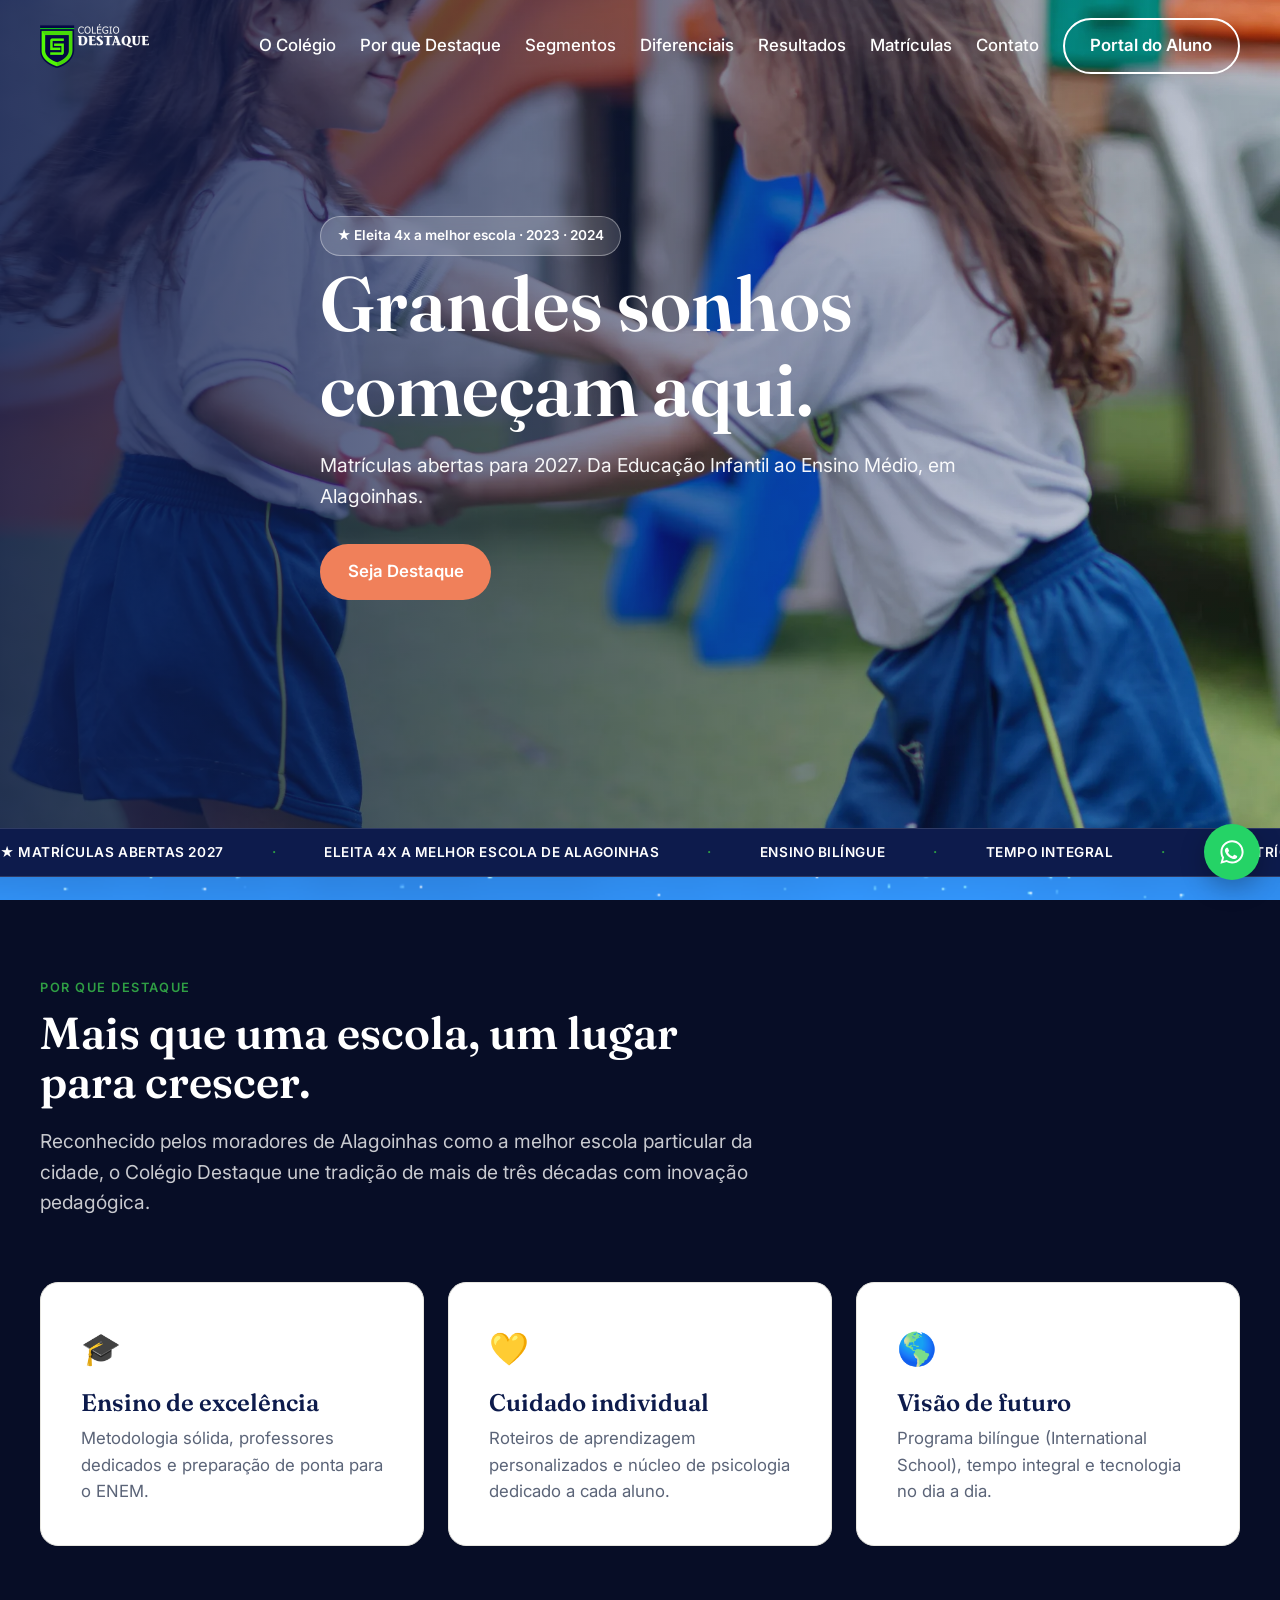
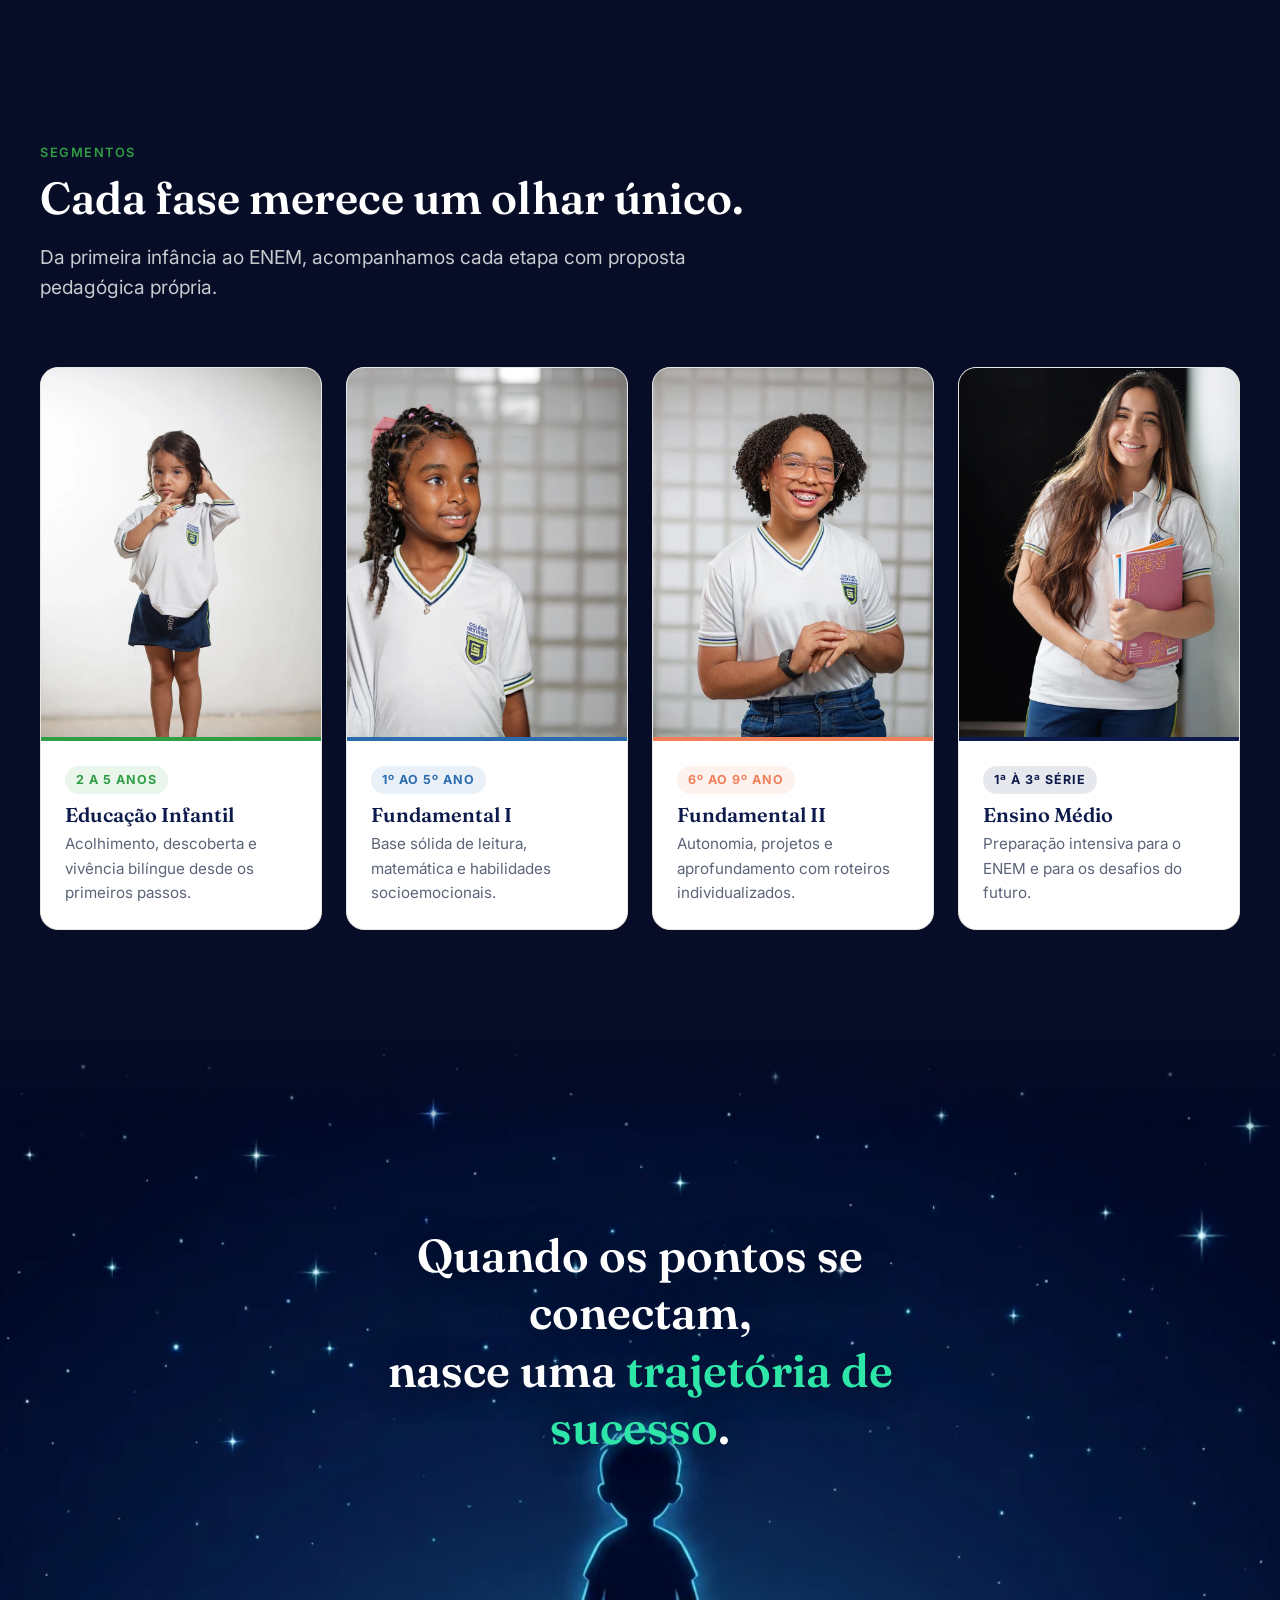
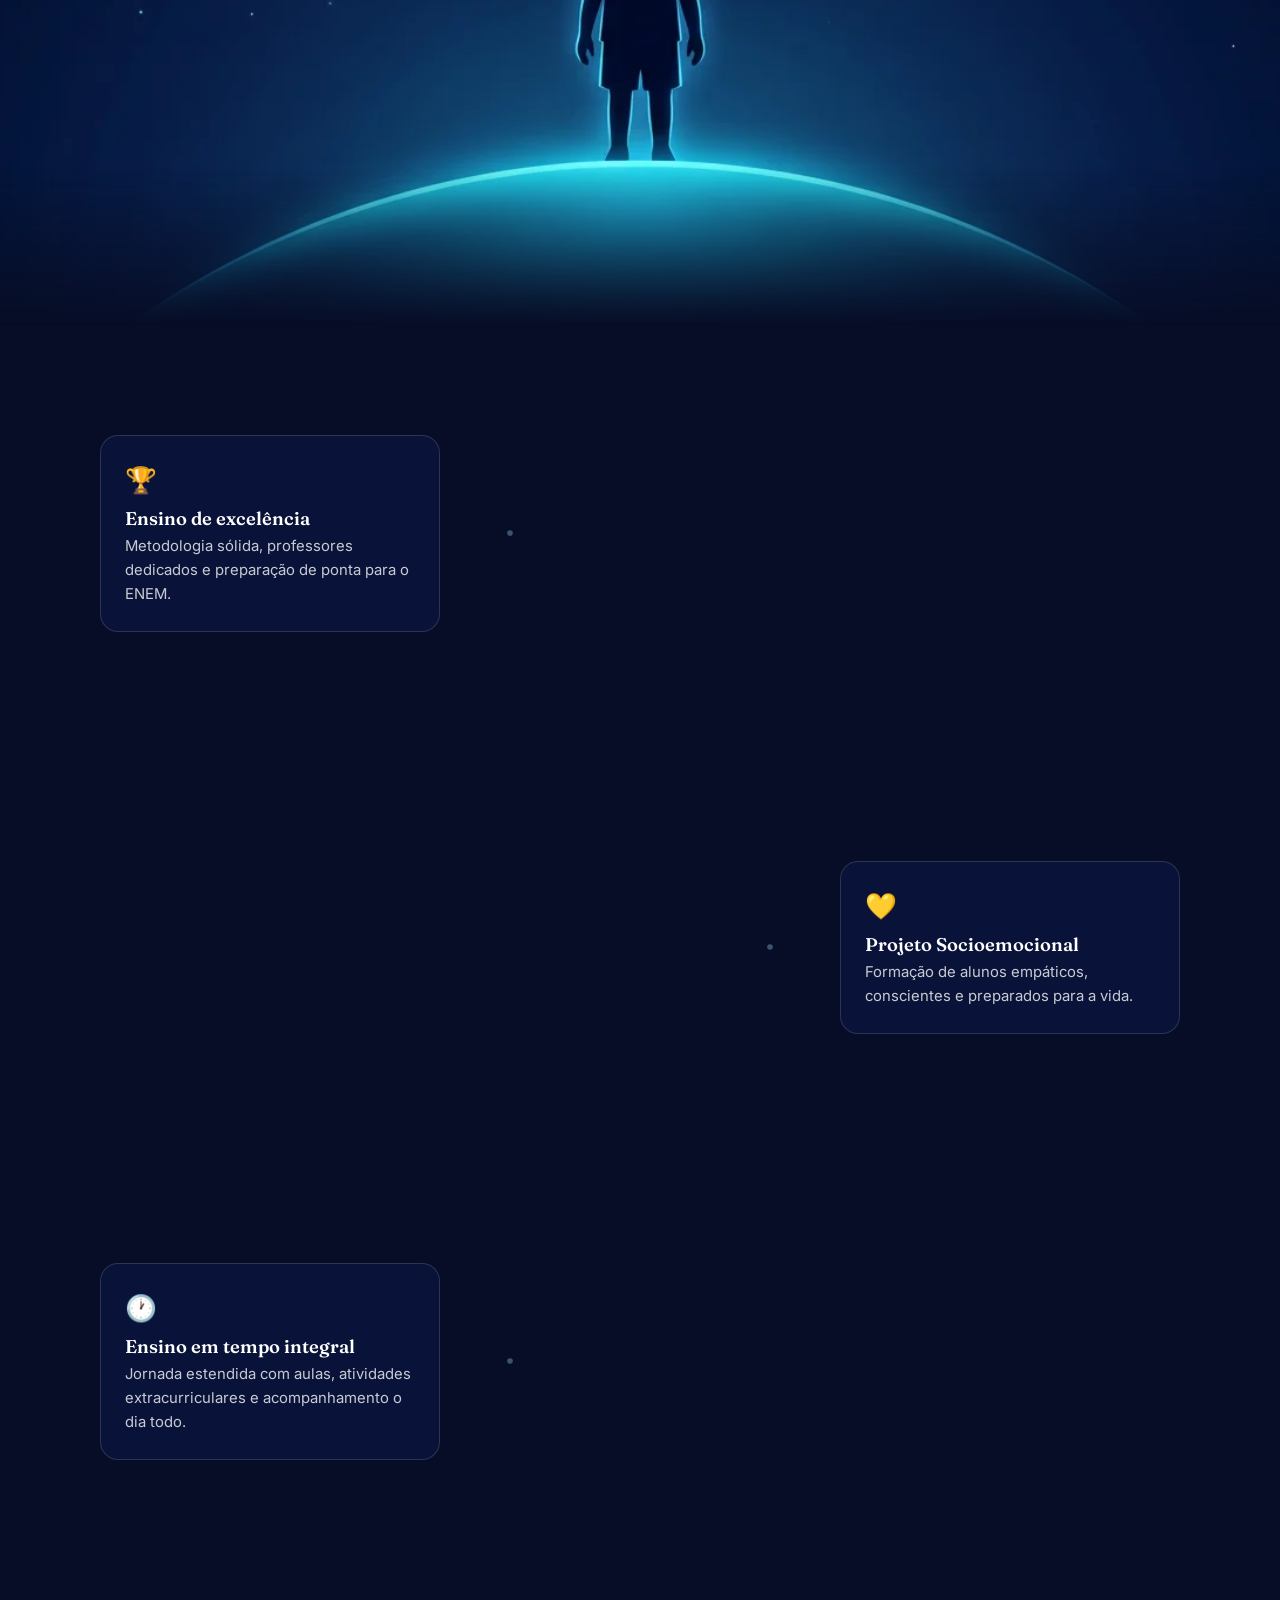
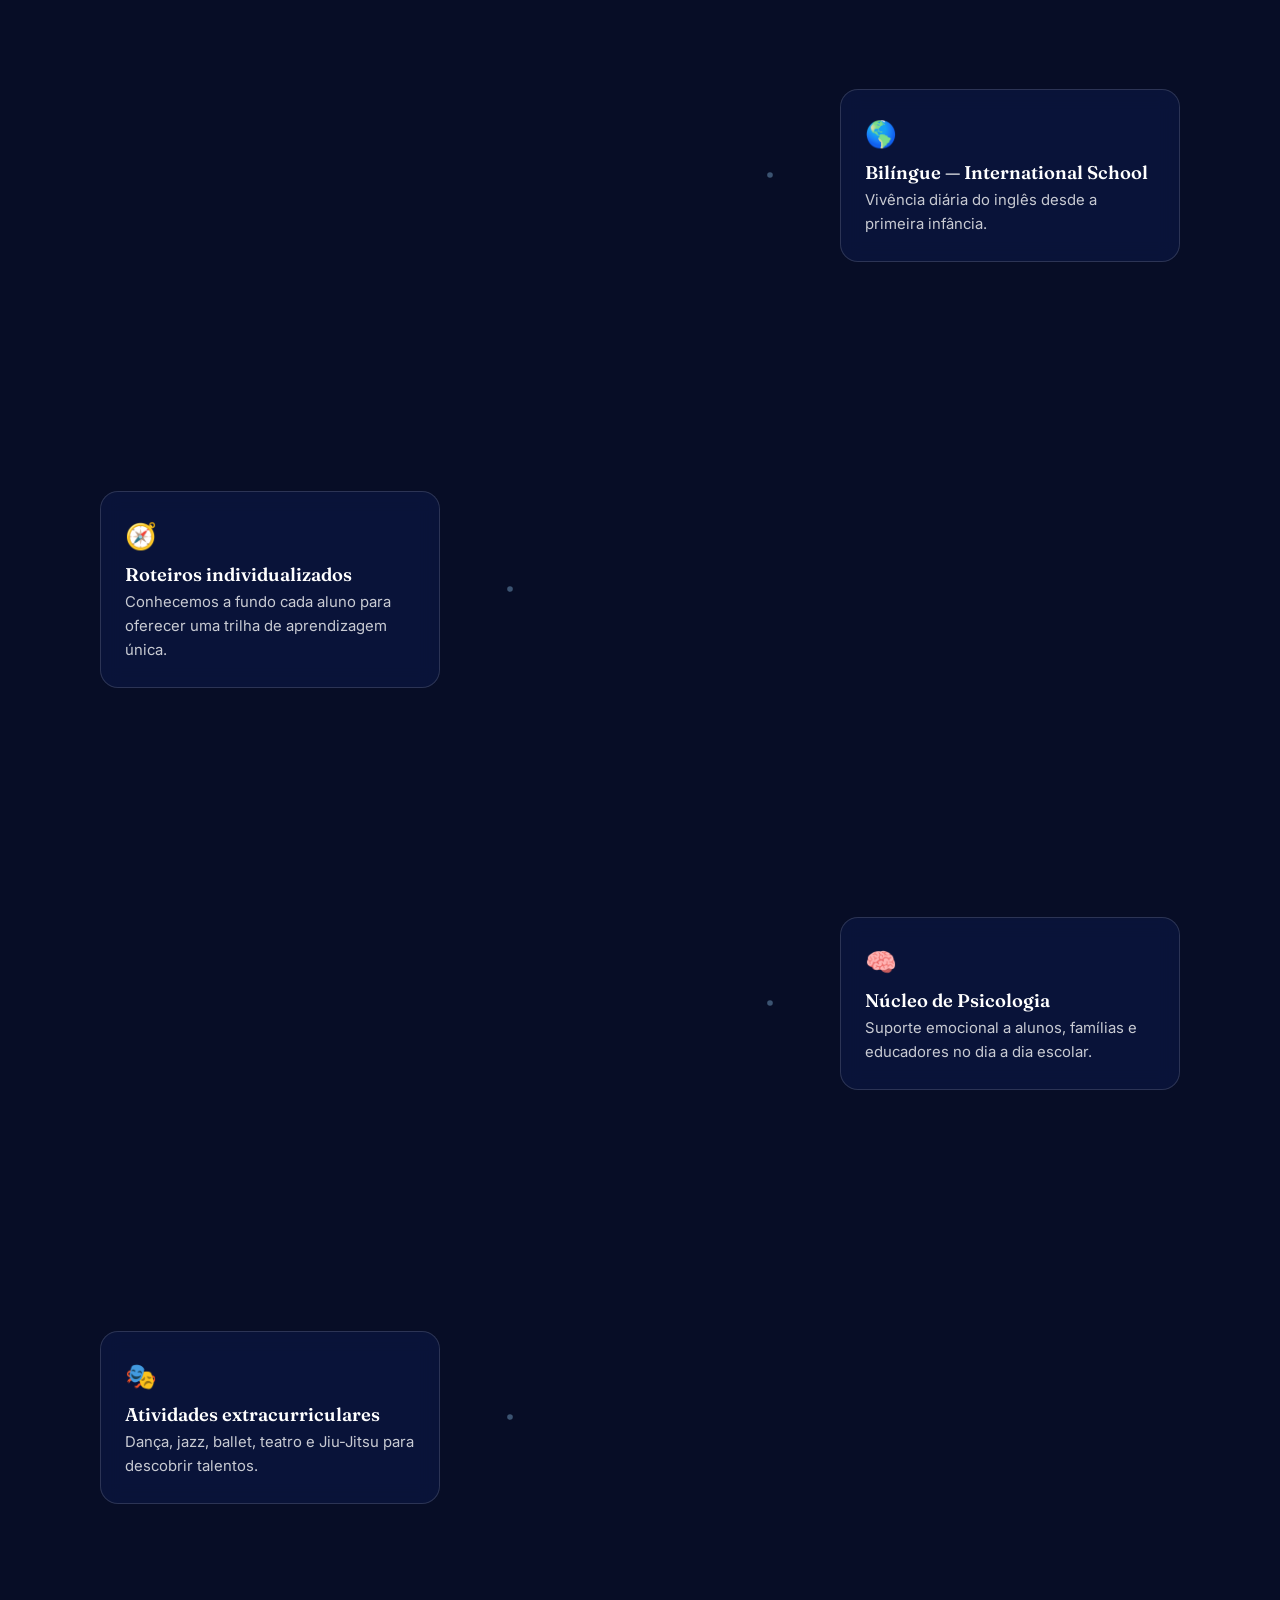
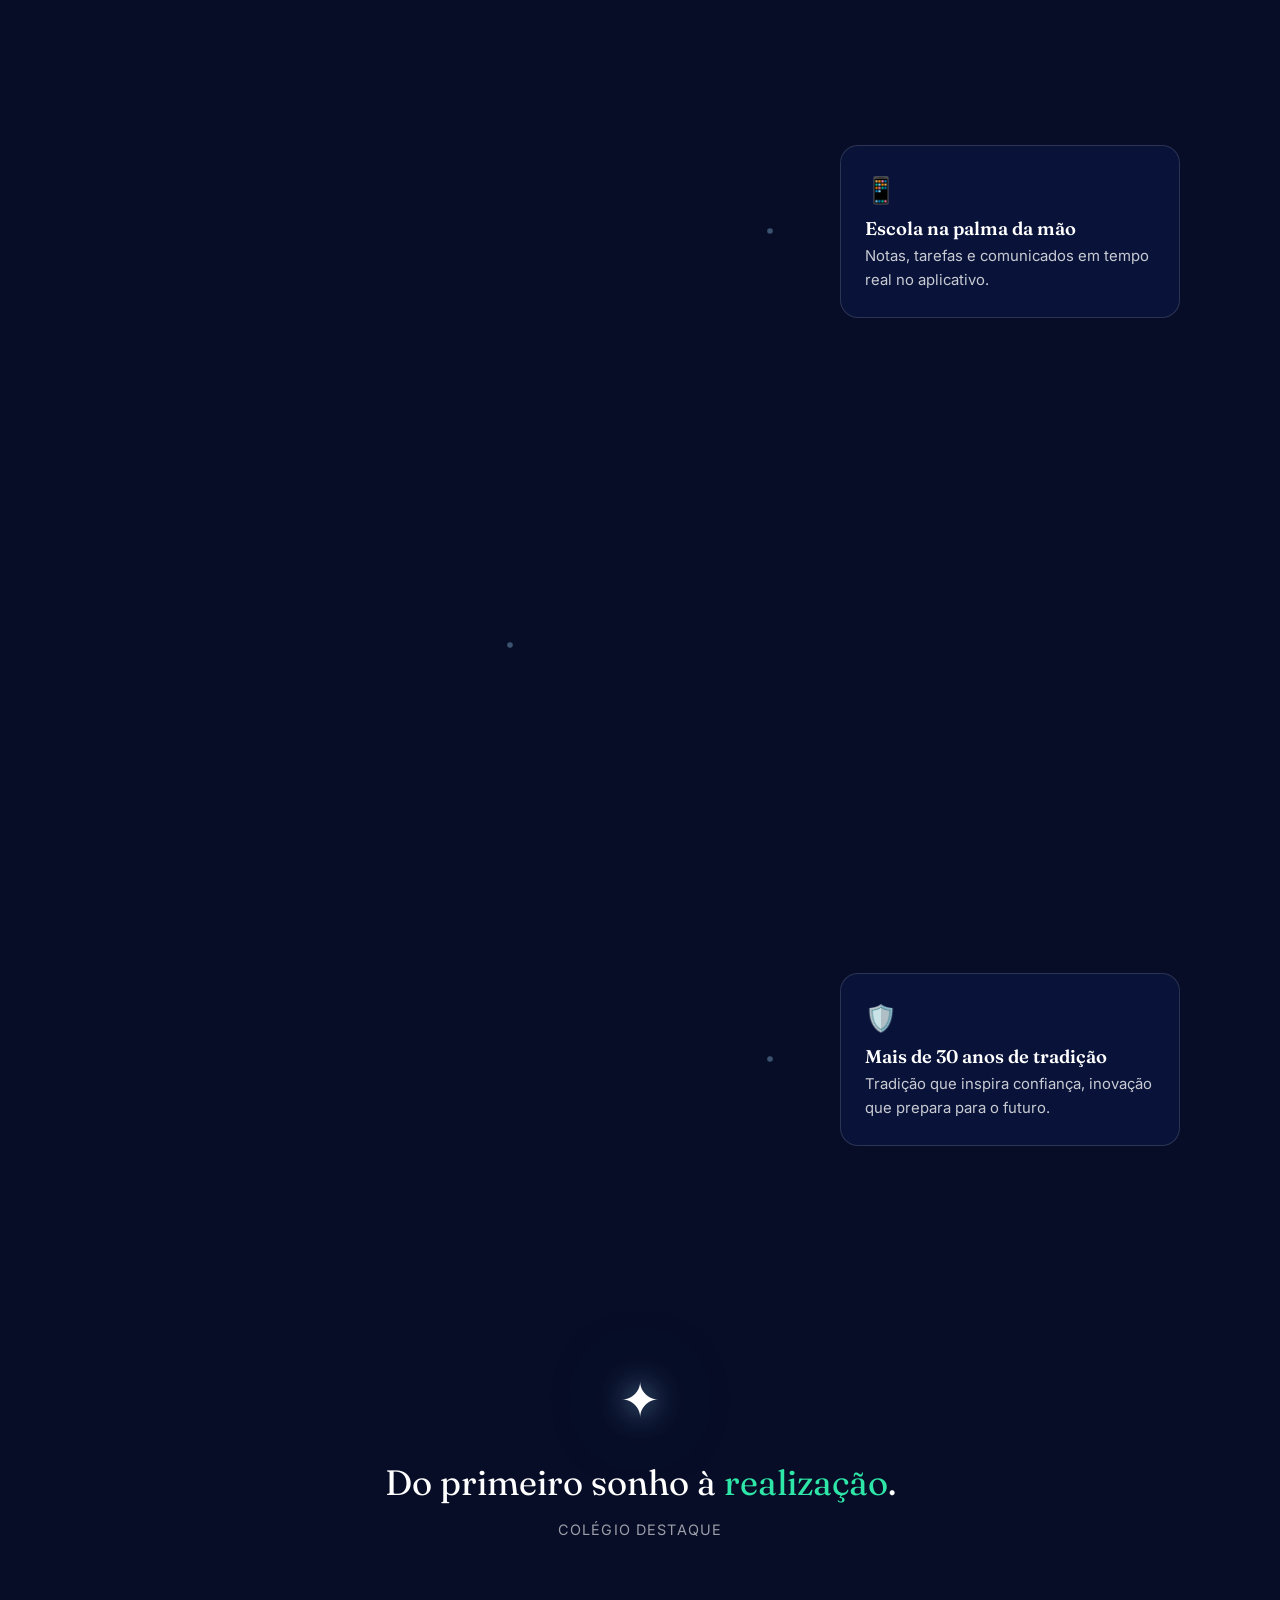
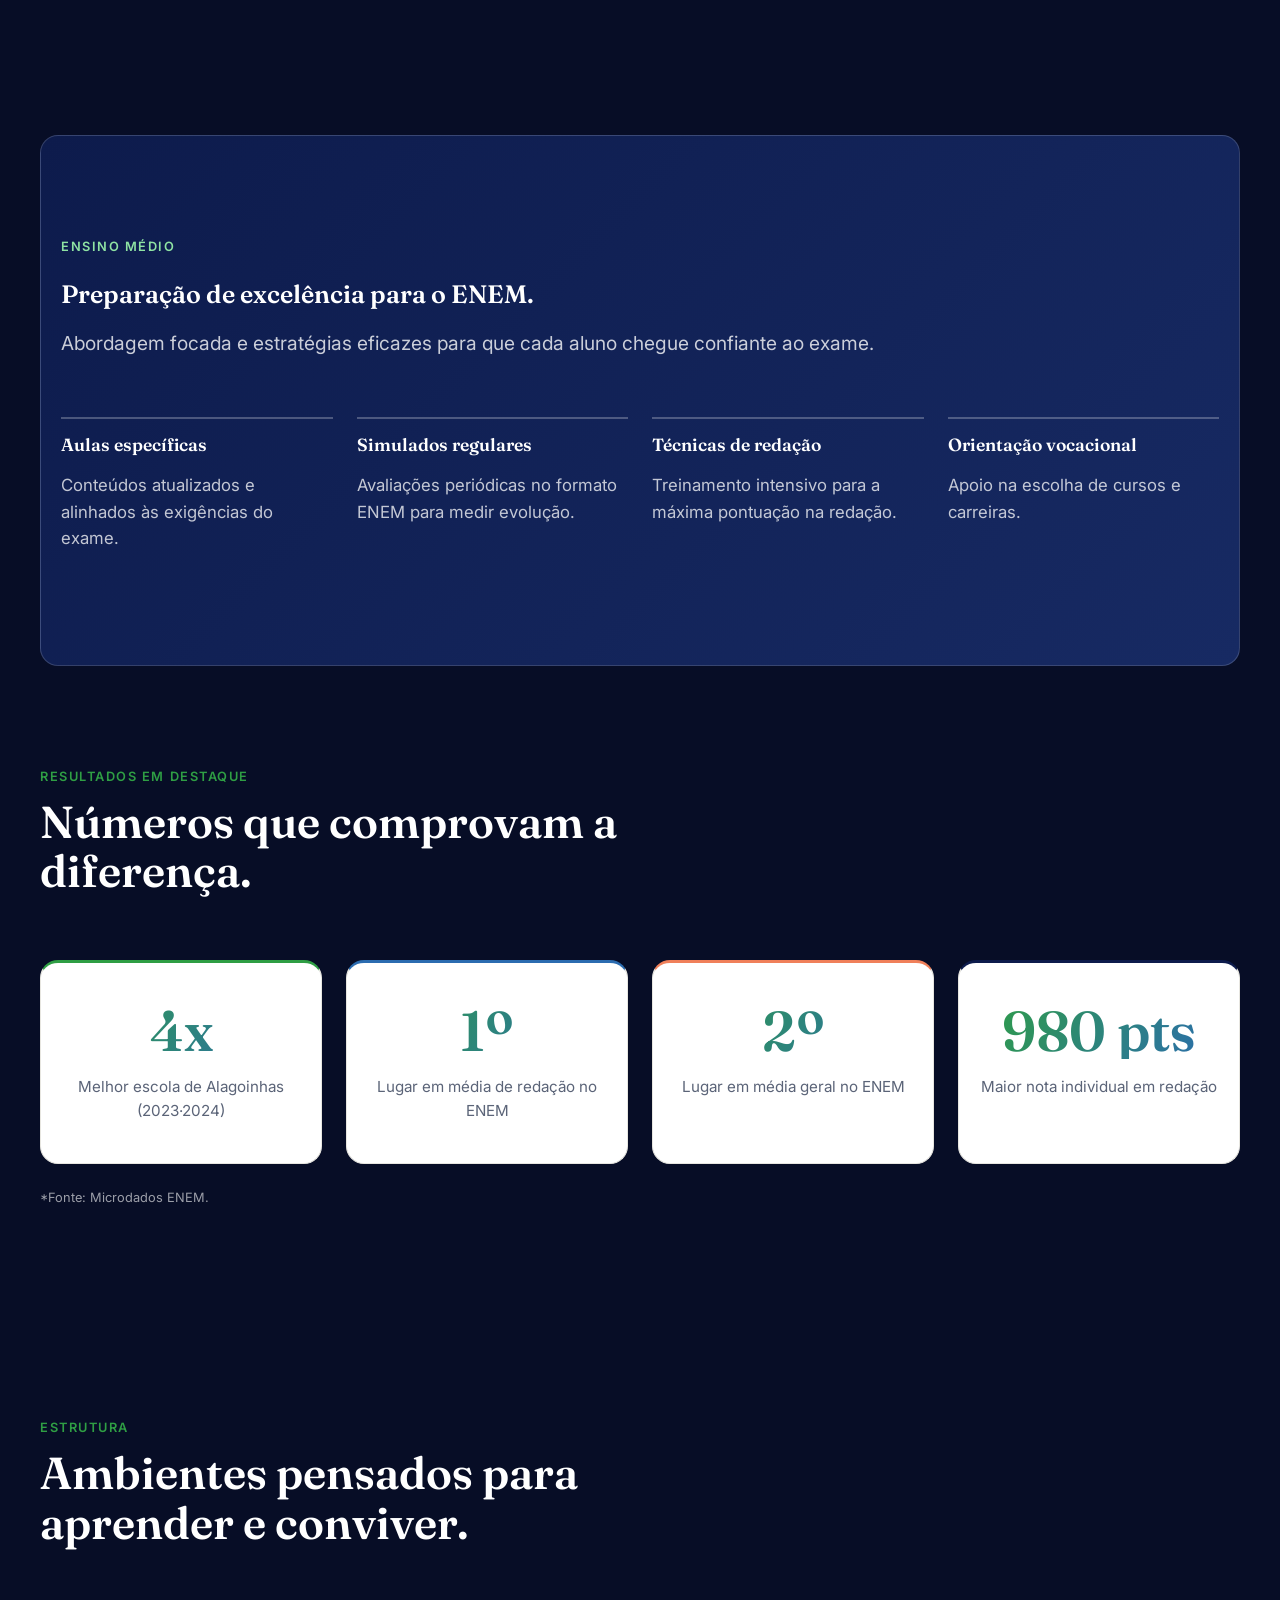
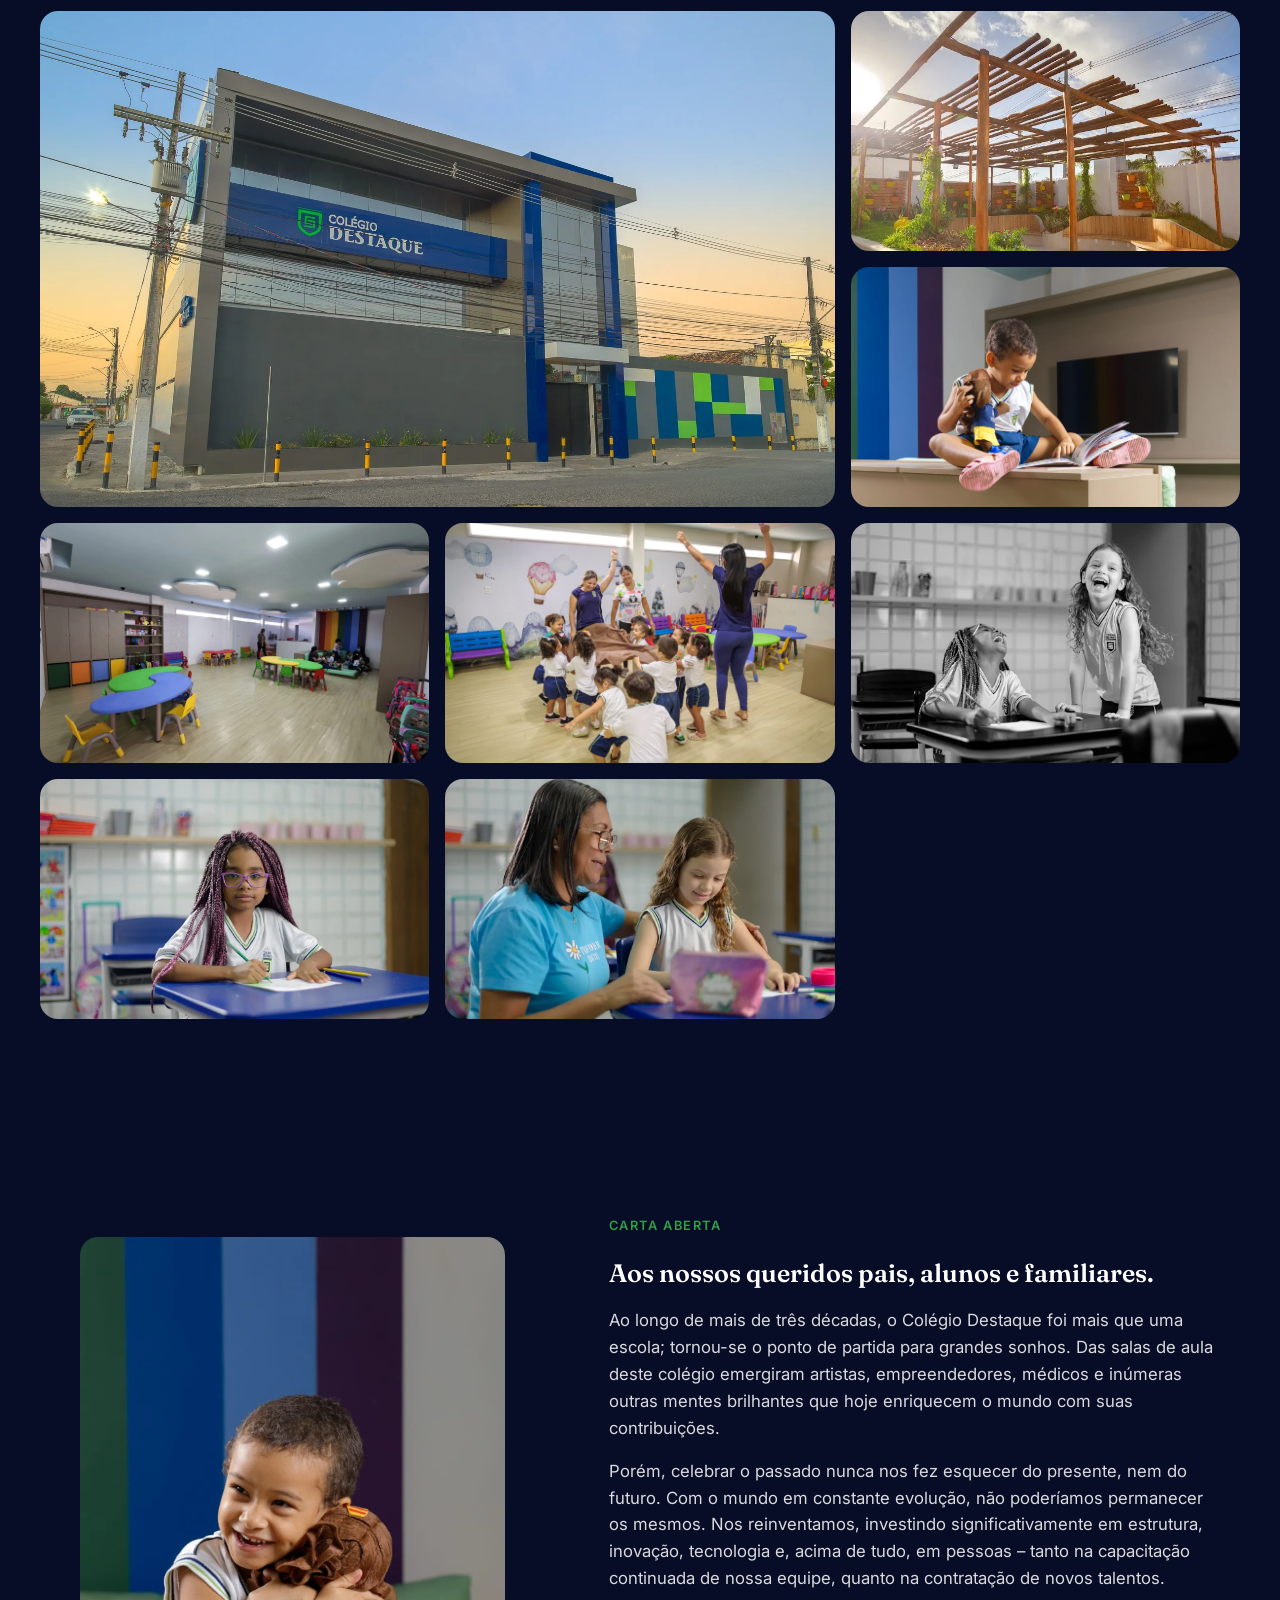
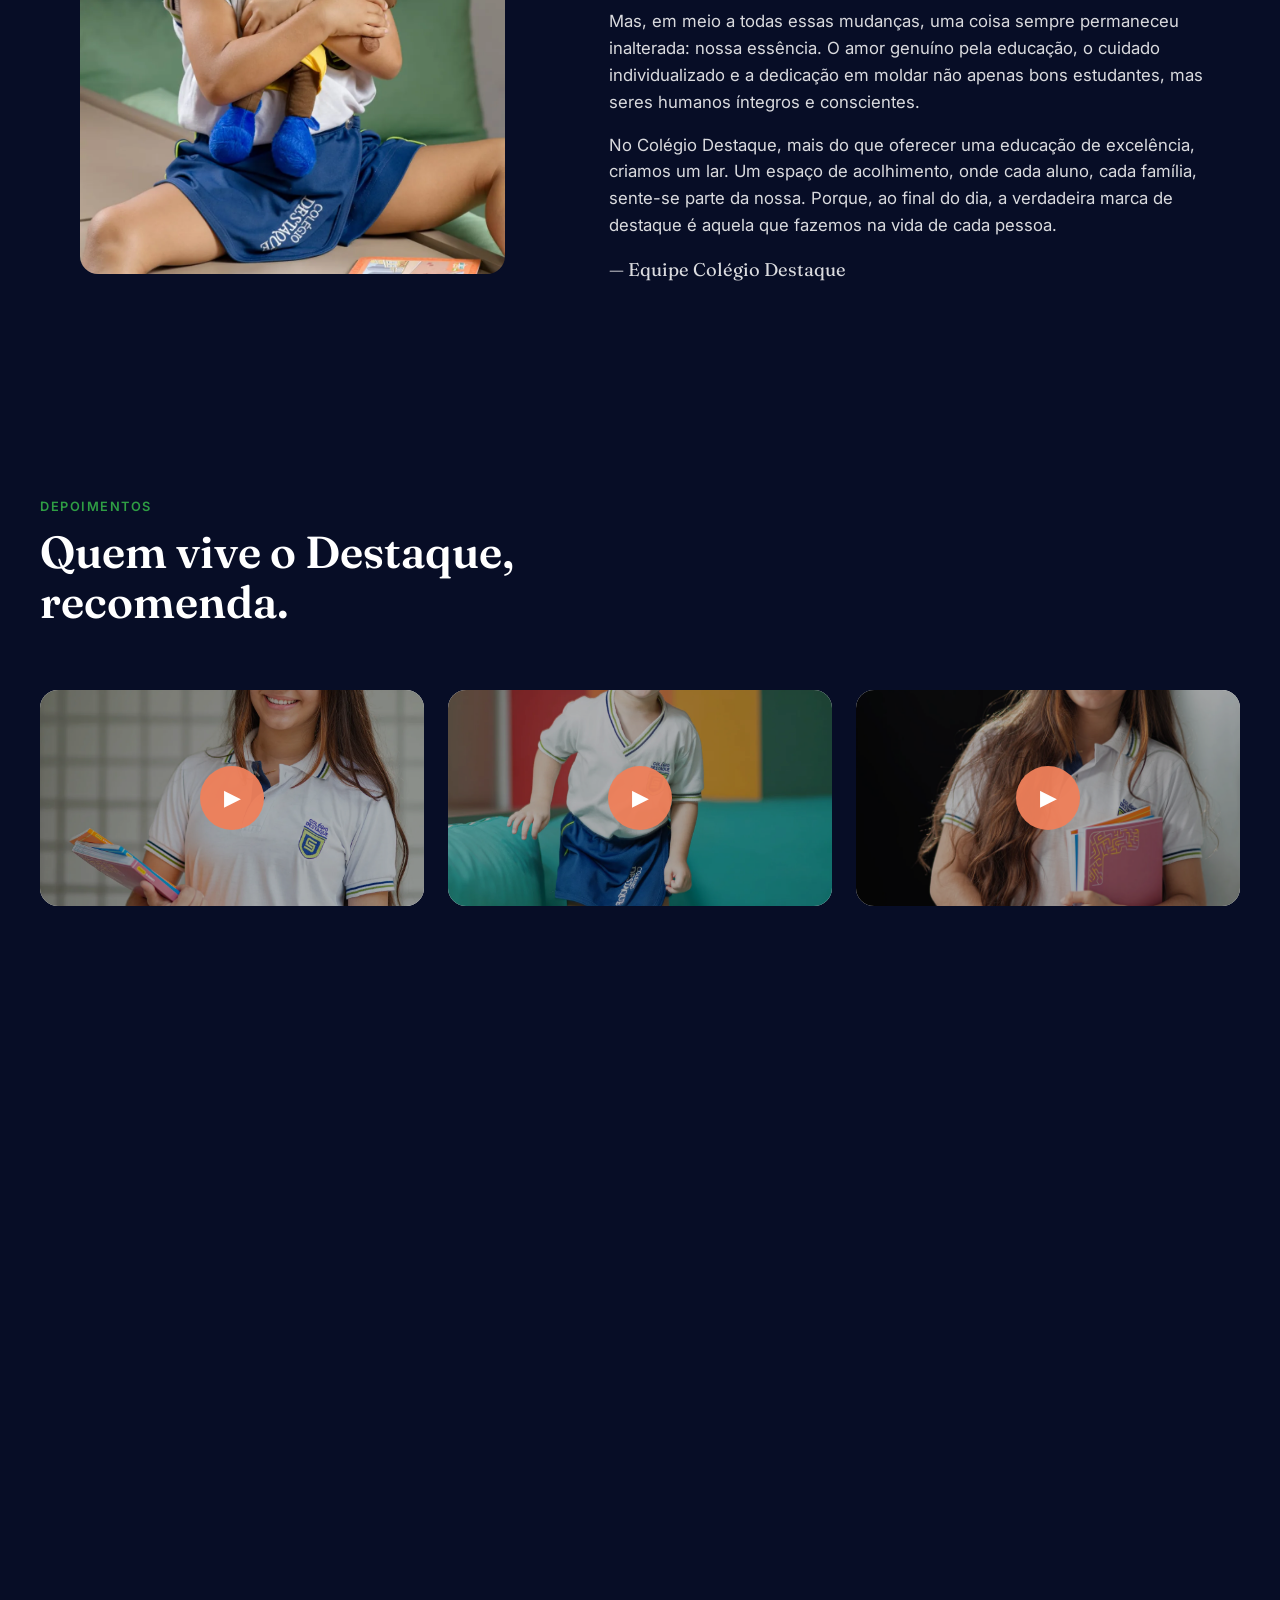
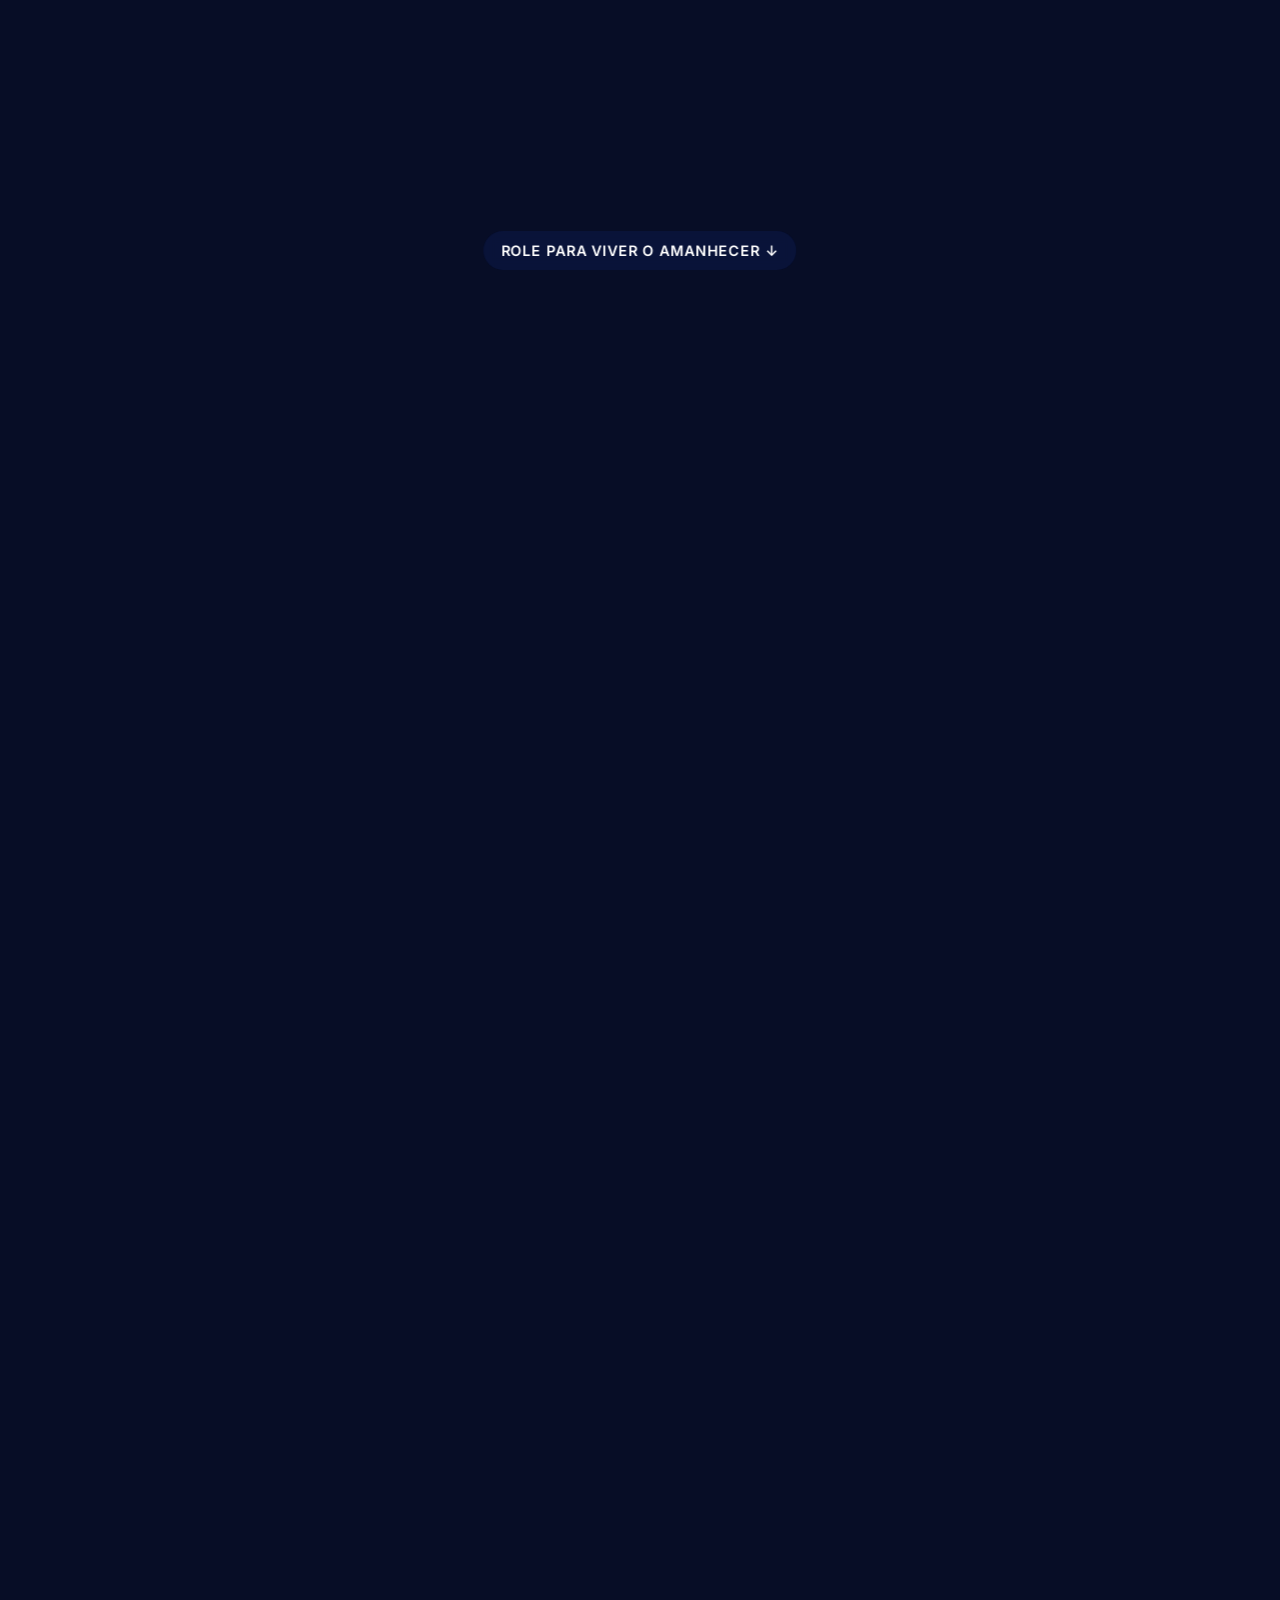
==== index.html @ 4a2536e5 "feat: constellation trajectory section replaces differentials grid (scroll-drawn path, sequential ca" ====
<!doctype html>
<html lang="pt-BR">
<head>
  <meta charset="utf-8" />
  <meta name="viewport" content="width=device-width, initial-scale=1" />
  <title>Colégio Destaque — Alagoinhas</title>
  <meta name="description" content="Colégio Destaque: eleita 4x a melhor escola de Alagoinhas. Matrículas abertas." />
  <link rel="preconnect" href="https://fonts.googleapis.com">
  <link rel="preconnect" href="https://fonts.gstatic.com" crossorigin>
  <link href="https://fonts.googleapis.com/css2?family=Fraunces:opsz,wght@9..144,500;9..144,600&family=Inter:wght@400;500;600;700&display=swap" rel="stylesheet">
  <link rel="icon" type="image/svg+xml" href="data:image/svg+xml,%3Csvg xmlns='http://www.w3.org/2000/svg' viewBox='0 0 64 64'%3E%3Crect width='64' height='64' rx='16' fill='%230D1B4C'/%3E%3Ctext x='32' y='44' font-family='Georgia, serif' font-size='34' font-weight='700' fill='%232F9E44' text-anchor='middle'%3ED%3C/text%3E%3C/svg%3E">
  <link rel="stylesheet" href="css/styles.css" />
  <noscript><style>.reveal{opacity:1;transform:none}</style></noscript>
</head>
<body>
  <div class="progress" aria-hidden="true"></div>
  <header class="site-header" id="top">
    <div class="container header-inner">
      <a class="brand" href="#top">
        <img class="brand-light" src="assets/logos/destaque-branca.png" alt="Colégio Destaque" width="109" height="44">
        <img class="brand-dark" src="assets/logos/destaque-horizontal.png" alt="Colégio Destaque" width="171" height="44">
      </a>
      <nav class="main-nav" aria-label="Menu principal">
        <a href="#colegio">O Colégio</a>
        <a href="#porque">Por que Destaque</a>
        <a href="#segmentos">Segmentos</a>
        <a href="#diferenciais">Diferenciais</a>
        <a href="#resultados">Resultados</a>
        <a href="#form">Matrículas</a>
        <a href="#contatos">Contato</a>
      </nav>
      <a class="btn btn-outline" href="#" rel="noopener">Portal do Aluno</a>
      <button class="nav-toggle" aria-label="Abrir menu" aria-expanded="false">☰</button>
    </div>
  </header>
  <main id="app">
    <section class="hero" id="colegio">
      <div class="hero-bg" data-parallax>
        <img class="hero-bg-img" src="assets/fotos/hero-crianca.webp" alt="" aria-hidden="true"
             srcset="assets/fotos/hero-crianca.webp 2000w" sizes="100vw">
      </div>
      <div class="hero-overlay"></div>
      <div class="container hero-content reveal">
        <span class="hero-badge">★ Eleita 4x a melhor escola · 2023 · 2024</span>
        <h1>Grandes sonhos<br>começam aqui.</h1>
        <p>Matrículas abertas para 2027. Da Educação Infantil ao Ensino Médio, em Alagoinhas.</p>
        <a class="btn btn-primary" href="#form">Seja Destaque</a>
      </div>
    </section>
    <div class="marquee" aria-hidden="true">
      <div class="marquee-track">
        <span>★ Matrículas abertas 2027</span><span>Eleita 4x a melhor escola de Alagoinhas</span><span>Ensino bilíngue</span><span>Tempo integral</span><span>★ Matrículas abertas 2027</span><span>Eleita 4x a melhor escola de Alagoinhas</span><span>Ensino bilíngue</span><span>Tempo integral</span>
      </div>
    </div>
    <section class="section-why container" id="porque">
      <div class="section-head reveal">
        <span class="eyebrow">Por que Destaque</span>
        <h2>Mais que uma escola, um lugar para crescer.</h2>
        <p class="lead">Reconhecido pelos moradores de Alagoinhas como a melhor escola particular da cidade, o Colégio Destaque une tradição de mais de três décadas com inovação pedagógica.</p>
      </div>
      <div class="pillars">
        <article class="pillar reveal"><div class="pillar-ic">🎓</div><h3>Ensino de excelência</h3><p>Metodologia sólida, professores dedicados e preparação de ponta para o ENEM.</p></article>
        <article class="pillar reveal"><div class="pillar-ic">💛</div><h3>Cuidado individual</h3><p>Roteiros de aprendizagem personalizados e núcleo de psicologia dedicado a cada aluno.</p></article>
        <article class="pillar reveal"><div class="pillar-ic">🌎</div><h3>Visão de futuro</h3><p>Programa bilíngue (International School), tempo integral e tecnologia no dia a dia.</p></article>
      </div>
    </section>
    <section class="segmentos container" id="segmentos">
      <div class="section-head reveal">
        <span class="eyebrow">Segmentos</span>
        <h2>Cada fase merece um olhar único.</h2>
        <p class="lead">Da primeira infância ao ENEM, acompanhamos cada etapa com proposta pedagógica própria.</p>
      </div>
      <div class="seg-grid">
        <article class="seg-card reveal" style="--seg: var(--green)">
          <figure class="seg-photo"><img loading="lazy" src="assets/fotos/segmento-infantil.webp" alt="Aluna da Educação Infantil" width="900" height="1200"></figure>
          <div class="seg-body">
            <span class="seg-age">2 a 5 anos</span>
            <h3>Educação Infantil</h3>
            <p>Acolhimento, descoberta e vivência bilíngue desde os primeiros passos.</p>
          </div>
        </article>
        <article class="seg-card reveal" style="--seg: #2B6CB0">
          <figure class="seg-photo"><img loading="lazy" src="assets/fotos/segmento-fund1.webp" alt="Aluna do Ensino Fundamental I" width="900" height="1200"></figure>
          <div class="seg-body">
            <span class="seg-age">1º ao 5º ano</span>
            <h3>Fundamental I</h3>
            <p>Base sólida de leitura, matemática e habilidades socioemocionais.</p>
          </div>
        </article>
        <article class="seg-card reveal" style="--seg: var(--orange)">
          <figure class="seg-photo"><img loading="lazy" src="assets/fotos/segmento-fund2.webp" alt="Aluna do Ensino Fundamental II" width="900" height="1200"></figure>
          <div class="seg-body">
            <span class="seg-age">6º ao 9º ano</span>
            <h3>Fundamental II</h3>
            <p>Autonomia, projetos e aprofundamento com roteiros individualizados.</p>
          </div>
        </article>
        <article class="seg-card reveal" style="--seg: var(--navy)">
          <figure class="seg-photo"><img loading="lazy" src="assets/fotos/segmento-medio.webp" alt="Aluna do Ensino Médio" width="900" height="1200"></figure>
          <div class="seg-body">
            <span class="seg-age">1ª à 3ª série</span>
            <h3>Ensino Médio</h3>
            <p>Preparação intensiva para o ENEM e para os desafios do futuro.</p>
          </div>
        </article>
      </div>
    </section>
    <section class="trajetoria" id="diferenciais">
      <div class="traj-intro">
        <img class="traj-child" src="assets/fotos/trajetoria-crianca.webp" alt="" aria-hidden="true">
        <h2 class="traj-title reveal">Quando os pontos se conectam,<br>nasce uma <em>trajetória de sucesso</em>.</h2>
      </div>
      <div class="traj-wrap">
        <svg class="traj-svg" aria-hidden="true">
          <defs>
            <linearGradient id="trajGrad" x1="0" y1="0" x2="0" y2="1">
              <stop offset="0" stop-color="#2EE6A8"/>
              <stop offset=".5" stop-color="#4FA3FF"/>
              <stop offset="1" stop-color="#9B7BFF"/>
            </linearGradient>
          </defs>
          <path class="traj-line traj-line-glow" fill="none"/>
          <path class="traj-line traj-line-core" fill="none"/>
        </svg>
        <ol class="traj-list">
          <!-- 10 itens; sides alternando -->
          <li class="traj-item" data-side="left"><span class="traj-node"></span>
            <article class="traj-card"><span class="traj-ic">🏆</span><h3>Ensino de excelência</h3><p>Metodologia sólida, professores dedicados e preparação de ponta para o ENEM.</p></article></li>
          <li class="traj-item" data-side="right"><span class="traj-node"></span>
            <article class="traj-card"><span class="traj-ic">💛</span><h3>Projeto Socioemocional</h3><p>Formação de alunos empáticos, conscientes e preparados para a vida.</p></article></li>
          <li class="traj-item" data-side="left"><span class="traj-node"></span>
            <article class="traj-card"><span class="traj-ic">🕐</span><h3>Ensino em tempo integral</h3><p>Jornada estendida com aulas, atividades extracurriculares e acompanhamento o dia todo.</p></article></li>
          <li class="traj-item" data-side="right"><span class="traj-node"></span>
            <article class="traj-card"><span class="traj-ic">🌎</span><h3>Bilíngue — International School</h3><p>Vivência diária do inglês desde a primeira infância.</p></article></li>
          <li class="traj-item" data-side="left"><span class="traj-node"></span>
            <article class="traj-card"><span class="traj-ic">🧭</span><h3>Roteiros individualizados</h3><p>Conhecemos a fundo cada aluno para oferecer uma trilha de aprendizagem única.</p></article></li>
          <li class="traj-item" data-side="right"><span class="traj-node"></span>
            <article class="traj-card"><span class="traj-ic">🧠</span><h3>Núcleo de Psicologia</h3><p>Suporte emocional a alunos, famílias e educadores no dia a dia escolar.</p></article></li>
          <li class="traj-item" data-side="left"><span class="traj-node"></span>
            <article class="traj-card"><span class="traj-ic">🎭</span><h3>Atividades extracurriculares</h3><p>Dança, jazz, ballet, teatro e Jiu-Jitsu para descobrir talentos.</p></article></li>
          <li class="traj-item" data-side="right"><span class="traj-node"></span>
            <article class="traj-card"><span class="traj-ic">📱</span><h3>Escola na palma da mão</h3><p>Notas, tarefas e comunicados em tempo real no aplicativo.</p></article></li>
          <li class="traj-item" data-side="left"><span class="traj-node"></span>
            <article class="traj-card"><span class="traj-ic">📊</span><h3>Gestão orientada por dados</h3><p>Tecnologia e análises para acompanhar o progresso de cada aluno.</p></article></li>
          <li class="traj-item" data-side="right"><span class="traj-node"></span>
            <article class="traj-card"><span class="traj-ic">🛡️</span><h3>Mais de 30 anos de tradição</h3><p>Tradição que inspira confiança, inovação que prepara para o futuro.</p></article></li>
        </ol>
      </div>
      <div class="traj-outro">
        <span class="traj-star" aria-hidden="true">✦</span>
        <p class="traj-final">Do primeiro sonho à <em>realização</em>.</p>
        <span class="traj-brand">Colégio Destaque</span>
      </div>
    </section>
    <section class="enem">
      <div class="container reveal">
        <span class="eyebrow" style="color:#8fe3a3">Ensino Médio</span>
        <h2>Preparação de excelência para o ENEM.</h2>
        <p class="lead lead-light">Abordagem focada e estratégias eficazes para que cada aluno chegue confiante ao exame.</p>
        <div class="enem-grid">
          <div class="enem-item"><h3>Aulas específicas</h3><p>Conteúdos atualizados e alinhados às exigências do exame.</p></div>
          <div class="enem-item"><h3>Simulados regulares</h3><p>Avaliações periódicas no formato ENEM para medir evolução.</p></div>
          <div class="enem-item"><h3>Técnicas de redação</h3><p>Treinamento intensivo para a máxima pontuação na redação.</p></div>
          <div class="enem-item"><h3>Orientação vocacional</h3><p>Apoio na escolha de cursos e carreiras.</p></div>
        </div>
      </div>
    </section>
    <section class="results" id="resultados">
      <div class="container">
        <div class="section-head reveal"><span class="eyebrow">Resultados em Destaque</span>
          <h2>Números que comprovam a diferença.</h2></div>
        <div class="stats">
          <div class="stat reveal"><span class="stat-num" data-count="4" data-suffix="x">0</span><span class="stat-label">Melhor escola de Alagoinhas (2023·2024)</span></div>
          <div class="stat reveal"><span class="stat-num" data-count="1" data-suffix="º">0</span><span class="stat-label">Lugar em média de redação no ENEM</span></div>
          <div class="stat reveal"><span class="stat-num" data-count="2" data-suffix="º">0</span><span class="stat-label">Lugar em média geral no ENEM</span></div>
          <div class="stat reveal"><span class="stat-num" data-count="980" data-suffix=" pts">0</span><span class="stat-label">Maior nota individual em redação</span></div>
        </div>
        <p class="results-src">*Fonte: Microdados ENEM.</p>
      </div>
    </section>
    <section class="ambientes container">
      <div class="section-head reveal"><span class="eyebrow">Estrutura</span>
        <h2>Ambientes pensados para aprender e conviver.</h2></div>
      <div class="gallery">
        <figure class="g-item g-wide reveal"><img loading="lazy" src="assets/fotos/fachada.webp" alt="Fachada do Colégio Destaque"></figure>
        <figure class="g-item reveal"><img loading="lazy" src="assets/fotos/ambiente-jardim.webp" alt="Área externa e jardim"></figure>
        <figure class="g-item reveal"><img loading="lazy" src="assets/fotos/ambiente-leitura.webp" alt="Espaço de leitura"></figure>
        <figure class="g-item reveal"><img loading="lazy" src="assets/fotos/sala-globo.webp" alt="Sala de aula"></figure>
        <figure class="g-item reveal"><img loading="lazy" src="assets/fotos/ambiente-atividade.webp" alt="Atividades práticas"></figure>
        <figure class="g-item reveal"><img loading="lazy" src="assets/fotos/convivencia-riso.webp" alt="Alegria na convivência"></figure>
        <figure class="g-item reveal"><img loading="lazy" src="assets/fotos/sala-carteira.webp" alt="Atividade em sala"></figure>
        <figure class="g-item reveal"><img loading="lazy" src="assets/fotos/professora-aluna.webp" alt="Acompanhamento individual"></figure>
      </div>
    </section>
    <section class="letter">
      <div class="container letter-grid">
        <figure class="letter-photo reveal"><img loading="lazy" src="assets/fotos/carta-crianca.webp" alt="Aluno do Colégio Destaque"></figure>
        <div class="letter-body reveal">
          <span class="eyebrow">Carta aberta</span>
          <h2>Aos nossos queridos pais, alunos e familiares.</h2>
          <p>Ao longo de mais de três décadas, o Colégio Destaque foi mais que uma escola; tornou-se o ponto de partida para grandes sonhos. Das salas de aula deste colégio emergiram artistas, empreendedores, médicos e inúmeras outras mentes brilhantes que hoje enriquecem o mundo com suas contribuições.</p>
          <p>Porém, celebrar o passado nunca nos fez esquecer do presente, nem do futuro. Com o mundo em constante evolução, não poderíamos permanecer os mesmos. Nos reinventamos, investindo significativamente em estrutura, inovação, tecnologia e, acima de tudo, em pessoas – tanto na capacitação continuada de nossa equipe, quanto na contratação de novos talentos.</p>
          <p>Mas, em meio a todas essas mudanças, uma coisa sempre permaneceu inalterada: nossa essência. O amor genuíno pela educação, o cuidado individualizado e a dedicação em moldar não apenas bons estudantes, mas seres humanos íntegros e conscientes.</p>
          <p>No Colégio Destaque, mais do que oferecer uma educação de excelência, criamos um lar. Um espaço de acolhimento, onde cada aluno, cada família, sente-se parte da nossa. Porque, ao final do dia, a verdadeira marca de destaque é aquela que fazemos na vida de cada pessoa.</p>
          <p class="signature">— Equipe Colégio Destaque</p>
        </div>
      </div>
    </section>
    <section class="testimonials container">
      <div class="section-head reveal"><span class="eyebrow">Depoimentos</span>
        <h2>Quem vive o Destaque, recomenda.</h2></div>
      <div class="video-grid">
        <button class="video-card reveal" data-video="VIDEO_PLACEHOLDER" aria-label="Assistir depoimento">
          <img loading="lazy" src="assets/fotos/retrato-1.webp" alt=""><span class="play">▶</span>
        </button>
        <button class="video-card reveal" data-video="VIDEO_PLACEHOLDER" aria-label="Assistir depoimento">
          <img loading="lazy" src="assets/fotos/retrato-2.webp" alt=""><span class="play">▶</span>
        </button>
        <button class="video-card reveal" data-video="VIDEO_PLACEHOLDER" aria-label="Assistir depoimento">
          <img loading="lazy" src="assets/fotos/retrato-baloes.webp" alt=""><span class="play">▶</span>
        </button>
      </div>
    </section>
    <section class="enroll scrub-section" id="form">
      <div class="scrub-sticky">
        <canvas class="scrub-canvas" aria-hidden="true"></canvas>
        <img class="scrub-poster" src="assets/frames/matricula/frame_0160.jpg"
             alt="Fachada do Colégio Destaque ao amanhecer" loading="lazy">
        <div class="scrub-caption">
          <span>O ponto de partida</span>
          <strong>para grandes sonhos<em>.</em></strong>
        </div>
        <div class="scrub-hint" aria-hidden="true">Role para viver o amanhecer ↓</div>
        <div class="scrub-form">
          <form id="enroll-form">
            <span class="eyebrow">Matrícula 2027</span>
            <h2 class="scrub-form-title">Agende uma visita</h2>
            <label>Seu nome<input name="nome" required autocomplete="name"></label>
            <label>Seu telefone<input name="telefone" required inputmode="tel" autocomplete="tel"></label>
            <button class="btn btn-primary" type="submit">Enviar</button>
          </form>
        </div>
      </div>
    </section>
  </main>
  <footer class="site-footer" id="contatos">
    <div class="container footer-grid">
      <div><img src="assets/logos/destaque-branca.png" alt="Colégio Destaque" width="164" height="66"><p>Av. Severino Vieira, 295 — Centro, Alagoinhas/BA · CEP 48030-705</p></div>
      <div><h3>Horário</h3><p>Seg–Sex: 07h às 18h<br>Sábado: 07h às 13h</p></div>
      <div class="footer-map"><iframe title="Mapa" loading="lazy" src="https://www.google.com/maps?q=Avenida%20Severino%20Vieira%20295%20Alagoinhas%20BA&output=embed"></iframe></div>
    </div>
    <div class="container footer-bottom"><span>© 2026 Colégio Destaque. Todos os direitos reservados.</span><a href="#top">Voltar ao topo ↑</a></div>
  </footer>
  <a class="wa-float" href="https://wa.me/5575000000000" target="_blank" rel="noopener" aria-label="WhatsApp">
    <svg viewBox="0 0 24 24" width="28" height="28" fill="#fff"><path d="M12.04 2C6.58 2 2.13 6.45 2.13 11.91c0 1.75.46 3.45 1.32 4.95L2.05 22l5.25-1.38a9.9 9.9 0 0 0 4.74 1.21h.005c5.46 0 9.9-4.45 9.9-9.91 0-2.65-1.03-5.14-2.9-7.01A9.87 9.87 0 0 0 12.04 2zm0 1.67c2.2 0 4.27.86 5.82 2.42a8.2 8.2 0 0 1 2.42 5.82c0 4.54-3.7 8.24-8.25 8.24a8.2 8.2 0 0 1-4.19-1.15l-.3-.18-3.12.82.83-3.04-.2-.31a8.18 8.18 0 0 1-1.26-4.38c0-4.55 3.7-8.24 8.25-8.24zm-4.55 4.7c-.17 0-.45.06-.68.32-.23.25-.9.87-.9 2.13 0 1.25.92 2.46 1.05 2.63.13.17 1.8 2.88 4.45 3.92.62.27 1.1.43 1.48.55.62.2 1.19.17 1.63.1.5-.07 1.53-.62 1.75-1.22.22-.6.22-1.11.15-1.22-.07-.1-.24-.17-.5-.3-.26-.13-1.53-.75-1.77-.84-.24-.09-.41-.13-.59.13-.17.26-.67.84-.82 1.02-.15.17-.3.19-.56.06-.26-.13-1.09-.4-2.07-1.28-.77-.68-1.28-1.53-1.44-1.79-.15-.26-.02-.4.11-.53.12-.12.26-.3.39-.45.13-.15.17-.26.26-.43.09-.17.04-.32-.02-.45-.06-.13-.59-1.44-.82-1.97-.21-.51-.43-.44-.59-.45-.15-.01-.32-.01-.49-.01z"/></svg>
  </a>
  <script src="assets/vendor/lenis.min.js"></script>
  <script type="module" src="js/main.js"></script>
</body>
</html>
---- css/styles.css ----
:root {
  --bg: #FBFBF9;
  --navy: #0D1B4C;
  --green: #2F9E44;
  --orange: #F0805A;
  --ink: #16203a;
  --muted: #5b6478;
  --line: #e7e6e0;
  --maxw: 1200px;
  --radius: 18px;
  --s-1: .5rem; --s-2: 1rem; --s-3: 1.5rem; --s-4: 2.5rem; --s-5: 4rem; --s-6: 6rem;
  --display: clamp(2.5rem, 6vw, 5rem);
  --h2: clamp(1.8rem, 3.5vw, 2.8rem);
  --h3: clamp(1.2rem, 2vw, 1.5rem);
  --font-body: 'Inter', system-ui, sans-serif;
  --font-display: 'Fraunces', Georgia, serif;
}
* { box-sizing: border-box; }
body {
  margin: 0; background: var(--bg); color: var(--ink);
  font-family: var(--font-body); font-size: 1.05rem; line-height: 1.6;
  -webkit-font-smoothing: antialiased; padding-top: 84px;
  background-image: radial-gradient(700px 500px at 88% 8%, rgba(47,158,68,.06), transparent 70%), radial-gradient(800px 600px at 5% 55%, rgba(43,108,176,.05), transparent 70%);
  background-repeat: no-repeat;
}
h1,h2,h3 { font-family: var(--font-display); color: var(--navy); line-height: 1.1; font-weight: 600; }
img { max-width: 100%; display: block; }
a { color: inherit; }
.container { width: min(100% - 2.5rem, var(--maxw)); margin-inline: auto; }
.eyebrow { font-family: var(--font-body); font-weight: 600; letter-spacing: .12em;
  text-transform: uppercase; font-size: .8rem; color: var(--green); }
section { padding-block: var(--s-6); }
.reveal { opacity: 0; transform: translateY(24px); transition: opacity .7s ease, transform .7s ease; }
.reveal.is-visible { opacity: 1; transform: none; }
@media (prefers-reduced-motion: reduce) {
  .reveal { opacity: 1; transform: none; transition: none; }
}
.progress { position: fixed; top: 0; left: 0; height: 3px; width: 0;
  background: linear-gradient(90deg, var(--green), var(--orange)); z-index: 60; }
.marquee { overflow: hidden; background: var(--navy); }
.marquee-track { display: flex; gap: 3rem; width: max-content; padding-block: .8rem;
  animation: marquee 28s linear infinite; }
.marquee-track span { white-space: nowrap; color: #fff; font-weight: 600; letter-spacing: .04em;
  text-transform: uppercase; font-size: .85rem; }
.marquee-track span::after { content: '·'; margin-left: 3rem; color: var(--green); }
.marquee-track span:last-child::after { content: none; }
@keyframes marquee { to { transform: translateX(-50%); } }
.site-header { position: fixed; inset: 0 0 auto 0; z-index: 50;
  transition: background .3s ease, box-shadow .3s ease, padding .3s ease; padding-block: 1.1rem; }
.site-header.condensed { background: rgba(251,251,249,.85); backdrop-filter: blur(10px);
  box-shadow: 0 1px 0 var(--line); padding-block: .55rem; }
.header-inner { display: flex; align-items: center; gap: var(--s-3); }
.main-nav { margin-left: auto; display: flex; gap: var(--s-3); font-weight: 500; }
.main-nav a { text-decoration: none; color: var(--navy); position: relative; padding: .25rem 0; }
.main-nav a::after { content: ''; position: absolute; left: 0; bottom: -2px; width: 0; height: 2px;
  background: var(--green); transition: width .25s ease; }
.main-nav a:hover::after { width: 100%; }
.btn { display: inline-flex; align-items: center; justify-content: center; gap: .5rem;
  border-radius: 999px; padding: .8rem 1.6rem; font-weight: 600; text-decoration: none;
  border: 2px solid transparent; cursor: pointer; transition: transform .2s ease, background .2s ease; }
.btn:hover { transform: translateY(-2px); }
.btn-primary { background: var(--orange); color: #fff; }
.btn-outline { border-color: var(--navy); color: var(--navy); background: transparent; }
.nav-toggle { display: none; font-size: 1.5rem; background: none; border: 0; color: var(--navy); }
/* Header sobre o hero (não condensado): texto claro */
.site-header:not(.condensed) { --header-ink: #fff; }
.site-header.condensed { --header-ink: var(--navy); }
.site-header .main-nav a { color: var(--header-ink, var(--navy)); }
.site-header .btn-outline { border-color: var(--header-ink, var(--navy)); color: var(--header-ink, var(--navy)); }
.site-header .nav-toggle { color: var(--header-ink, var(--navy)); }
.main-nav.open a { color: var(--navy); }
@media (max-width: 860px) {
  .main-nav, .header-inner > .btn-outline { display: none; }
  .nav-toggle { display: block; margin-left: auto; }
  .main-nav.open { display: flex; flex-direction: column; position: absolute; top: 100%; right: 1.25rem;
    background: #fff; padding: var(--s-2); border-radius: var(--radius); box-shadow: 0 12px 40px rgba(0,0,0,.12); }
}
.hero { position: relative; min-height: 92vh; display: flex; align-items: center;
  overflow: hidden; margin-top: -84px; padding-top: 84px; }
.hero-bg { position: absolute; inset: 0; width: 100%; height: 120%; overflow: hidden; z-index: -2; }
.hero-bg-img { width: 100%; height: 100%; object-fit: cover;
  animation: kenburns 18s ease-in-out infinite alternate; }
@keyframes kenburns { from { transform: scale(1); } to { transform: scale(1.08); } }
.hero-overlay { position: absolute; inset: 0; z-index: -1;
  background: linear-gradient(90deg, rgba(13,27,76,.85) 0%, rgba(13,27,76,.55) 45%, rgba(13,27,76,.15) 100%); }
.hero-content { color: #fff; max-width: 640px; }
.hero-content h1 { color: #fff; font-size: var(--display); margin: .4rem 0 1rem; }
.hero-content p { font-size: 1.2rem; opacity: .95; margin-bottom: 2rem; }
.hero-badge { display: inline-block; background: rgba(255,255,255,.15); border: 1px solid rgba(255,255,255,.35);
  color: #fff; padding: .5rem 1rem; border-radius: 999px; font-size: .85rem; font-weight: 600; backdrop-filter: blur(6px); }
.section-head { max-width: 720px; margin-bottom: var(--s-5); }
.section-head h2 { font-size: var(--h2); margin: .5rem 0; }
.lead { font-size: 1.2rem; color: var(--muted); }
.pillars { display: grid; grid-template-columns: repeat(3, 1fr); gap: var(--s-3); }
.pillar { background: #fff; border: 1px solid var(--line); border-radius: var(--radius);
  padding: var(--s-4); transition: transform .25s ease, box-shadow .25s ease; }
.pillar:hover { transform: translateY(-6px); box-shadow: 0 18px 50px rgba(13,27,76,.08); }
.pillar-ic { font-size: 2rem; margin-bottom: var(--s-2); }
.pillar h3 { font-size: var(--h3); margin: 0 0 .5rem; }
.pillar p { color: var(--muted); margin: 0; }
@media (max-width: 860px) { .pillars { grid-template-columns: 1fr; } }
.enem { background: linear-gradient(135deg, #0D1B4C 0%, #172a63 100%); color: #fff; border-radius: var(--radius); margin-inline: auto;
  width: min(100% - 2.5rem, var(--maxw)); }
.enem h2 { color: #fff; }
.lead-light { color: rgba(255,255,255,.8); }
.enem-grid { display: grid; grid-template-columns: repeat(4, 1fr); gap: var(--s-3); margin-top: var(--s-4); }
.enem-item h3 { color: #fff; font-size: 1.1rem; padding-top: var(--s-2); border-top: 2px solid rgba(255,255,255,.25); }
.enem-item p { color: rgba(255,255,255,.75); }
@media (max-width: 860px) { .enem-grid { grid-template-columns: 1fr 1fr; } }
.stats { display: grid; grid-template-columns: repeat(4, 1fr); gap: var(--s-3); }
.stat { text-align: center; padding: var(--s-4) var(--s-2); background: #fff;
  border: 1px solid var(--line); border-top: 3px solid var(--green); border-radius: var(--radius); }
.stat:nth-child(1) { border-top-color: var(--green); }
.stat:nth-child(2) { border-top-color: #2B6CB0; }
.stat:nth-child(3) { border-top-color: var(--orange); }
.stat:nth-child(4) { border-top-color: var(--navy); }
.stat-num { display: block; font-family: var(--font-display); font-size: clamp(2.5rem, 5vw, 3.5rem);
  color: var(--green); font-weight: 600; line-height: 1;
  background: linear-gradient(120deg, var(--green), #2B6CB0); -webkit-background-clip: text; background-clip: text;
  -webkit-text-fill-color: transparent; }
.stat-label { display: block; margin-top: var(--s-2); color: var(--muted); font-size: .95rem; }
.results-src { color: var(--muted); font-size: .8rem; margin-top: var(--s-3); }
@media (max-width: 860px) { .stats { grid-template-columns: 1fr 1fr; } }
.gallery { display: grid; grid-template-columns: repeat(3, 1fr); gap: var(--s-2); grid-auto-rows: 240px; }
.g-item { margin: 0; border-radius: var(--radius); overflow: hidden; }
.g-item img { width: 100%; height: 100%; object-fit: cover; transition: transform .5s ease; }
.g-item:hover img { transform: scale(1.05); }
.g-wide { grid-column: span 2; grid-row: span 2; }
@media (max-width: 860px) { .gallery { grid-template-columns: 1fr 1fr; } .g-wide { grid-column: span 2; } }
.letter-grid { display: grid; grid-template-columns: .8fr 1fr; gap: var(--s-5); align-items: center; }
.letter-photo img { border-radius: var(--radius); width: 100%; object-fit: cover; }
.letter-body { max-width: 56ch; }
.letter-body p { color: var(--ink); margin: var(--s-2) 0; }
.signature { font-family: var(--font-display); color: var(--navy); font-size: 1.15rem; margin-top: var(--s-3); }
@media (max-width: 860px) { .letter-grid { grid-template-columns: 1fr; } }
.video-grid { display: grid; grid-template-columns: repeat(3, 1fr); gap: var(--s-3); }
.video-card { position: relative; aspect-ratio: 16/9; border: 0; padding: 0; cursor: pointer;
  border-radius: var(--radius); overflow: hidden; }
.video-card img { width: 100%; height: 100%; object-fit: cover; filter: brightness(.7); transition: transform .4s ease; }
.video-card:hover img { transform: scale(1.05); }
.video-card .play { position: absolute; inset: 0; margin: auto; width: 64px; height: 64px; display: grid; place-items: center;
  background: rgba(240,128,90,.95); color: #fff; border-radius: 50%; font-size: 1.4rem; }
@media (max-width: 860px) { .video-grid { grid-template-columns: 1fr; } }
#enroll-form { display: grid; gap: var(--s-2); background: #fff; padding: var(--s-4);
  border: 1px solid var(--line); border-radius: var(--radius); }
#enroll-form label { display: grid; gap: .35rem; font-weight: 600; color: var(--navy); font-size: .95rem; }
#enroll-form input, #enroll-form select { padding: .8rem 1rem; border: 1px solid var(--line);
  border-radius: 12px; font: inherit; background: var(--bg); }
#enroll-form input:focus, #enroll-form select:focus { outline: 2px solid var(--green); border-color: var(--green); }
.site-footer { background: var(--navy); color: rgba(255,255,255,.85); padding-top: var(--s-6); }
.footer-grid { display: grid; grid-template-columns: 1.2fr .8fr 1fr; gap: var(--s-4); }
.site-footer h3 { color: #fff; font-size: 1.1rem; }
.footer-map iframe { width: 100%; height: 180px; border: 0; border-radius: var(--radius); }
.footer-bottom { display: flex; justify-content: space-between; padding-block: var(--s-3);
  margin-top: var(--s-4); border-top: 1px solid rgba(255,255,255,.15); font-size: .9rem; }
.footer-bottom a { color: #fff; text-decoration: none; }
.wa-float { position: fixed; right: 20px; bottom: 20px; z-index: 60; width: 56px; height: 56px;
  background: #25D366; border-radius: 50%; display: grid; place-items: center;
  box-shadow: 0 8px 24px rgba(0,0,0,.25); transition: transform .2s ease;
  animation: wa-pulse 2.6s ease-out infinite; }
.wa-float:hover { transform: scale(1.08); }
@keyframes wa-pulse {
  0% { box-shadow: 0 8px 24px rgba(0,0,0,.25), 0 0 0 0 rgba(37,211,102,.45); }
  70% { box-shadow: 0 8px 24px rgba(0,0,0,.25), 0 0 0 16px rgba(37,211,102,0); }
  100% { box-shadow: 0 8px 24px rgba(0,0,0,.25), 0 0 0 0 rgba(37,211,102,0); }
}
.footer-bottom { padding-right: 96px; }
@media (max-width: 860px) {
  .footer-grid { grid-template-columns: 1fr; }
  .footer-bottom { flex-direction: column; align-items: flex-start; gap: var(--s-1); padding-right: 0; }
}

/* Logo oficial: branca sobre o hero, colorida no header condensado */
.brand img { display: block; }
.site-header:not(.condensed) .brand-dark { display: none; }
.site-header.condensed .brand-light { display: none; }

/* Segmentos */
.seg-grid { display: grid; grid-template-columns: repeat(4, 1fr); gap: var(--s-3); }
.seg-card { background: #fff; border: 1px solid var(--line); border-radius: var(--radius);
  overflow: hidden; display: flex; flex-direction: column;
  transition: transform .3s ease, box-shadow .3s ease; }
.seg-card:hover { transform: translateY(-8px); box-shadow: 0 24px 60px rgba(13,27,76,.12); }
.seg-photo { margin: 0; aspect-ratio: 3/4; overflow: hidden; position: relative; }
.seg-photo::after { content: ''; position: absolute; inset: auto 0 0 0; height: 4px; background: var(--seg); }
.seg-photo img { width: 100%; height: 100%; object-fit: cover; transition: transform .5s ease; }
.seg-card:hover .seg-photo img { transform: scale(1.06); }
.seg-body { padding: var(--s-3); }
.seg-age { display: inline-block; font-size: .78rem; font-weight: 700; letter-spacing: .08em;
  text-transform: uppercase; color: var(--seg); background: color-mix(in srgb, var(--seg) 10%, white);
  padding: .25rem .7rem; border-radius: 999px; margin-bottom: .6rem; }
.seg-body h3 { font-size: 1.25rem; margin: 0 0 .4rem; }
.seg-body p { color: var(--muted); margin: 0; font-size: .95rem; }
@media (max-width: 1024px) { .seg-grid { grid-template-columns: 1fr 1fr; } }
@media (max-width: 560px) { .seg-grid { grid-template-columns: 1fr; } }

@media (prefers-reduced-motion: reduce) {
  .marquee-track, .hero-bg-img, .wa-float { animation: none; }
}

/* Aurora de fundo (WebGL) — atrás de tudo, inclusive da foto do hero (z -2),
   para o efeito aparecer só onde o fundo era branco (seção 2 em diante) */
.aurora-bg { position: fixed; inset: 0; width: 100%; height: 100%; z-index: -3; pointer-events: none; }

/* Tema noturno — só quando o canvas aurora está ativo */
body.has-aurora { background: #070D26; }
body.has-aurora .section-head h2,
body.has-aurora .letter-body h2 { color: #fff; }
body.has-aurora .lead { color: rgba(255,255,255,.78); }
body.has-aurora .letter-body p { color: rgba(255,255,255,.85); }
body.has-aurora .signature { color: #fff; }
body.has-aurora .results-src { color: rgba(255,255,255,.6); }
body.has-aurora .marquee { border-block: 1px solid rgba(255,255,255,.14); }
body.has-aurora .enem { border: 1px solid rgba(255,255,255,.16); }
body.has-aurora .site-footer { border-top: 1px solid rgba(255,255,255,.12); }

/* Scrub de matrícula — cinema de scroll */
.scrub-section { height: 420vh; padding-block: 0; position: relative; }
.scrub-sticky { position: sticky; top: 0; height: 100vh; overflow: hidden; }
.scrub-canvas, .scrub-poster { position: absolute; inset: 0; width: 100%; height: 100%; }
.scrub-poster { object-fit: cover; }
body.has-scrub .scrub-poster { display: none; }
.scrub-hint { position: absolute; bottom: 2rem; left: 50%; transform: translateX(-50%);
  color: #fff; font-weight: 600; font-size: .9rem; letter-spacing: .06em; text-transform: uppercase;
  background: rgba(13,27,76,.5); padding: .5rem 1.1rem; border-radius: 999px; backdrop-filter: blur(6px);
  transition: opacity .5s ease; pointer-events: none; }
.scrub-form { position: absolute; inset: 0; display: flex; align-items: flex-start;
  justify-content: flex-end; padding: clamp(5rem, 13vh, 9rem) clamp(1rem, 6vw, 6rem) var(--s-3) var(--s-3); }
body.has-scrub .scrub-form { opacity: 0; pointer-events: none; }
.scrub-form form { width: min(100%, 460px); }
.scrub-form #enroll-form { background: rgba(255,255,255,.94); backdrop-filter: blur(10px);
  box-shadow: 0 30px 80px rgba(4,8,25,.45); }
.scrub-form #enroll-form { width: min(100%, 360px); padding: var(--s-3); gap: .8rem; }
.scrub-form .eyebrow { margin-bottom: .1rem; }
.scrub-form-title { font-size: clamp(1.4rem, 2.2vw, 1.8rem); margin: 0; }
.scrub-form-sub { color: var(--muted); margin: 0 0 .5rem; font-size: .95rem; }
@media (max-width: 860px) { .scrub-form { justify-content: center; align-items: center; padding: var(--s-3); } }
@media (prefers-reduced-motion: reduce) {
  .scrub-section { height: auto; }
  .scrub-sticky { position: relative; height: 100vh; }
  .scrub-canvas, .scrub-hint { display: none; }
}

/* Legenda do scrub — texto controlado por nós (o vídeo tem céu limpo) */
.scrub-caption { position: absolute; left: 50%; top: 15%; transform: translateX(-50%);
  text-align: center; color: #fff; text-shadow: 0 2px 24px rgba(4,8,25,.35);
  display: flex; flex-direction: column; line-height: 1.15; pointer-events: none; opacity: 0; }
.scrub-caption span { font-weight: 400; font-size: clamp(1.4rem, 3vw, 2.6rem); }
.scrub-caption strong { font-weight: 700; font-size: clamp(1.5rem, 3.2vw, 2.8rem); }
.scrub-caption em { font-style: normal; color: #8fe3a3; }
body:not(.has-scrub) .scrub-caption { opacity: 1; }

/* Trajetória de diferenciais */
.trajetoria { padding-block: 0 var(--s-6); }
.traj-intro { position: relative; min-height: 100vh; display: grid; place-items: start center;
  padding-top: 18vh; overflow: hidden; }
.traj-child { position: absolute; inset: 0; width: 100%; height: 100%; object-fit: cover; z-index: -1;
  -webkit-mask-image: linear-gradient(180deg, transparent 0, #000 12%, #000 82%, transparent 100%);
  mask-image: linear-gradient(180deg, transparent 0, #000 12%, #000 82%, transparent 100%); }
.traj-title { font-size: clamp(1.8rem, 3.6vw, 3rem); color: #fff; text-align: center; line-height: 1.25;
  text-shadow: 0 2px 30px rgba(4,8,25,.6); max-width: 20ch; }
.traj-title em { font-style: normal; color: #2EE6A8; }
.traj-wrap { position: relative; width: min(100% - 2.5rem, 1080px); margin-inline: auto; }
.traj-svg { position: absolute; inset: 0; width: 100%; height: 100%; overflow: visible; }
.traj-line-core { stroke: url(#trajGrad); stroke-width: 3; stroke-linecap: round; }
.traj-line-glow { stroke: url(#trajGrad); stroke-width: 12; stroke-linecap: round; opacity: .35; filter: blur(6px); }
.traj-list { list-style: none; margin: 0; padding: 0; position: relative; }
.traj-item { position: relative; min-height: 46vh; display: flex; align-items: center; }
.traj-item[data-side="left"] { justify-content: flex-start; }
.traj-item[data-side="right"] { justify-content: flex-end; }
.traj-node { position: absolute; left: 50%; top: 50%; width: 14px; height: 14px; border-radius: 50%;
  background: #9fd8ff; transform: translate(-50%, -50%) scale(.4); opacity: .35; transition: all .5s ease; }
.traj-item[data-side="left"] .traj-node { left: calc(50% - min(12%, 150px)); }
.traj-item[data-side="right"] .traj-node { left: calc(50% + min(12%, 150px)); }
.traj-item.lit .traj-node { transform: translate(-50%, -50%) scale(1); opacity: 1;
  box-shadow: 0 0 18px 4px rgba(159,216,255,.8), 0 0 50px 12px rgba(79,163,255,.4); }
.traj-card { width: min(38%, 340px); background: rgba(13,27,76,.5); backdrop-filter: blur(10px);
  border: 1px solid rgba(255,255,255,.14); border-radius: var(--radius); padding: var(--s-3);
  opacity: 0; transform: translateY(30px); transition: opacity .6s ease, transform .6s ease; }
.traj-item.lit .traj-card { opacity: 1; transform: none; }
.traj-ic { font-size: 1.6rem; display: block; margin-bottom: .5rem; }
.traj-card h3 { color: #fff; font-size: 1.15rem; margin: 0 0 .4rem; }
.traj-card p { color: rgba(255,255,255,.78); margin: 0; font-size: .93rem; }
.traj-outro { text-align: center; padding-block: var(--s-6); opacity: 0; transform: translateY(20px);
  transition: opacity .8s ease, transform .8s ease; }
.traj-outro.lit { opacity: 1; transform: none; }
.traj-star { display: block; font-size: 3rem; color: #fff;
  text-shadow: 0 0 30px rgba(159,216,255,.9), 0 0 80px rgba(79,163,255,.6); margin-bottom: var(--s-2); }
.traj-final { font-family: var(--font-display); font-size: clamp(1.5rem, 2.8vw, 2.2rem); color: #fff; margin: 0 0 .3rem; }
.traj-final em { font-style: normal; color: #2EE6A8; }
.traj-brand { color: rgba(255,255,255,.6); font-size: .9rem; letter-spacing: .08em; text-transform: uppercase; }
/* fallback sem JS: tudo visível */
body:not(.has-traj) .traj-card, body:not(.has-traj) .traj-outro { opacity: 1; transform: none; }
body:not(.has-traj) .traj-node { opacity: 1; transform: translate(-50%, -50%) scale(1); }
@media (max-width: 700px) {
  .traj-item { min-height: 38vh; justify-content: flex-end !important; }
  .traj-card { width: calc(100% - 64px); }
  .traj-node, .traj-item[data-side="left"] .traj-node, .traj-item[data-side="right"] .traj-node { left: 24px; }
}
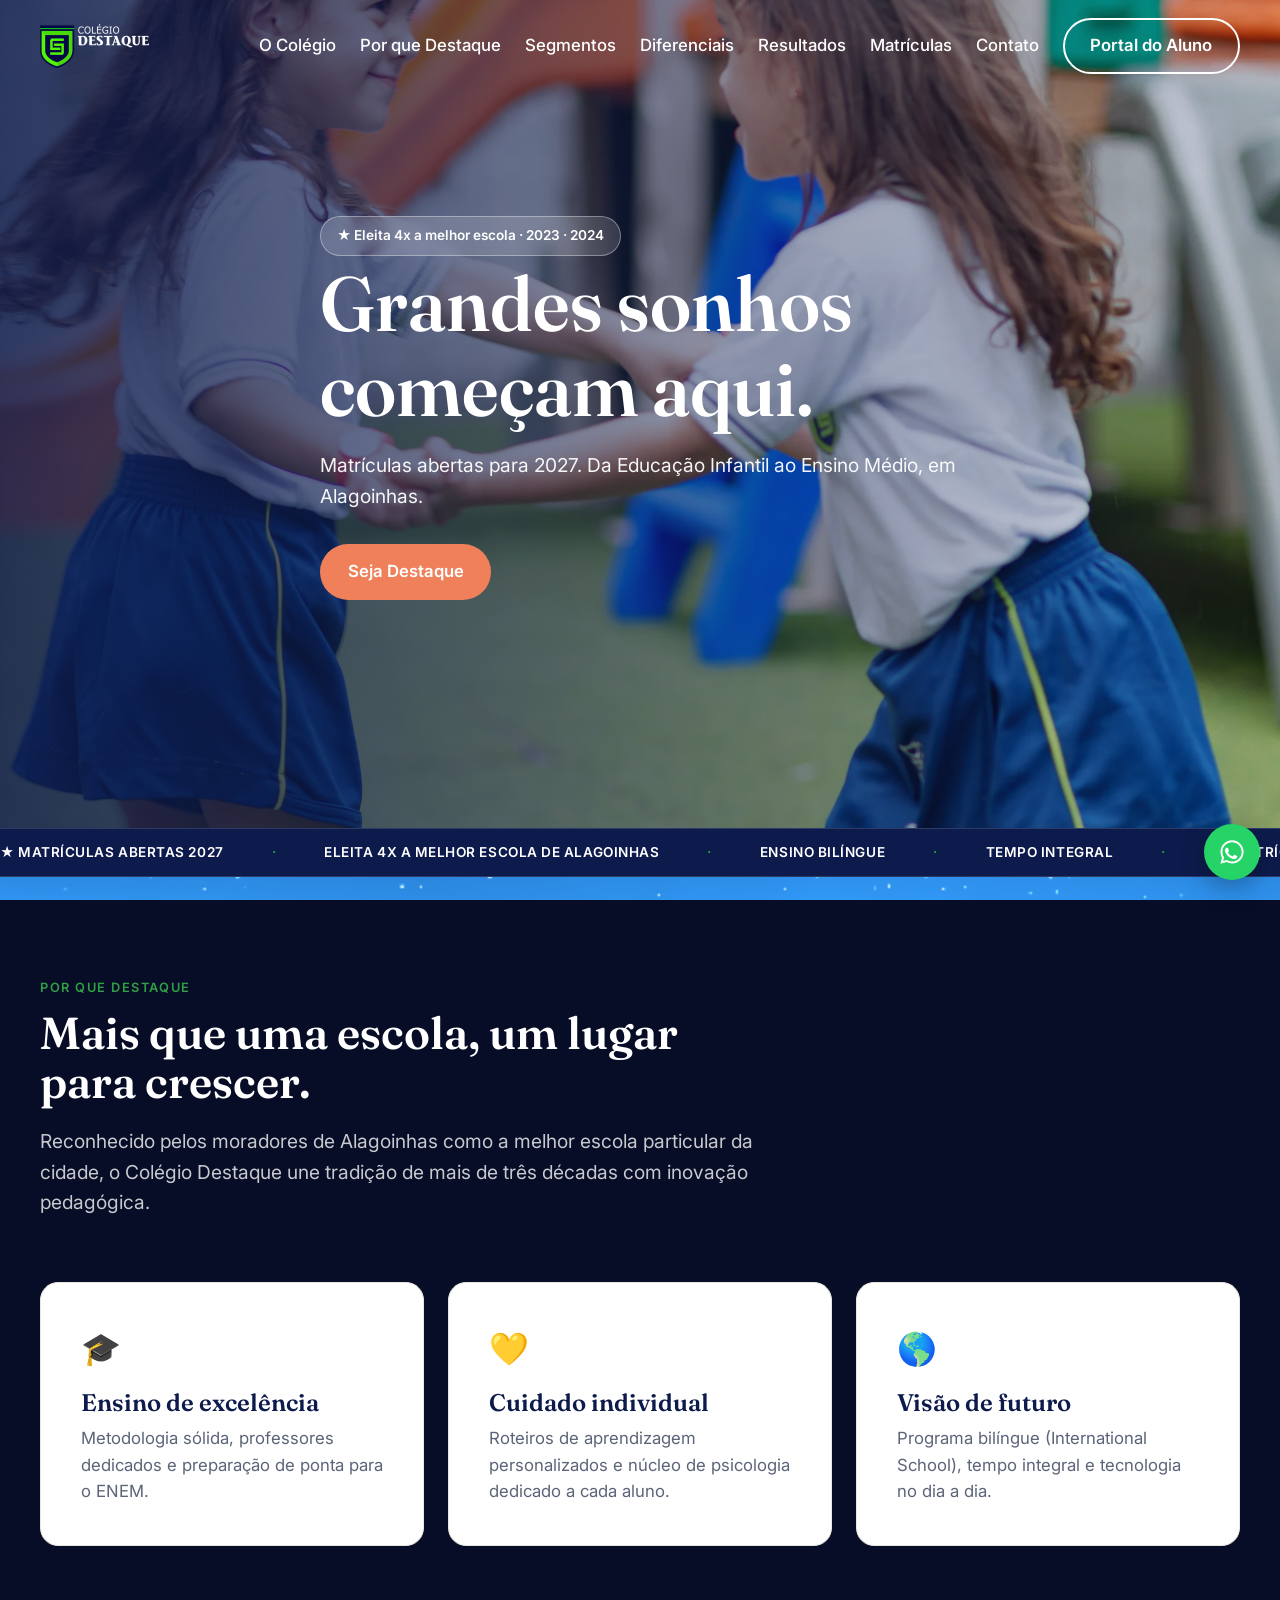
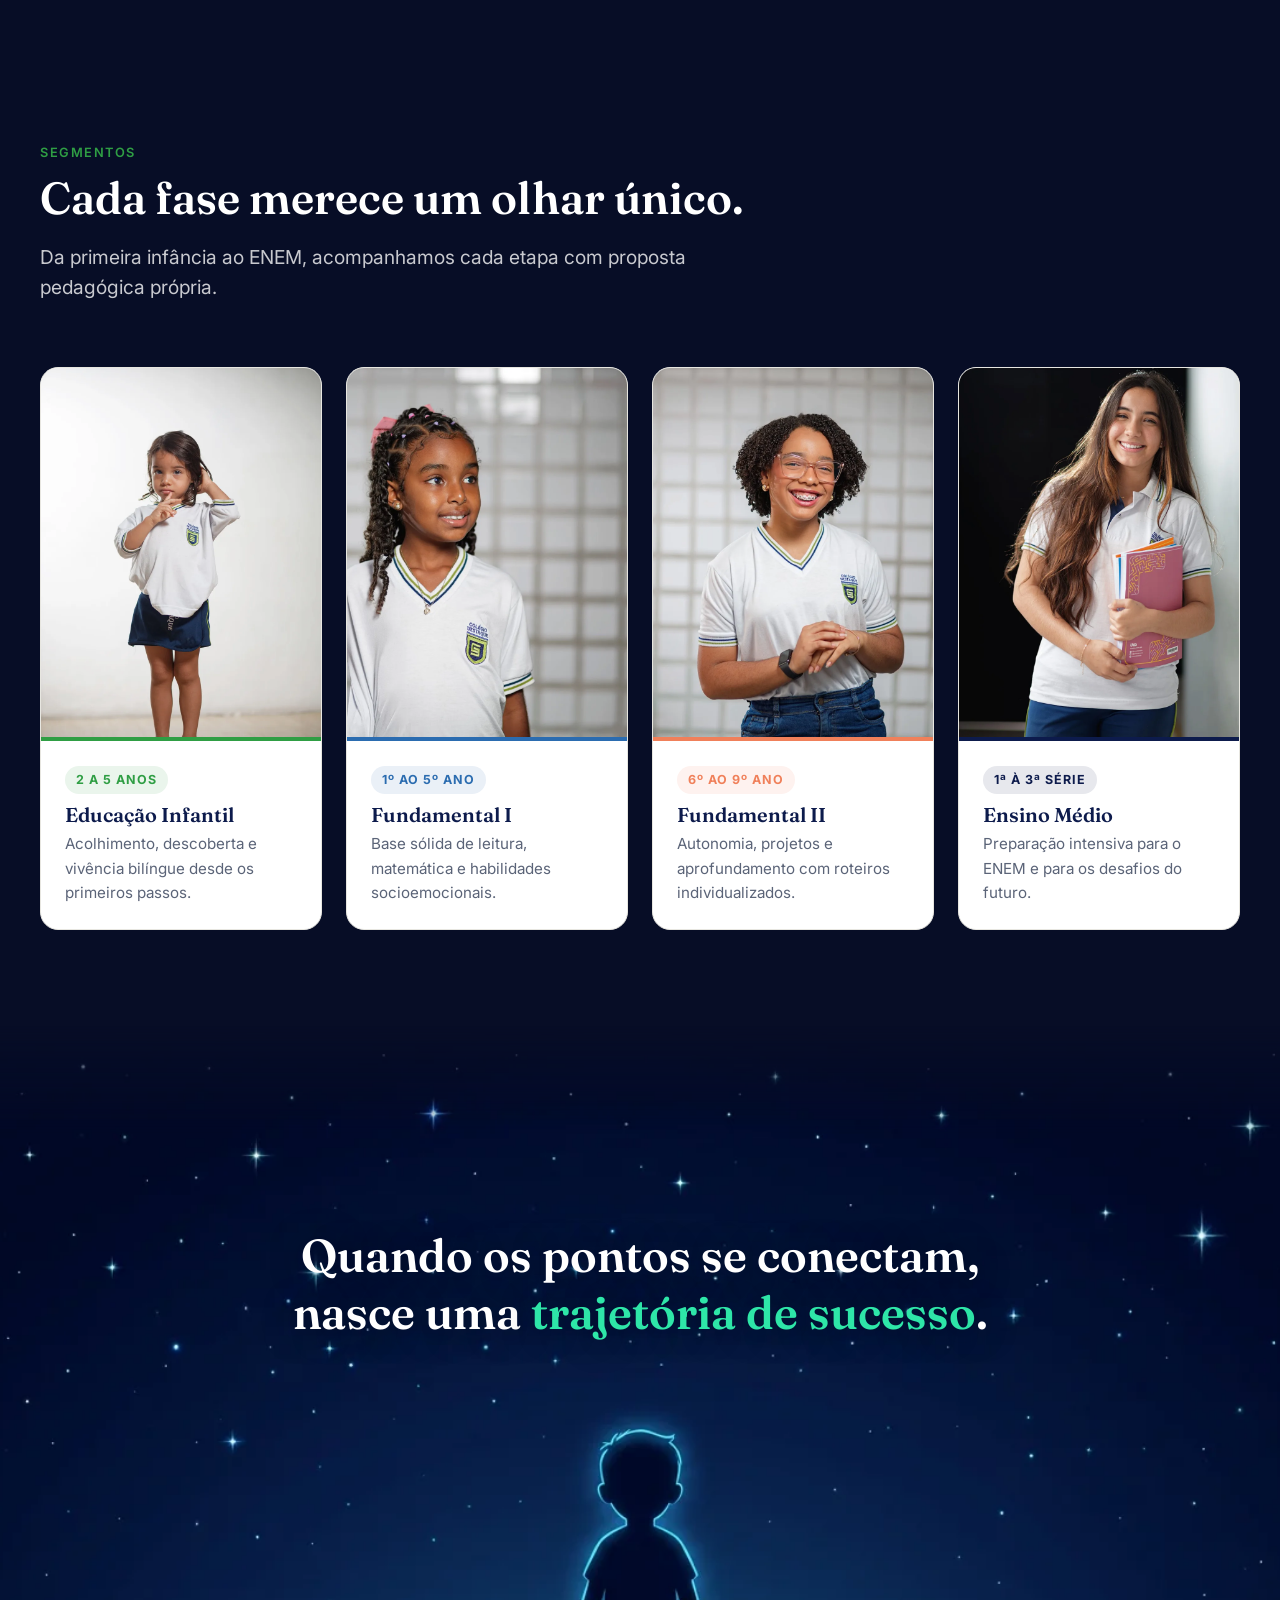
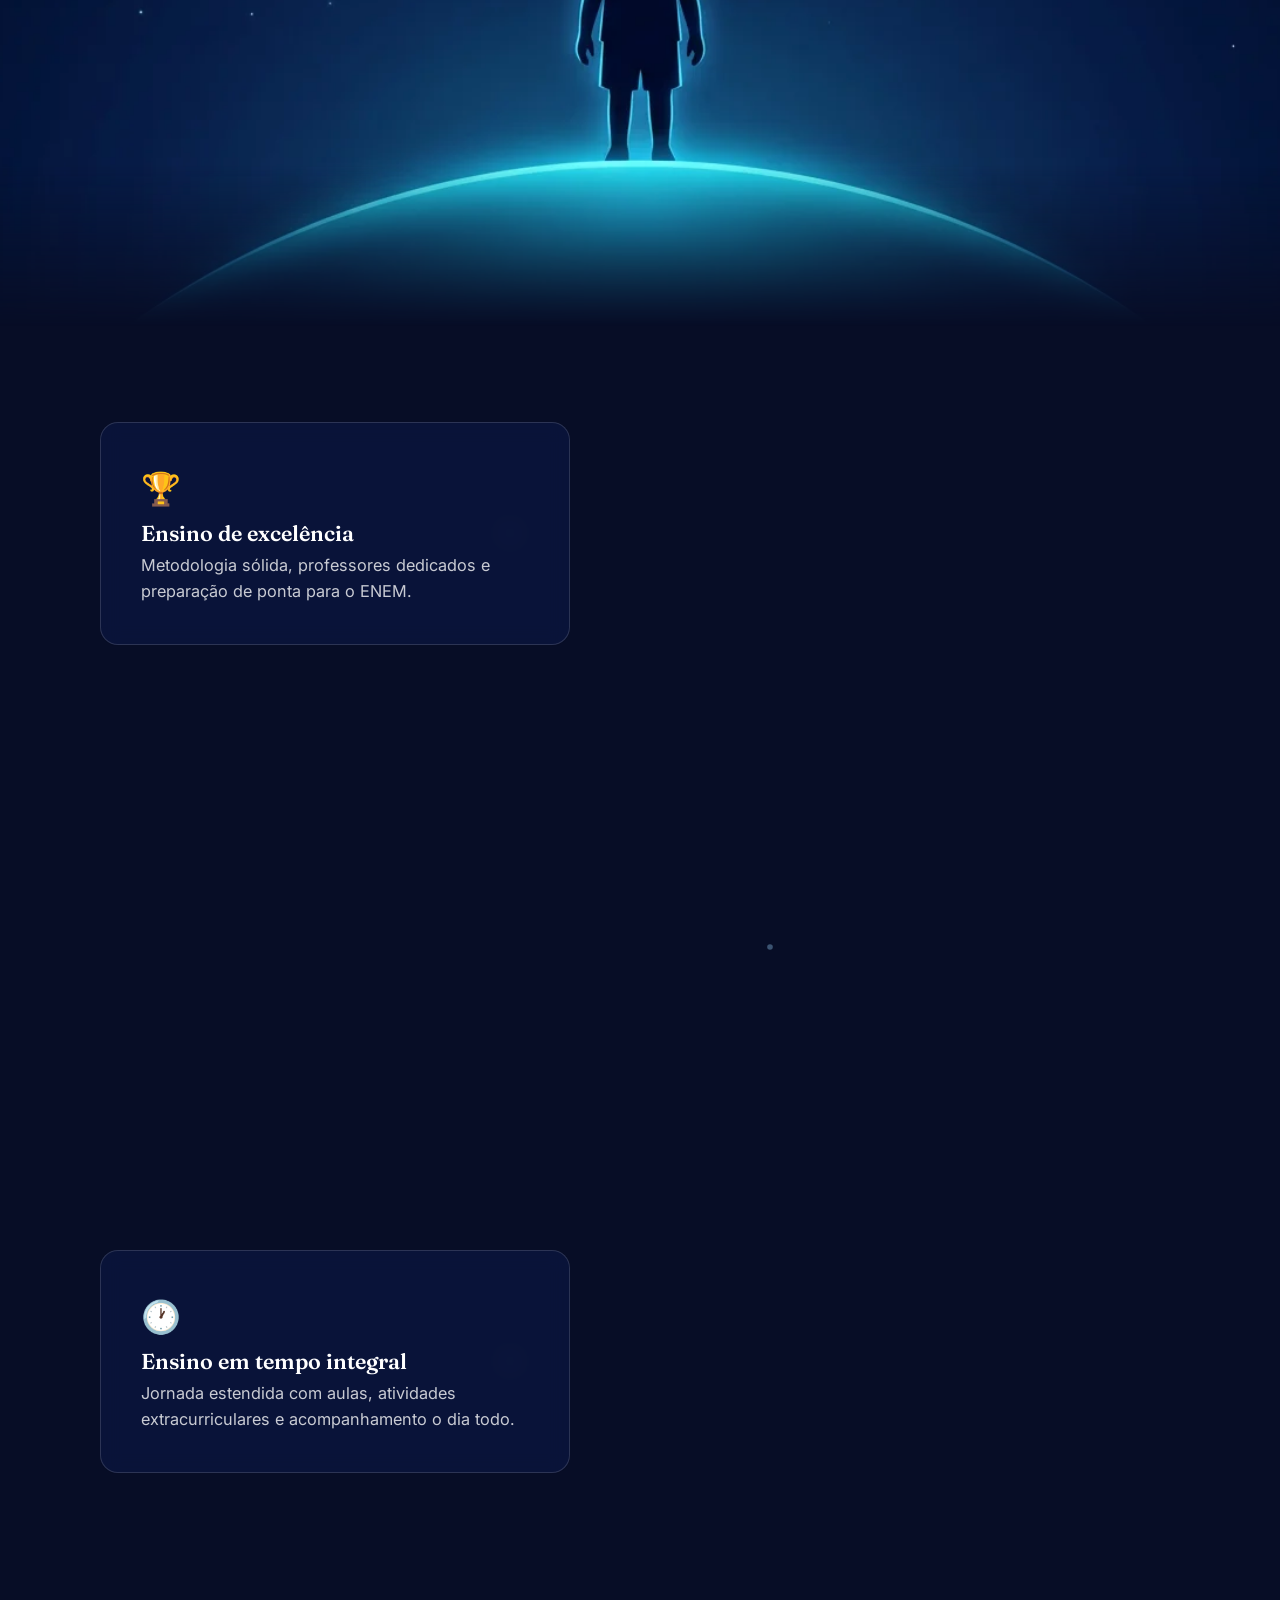
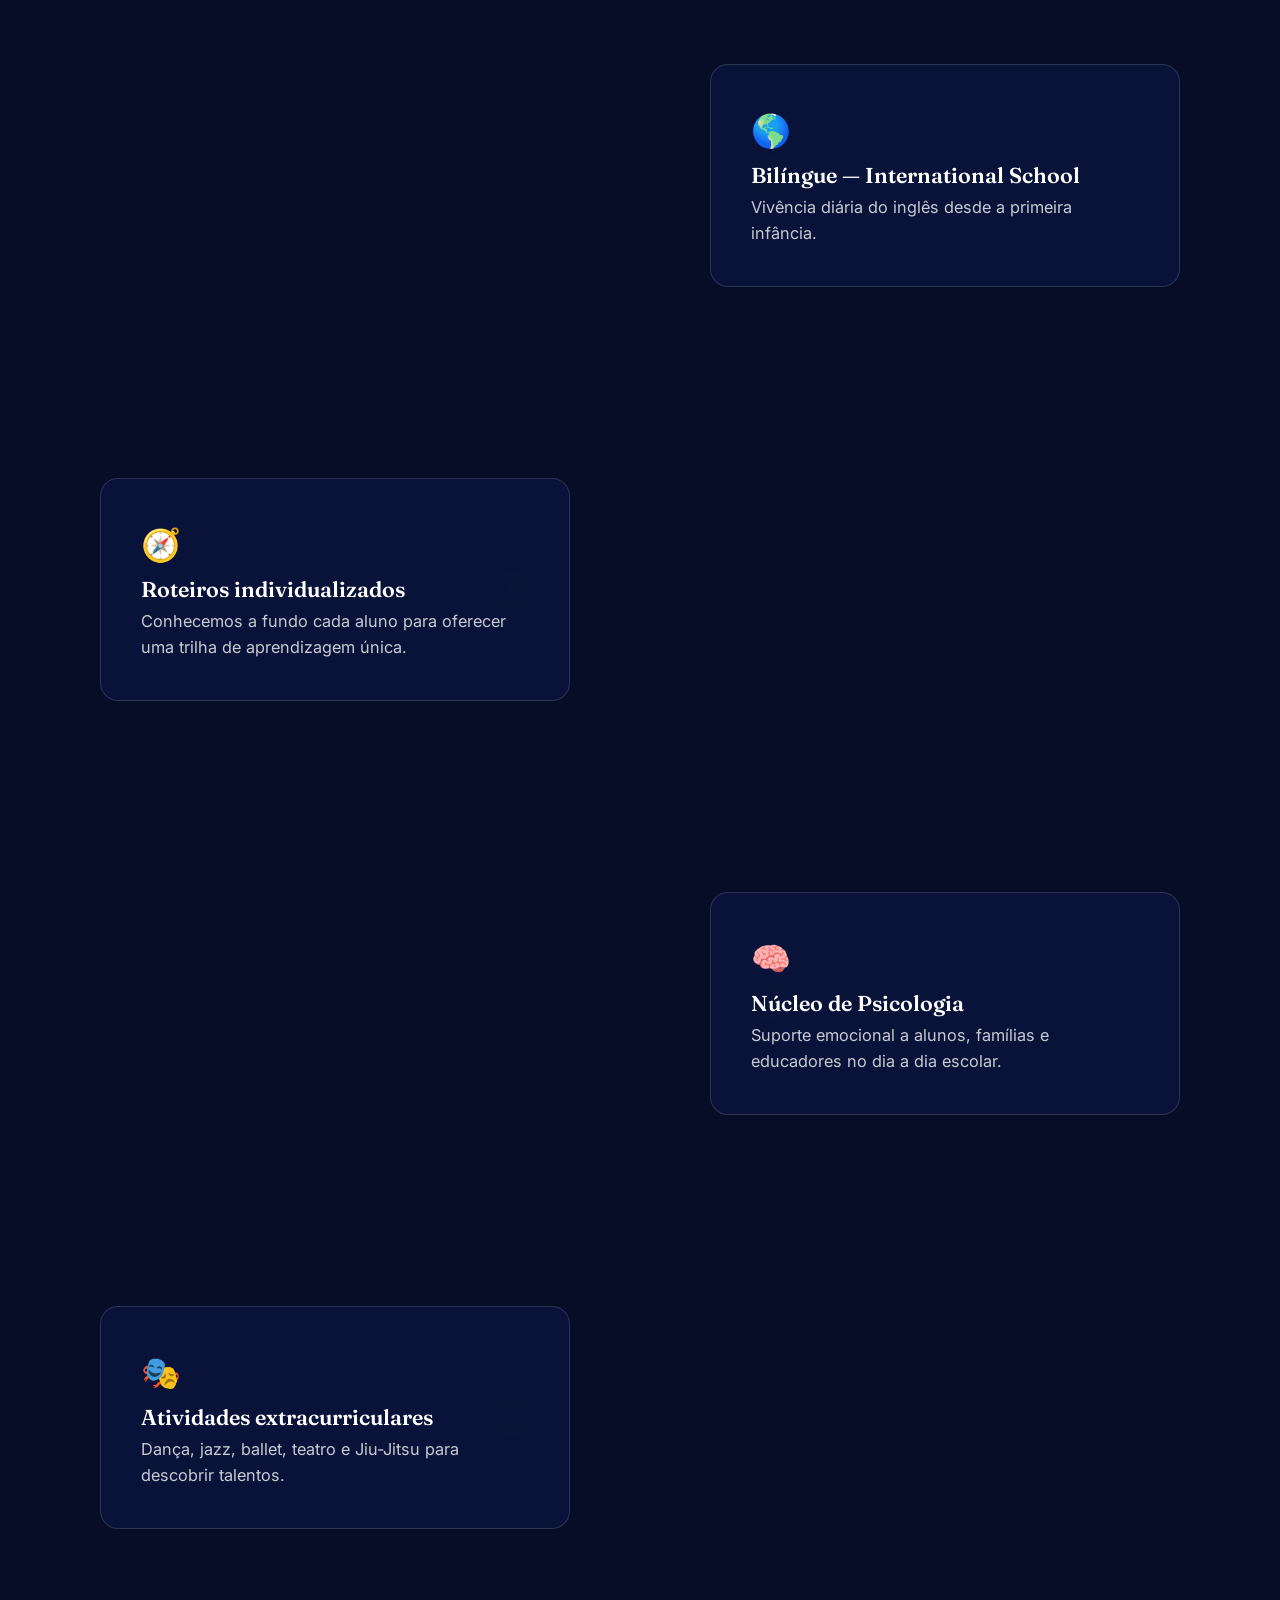
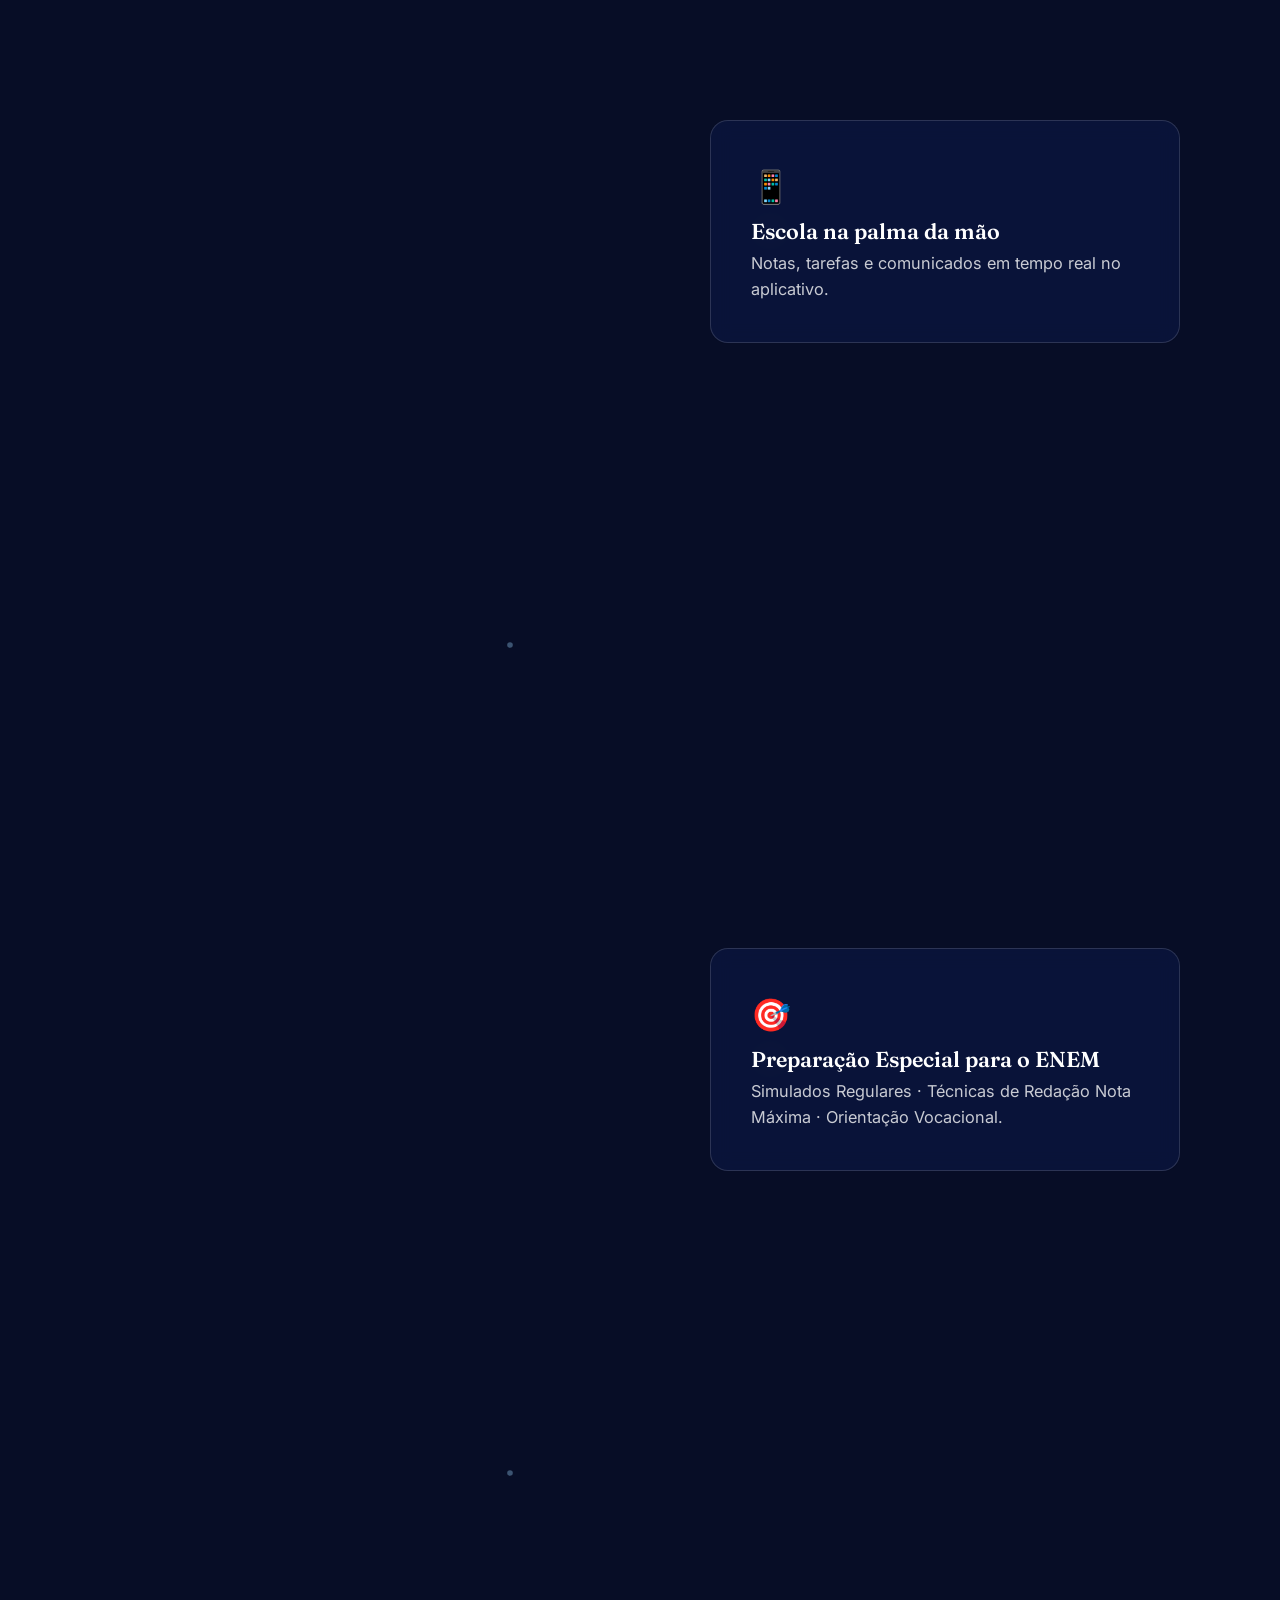
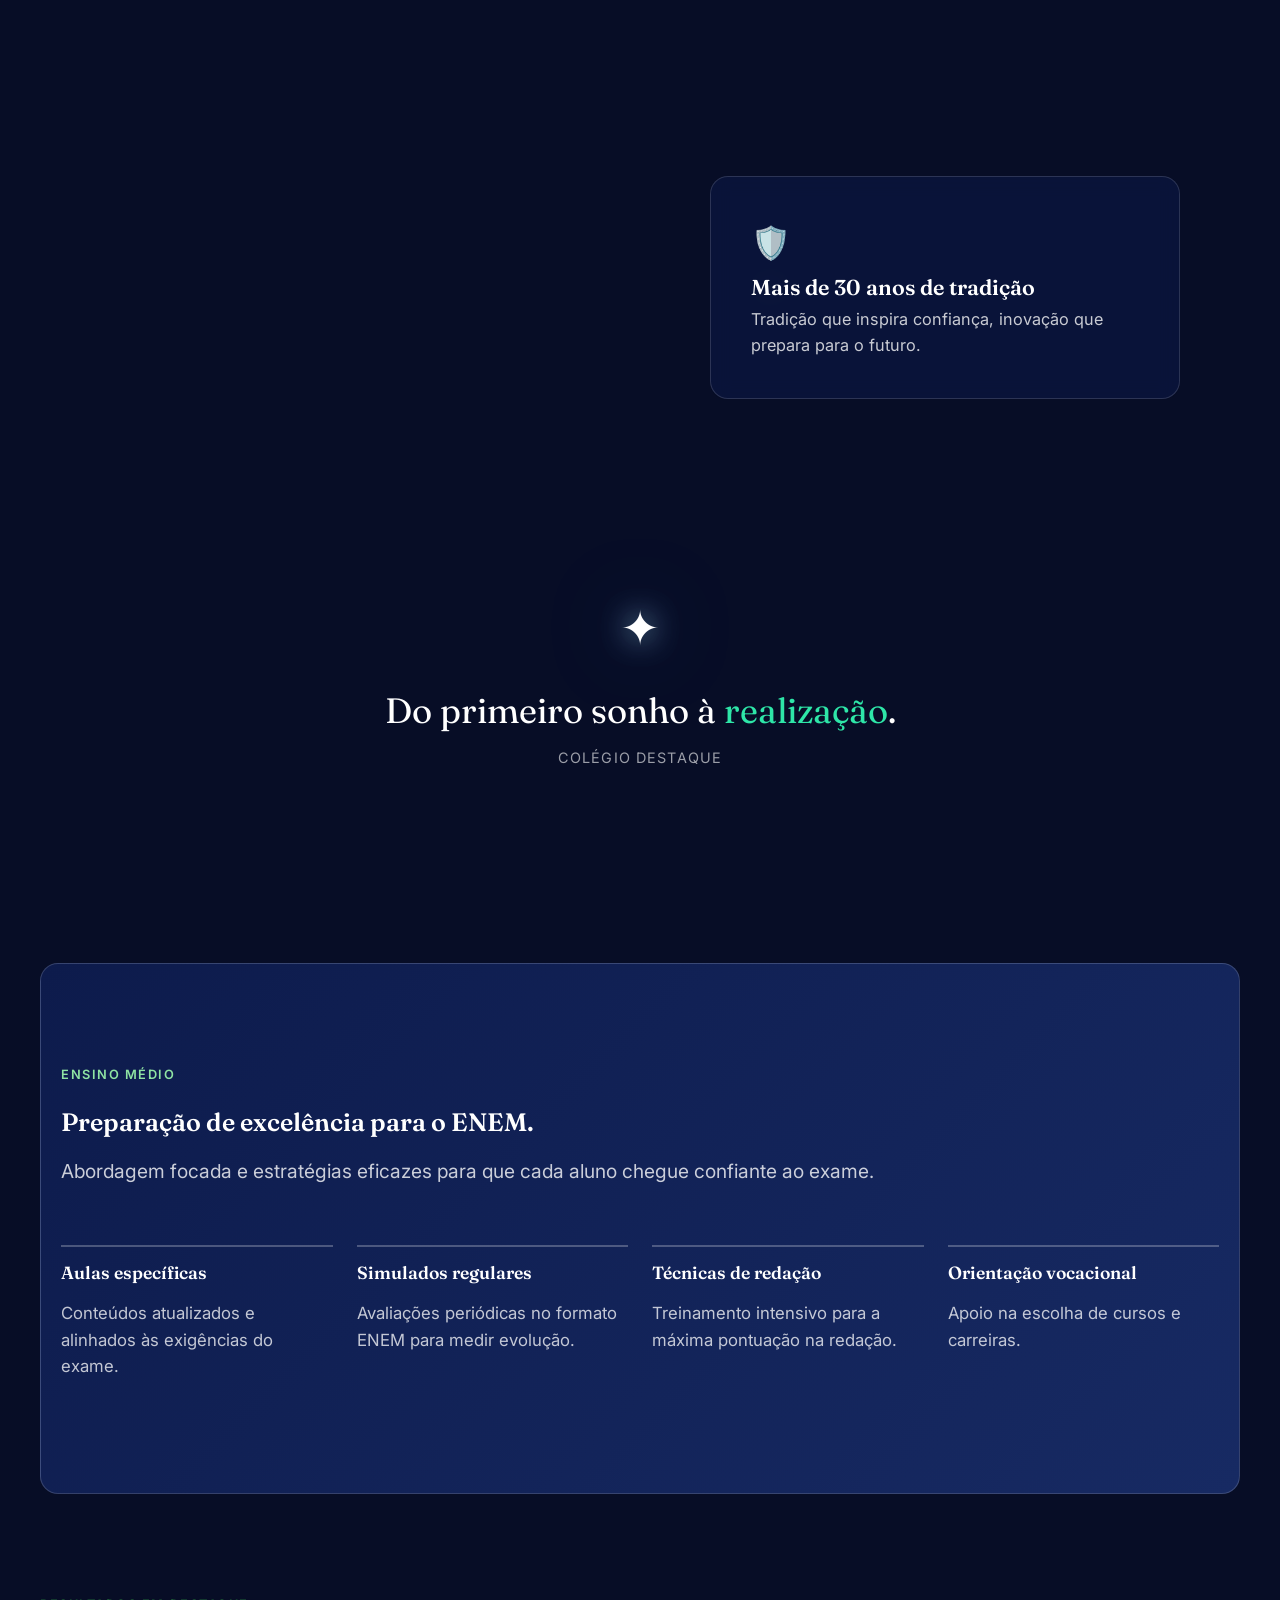
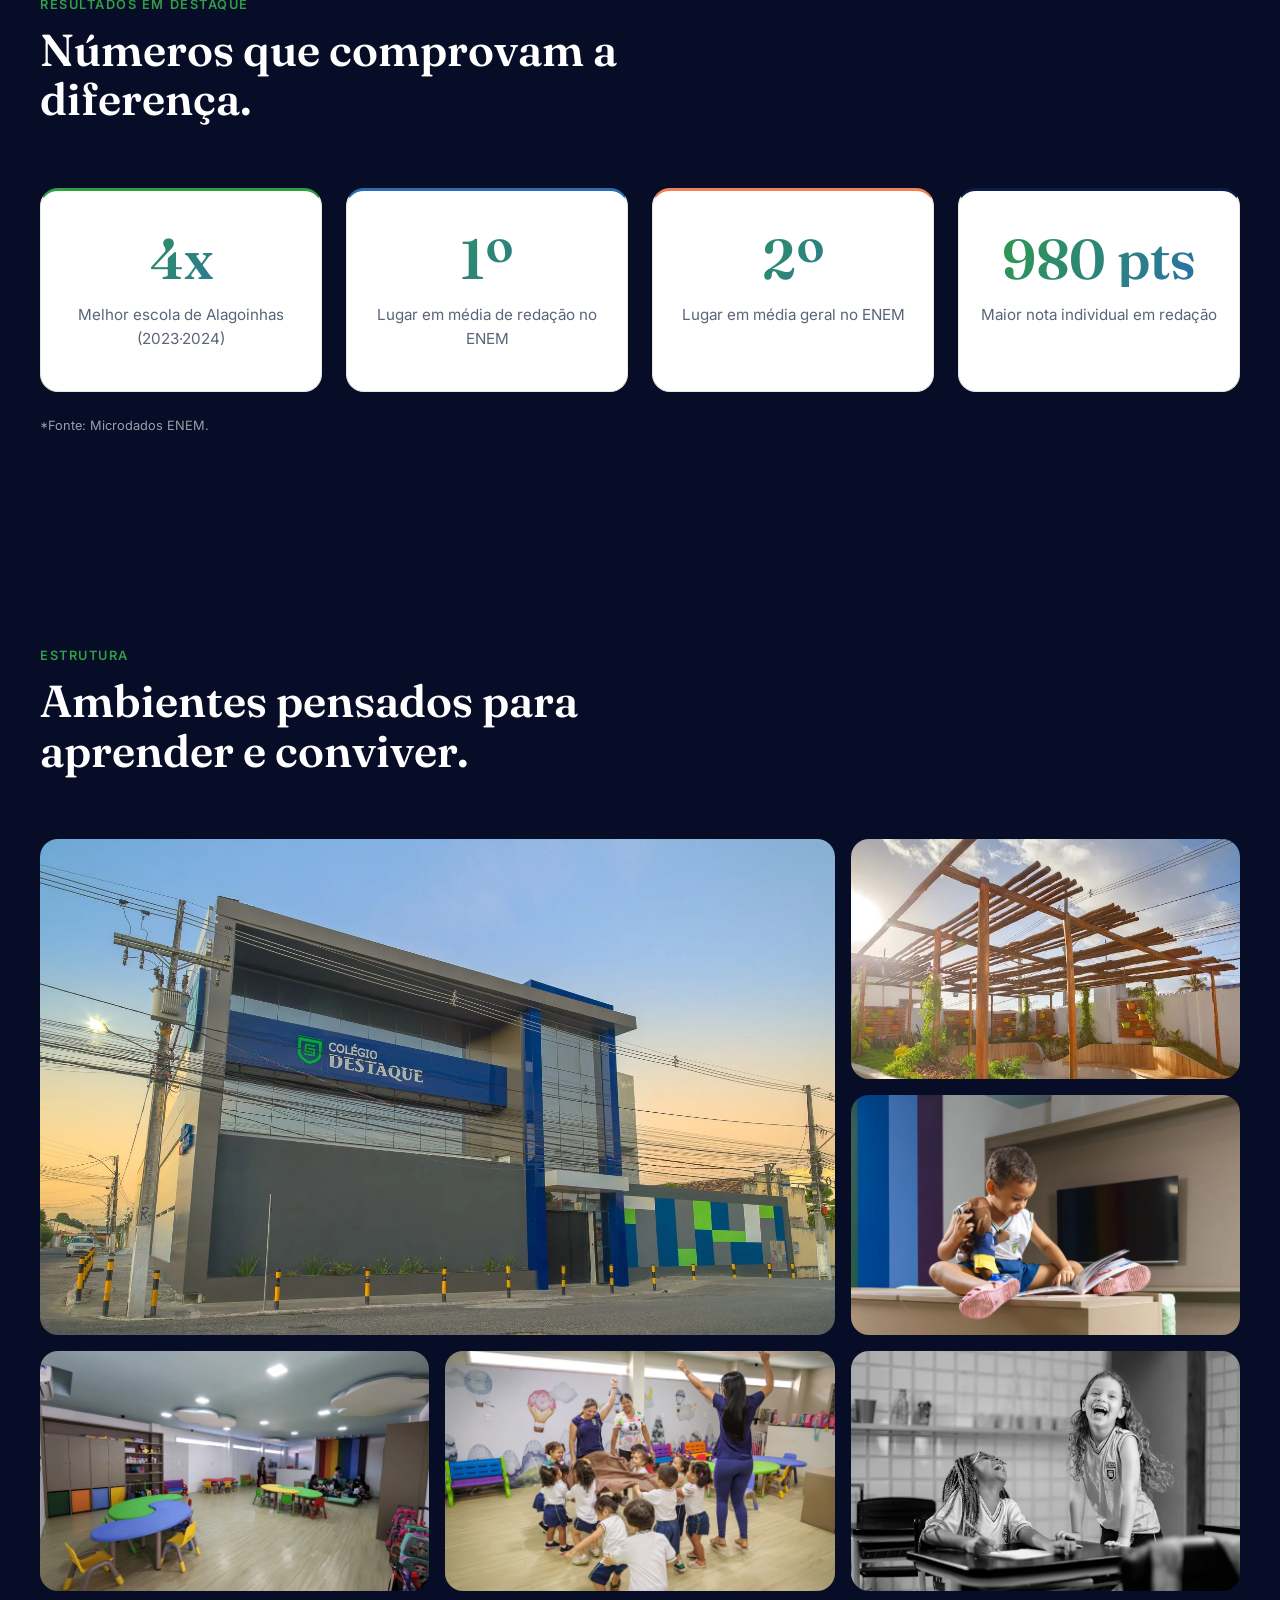
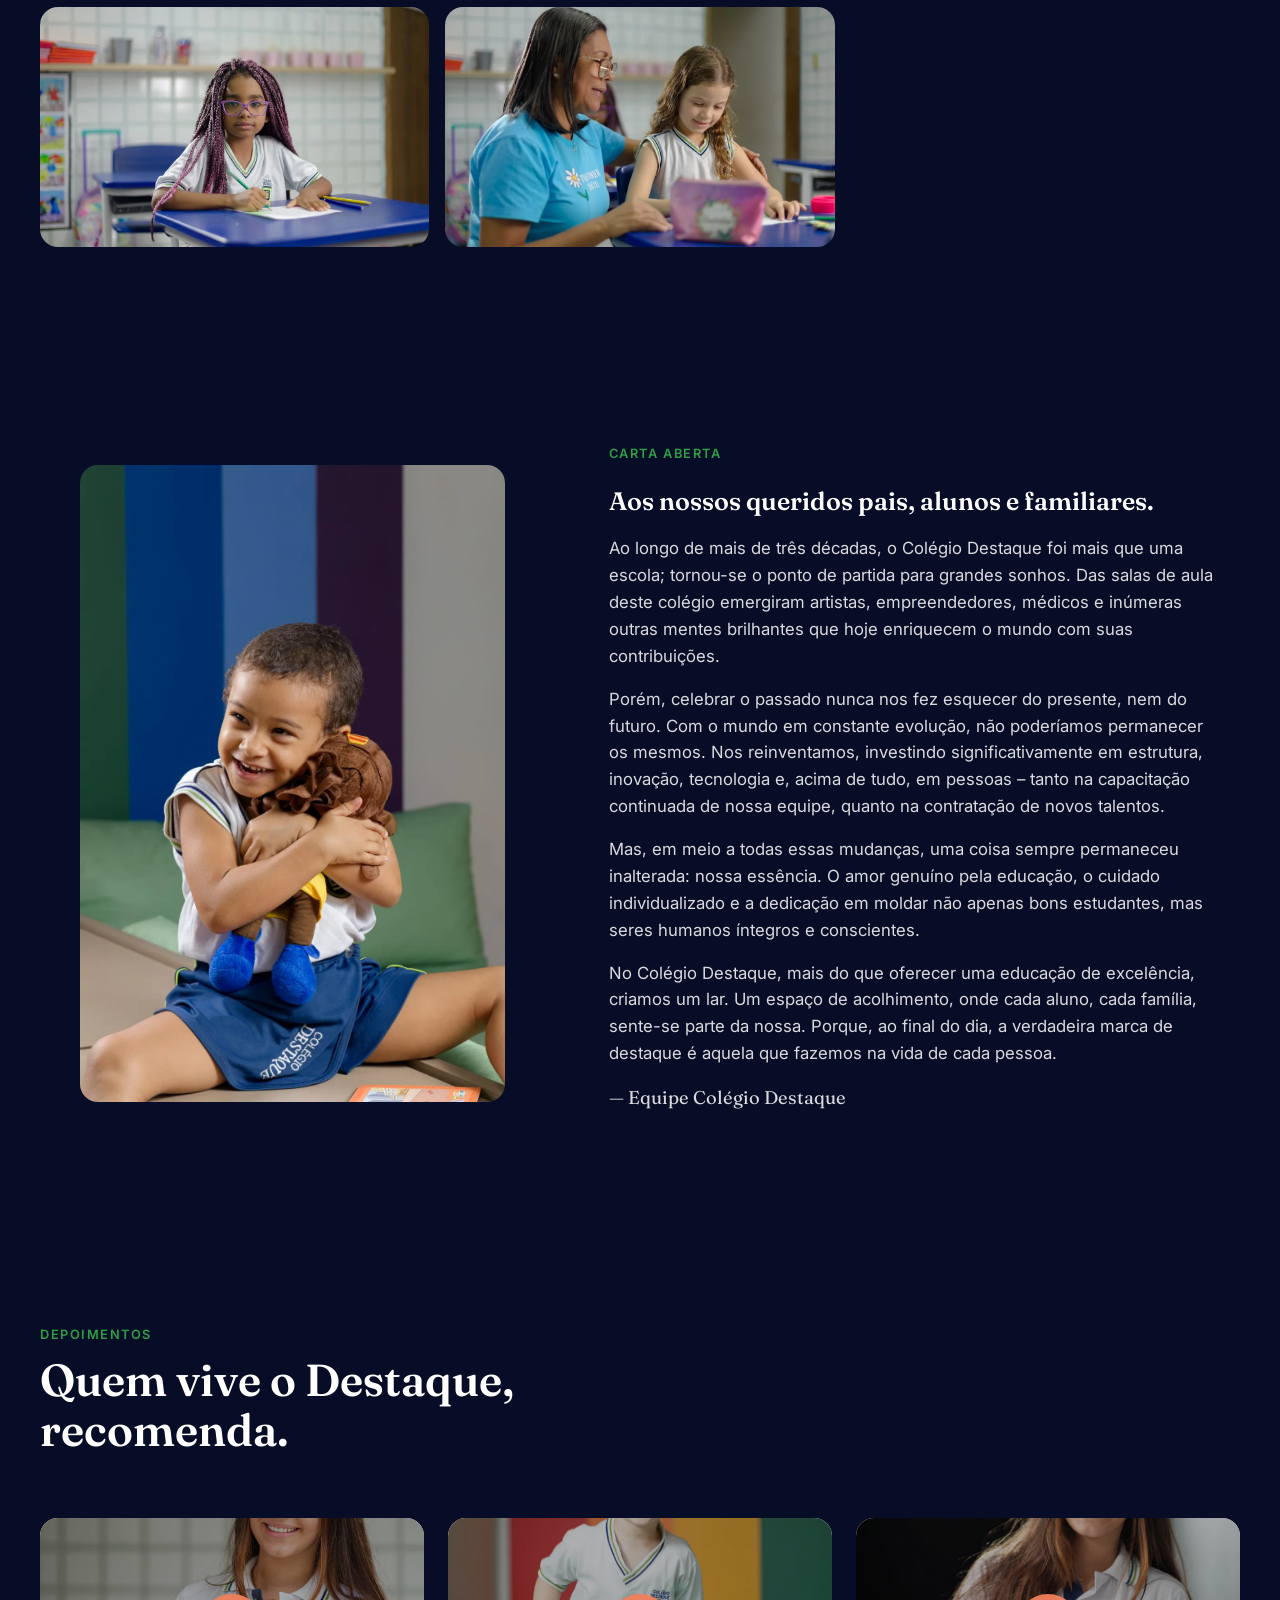
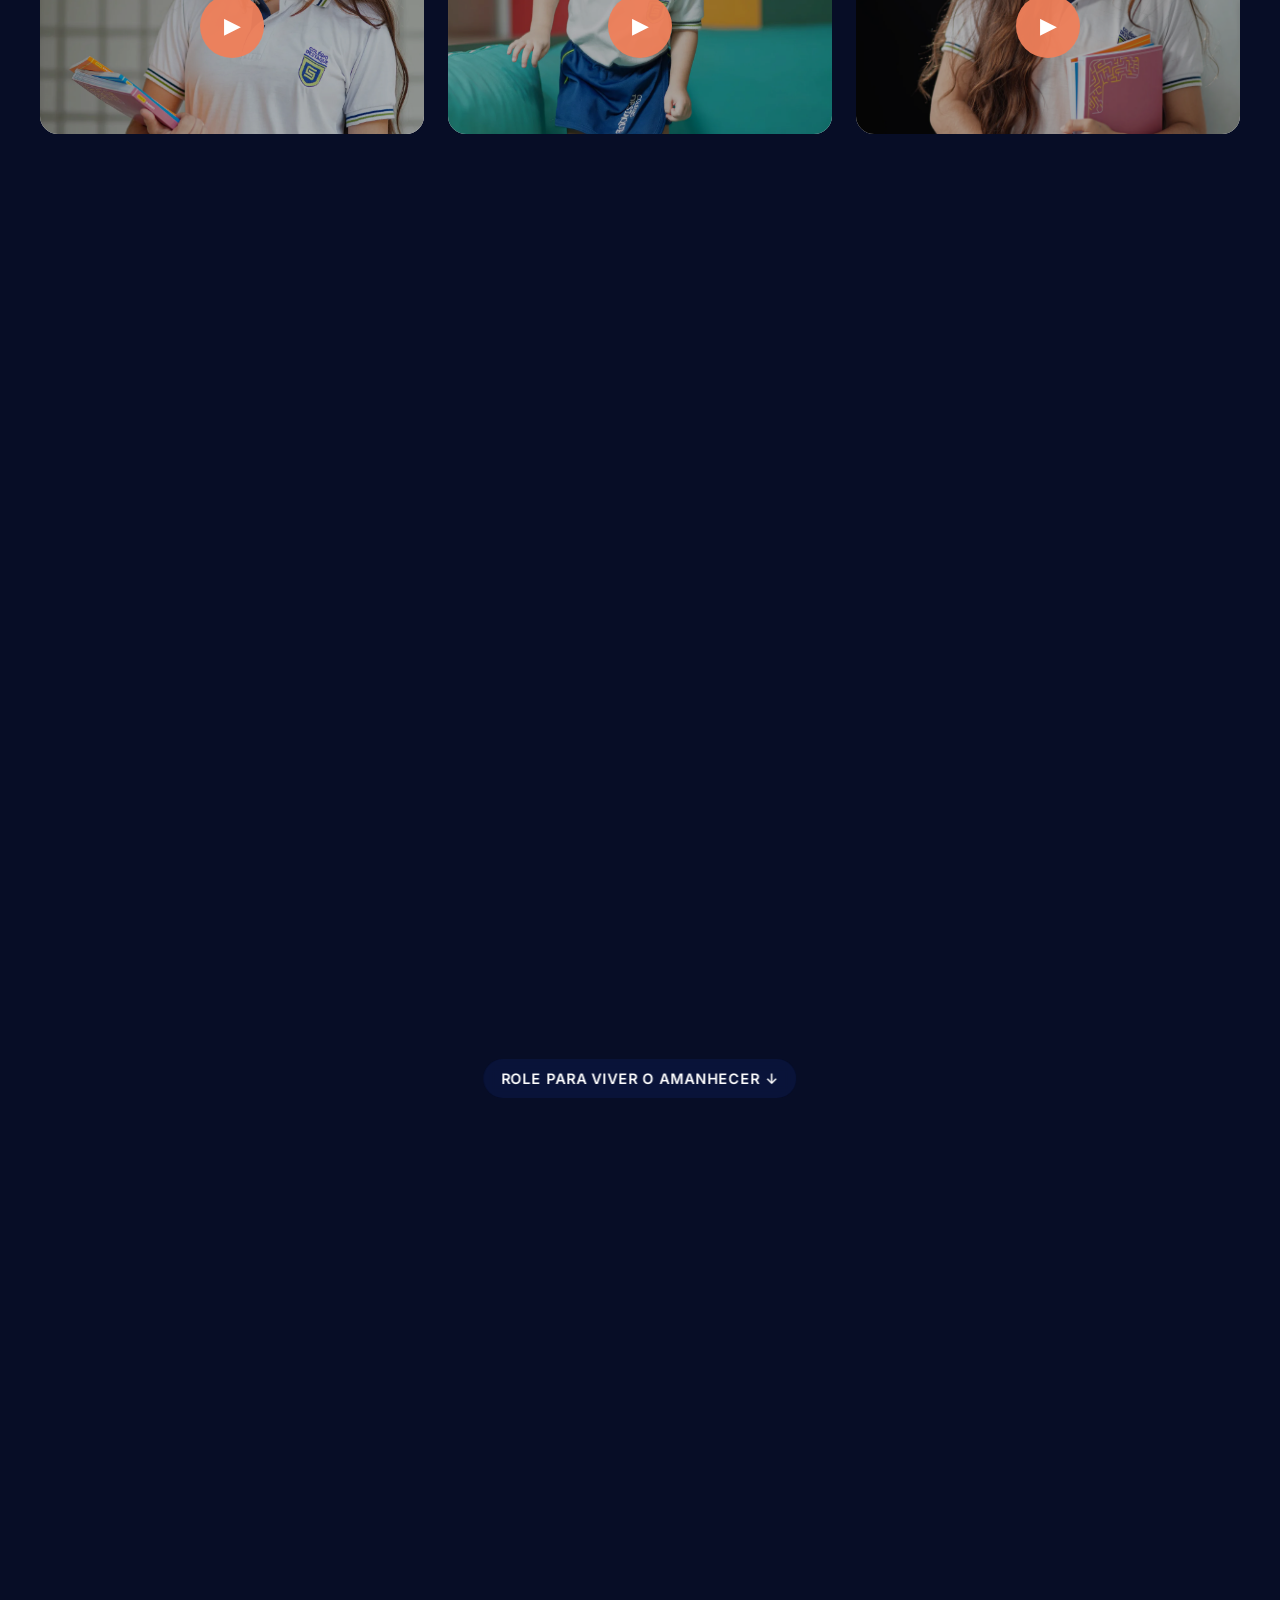
==== commit f4cdf504: "feat: trajectory — 2 new differentials (ENEM prep, Cuidado e Amor) + bigger desktop cards" ====
--- a/index.html
+++ b/index.html
@@ -143,6 +143,10 @@
           <li class="traj-item" data-side="left"><span class="traj-node"></span>
             <article class="traj-card"><span class="traj-ic">📊</span><h3>Gestão orientada por dados</h3><p>Tecnologia e análises para acompanhar o progresso de cada aluno.</p></article></li>
           <li class="traj-item" data-side="right"><span class="traj-node"></span>
+            <article class="traj-card"><span class="traj-ic">🎯</span><h3>Preparação Especial para o ENEM</h3><p>Simulados Regulares · Técnicas de Redação Nota Máxima · Orientação Vocacional.</p></article></li>
+          <li class="traj-item" data-side="left"><span class="traj-node"></span>
+            <article class="traj-card"><span class="traj-ic">💚</span><h3>Educação com Cuidado, Amor, Atenção e Propósito</h3><p>Para que seu filho construa sua própria jornada em uma base sólida.</p></article></li>
+          <li class="traj-item" data-side="right"><span class="traj-node"></span>
             <article class="traj-card"><span class="traj-ic">🛡️</span><h3>Mais de 30 anos de tradição</h3><p>Tradição que inspira confiança, inovação que prepara para o futuro.</p></article></li>
         </ol>
       </div>
--- a/css/styles.css
+++ b/css/styles.css
@@ -258,7 +258,7 @@
   -webkit-mask-image: linear-gradient(180deg, transparent 0, #000 12%, #000 82%, transparent 100%);
   mask-image: linear-gradient(180deg, transparent 0, #000 12%, #000 82%, transparent 100%); }
 .traj-title { font-size: clamp(1.8rem, 3.6vw, 3rem); color: #fff; text-align: center; line-height: 1.25;
-  text-shadow: 0 2px 30px rgba(4,8,25,.6); max-width: 20ch; }
+  text-shadow: 0 2px 30px rgba(4,8,25,.6); max-width: 34ch; }
 .traj-title em { font-style: normal; color: #2EE6A8; }
 .traj-wrap { position: relative; width: min(100% - 2.5rem, 1080px); margin-inline: auto; }
 .traj-svg { position: absolute; inset: 0; width: 100%; height: 100%; overflow: visible; }
@@ -297,3 +297,11 @@
   .traj-card { width: calc(100% - 64px); }
   .traj-node, .traj-item[data-side="left"] .traj-node, .traj-item[data-side="right"] .traj-node { left: 24px; }
 }
+
+/* Cards da trajetória maiores no desktop (mobile permanece) */
+@media (min-width: 701px) {
+  .traj-card { width: min(44%, 470px); padding: var(--s-4); }
+  .traj-card h3 { font-size: 1.35rem; }
+  .traj-card p { font-size: 1.02rem; }
+  .traj-ic { font-size: 2rem; }
+}
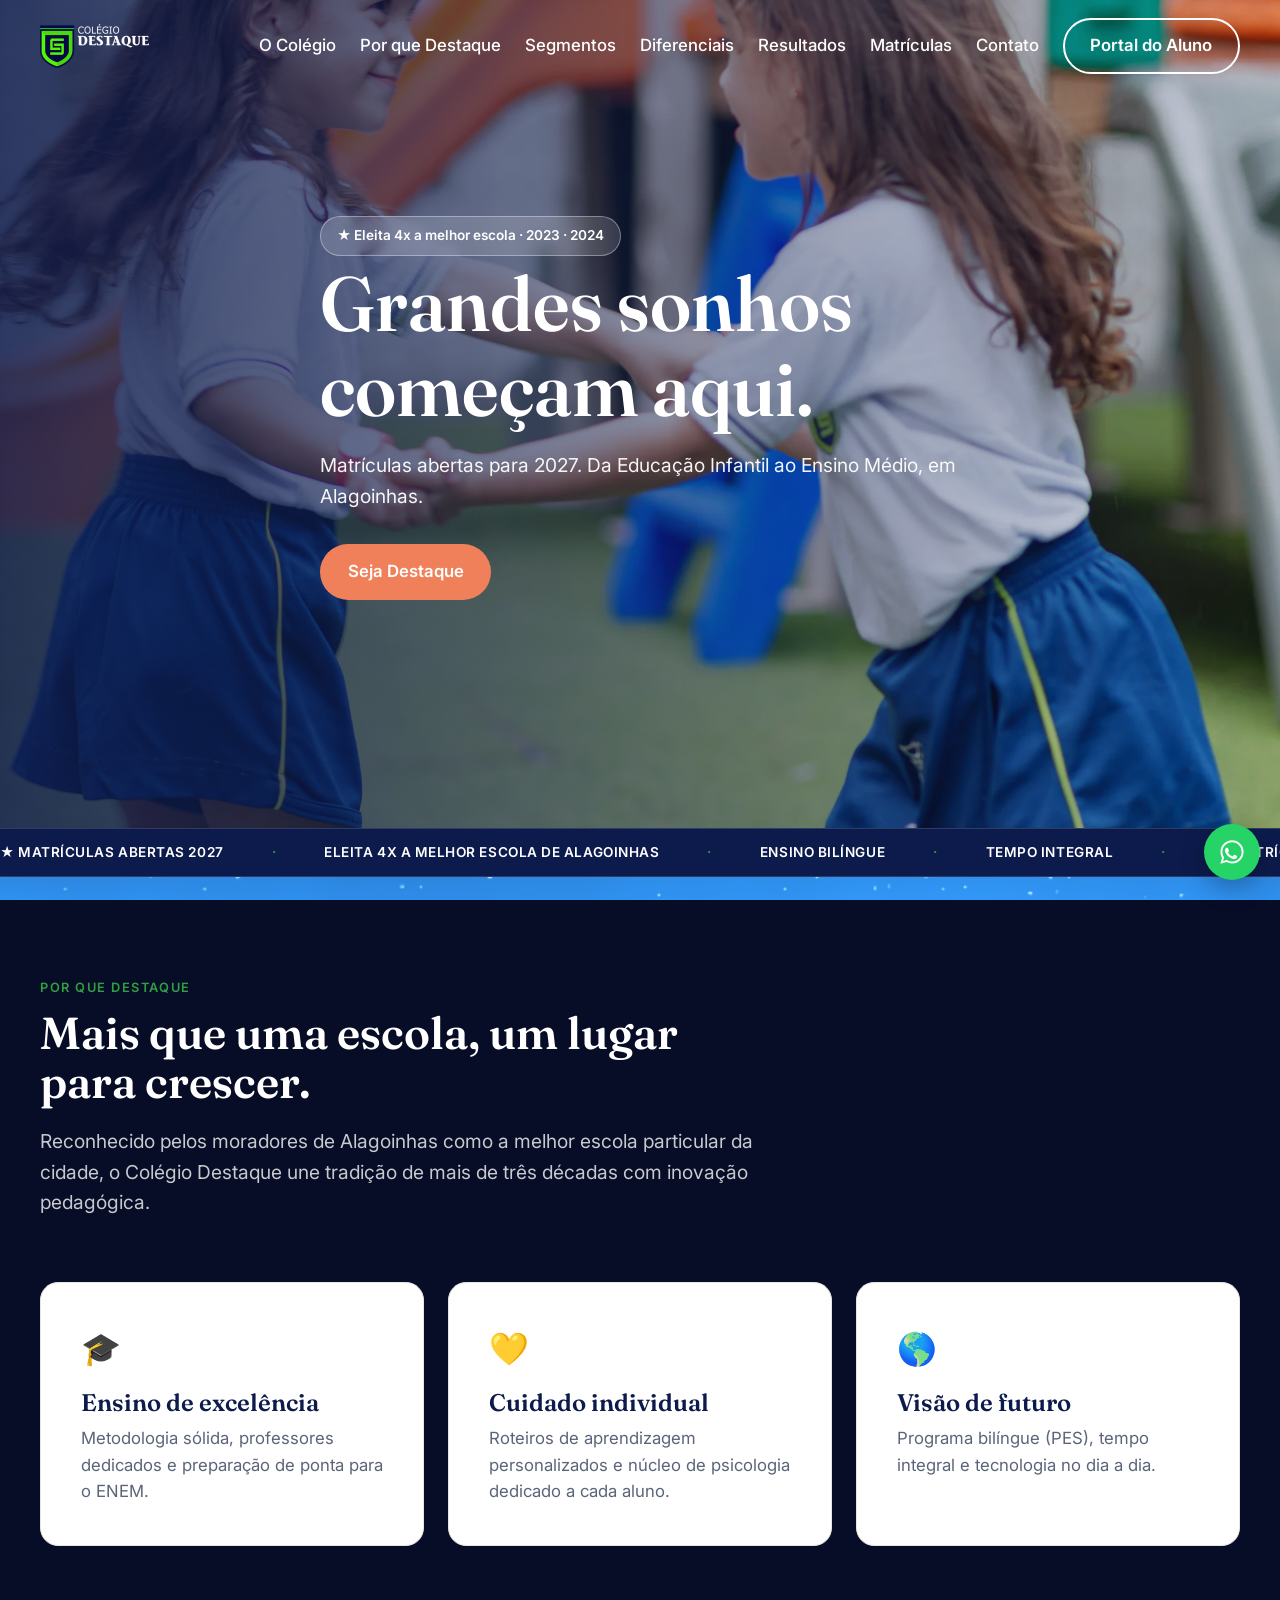
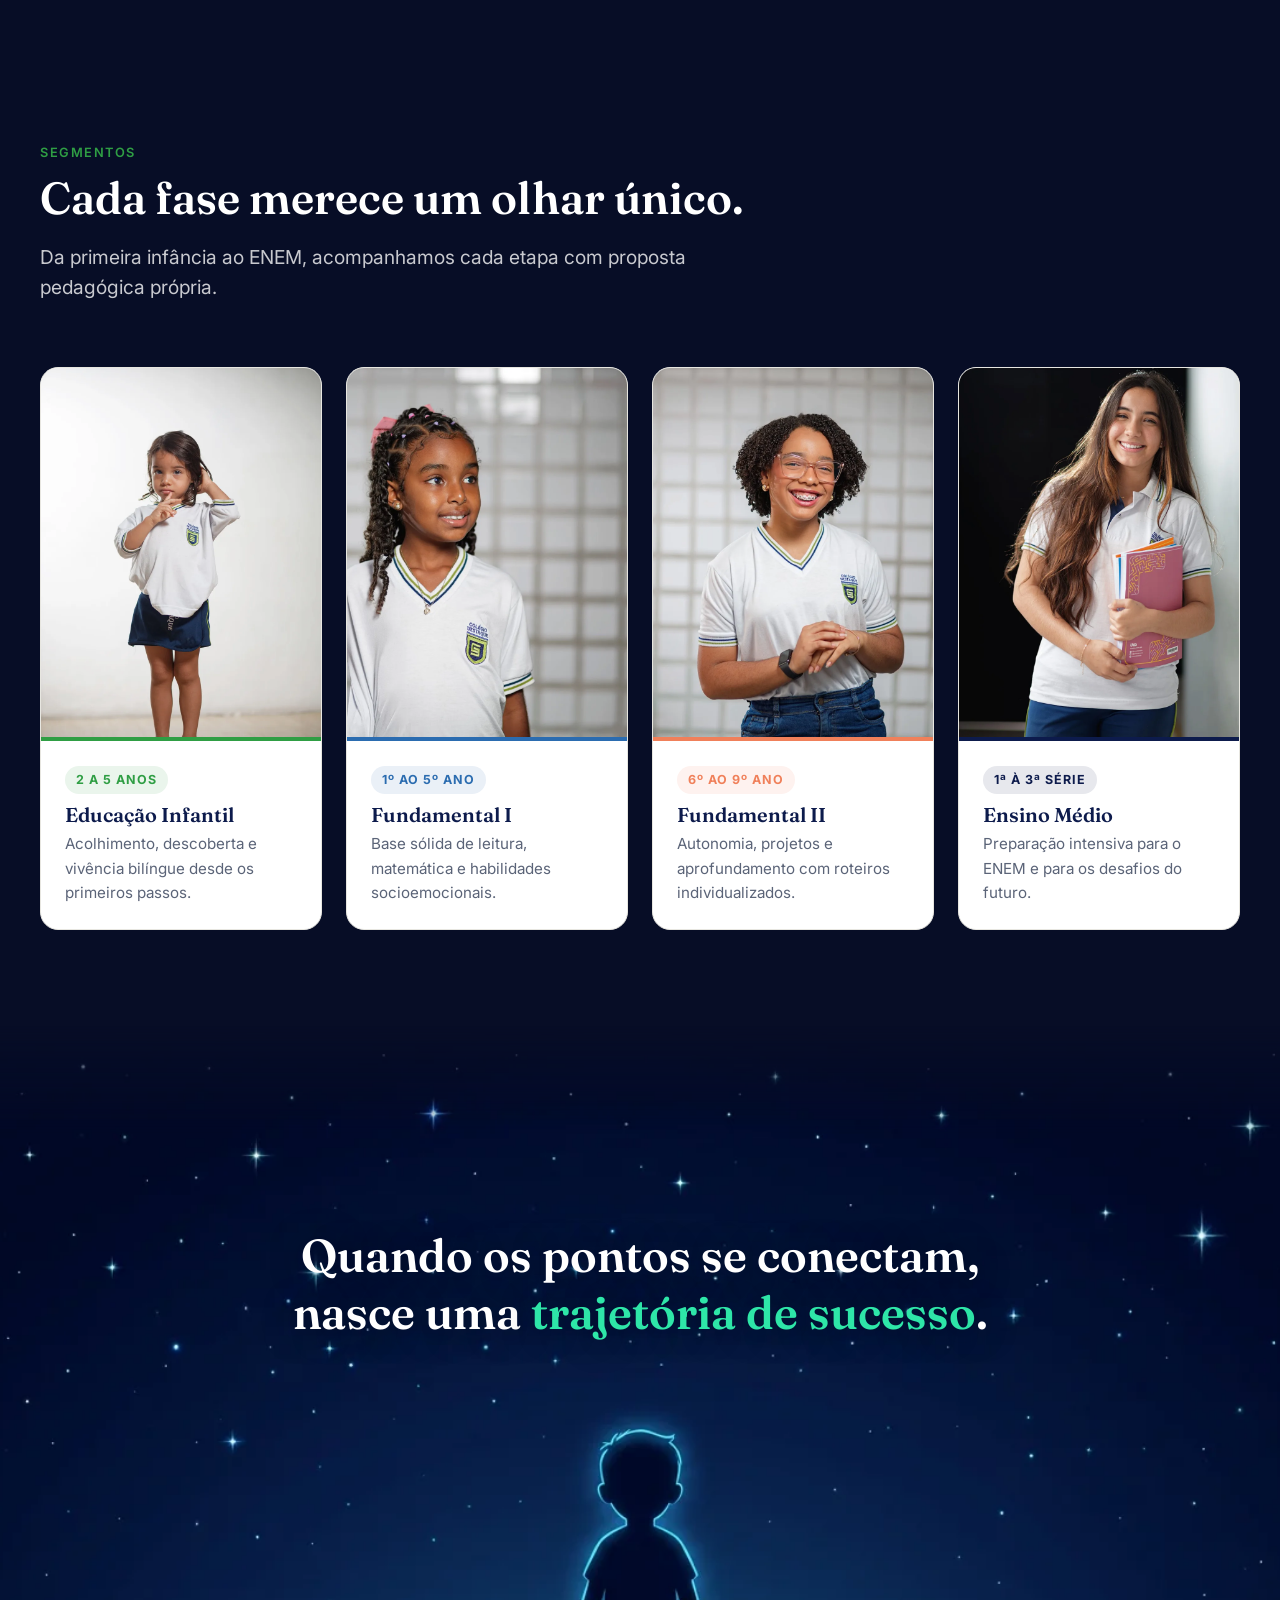
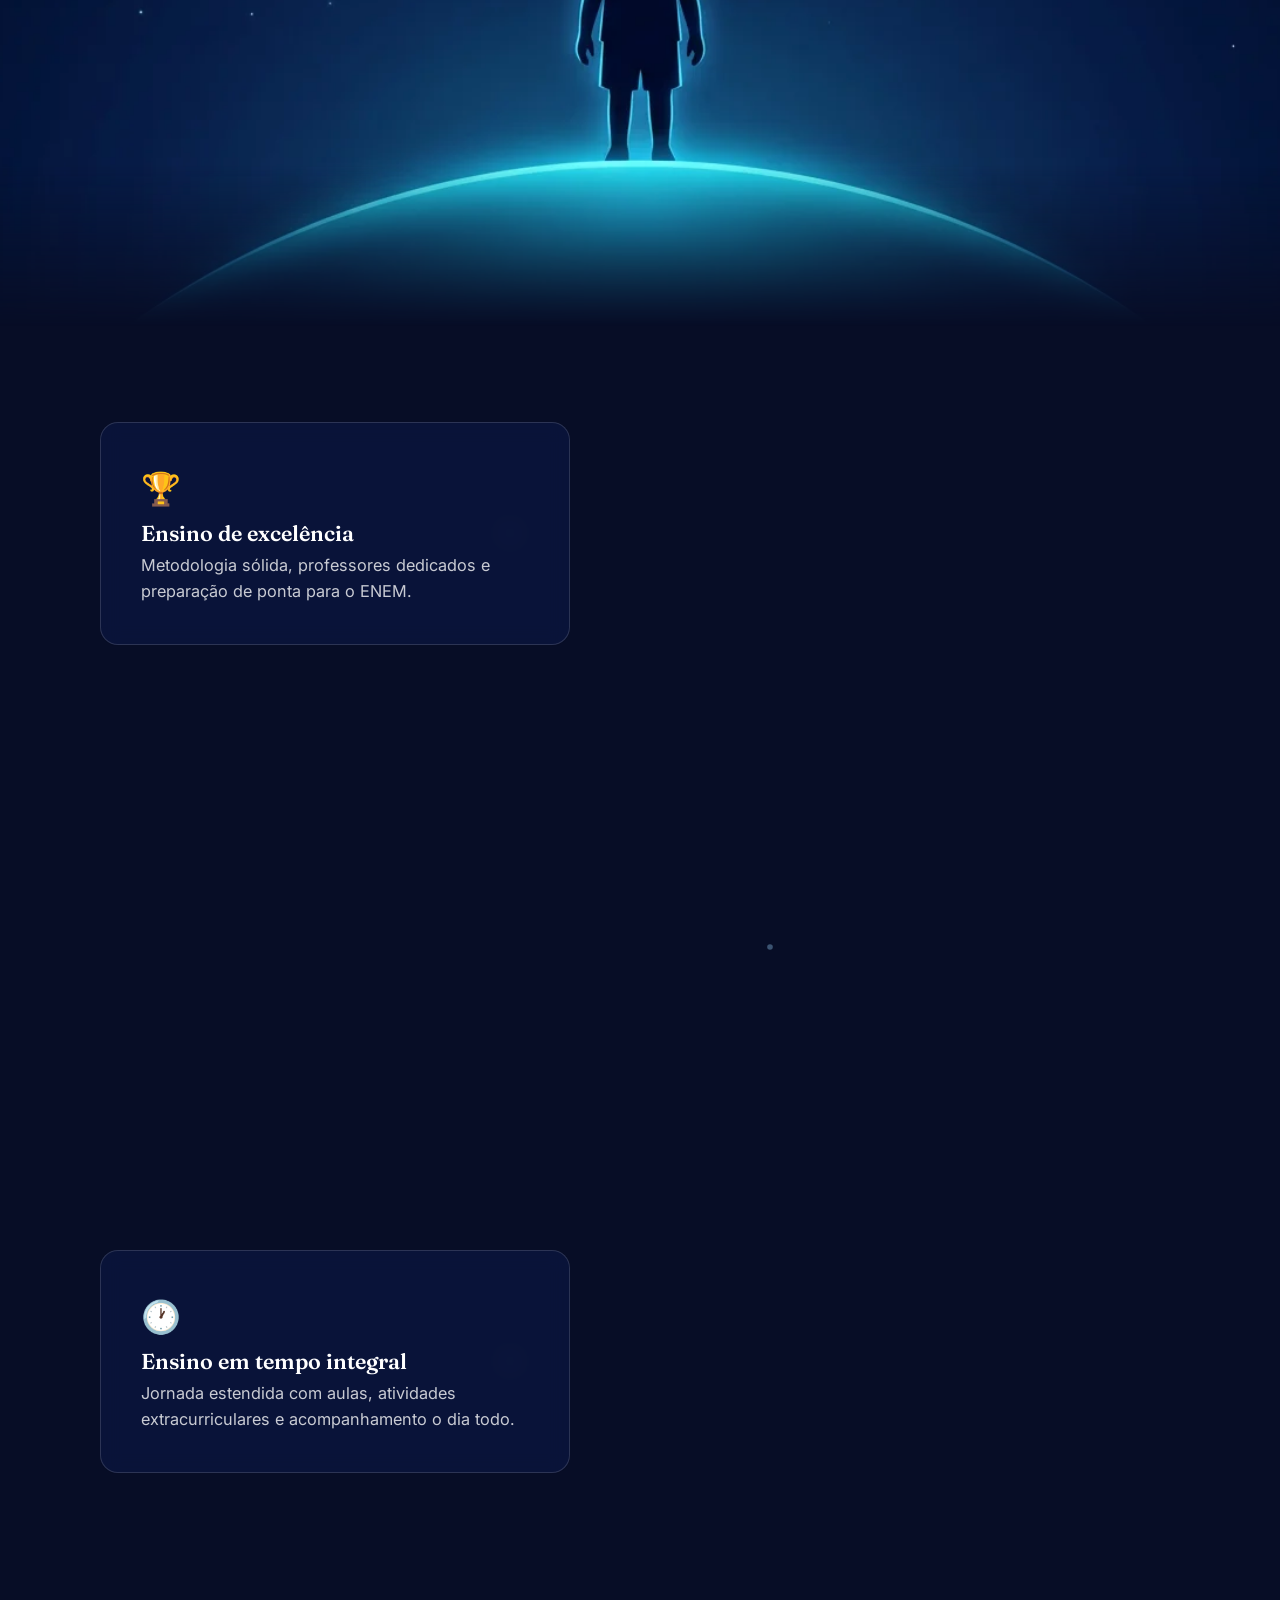
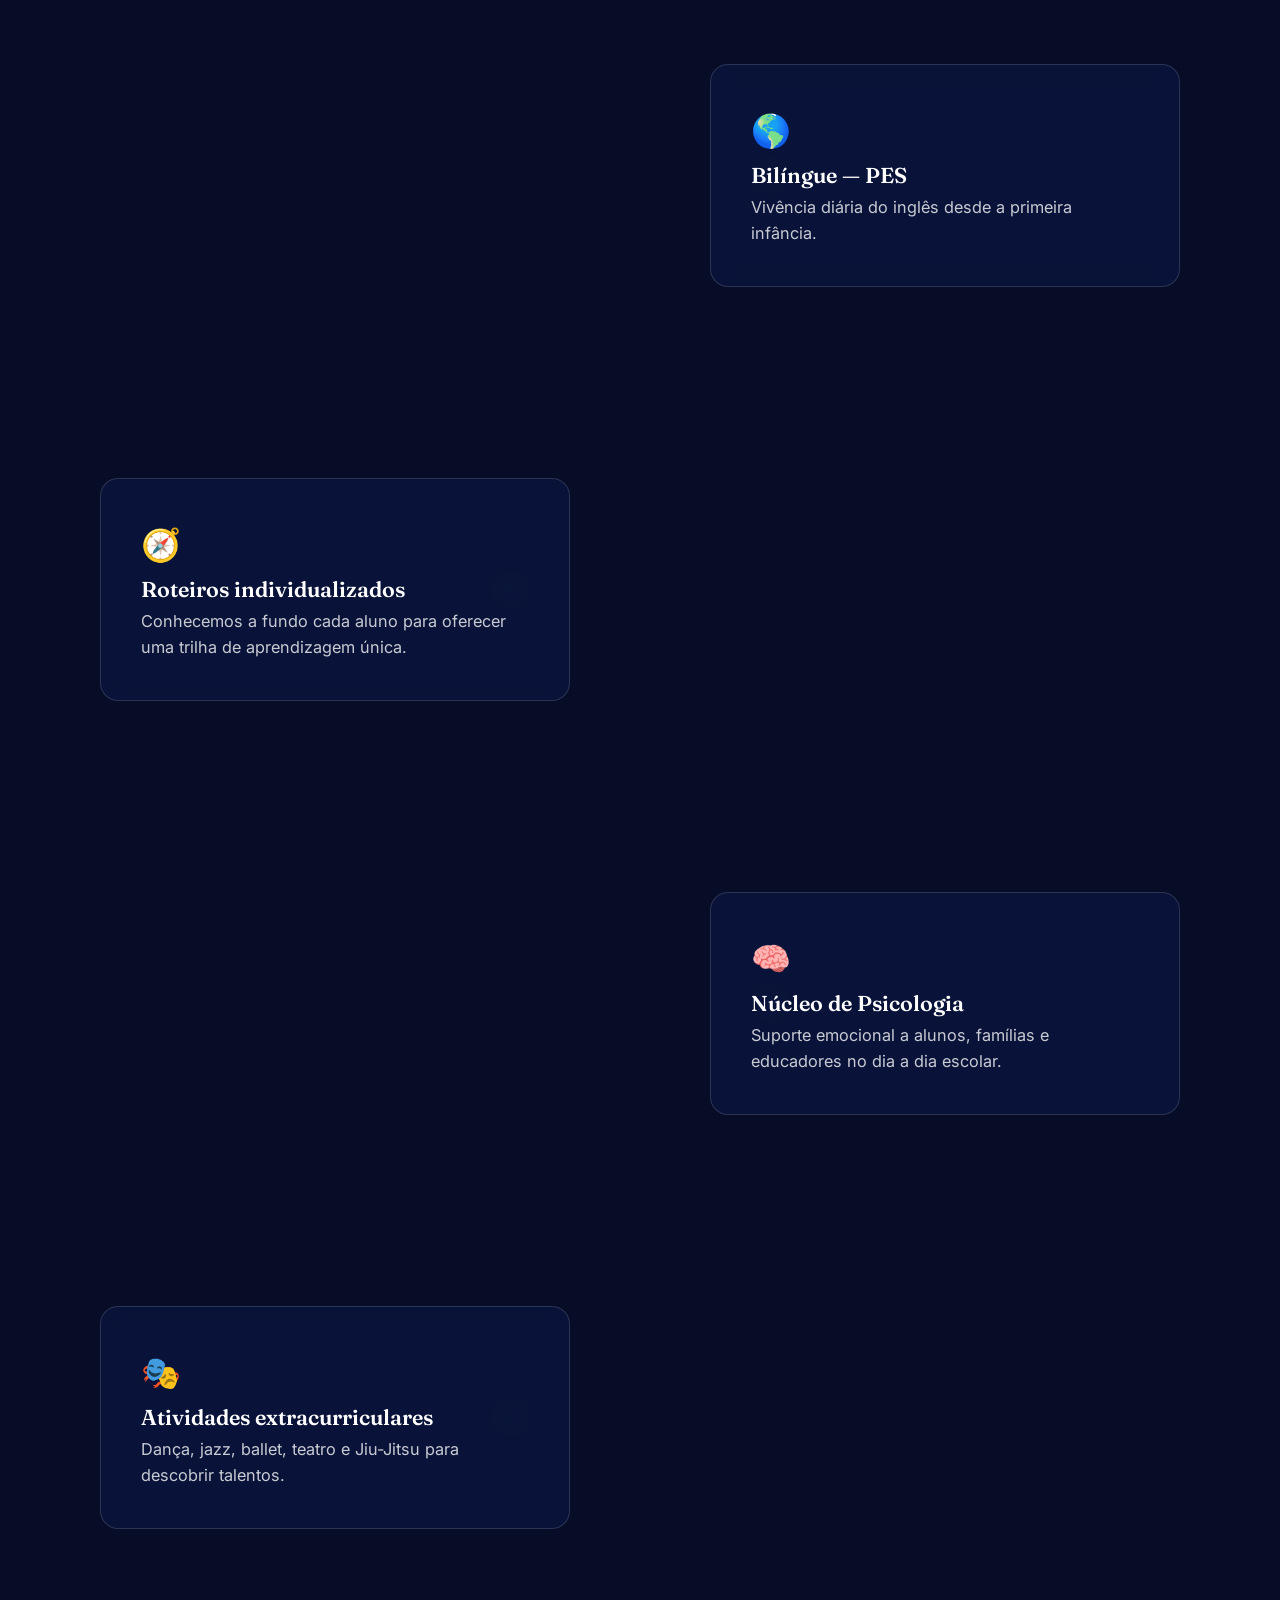
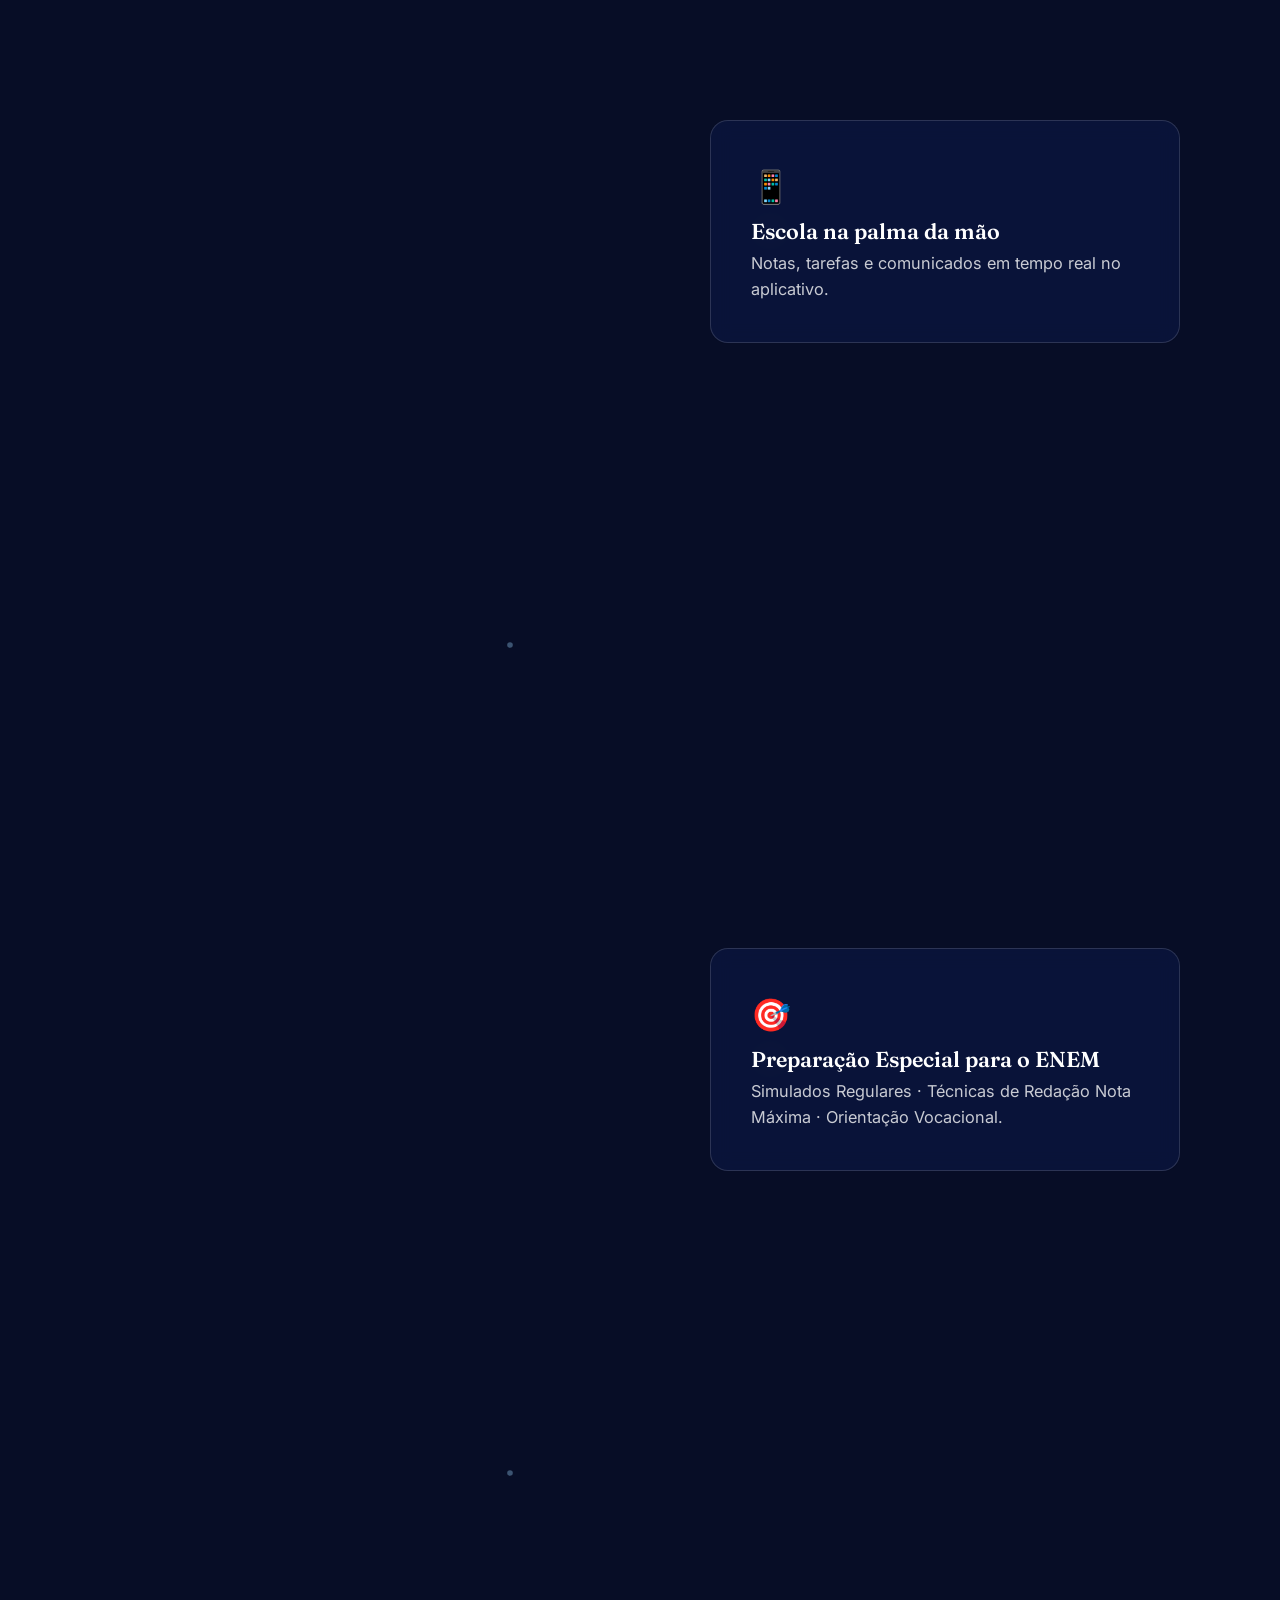
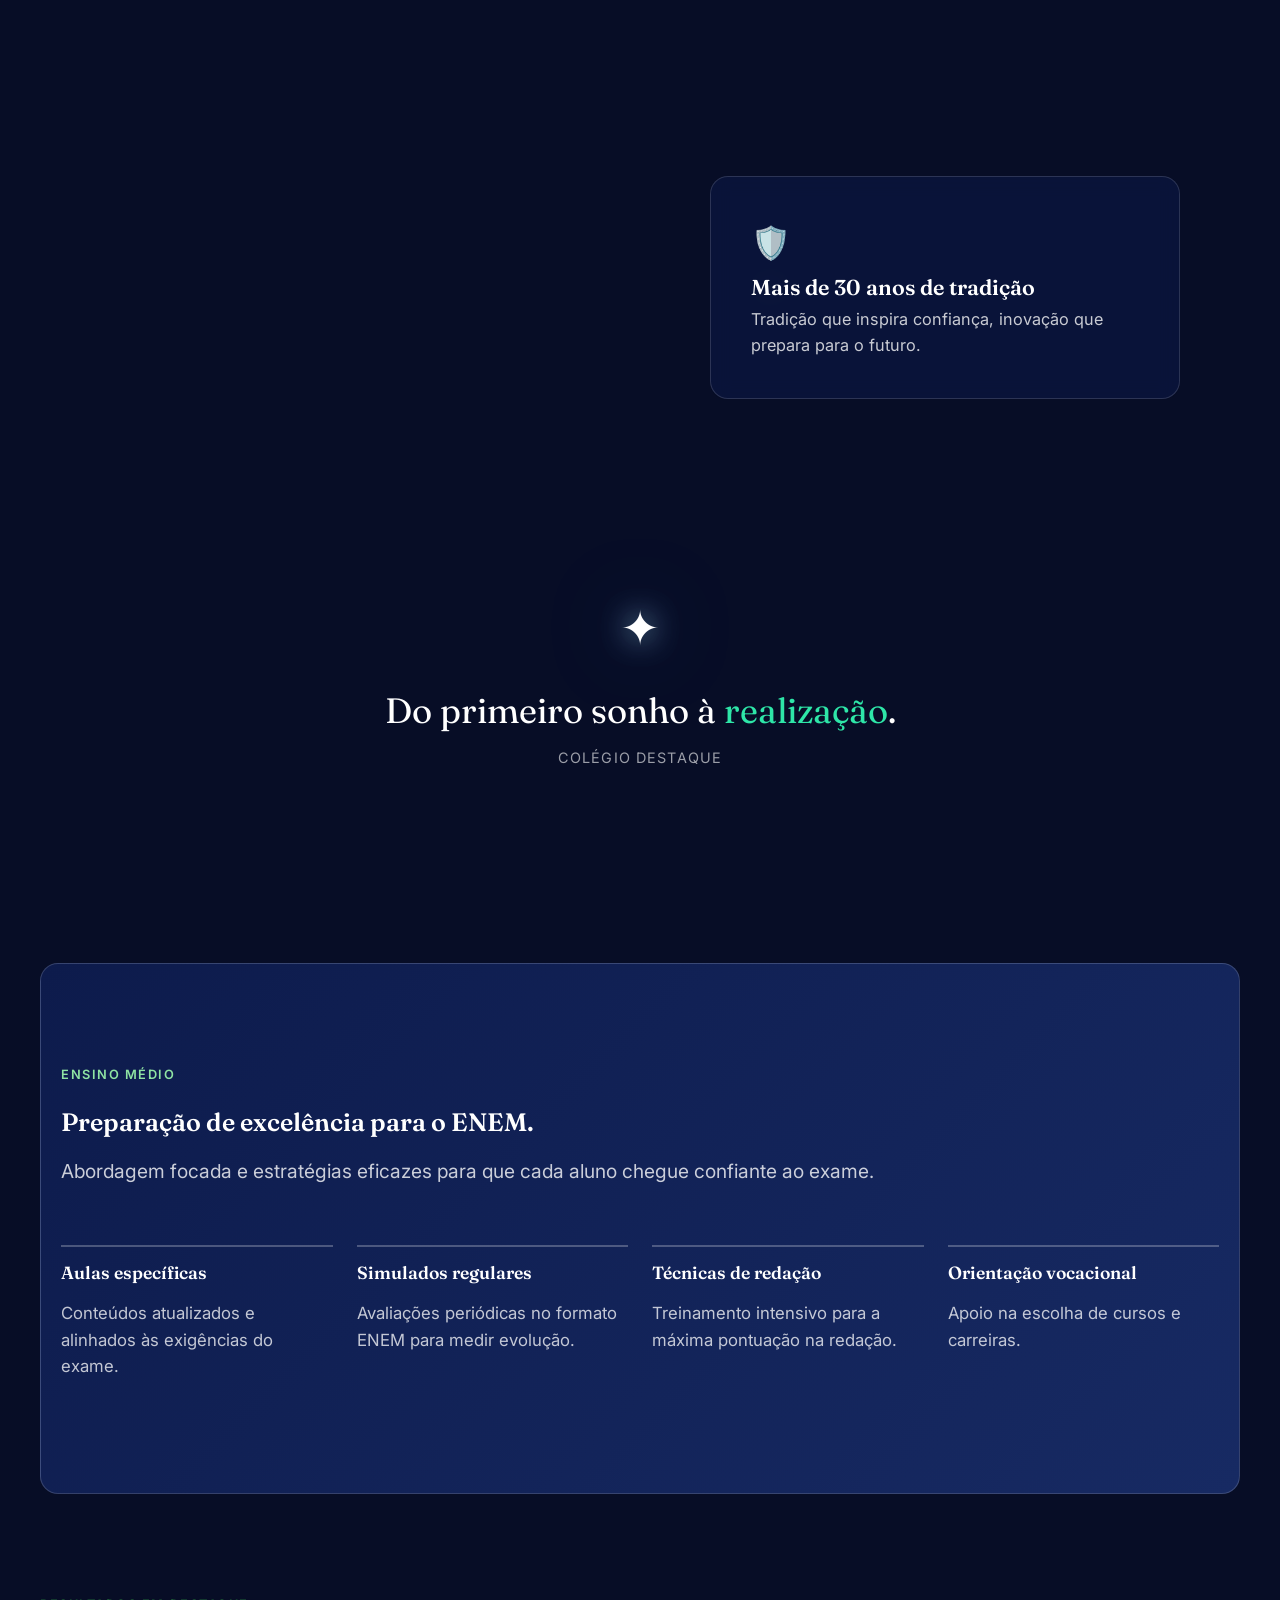
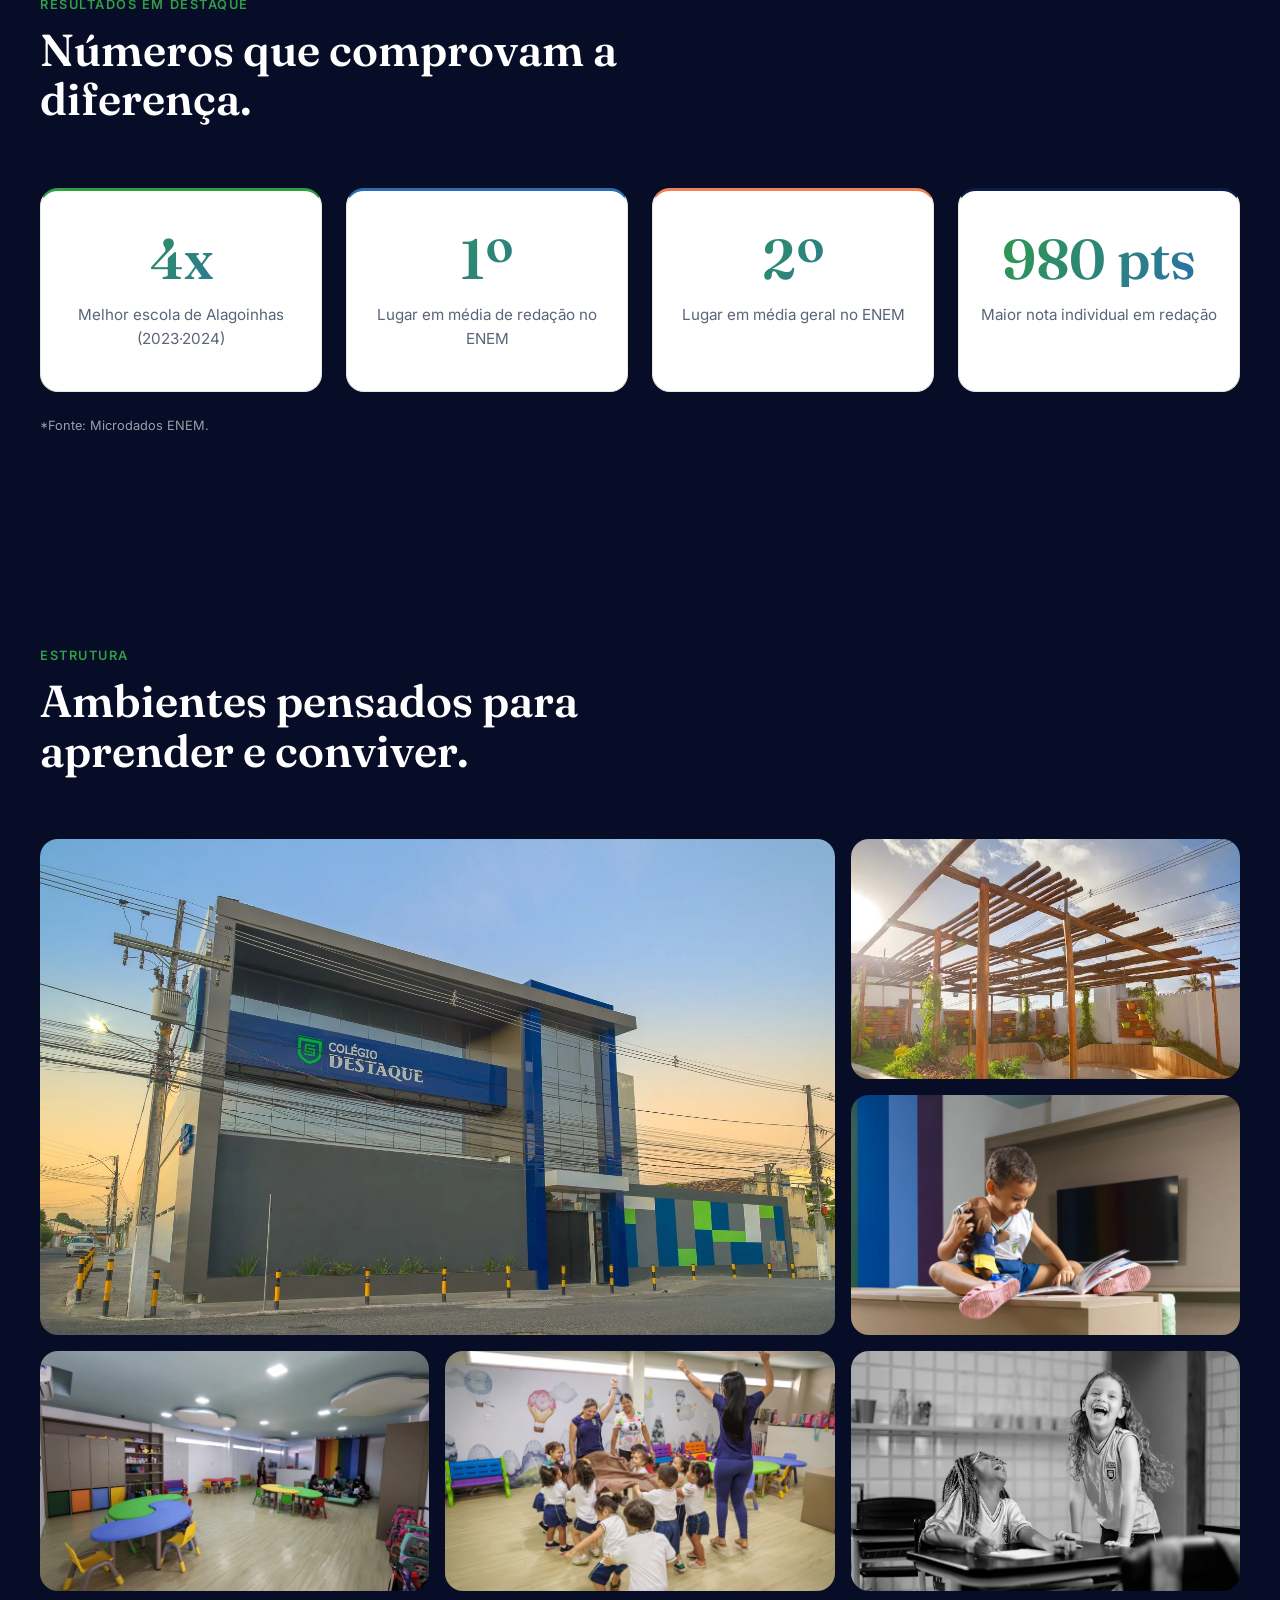
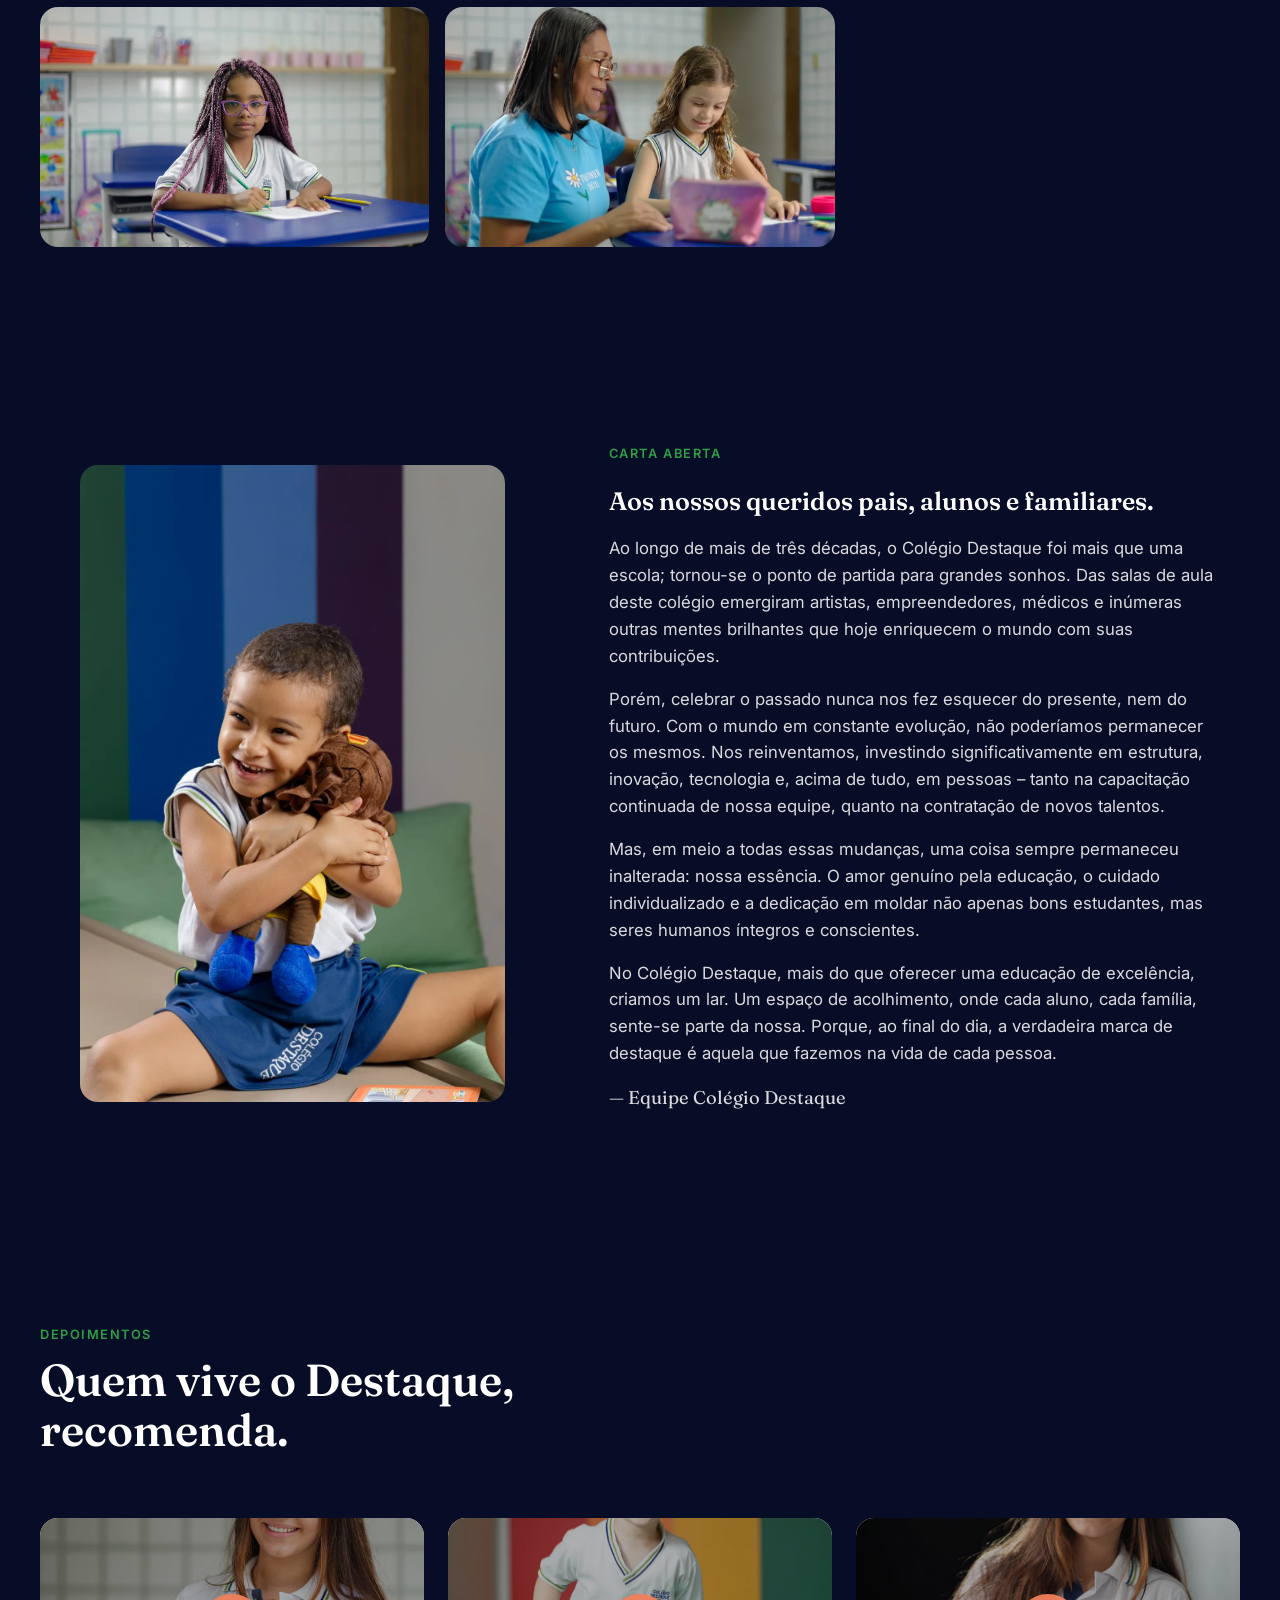
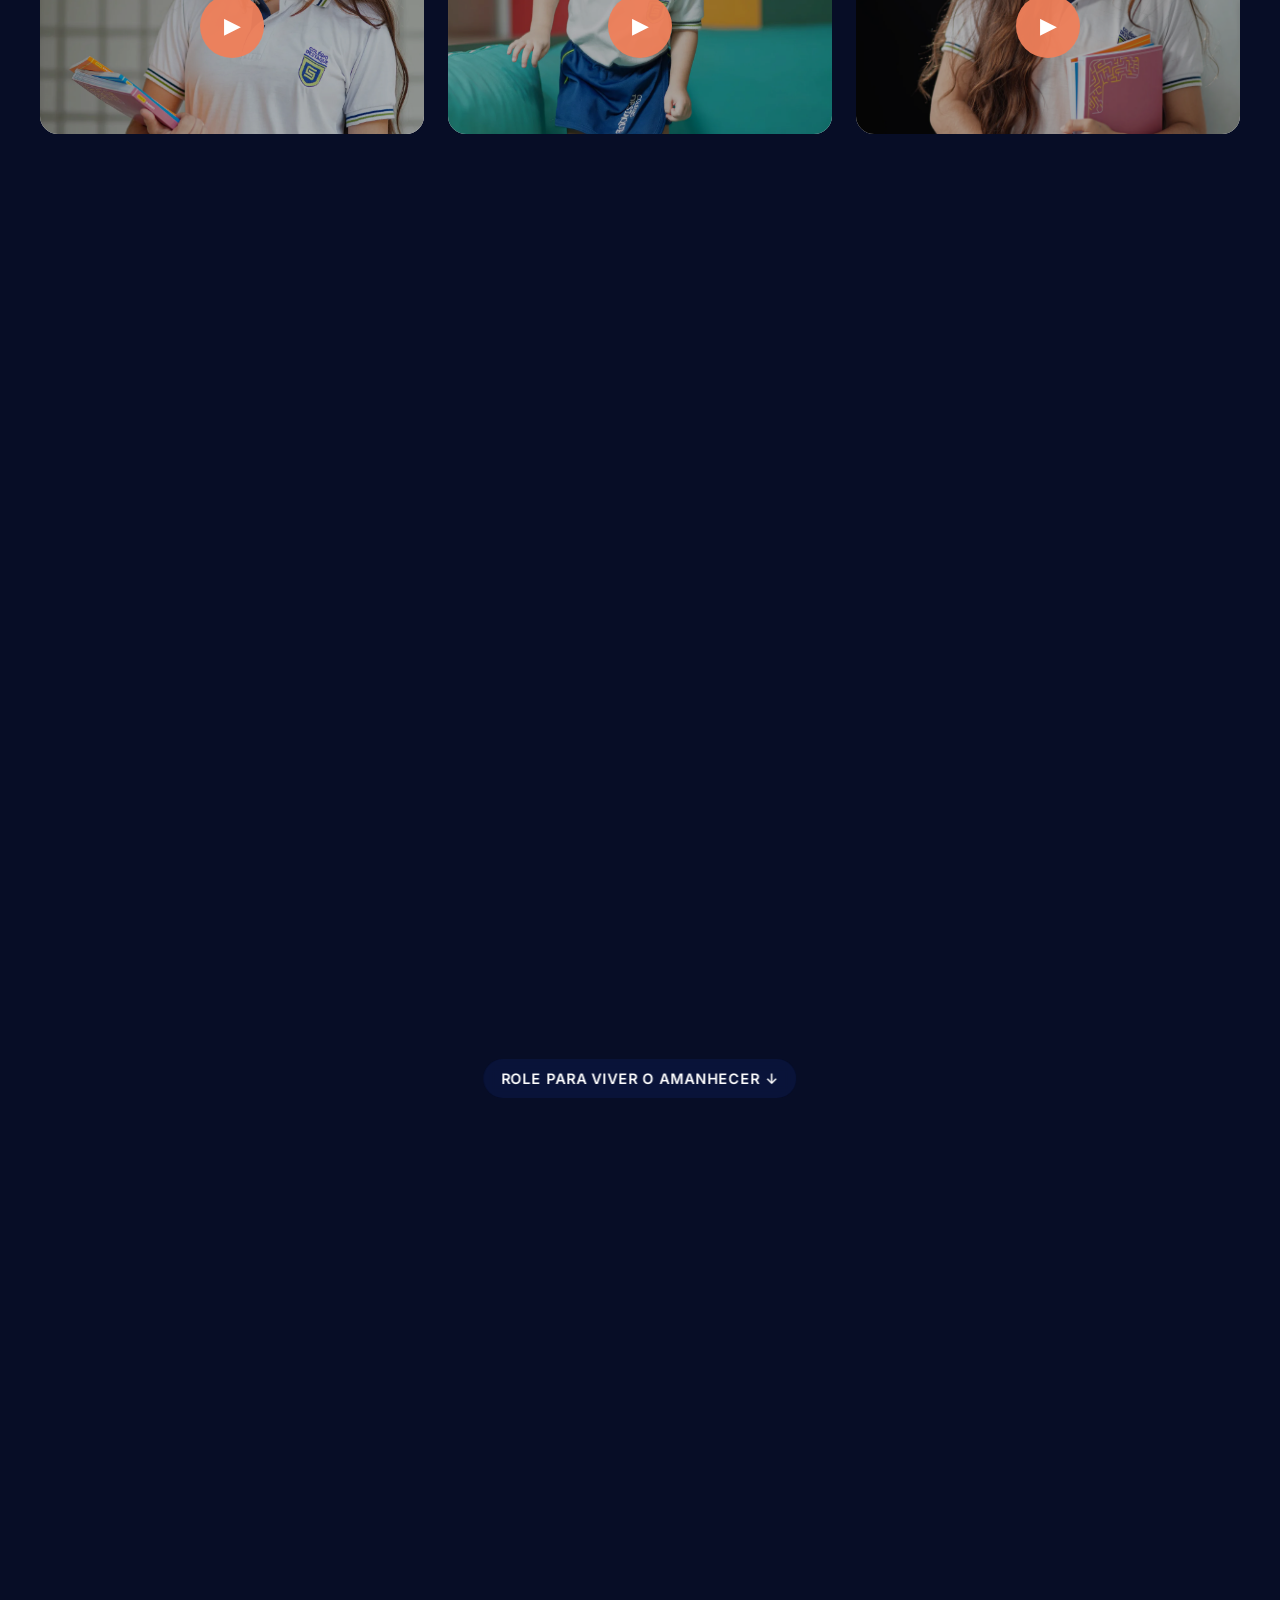
==== commit c93038a4: "copy: bilingual program is PES (not International School)" ====
--- a/index.html
+++ b/index.html
@@ -61,7 +61,7 @@
       <div class="pillars">
         <article class="pillar reveal"><div class="pillar-ic">🎓</div><h3>Ensino de excelência</h3><p>Metodologia sólida, professores dedicados e preparação de ponta para o ENEM.</p></article>
         <article class="pillar reveal"><div class="pillar-ic">💛</div><h3>Cuidado individual</h3><p>Roteiros de aprendizagem personalizados e núcleo de psicologia dedicado a cada aluno.</p></article>
-        <article class="pillar reveal"><div class="pillar-ic">🌎</div><h3>Visão de futuro</h3><p>Programa bilíngue (International School), tempo integral e tecnologia no dia a dia.</p></article>
+        <article class="pillar reveal"><div class="pillar-ic">🌎</div><h3>Visão de futuro</h3><p>Programa bilíngue (PES), tempo integral e tecnologia no dia a dia.</p></article>
       </div>
     </section>
     <section class="segmentos container" id="segmentos">
@@ -131,7 +131,7 @@
           <li class="traj-item" data-side="left"><span class="traj-node"></span>
             <article class="traj-card"><span class="traj-ic">🕐</span><h3>Ensino em tempo integral</h3><p>Jornada estendida com aulas, atividades extracurriculares e acompanhamento o dia todo.</p></article></li>
           <li class="traj-item" data-side="right"><span class="traj-node"></span>
-            <article class="traj-card"><span class="traj-ic">🌎</span><h3>Bilíngue — International School</h3><p>Vivência diária do inglês desde a primeira infância.</p></article></li>
+            <article class="traj-card"><span class="traj-ic">🌎</span><h3>Bilíngue — PES</h3><p>Vivência diária do inglês desde a primeira infância.</p></article></li>
           <li class="traj-item" data-side="left"><span class="traj-node"></span>
             <article class="traj-card"><span class="traj-ic">🧭</span><h3>Roteiros individualizados</h3><p>Conhecemos a fundo cada aluno para oferecer uma trilha de aprendizagem única.</p></article></li>
           <li class="traj-item" data-side="right"><span class="traj-node"></span>
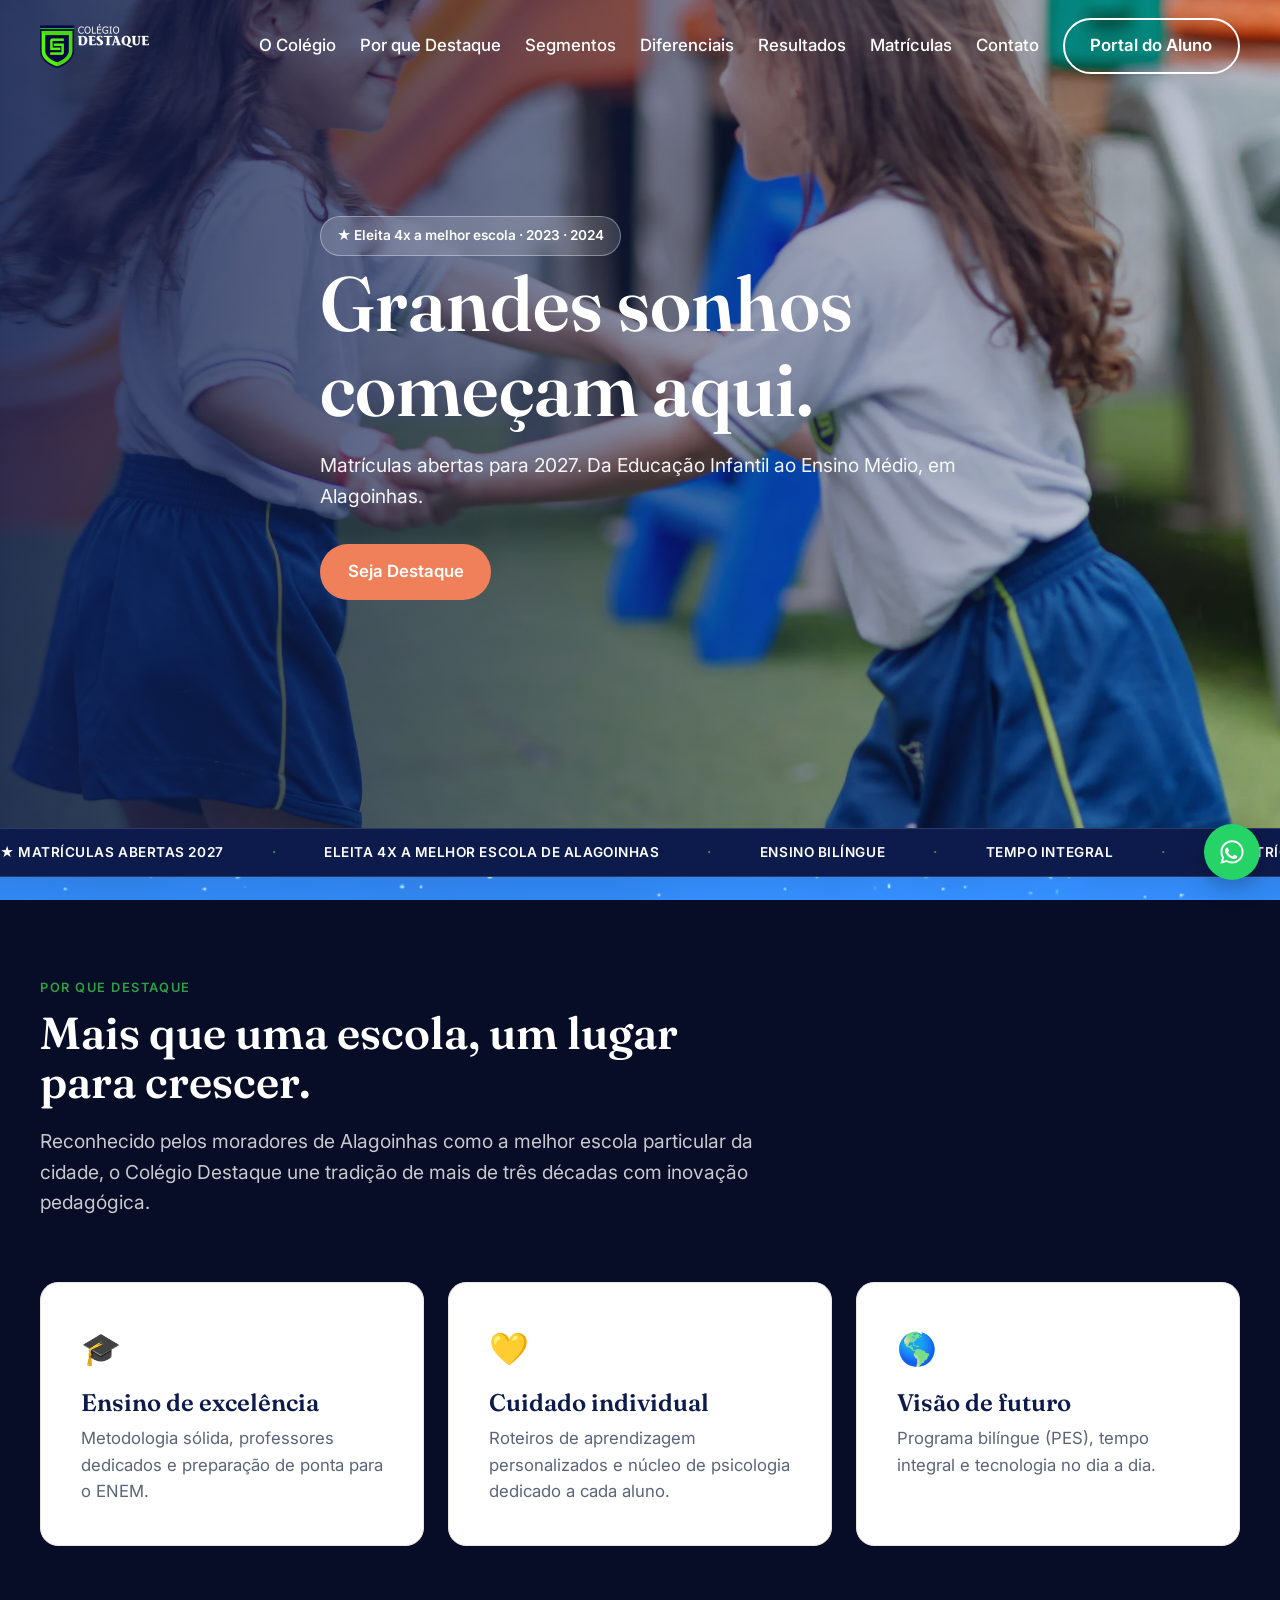
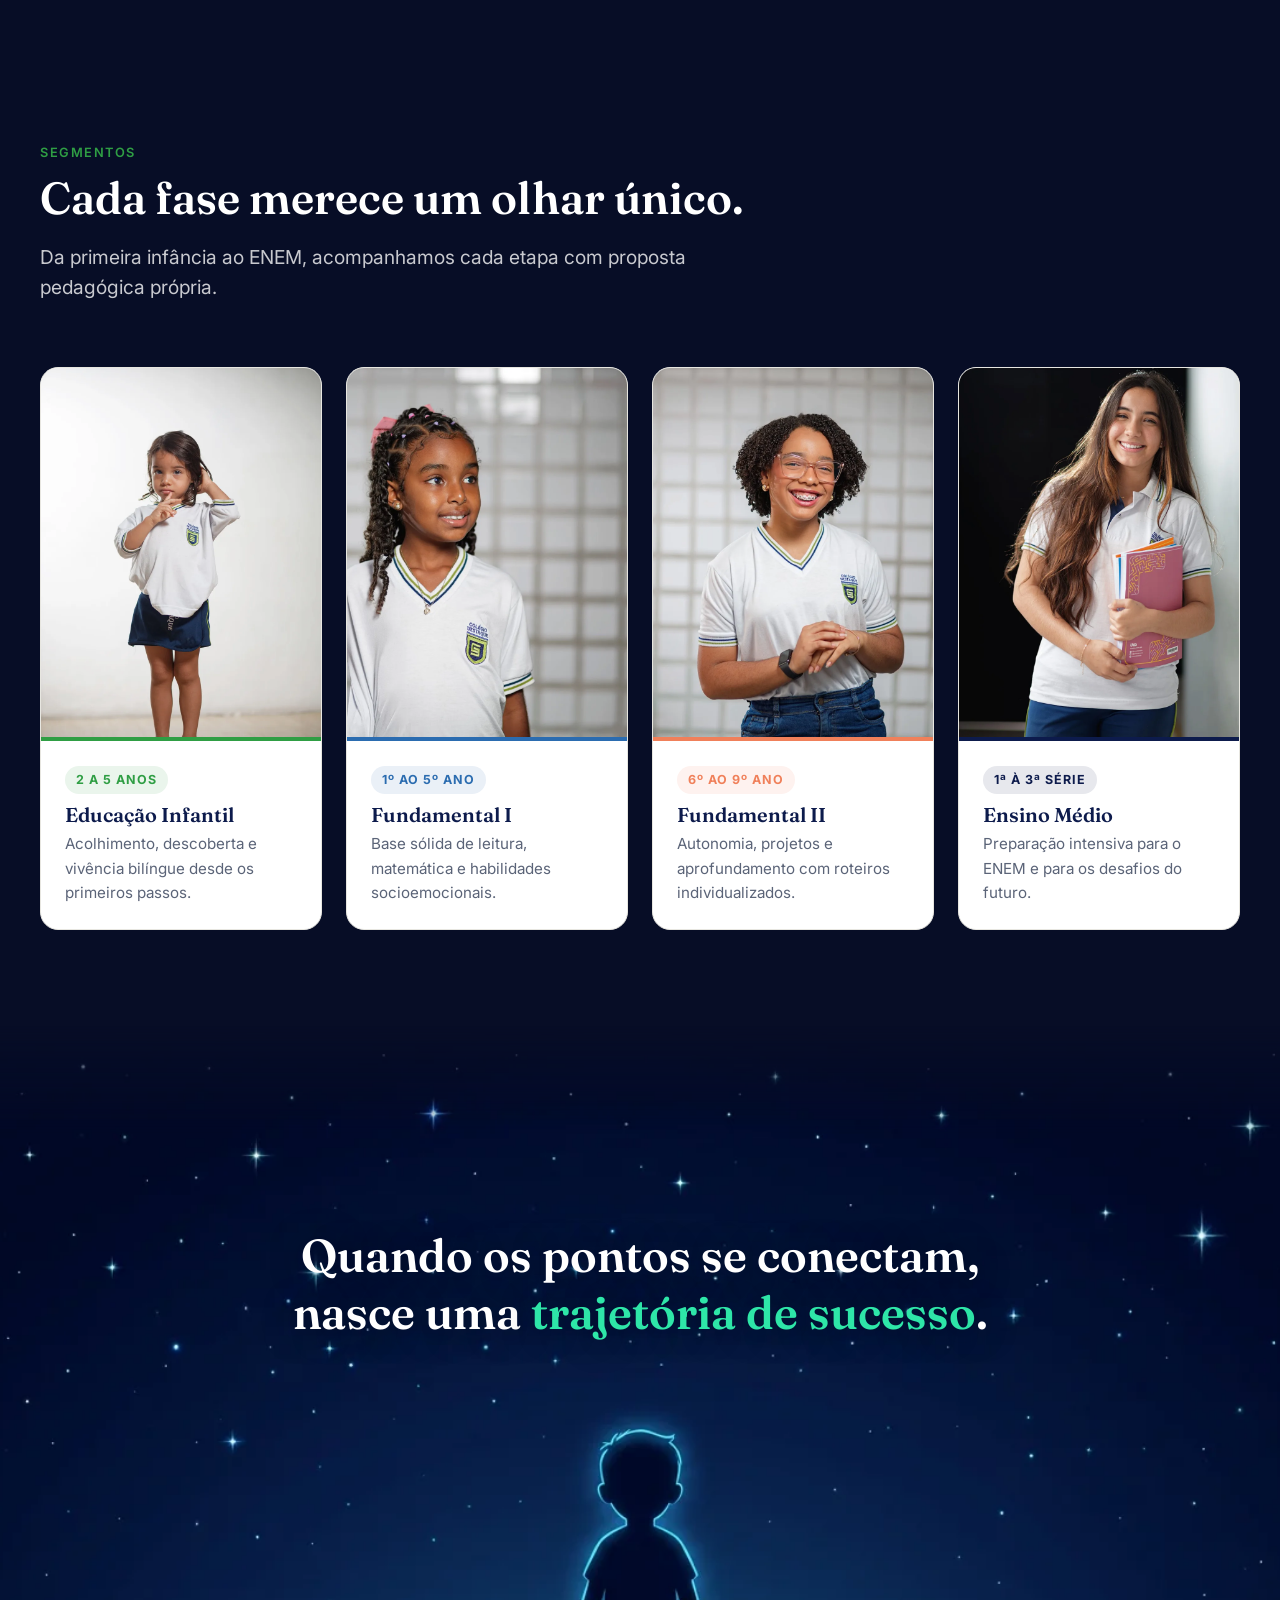
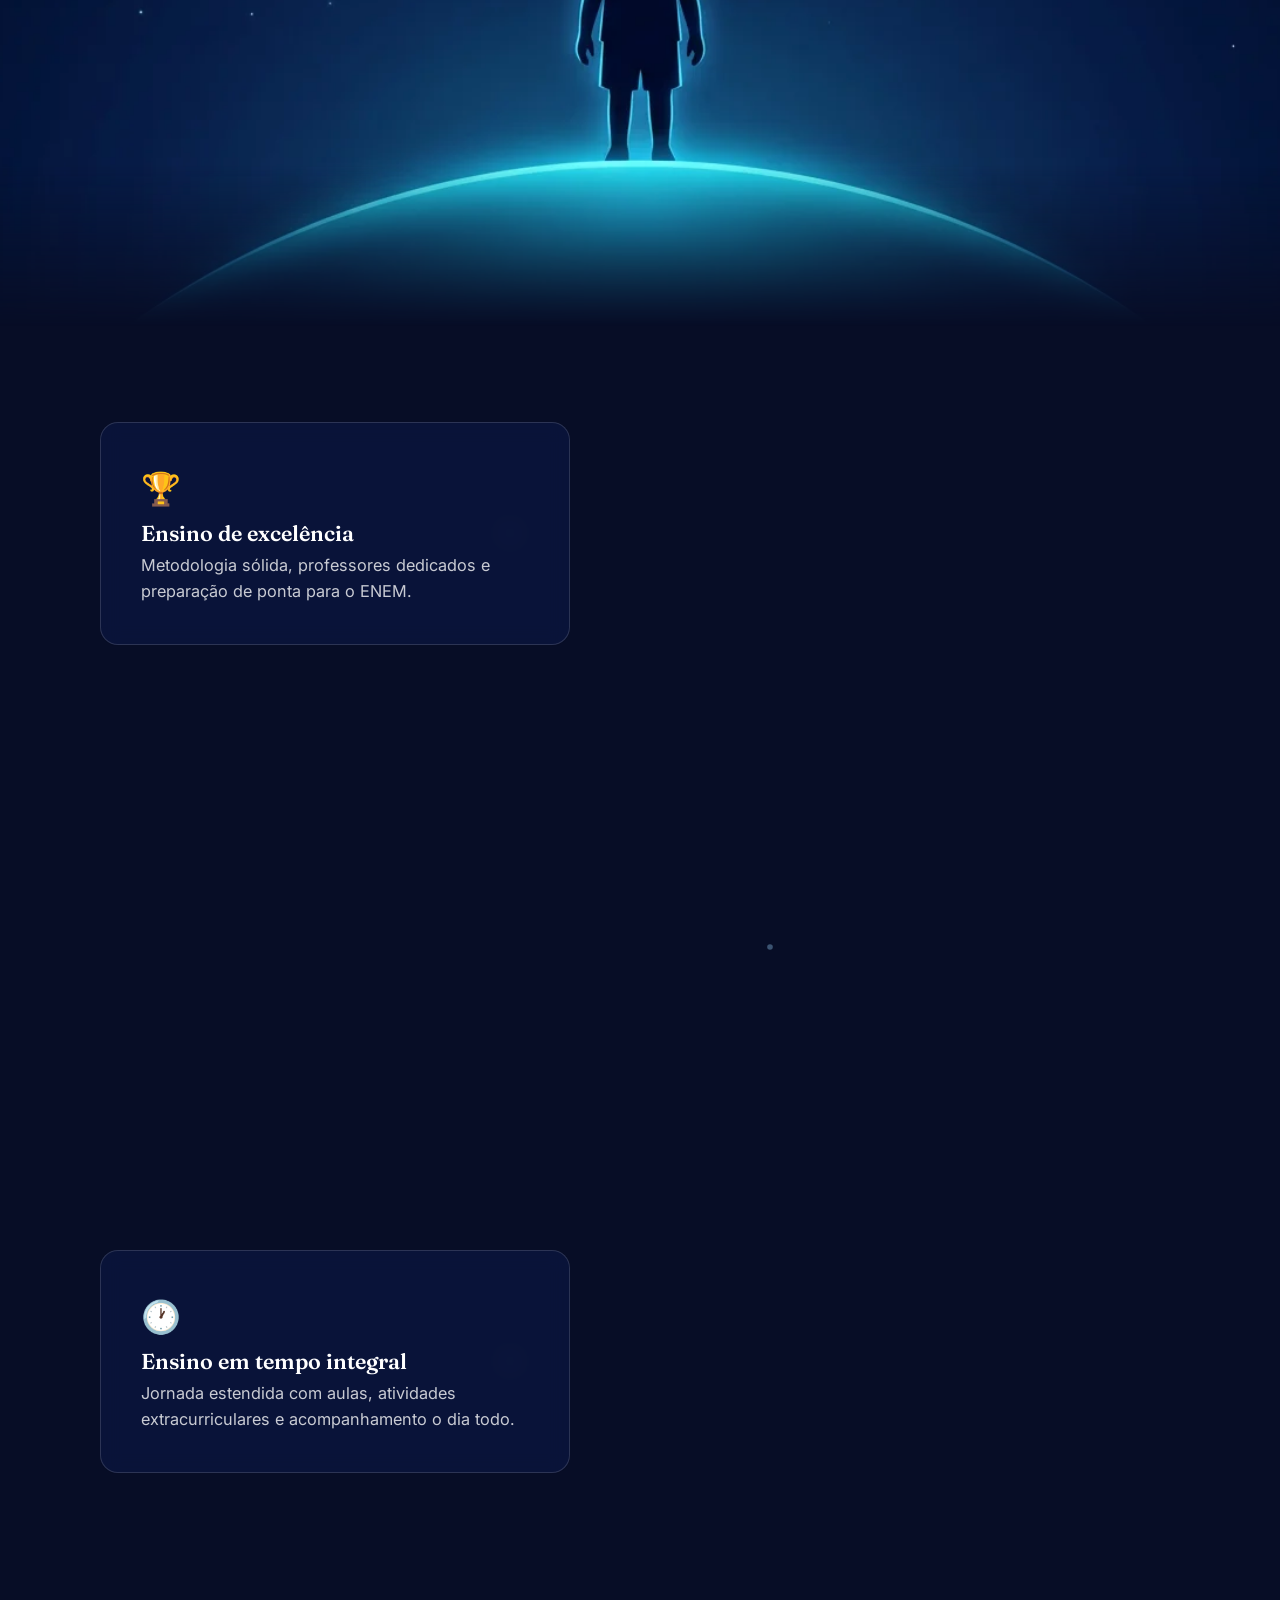
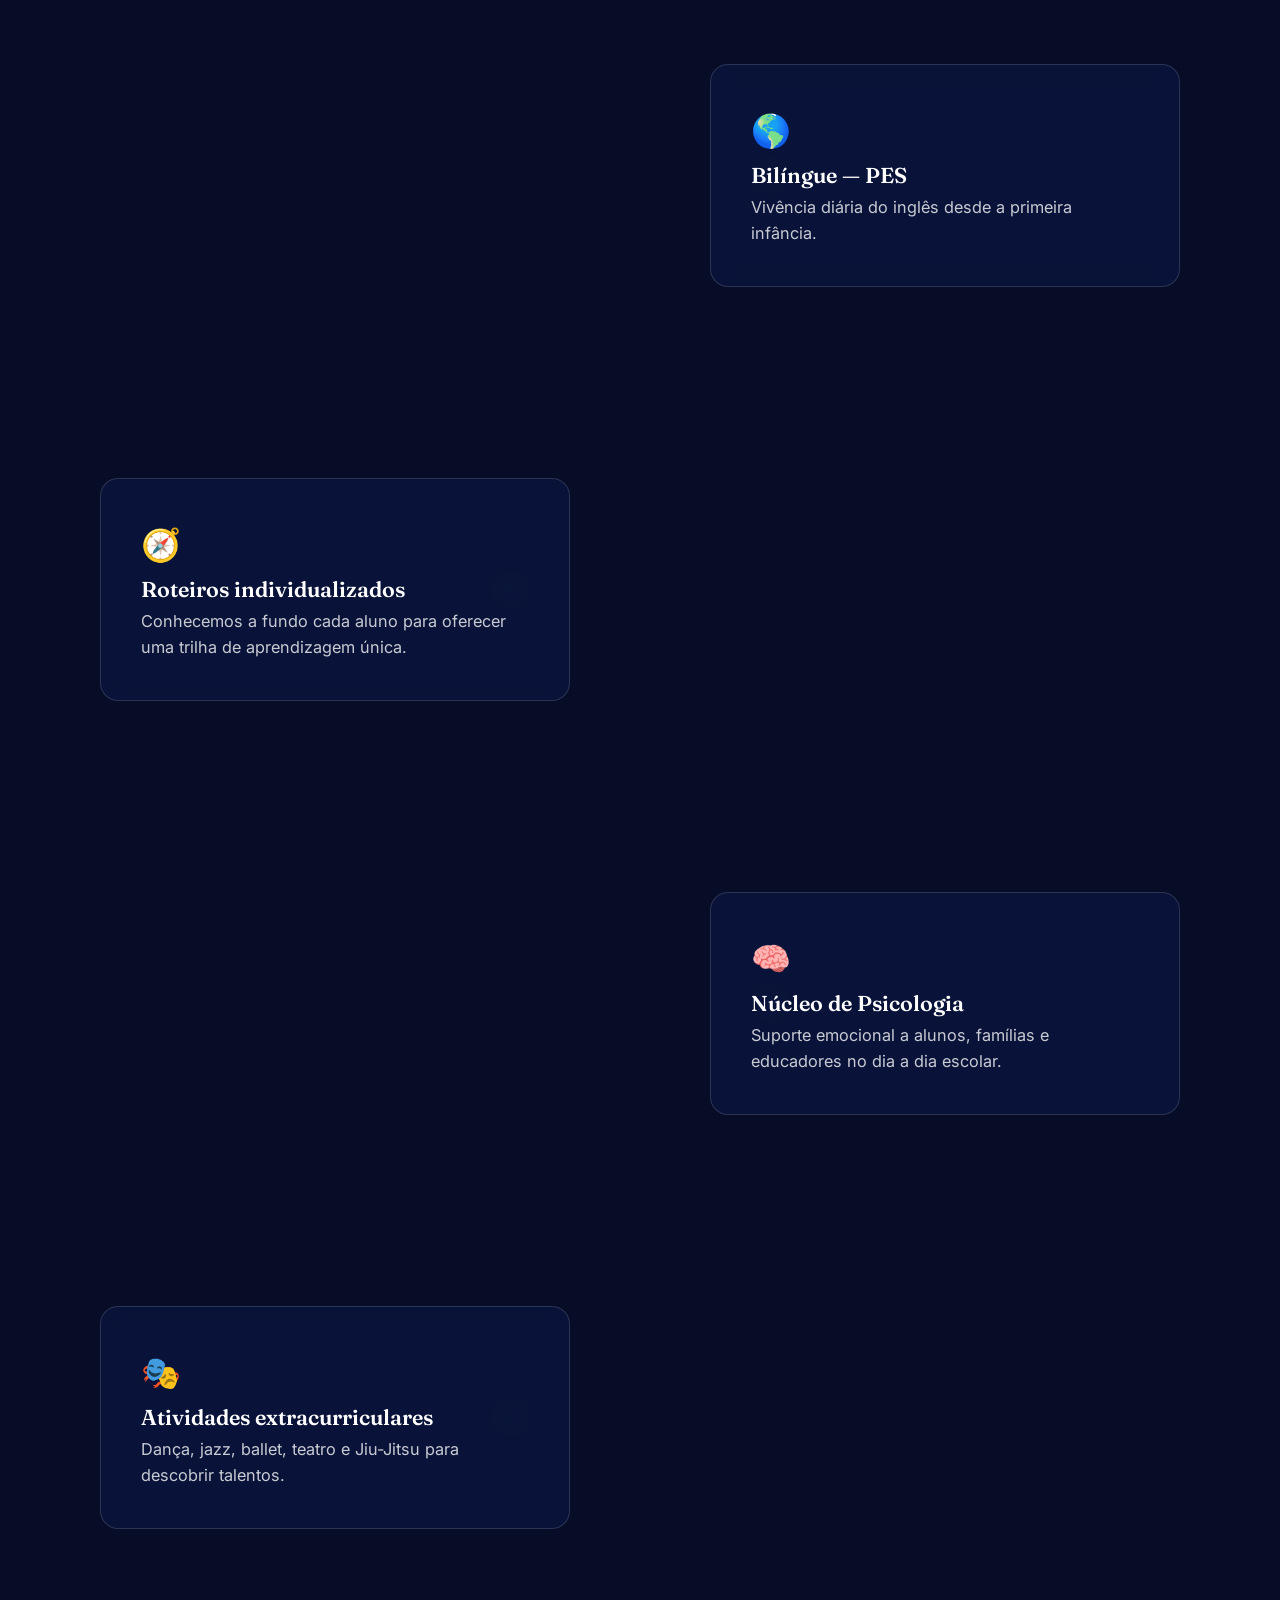
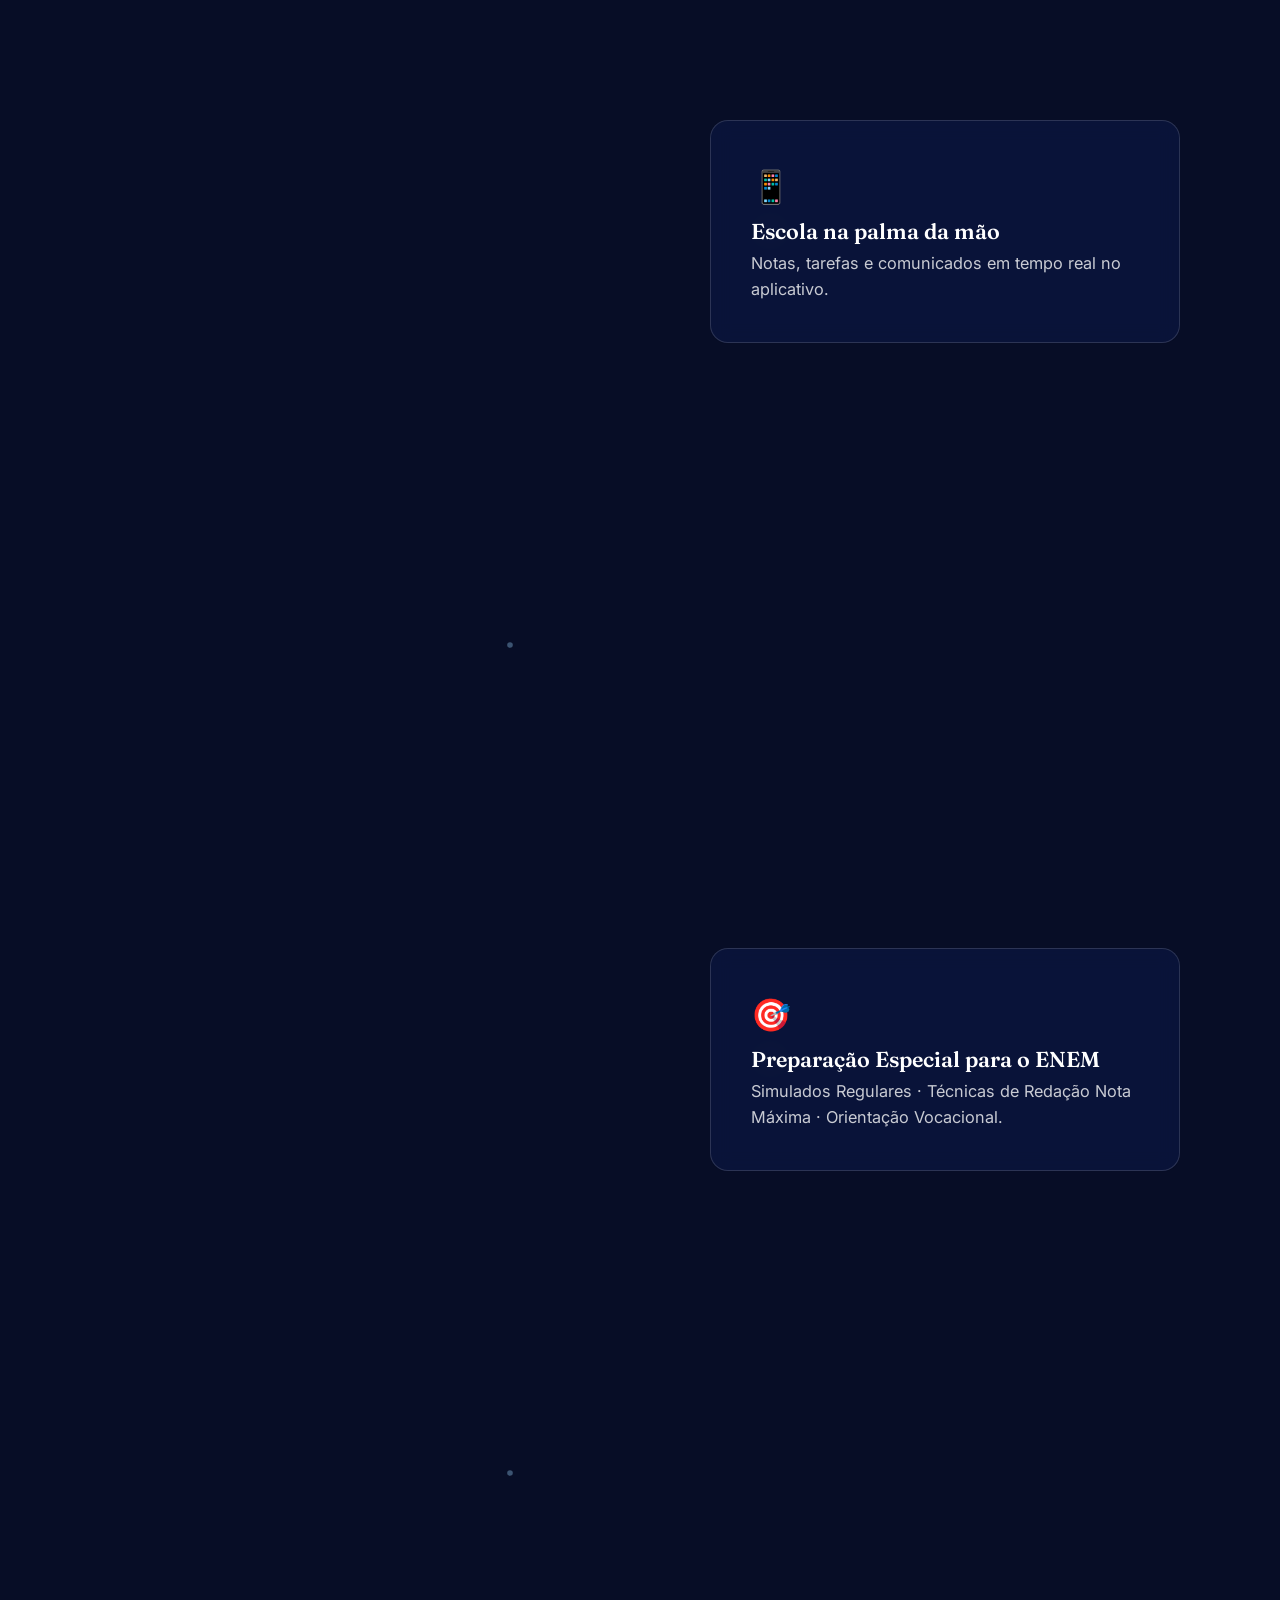
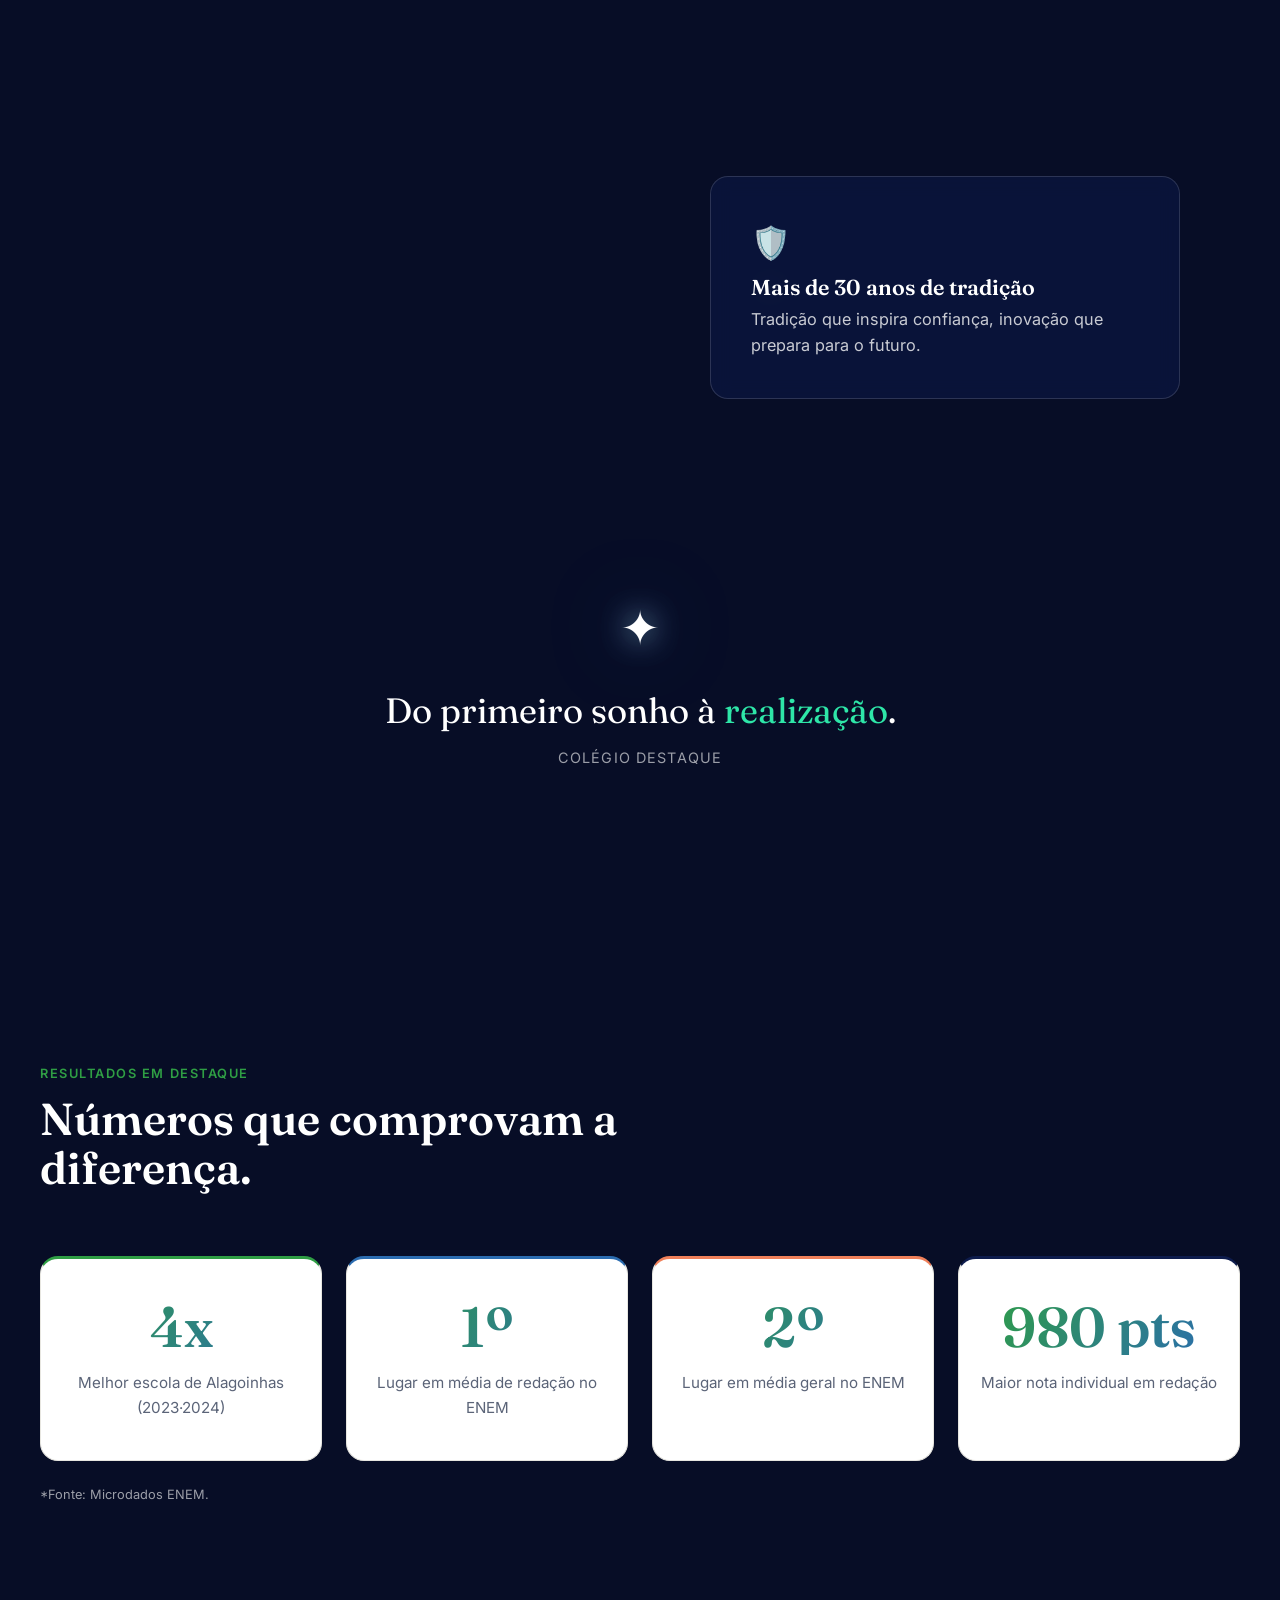
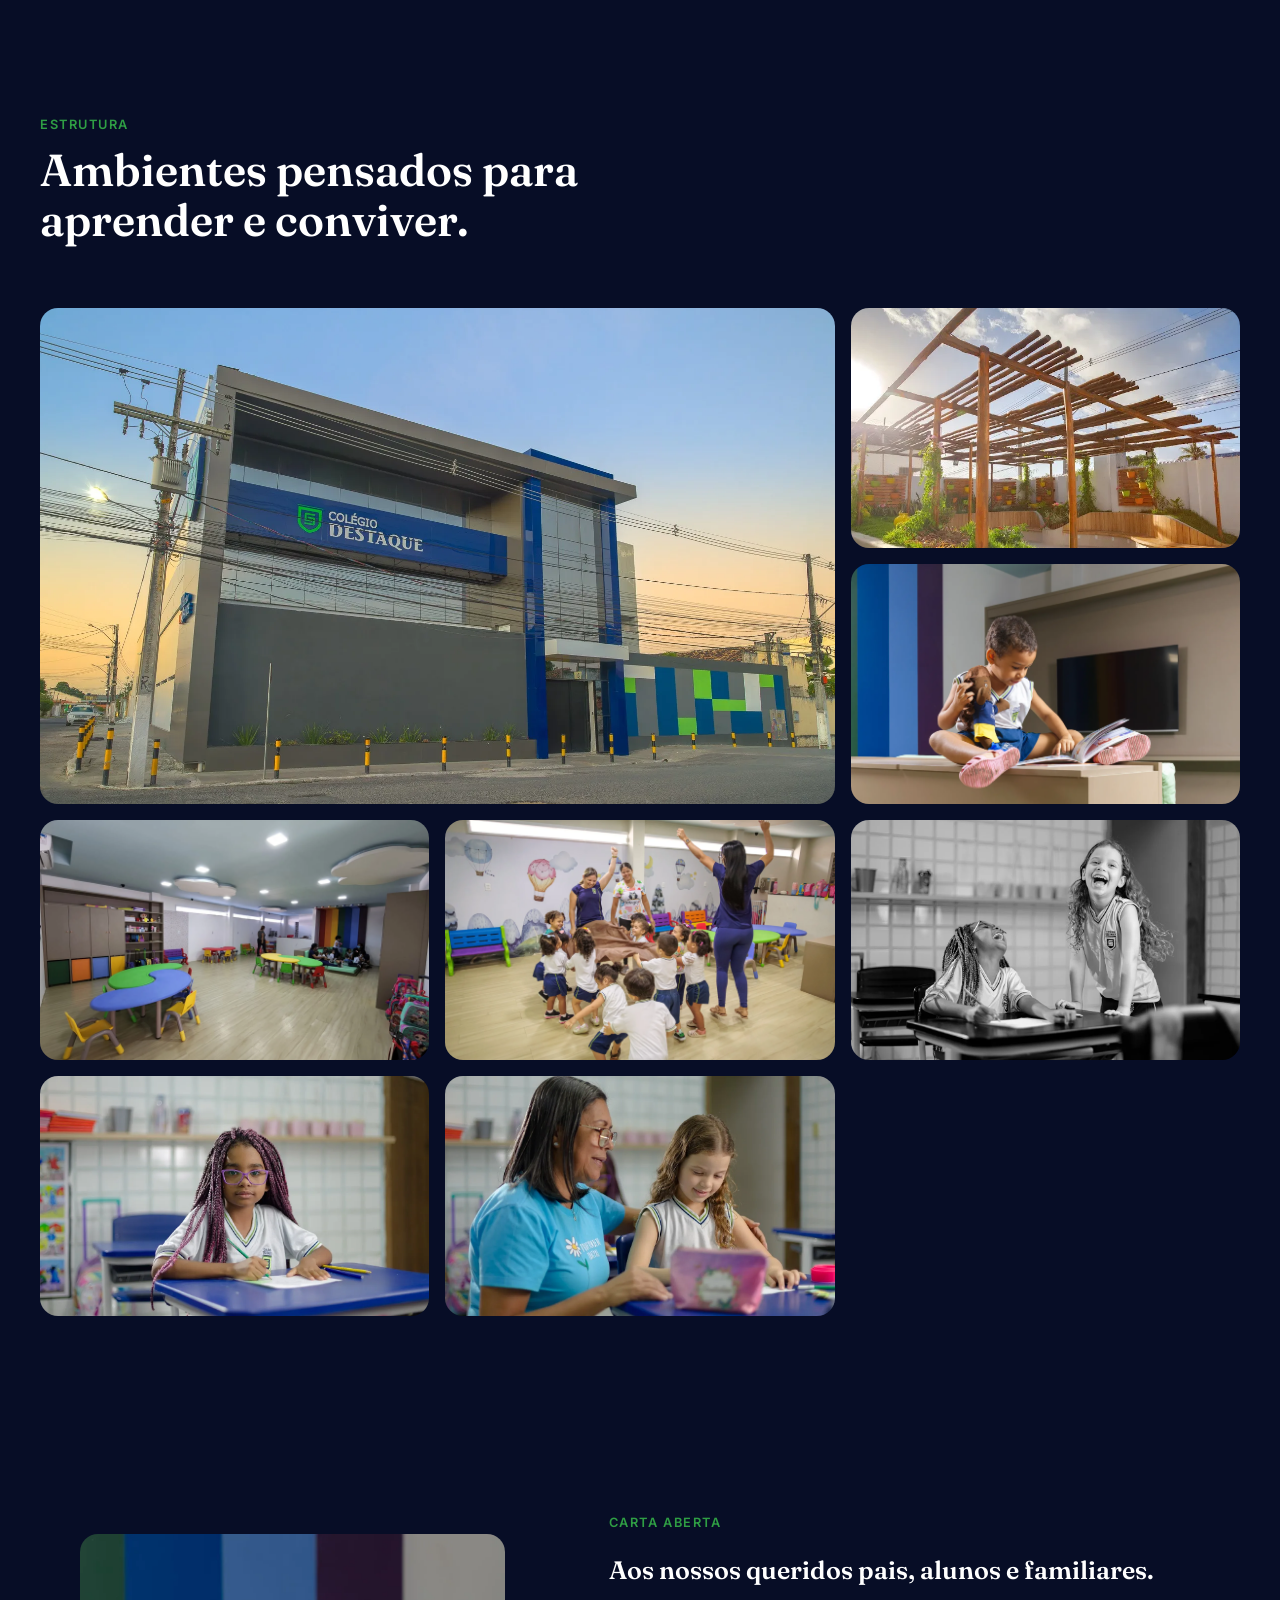
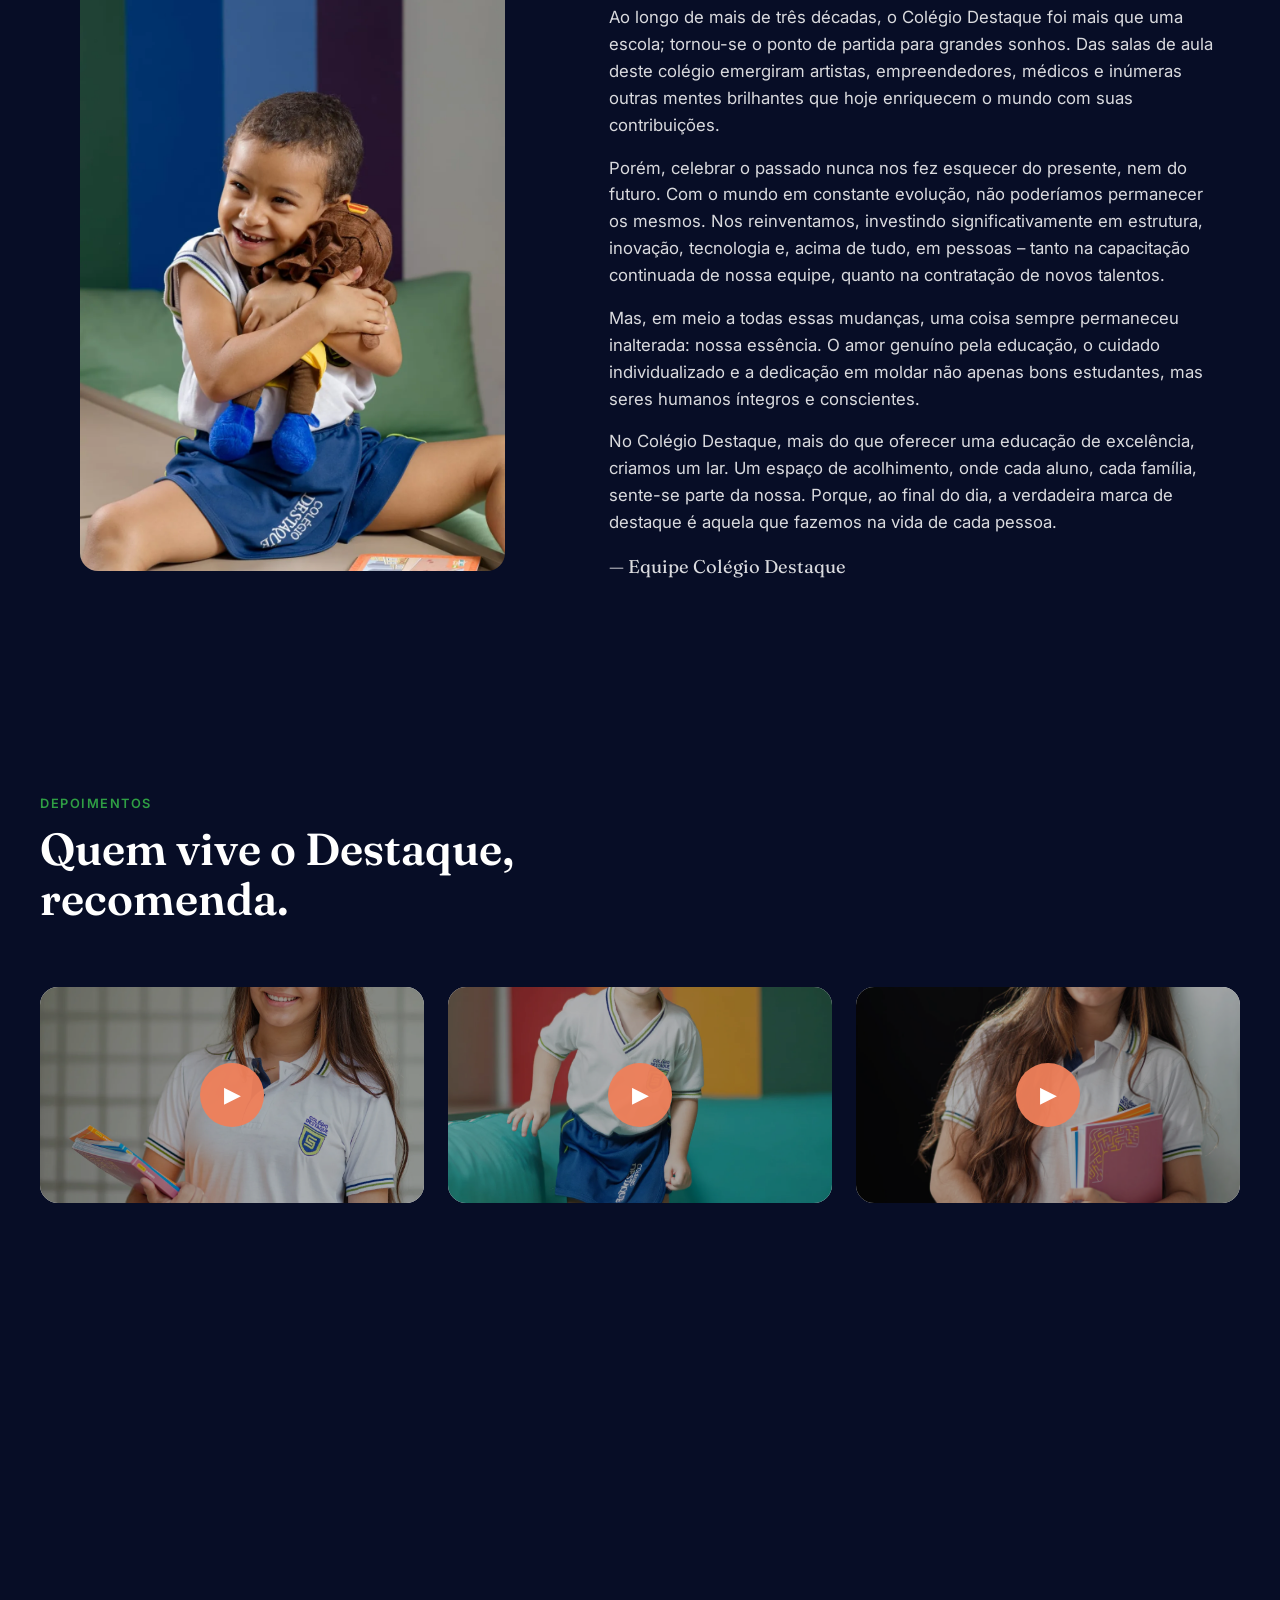
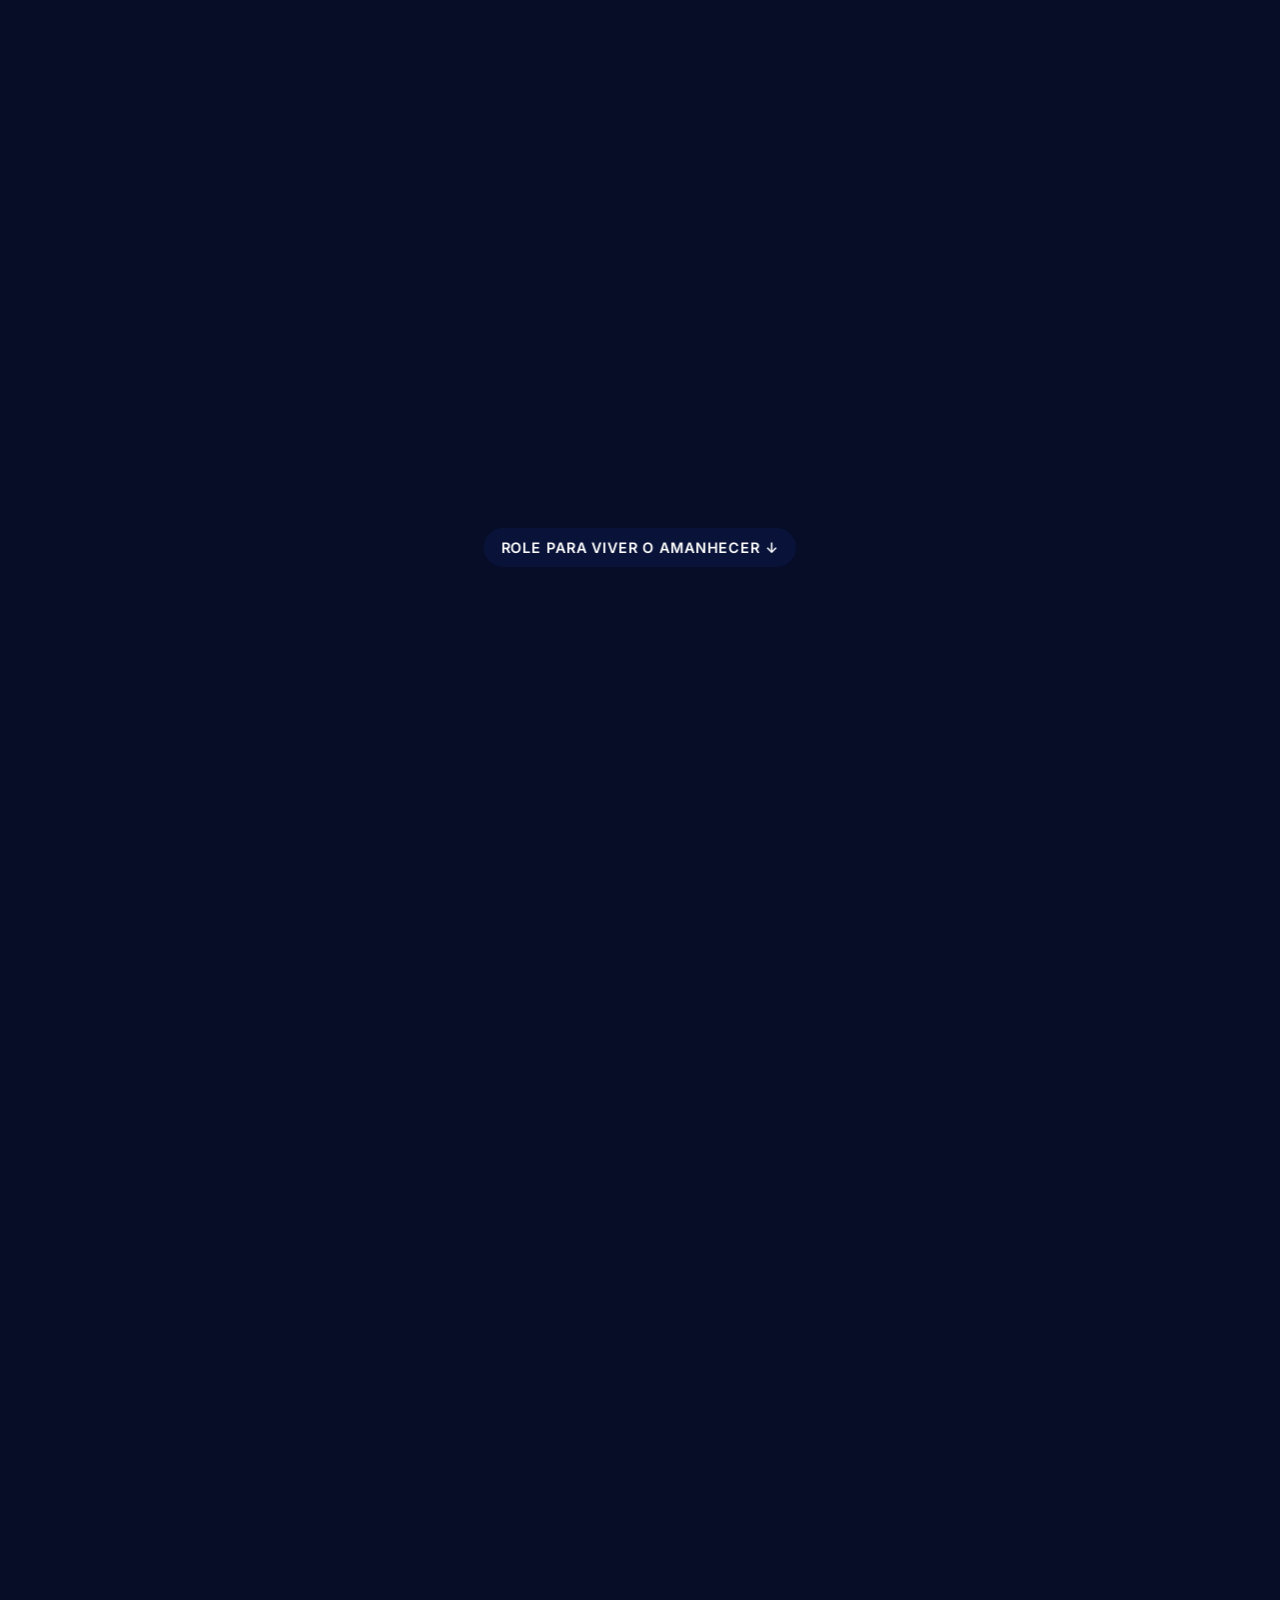
==== commit ae69b7fa: "feat: remove dedicated ENEM section (superseded by trajectory card)" ====
--- a/index.html
+++ b/index.html
@@ -156,19 +156,6 @@
         <span class="traj-brand">Colégio Destaque</span>
       </div>
     </section>
-    <section class="enem">
-      <div class="container reveal">
-        <span class="eyebrow" style="color:#8fe3a3">Ensino Médio</span>
-        <h2>Preparação de excelência para o ENEM.</h2>
-        <p class="lead lead-light">Abordagem focada e estratégias eficazes para que cada aluno chegue confiante ao exame.</p>
-        <div class="enem-grid">
-          <div class="enem-item"><h3>Aulas específicas</h3><p>Conteúdos atualizados e alinhados às exigências do exame.</p></div>
-          <div class="enem-item"><h3>Simulados regulares</h3><p>Avaliações periódicas no formato ENEM para medir evolução.</p></div>
-          <div class="enem-item"><h3>Técnicas de redação</h3><p>Treinamento intensivo para a máxima pontuação na redação.</p></div>
-          <div class="enem-item"><h3>Orientação vocacional</h3><p>Apoio na escolha de cursos e carreiras.</p></div>
-        </div>
-      </div>
-    </section>
     <section class="results" id="resultados">
       <div class="container">
         <div class="section-head reveal"><span class="eyebrow">Resultados em Destaque</span>
--- a/css/styles.css
+++ b/css/styles.css
@@ -99,14 +99,6 @@
 .pillar h3 { font-size: var(--h3); margin: 0 0 .5rem; }
 .pillar p { color: var(--muted); margin: 0; }
 @media (max-width: 860px) { .pillars { grid-template-columns: 1fr; } }
-.enem { background: linear-gradient(135deg, #0D1B4C 0%, #172a63 100%); color: #fff; border-radius: var(--radius); margin-inline: auto;
-  width: min(100% - 2.5rem, var(--maxw)); }
-.enem h2 { color: #fff; }
-.lead-light { color: rgba(255,255,255,.8); }
-.enem-grid { display: grid; grid-template-columns: repeat(4, 1fr); gap: var(--s-3); margin-top: var(--s-4); }
-.enem-item h3 { color: #fff; font-size: 1.1rem; padding-top: var(--s-2); border-top: 2px solid rgba(255,255,255,.25); }
-.enem-item p { color: rgba(255,255,255,.75); }
-@media (max-width: 860px) { .enem-grid { grid-template-columns: 1fr 1fr; } }
 .stats { display: grid; grid-template-columns: repeat(4, 1fr); gap: var(--s-3); }
 .stat { text-align: center; padding: var(--s-4) var(--s-2); background: #fff;
   border: 1px solid var(--line); border-top: 3px solid var(--green); border-radius: var(--radius); }
@@ -211,7 +203,6 @@
 body.has-aurora .signature { color: #fff; }
 body.has-aurora .results-src { color: rgba(255,255,255,.6); }
 body.has-aurora .marquee { border-block: 1px solid rgba(255,255,255,.14); }
-body.has-aurora .enem { border: 1px solid rgba(255,255,255,.16); }
 body.has-aurora .site-footer { border-top: 1px solid rgba(255,255,255,.12); }
 
 /* Scrub de matrícula — cinema de scroll */
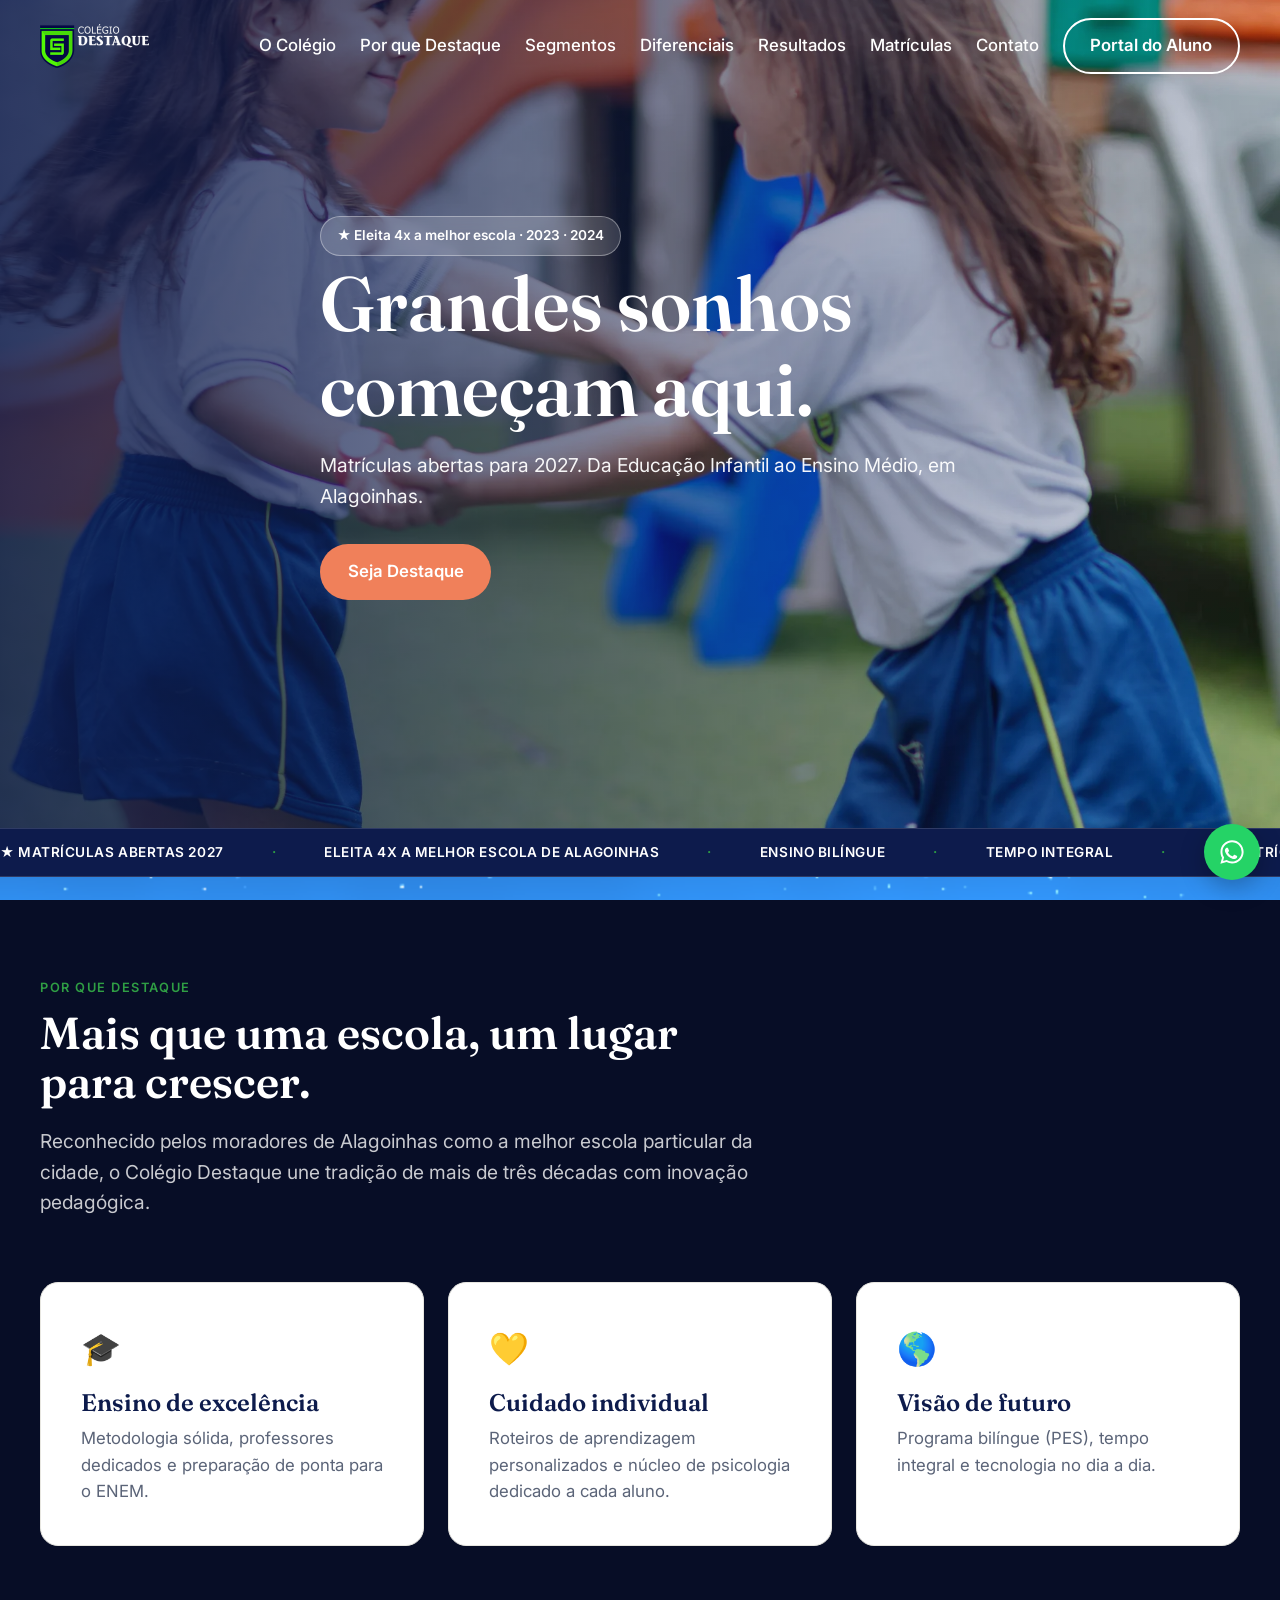
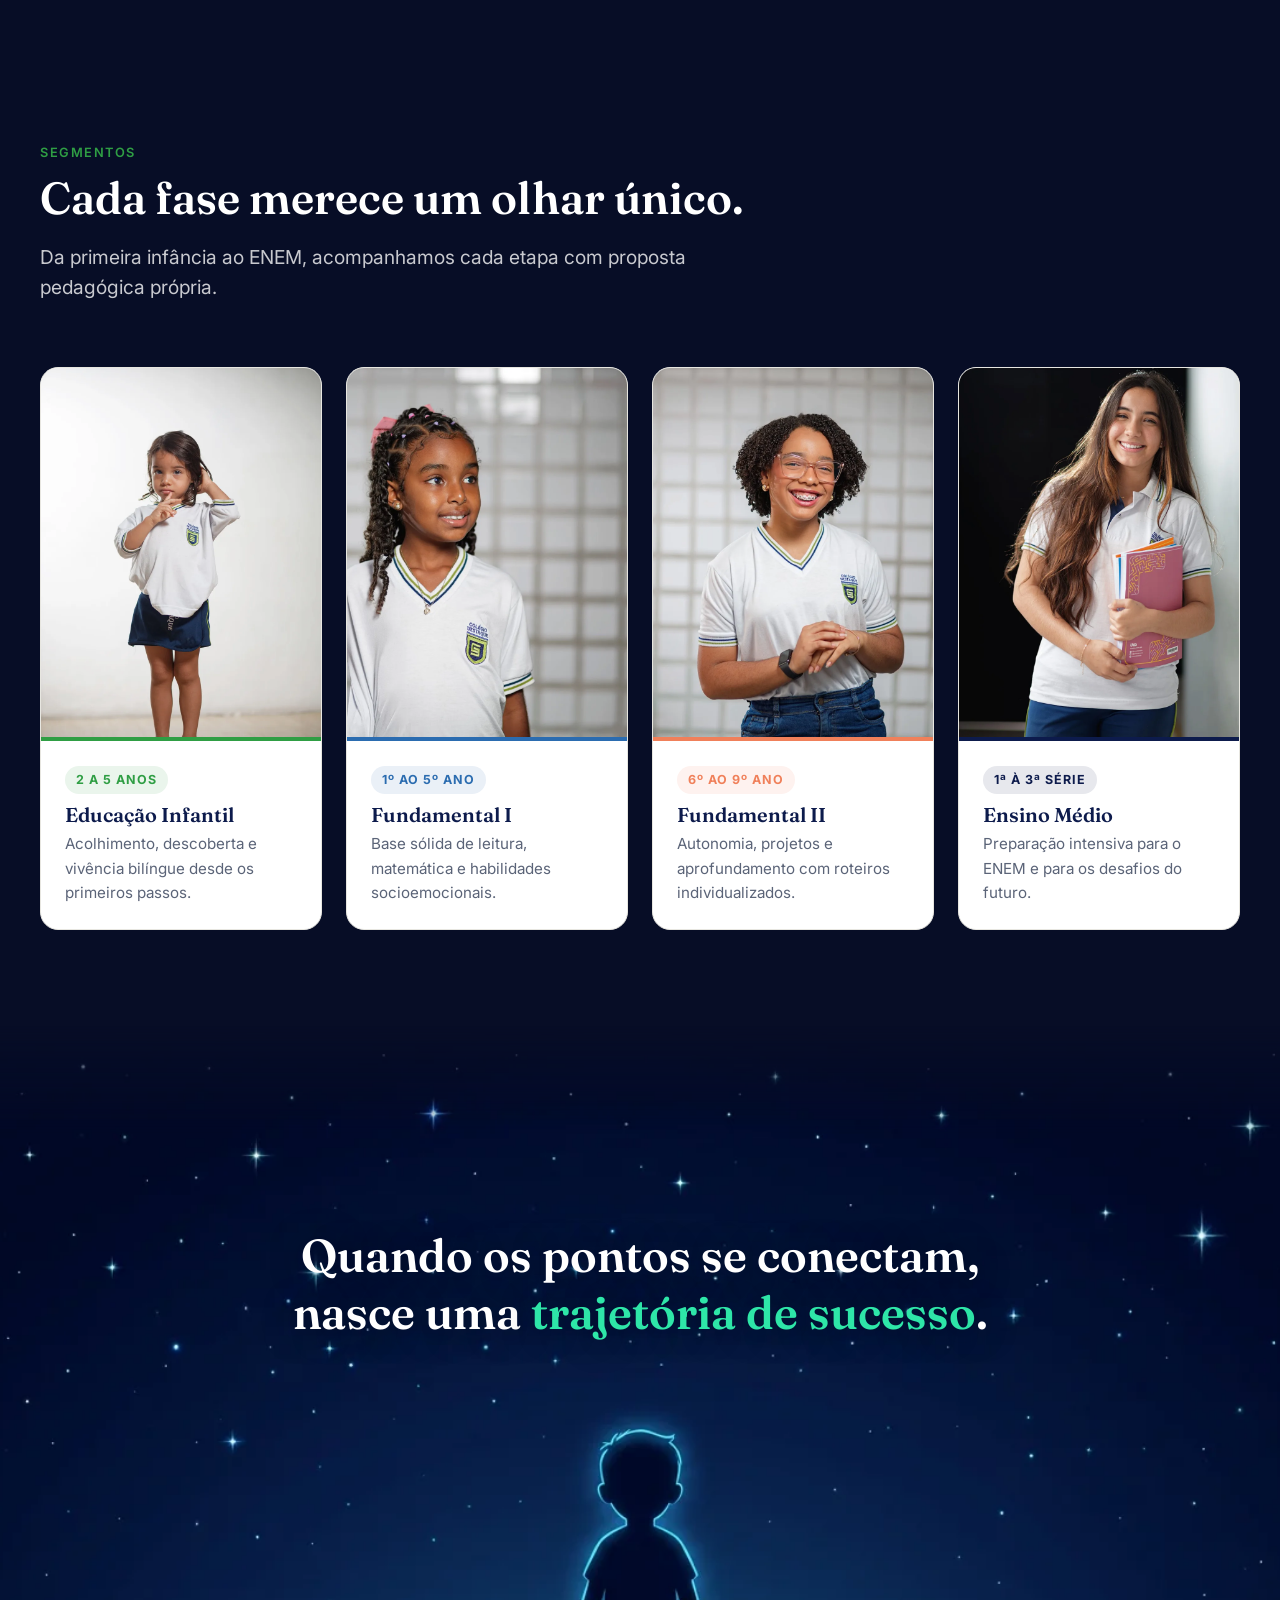
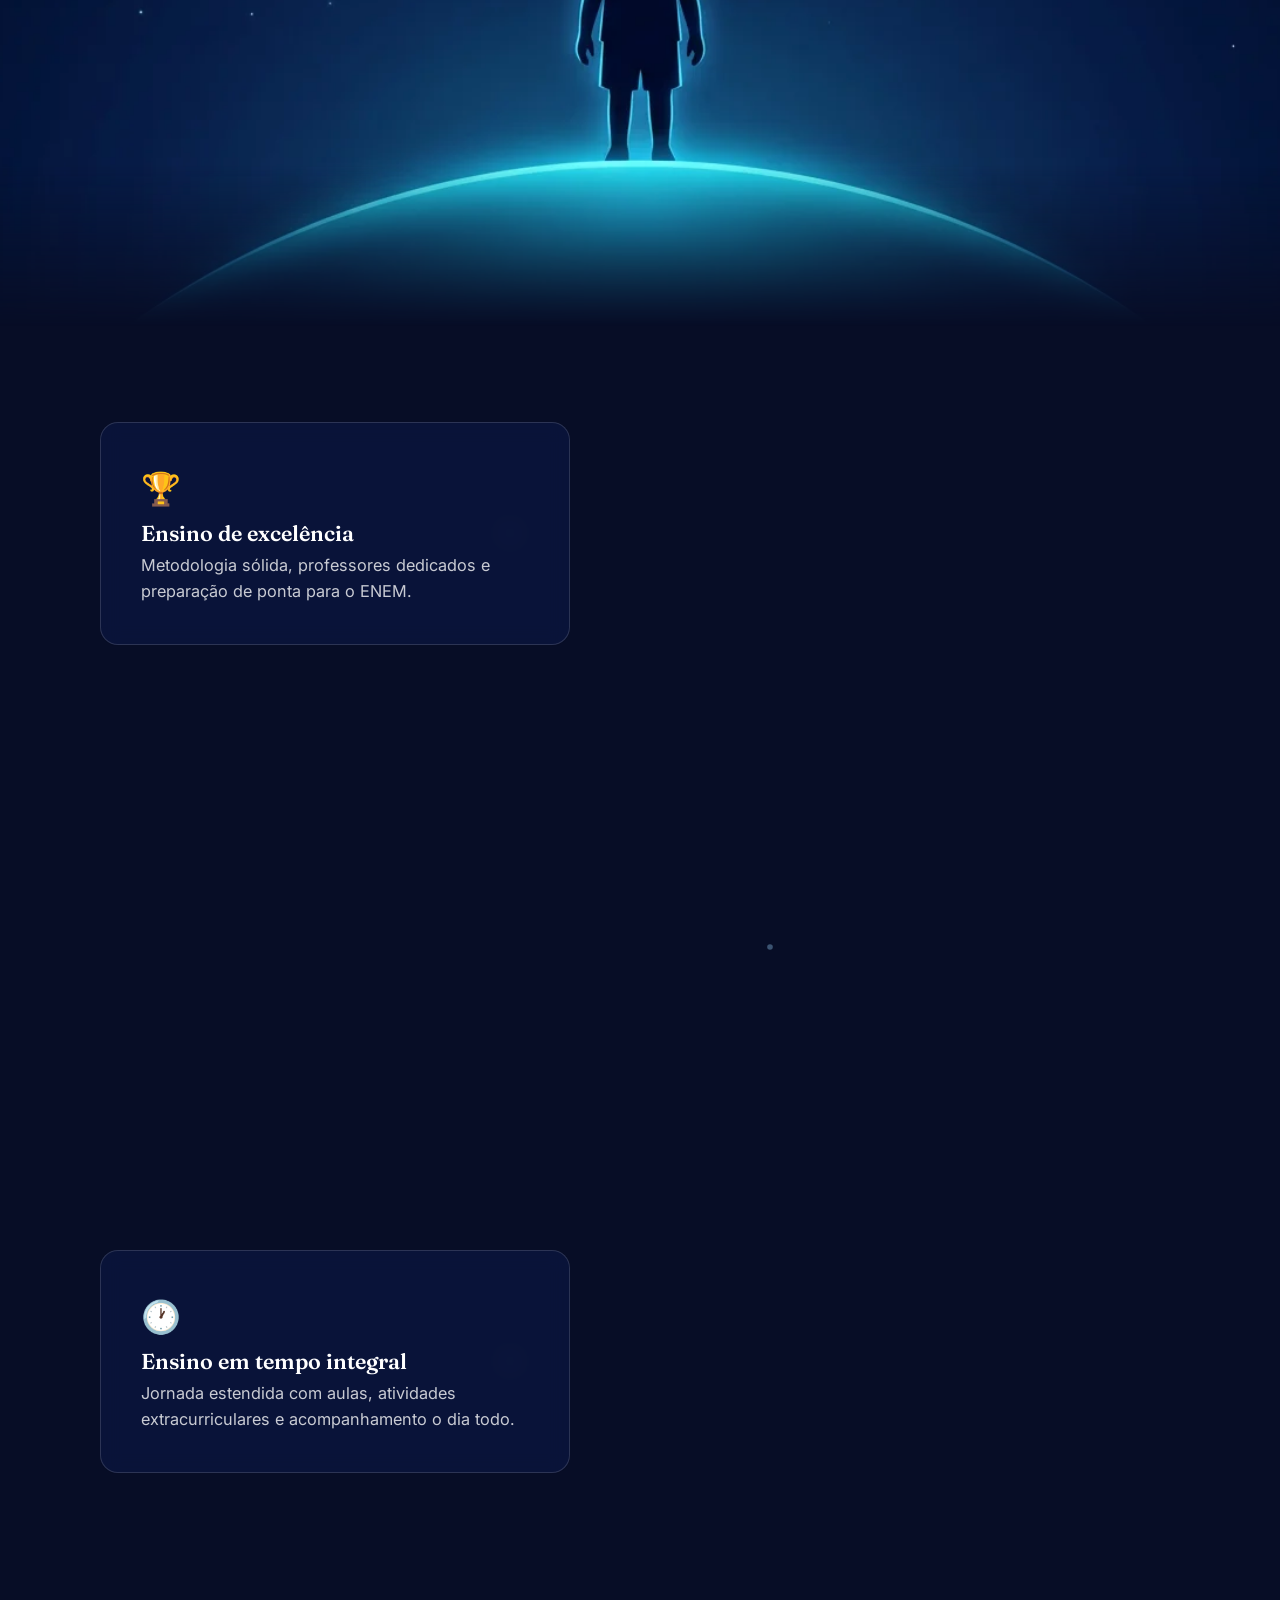
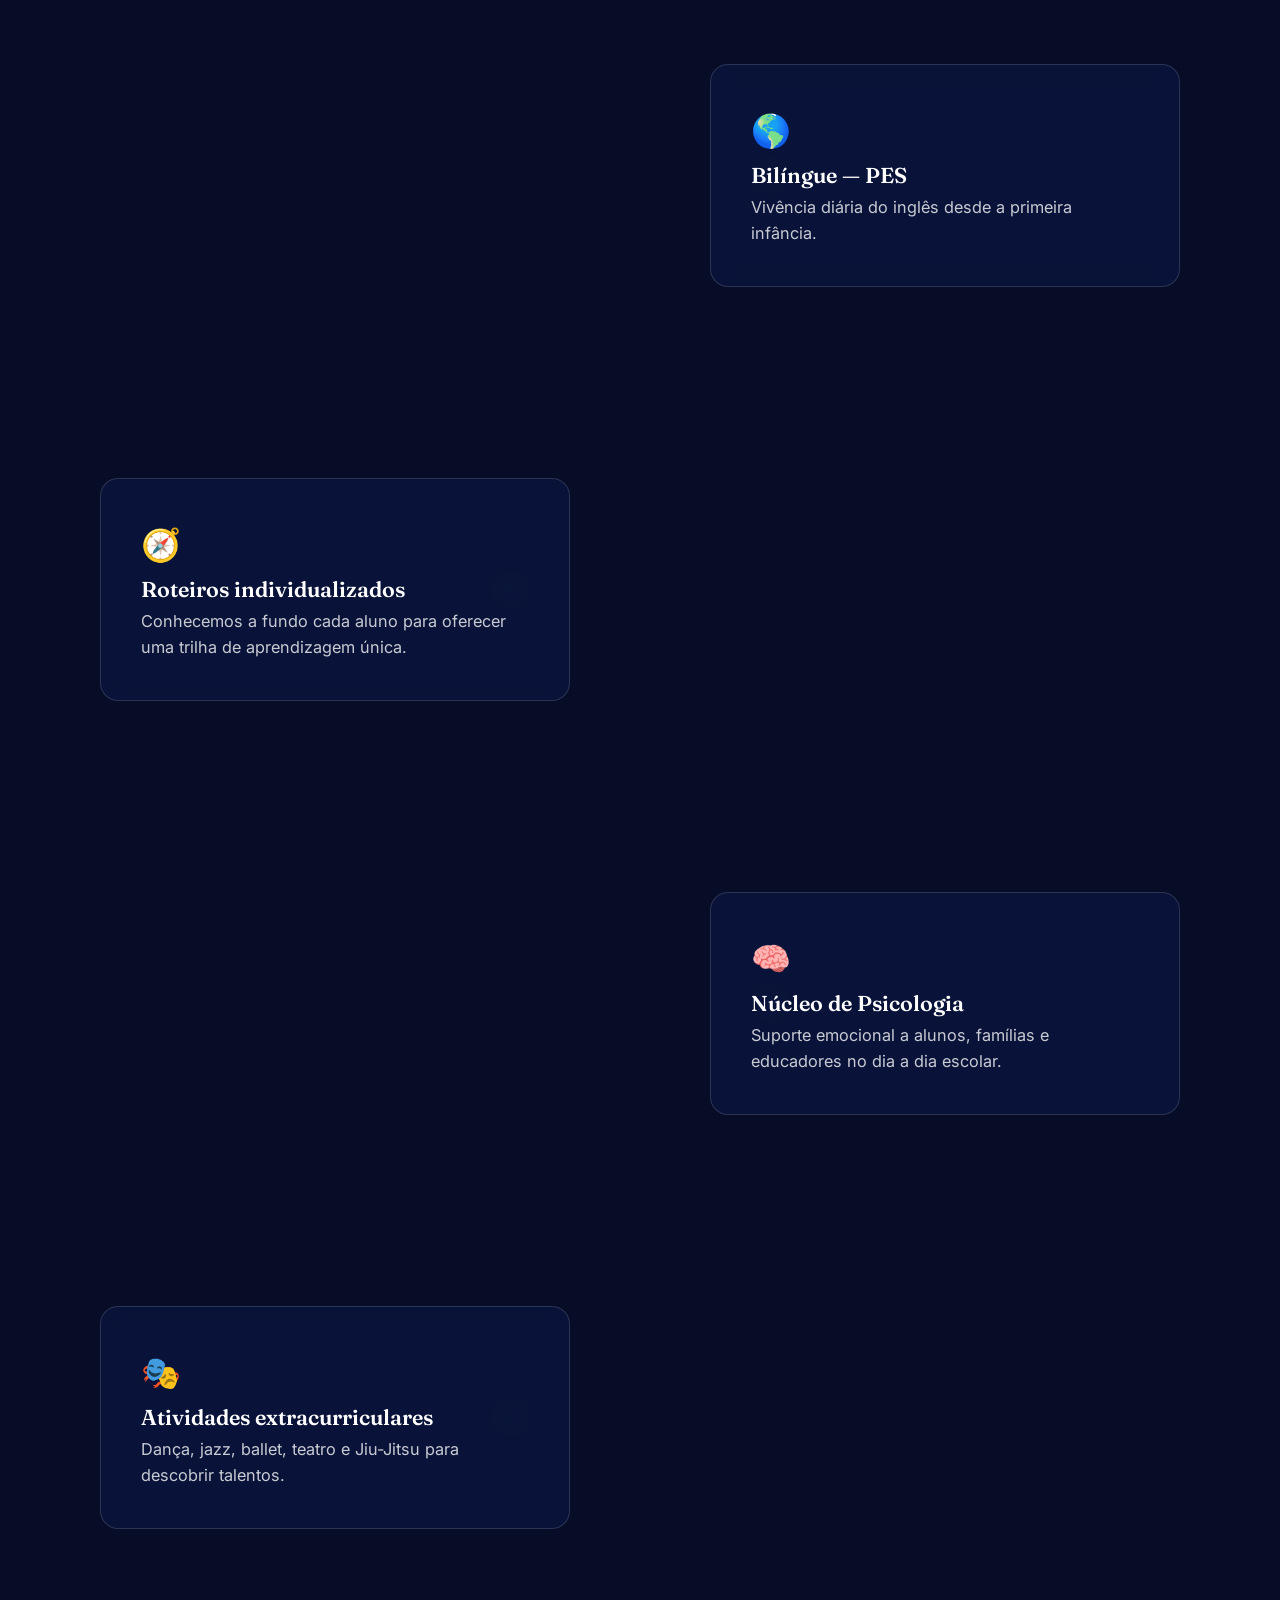
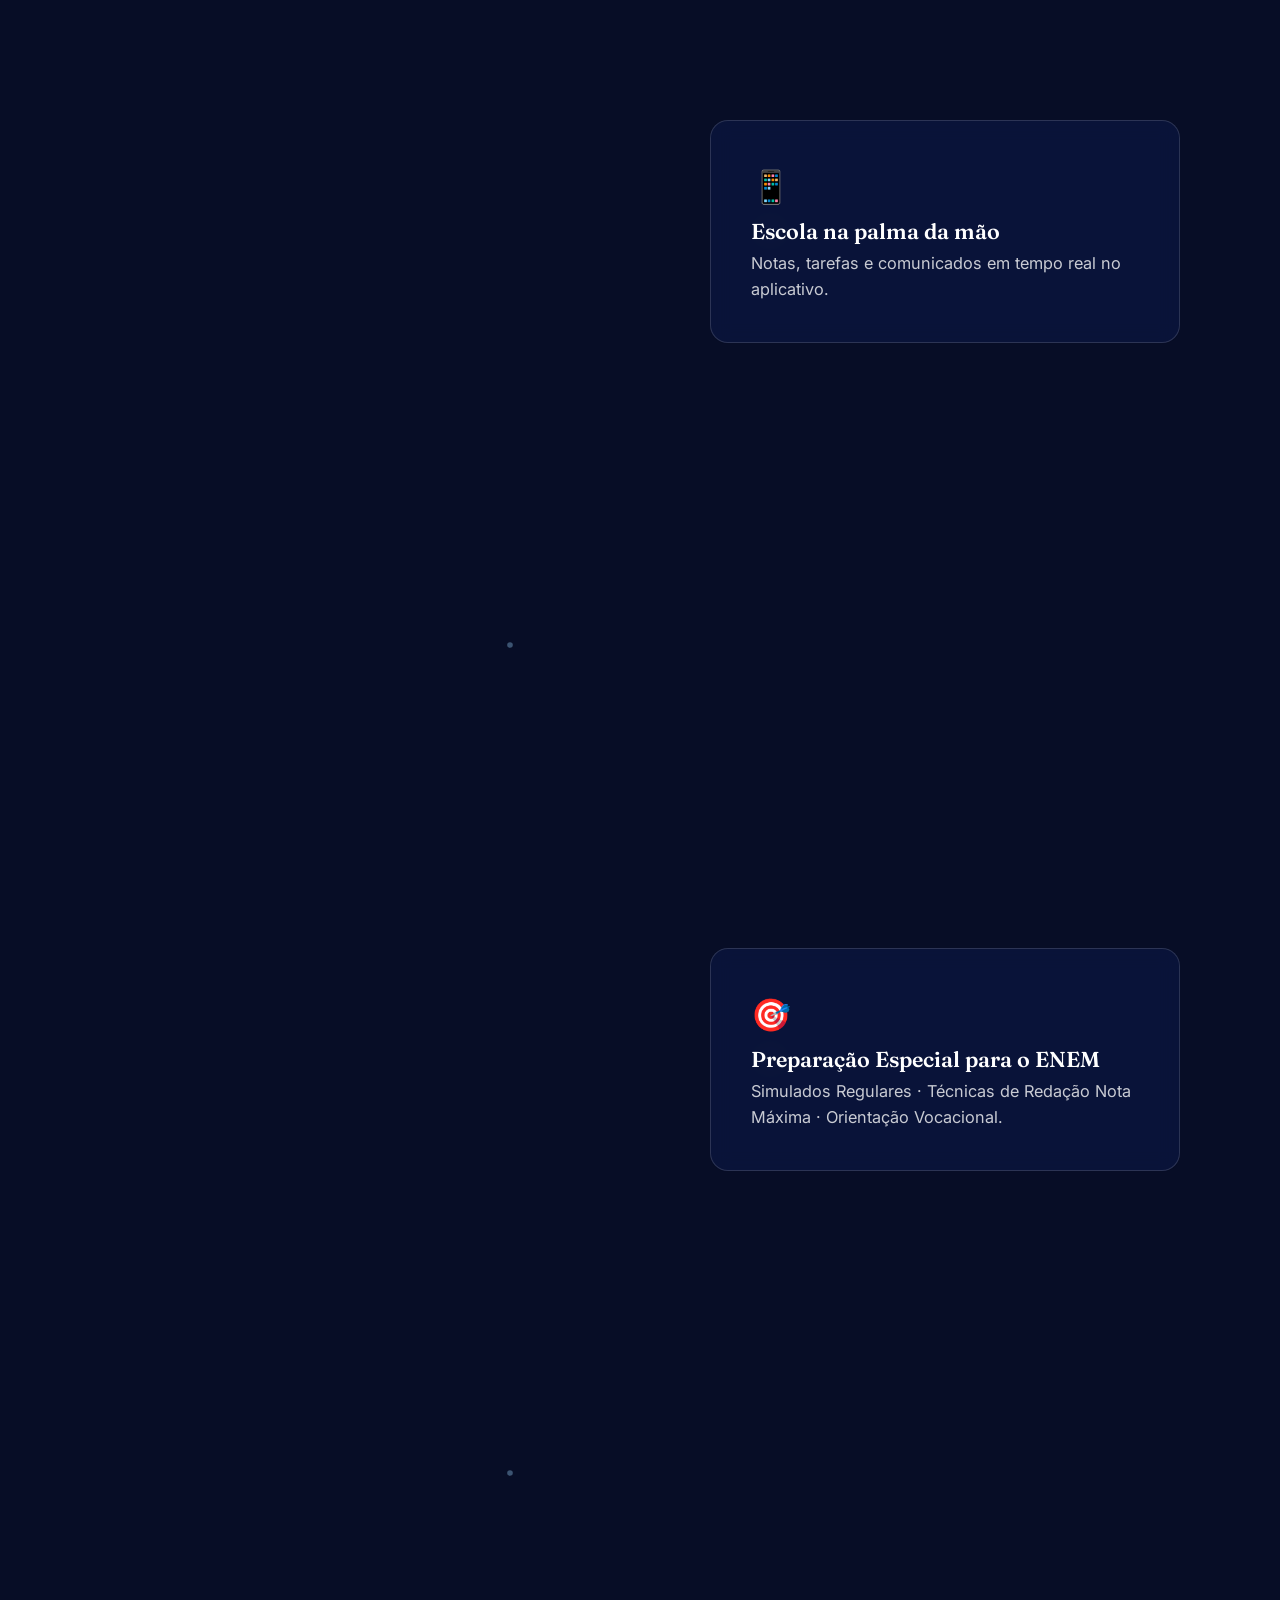
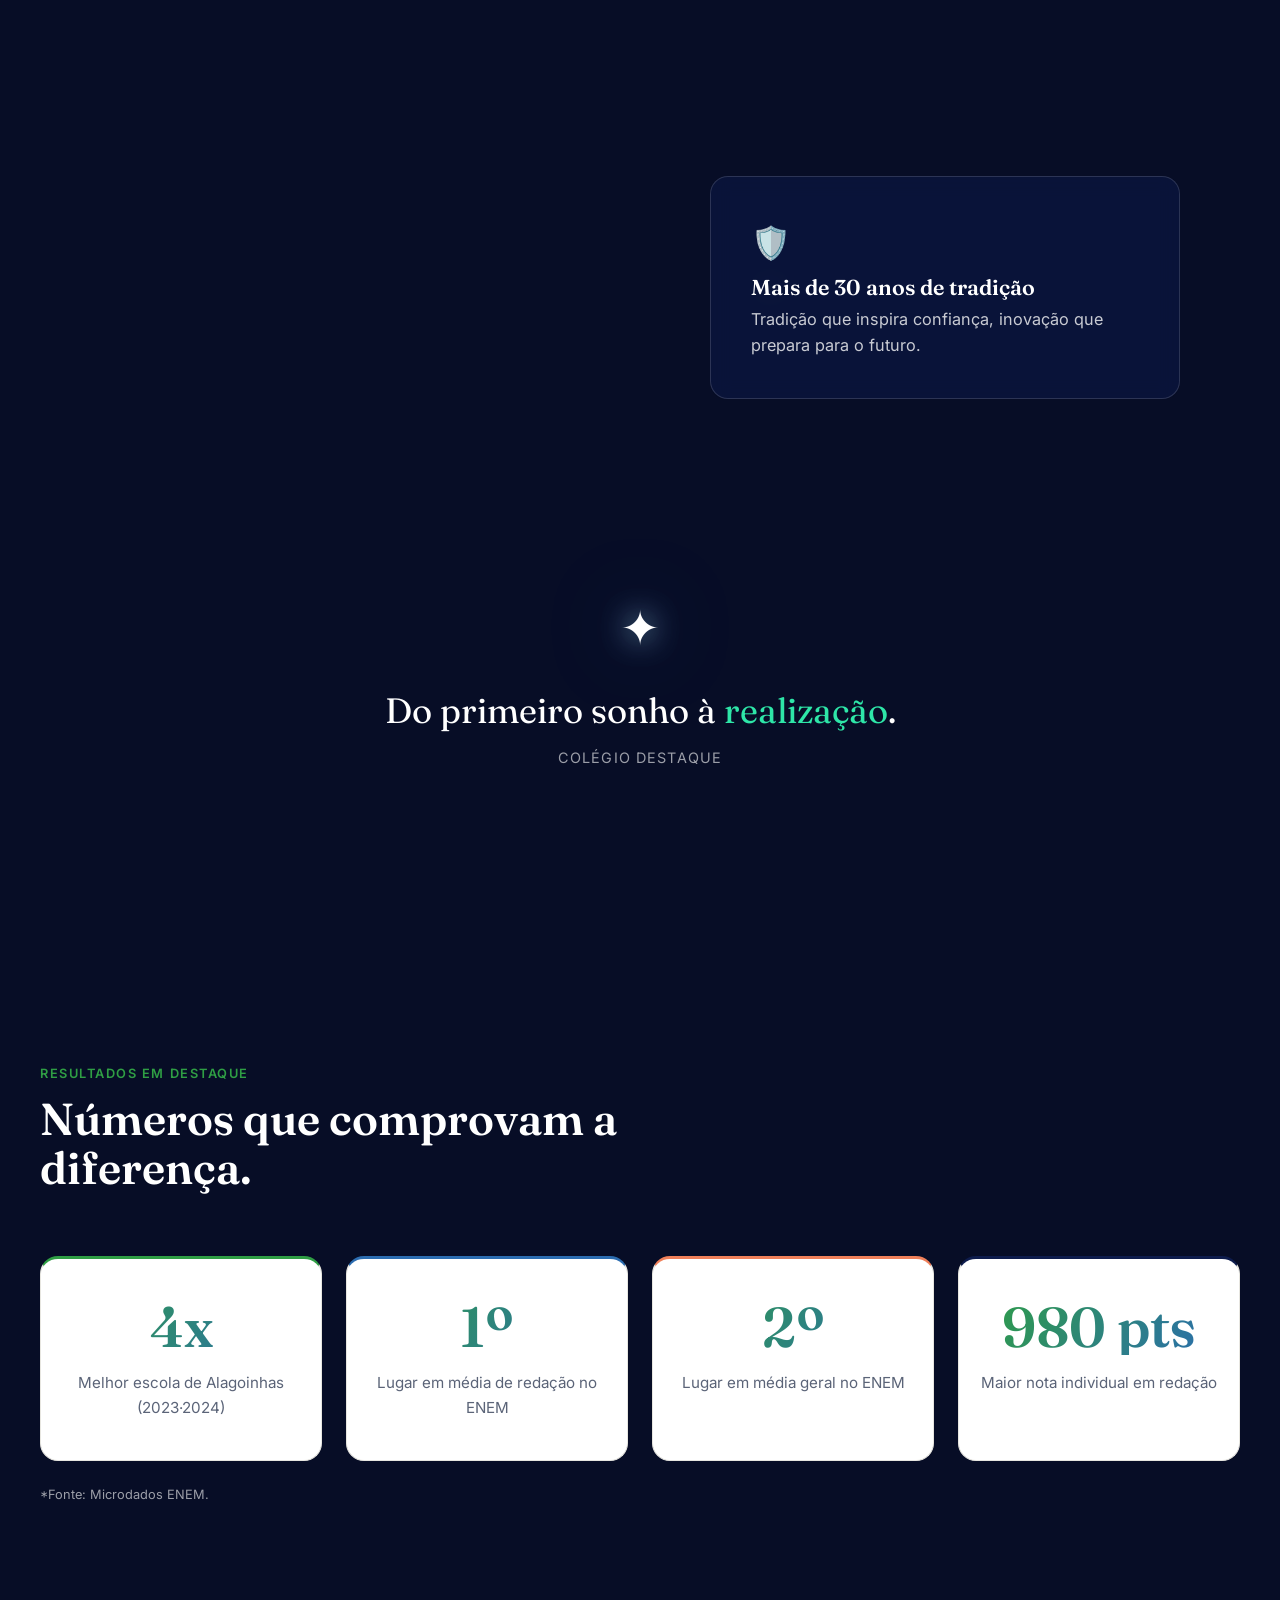
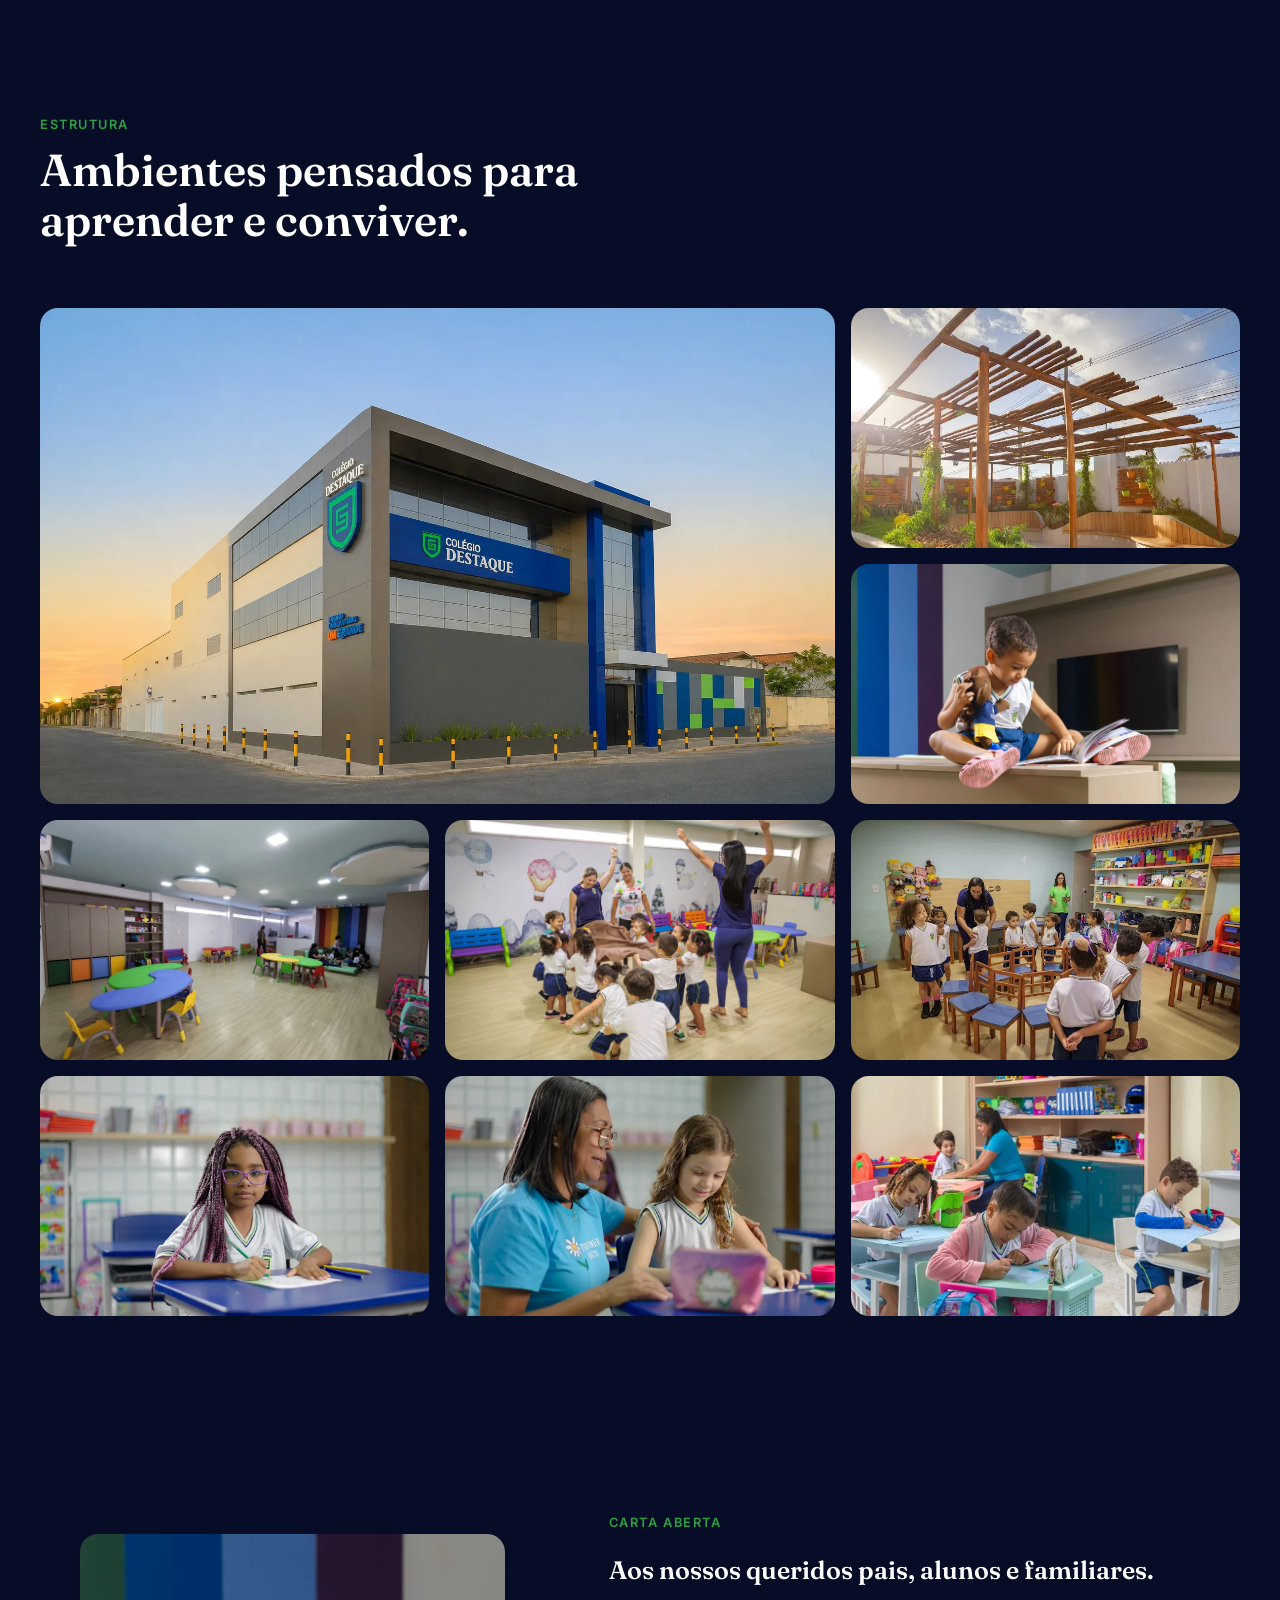
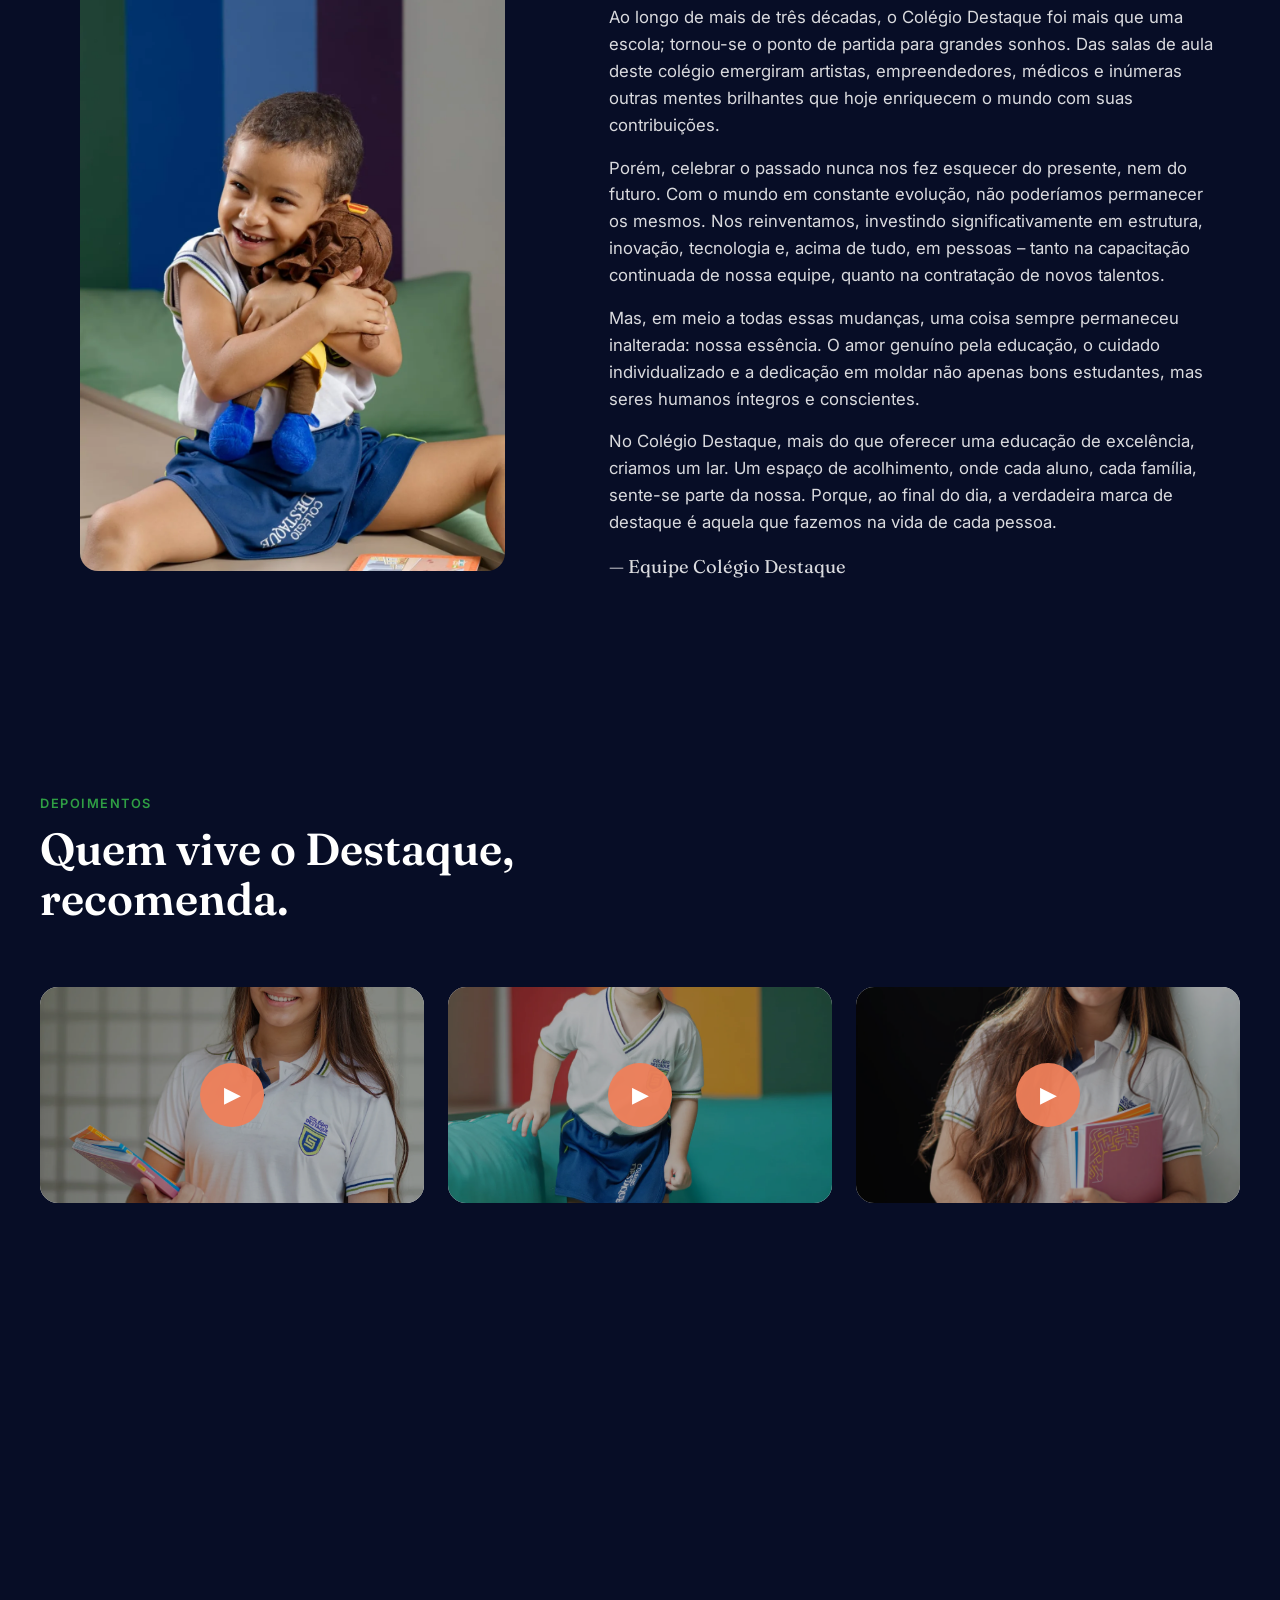
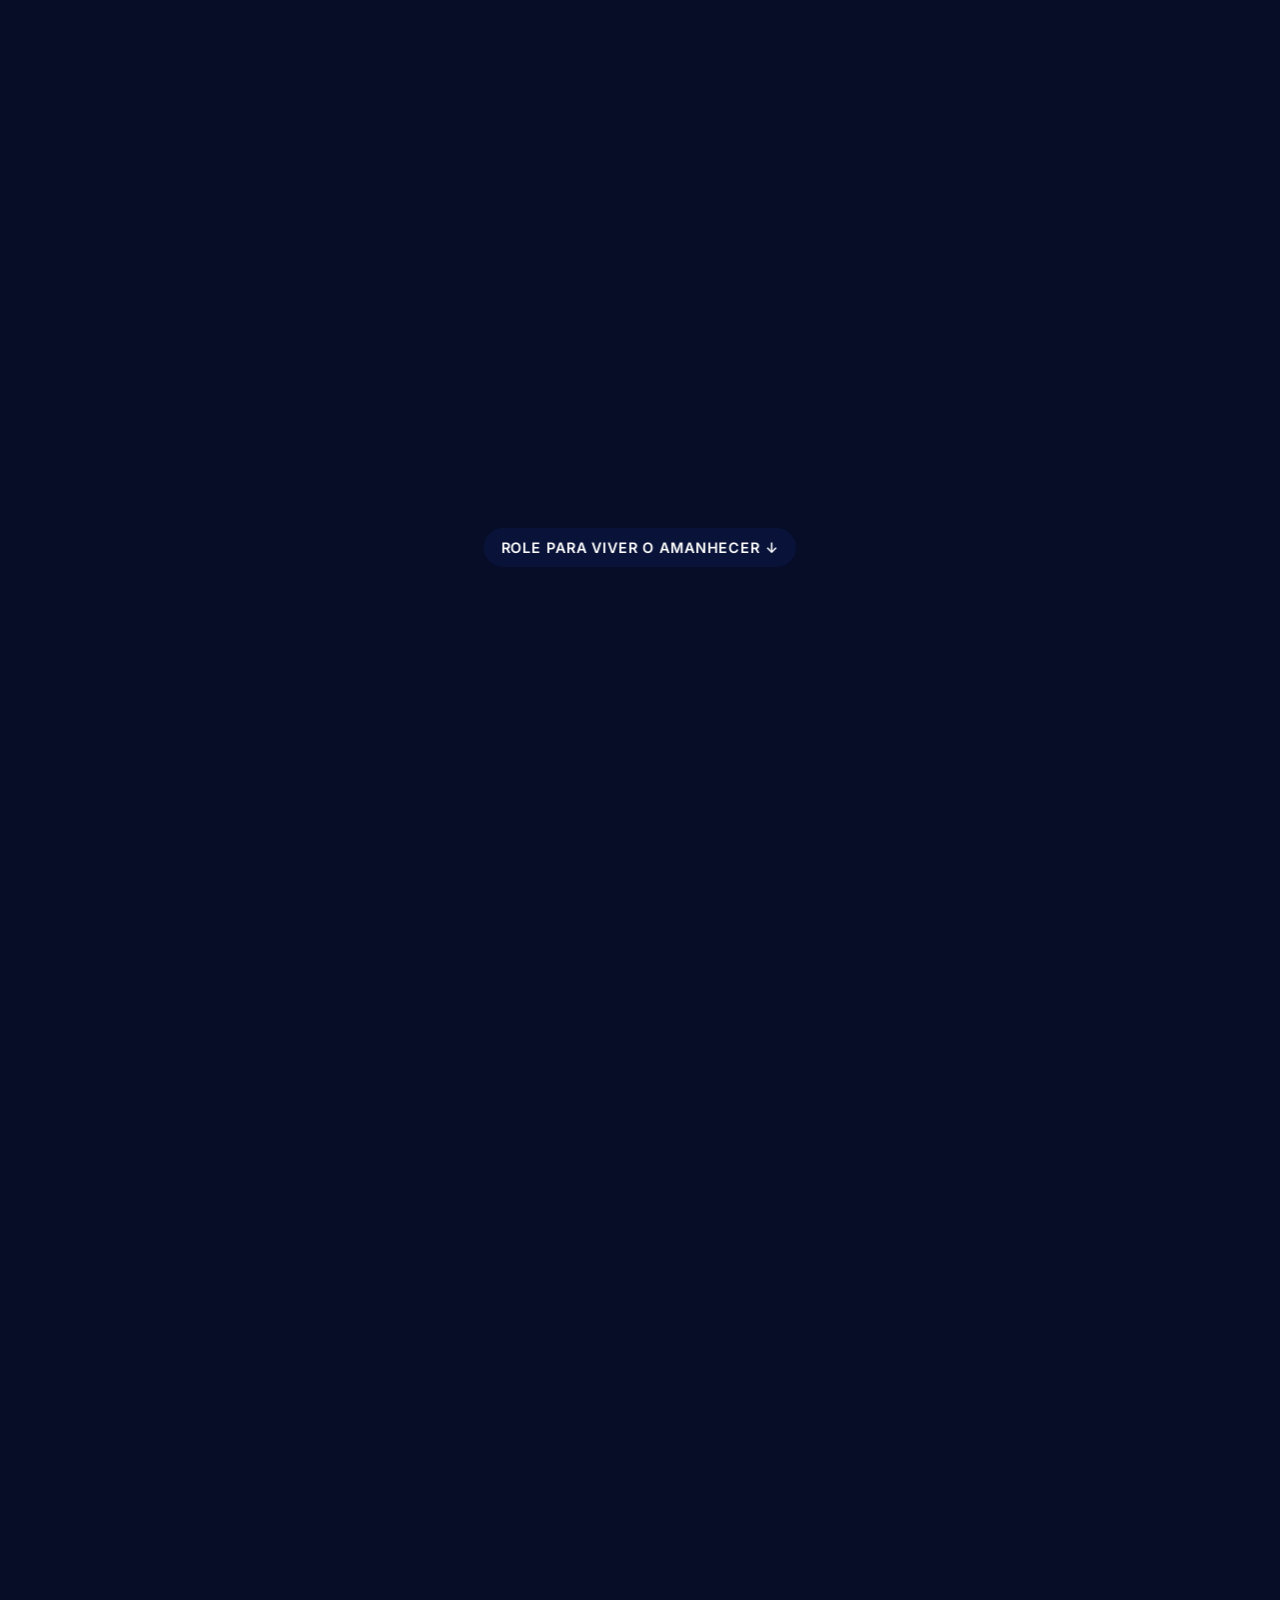
==== commit 3f6e0f8a: "assets: gallery — B&W swapped for infantil circle photo + added drawing class photo (9 items)" ====
--- a/index.html
+++ b/index.html
@@ -178,9 +178,10 @@
         <figure class="g-item reveal"><img loading="lazy" src="assets/fotos/ambiente-leitura.webp" alt="Espaço de leitura"></figure>
         <figure class="g-item reveal"><img loading="lazy" src="assets/fotos/sala-globo.webp" alt="Sala de aula"></figure>
         <figure class="g-item reveal"><img loading="lazy" src="assets/fotos/ambiente-atividade.webp" alt="Atividades práticas"></figure>
-        <figure class="g-item reveal"><img loading="lazy" src="assets/fotos/convivencia-riso.webp" alt="Alegria na convivência"></figure>
+        <figure class="g-item reveal"><img loading="lazy" src="assets/fotos/infantil-roda.webp" alt="Roda de conversa na Educação Infantil"></figure>
         <figure class="g-item reveal"><img loading="lazy" src="assets/fotos/sala-carteira.webp" alt="Atividade em sala"></figure>
         <figure class="g-item reveal"><img loading="lazy" src="assets/fotos/professora-aluna.webp" alt="Acompanhamento individual"></figure>
+        <figure class="g-item reveal"><img loading="lazy" src="assets/fotos/sala-desenho.webp" alt="Hora do desenho na sala de aula"></figure>
       </div>
     </section>
     <section class="letter">
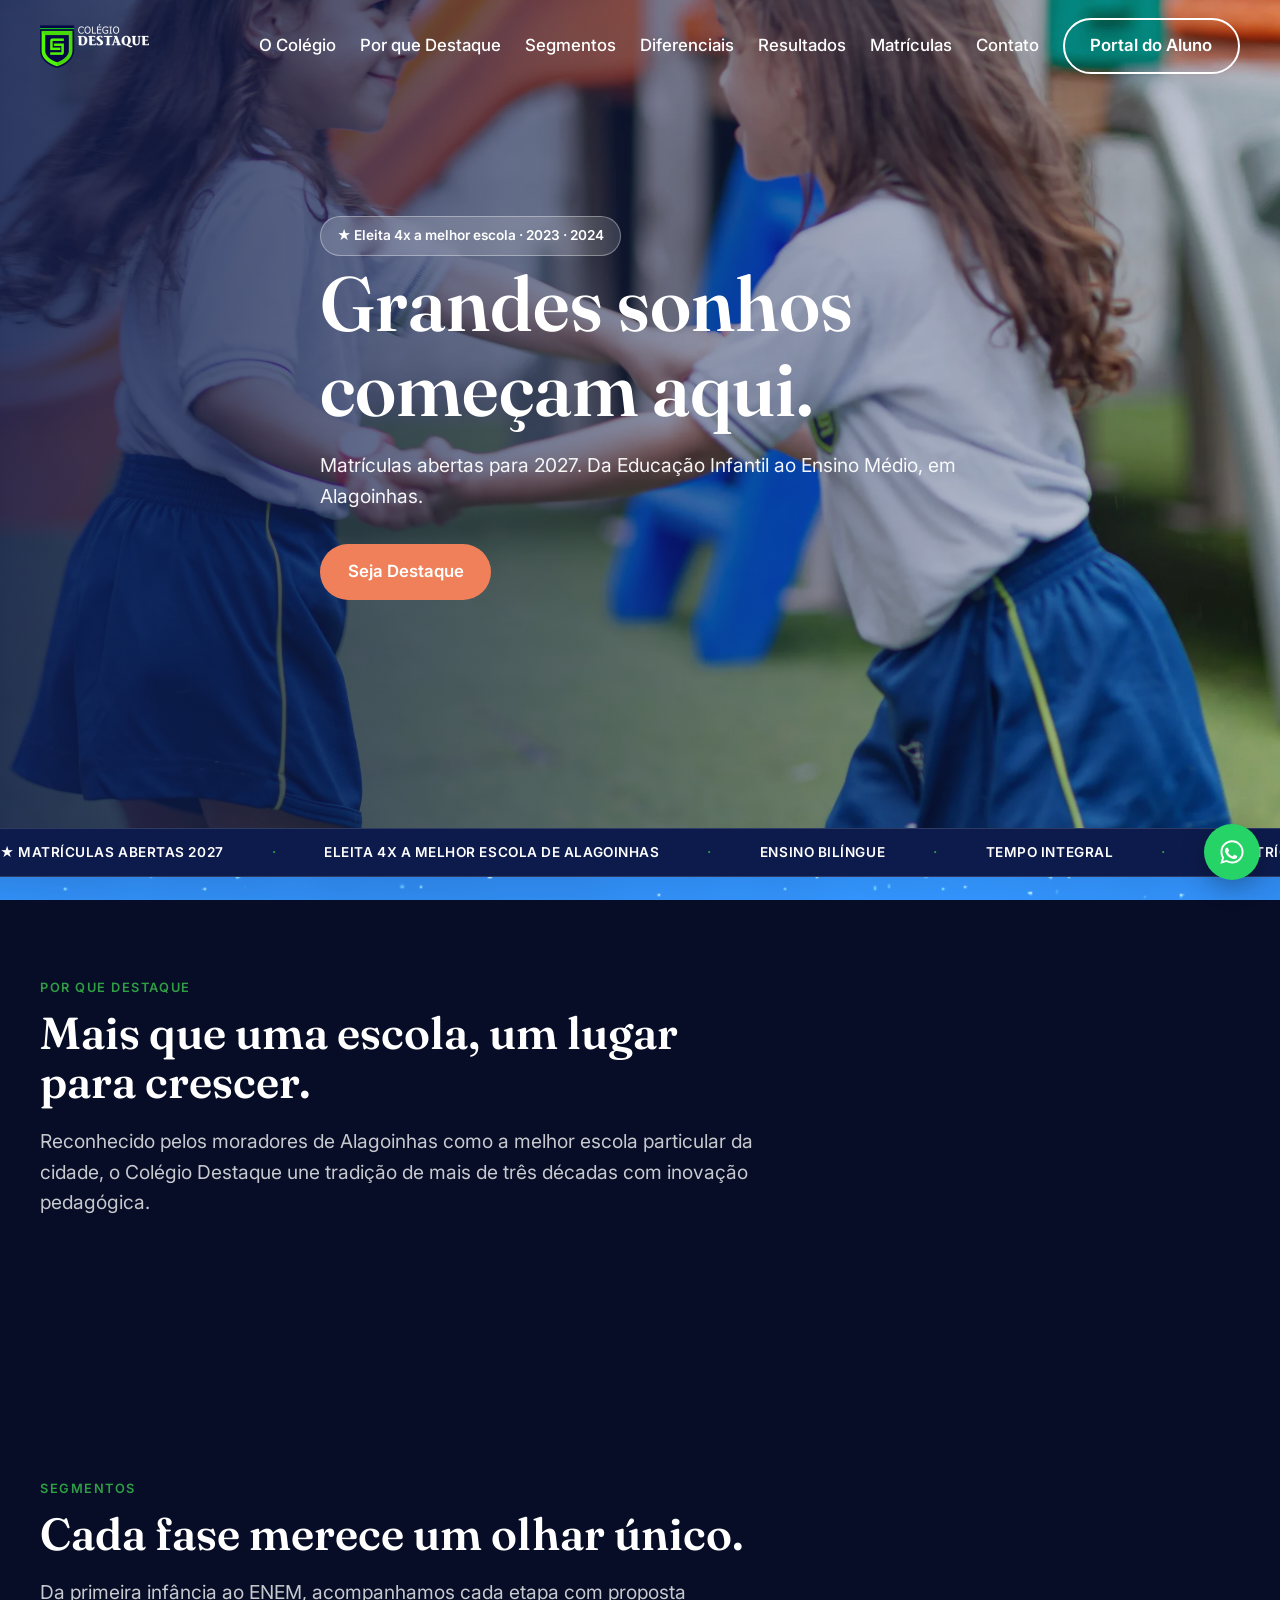
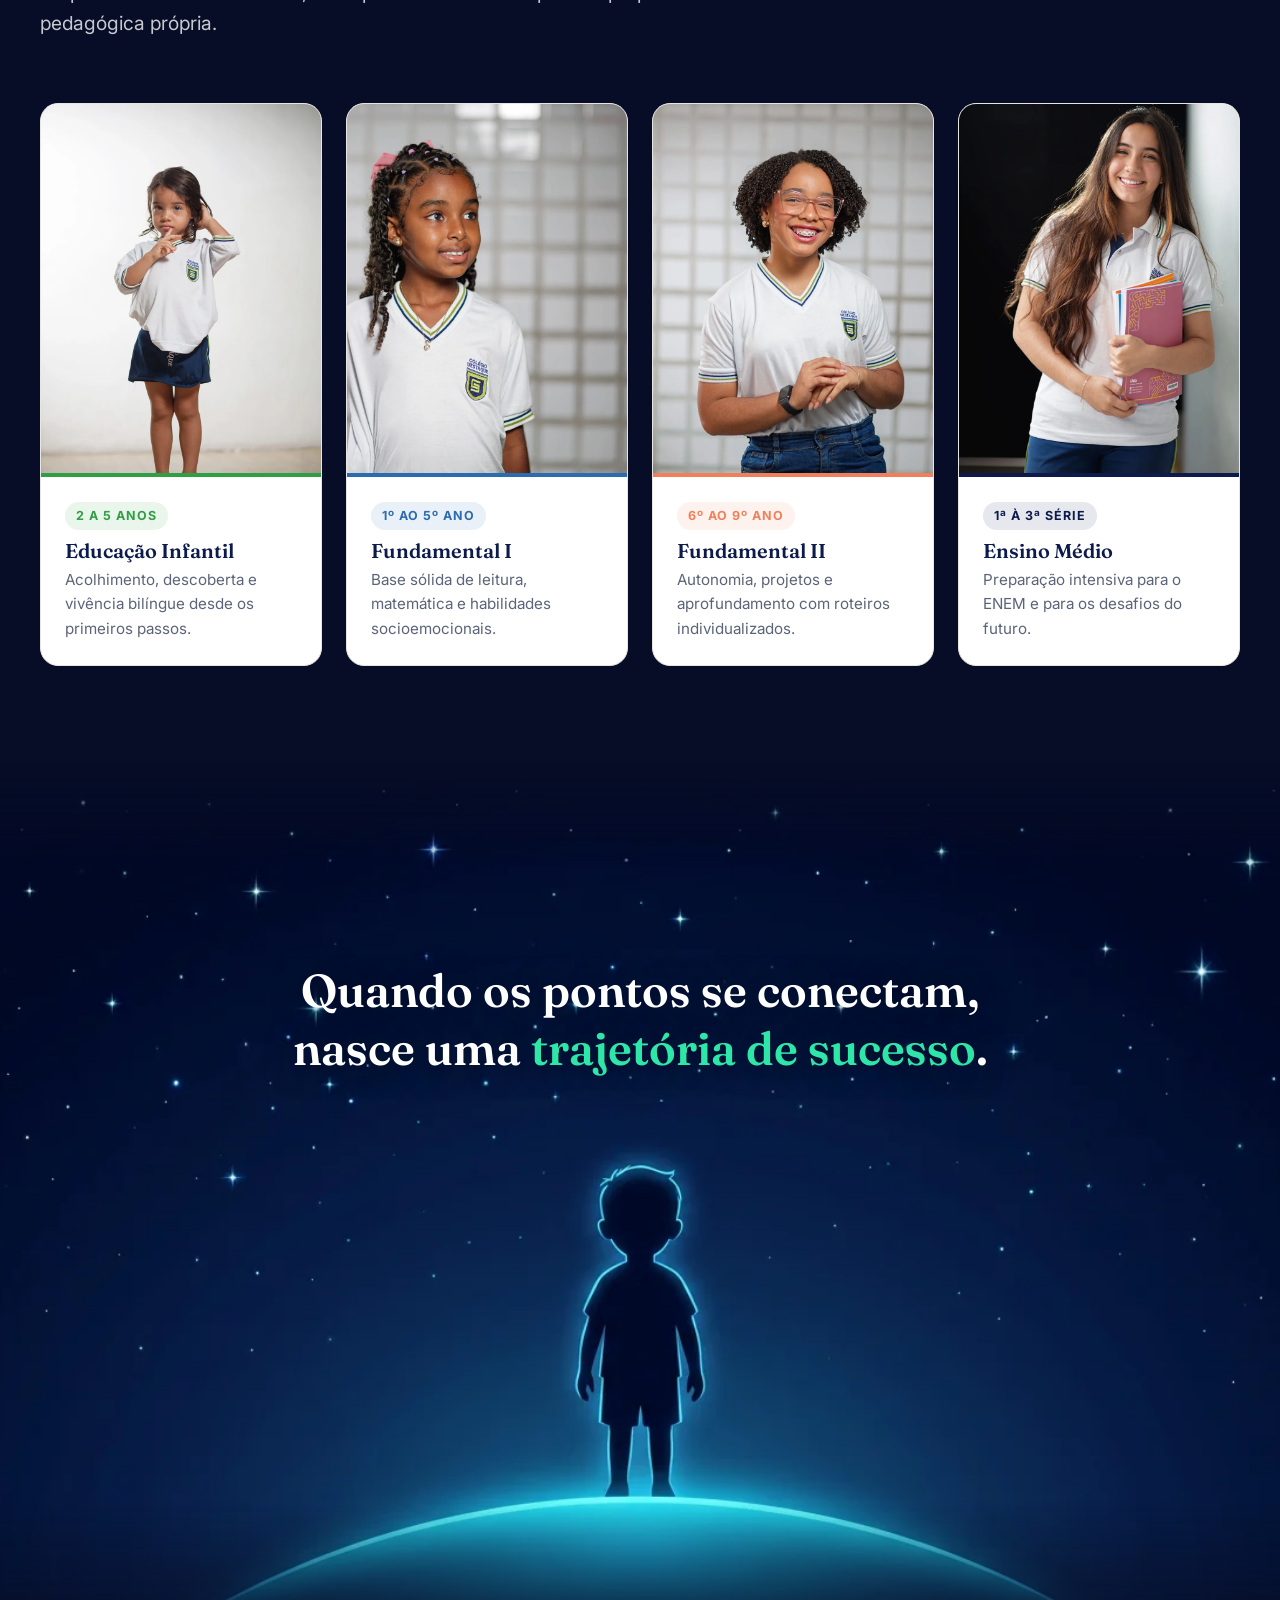
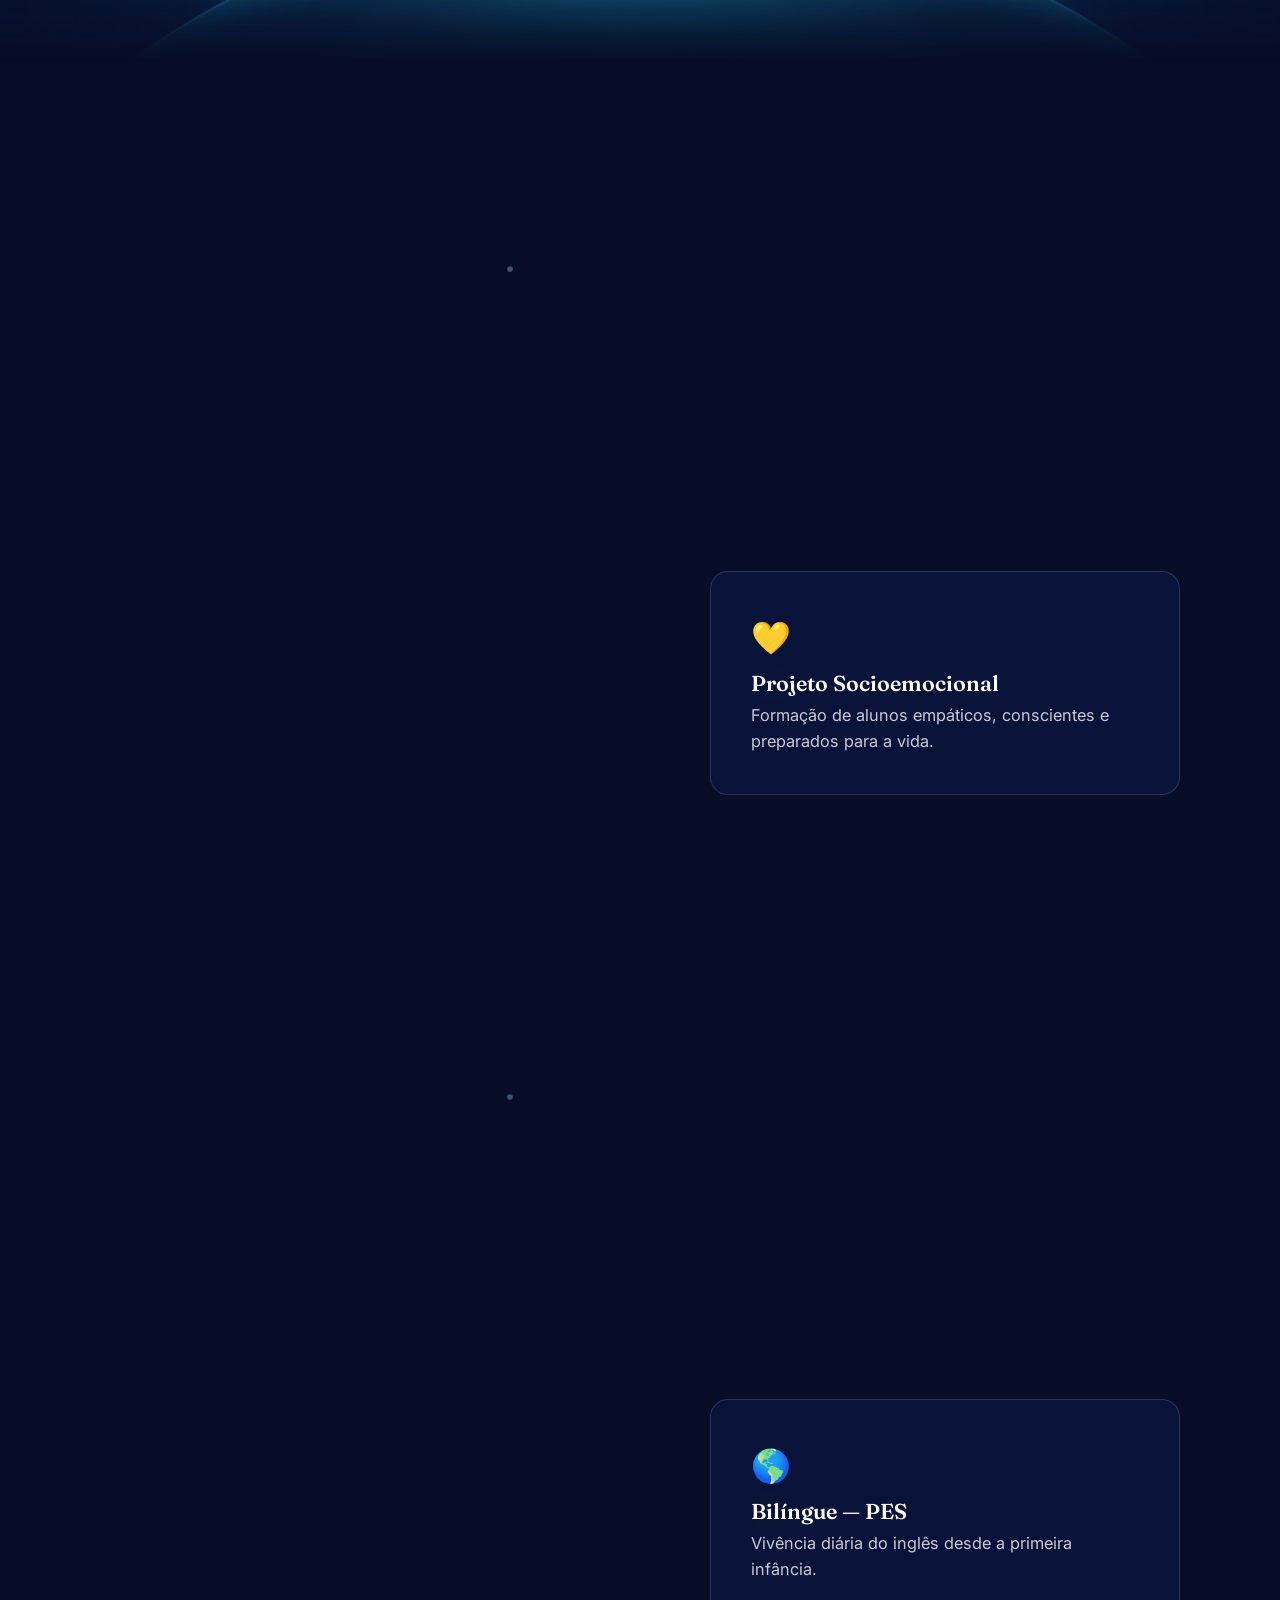
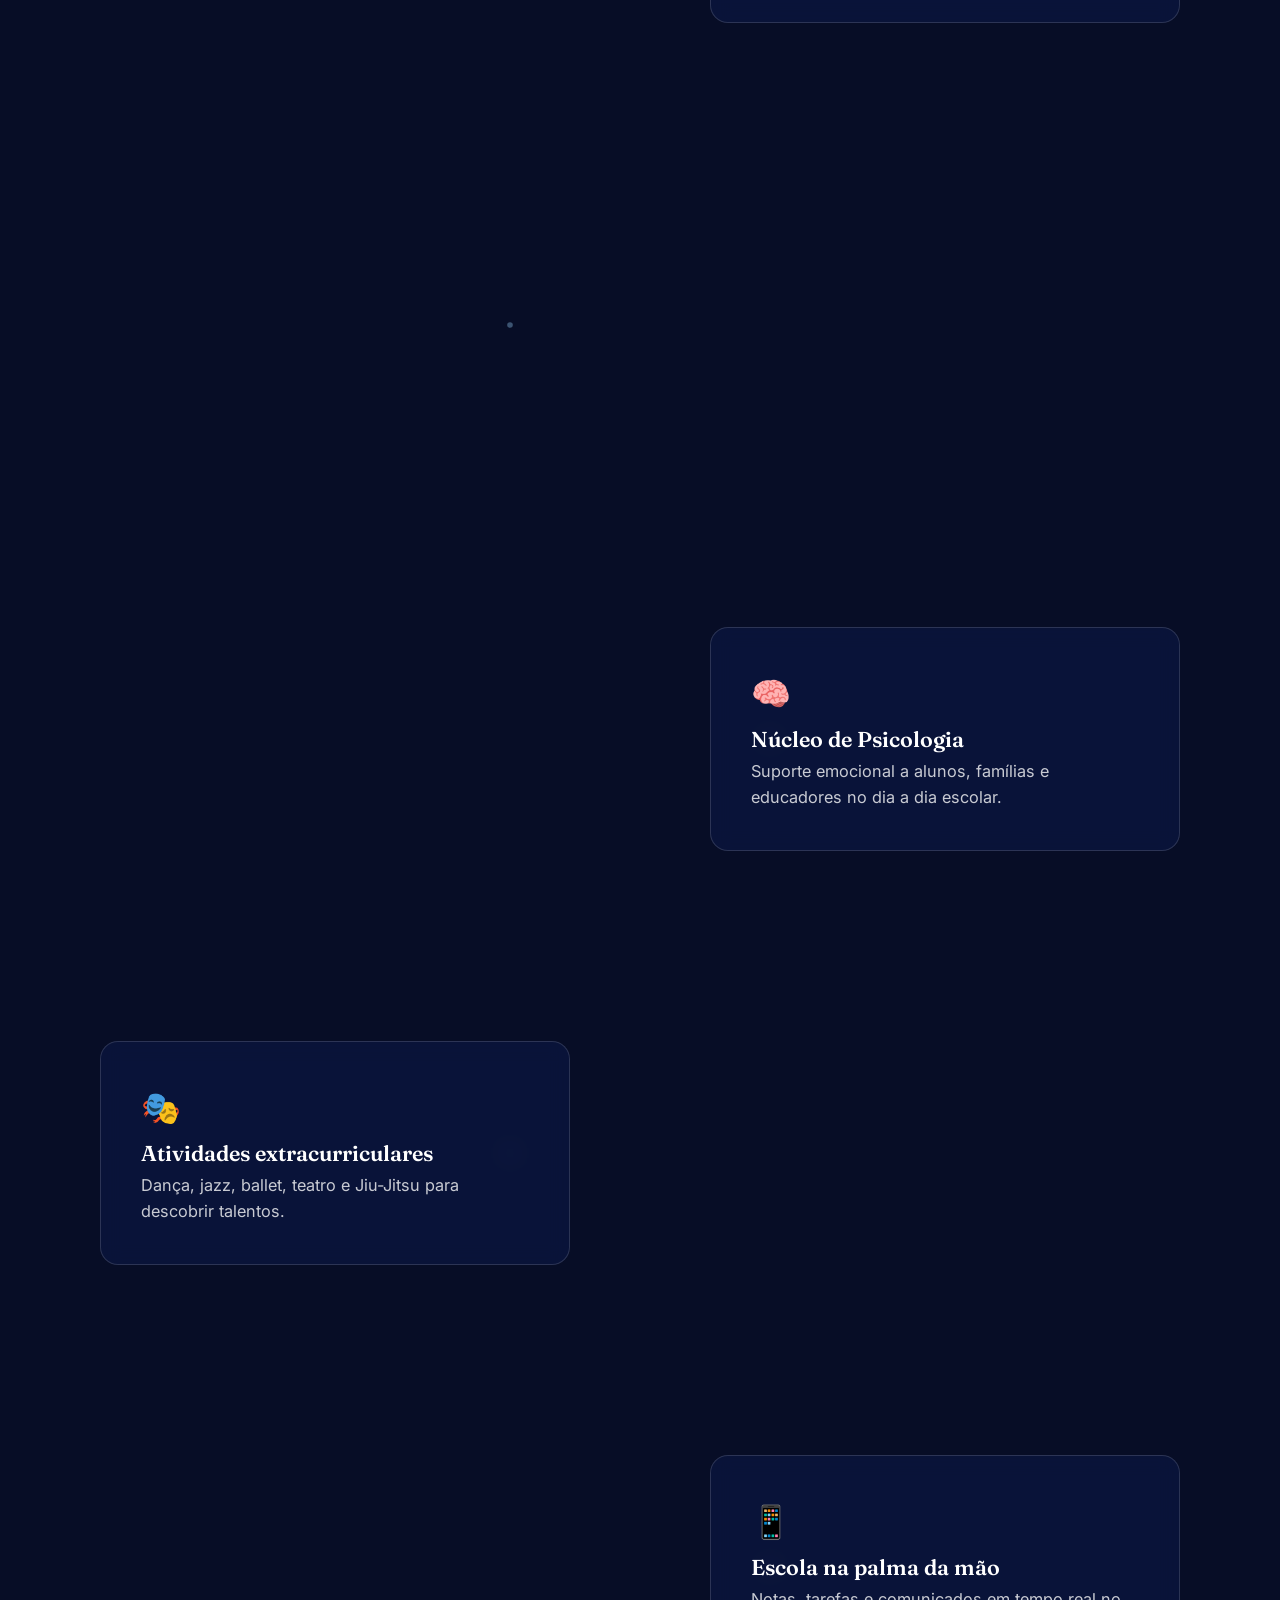
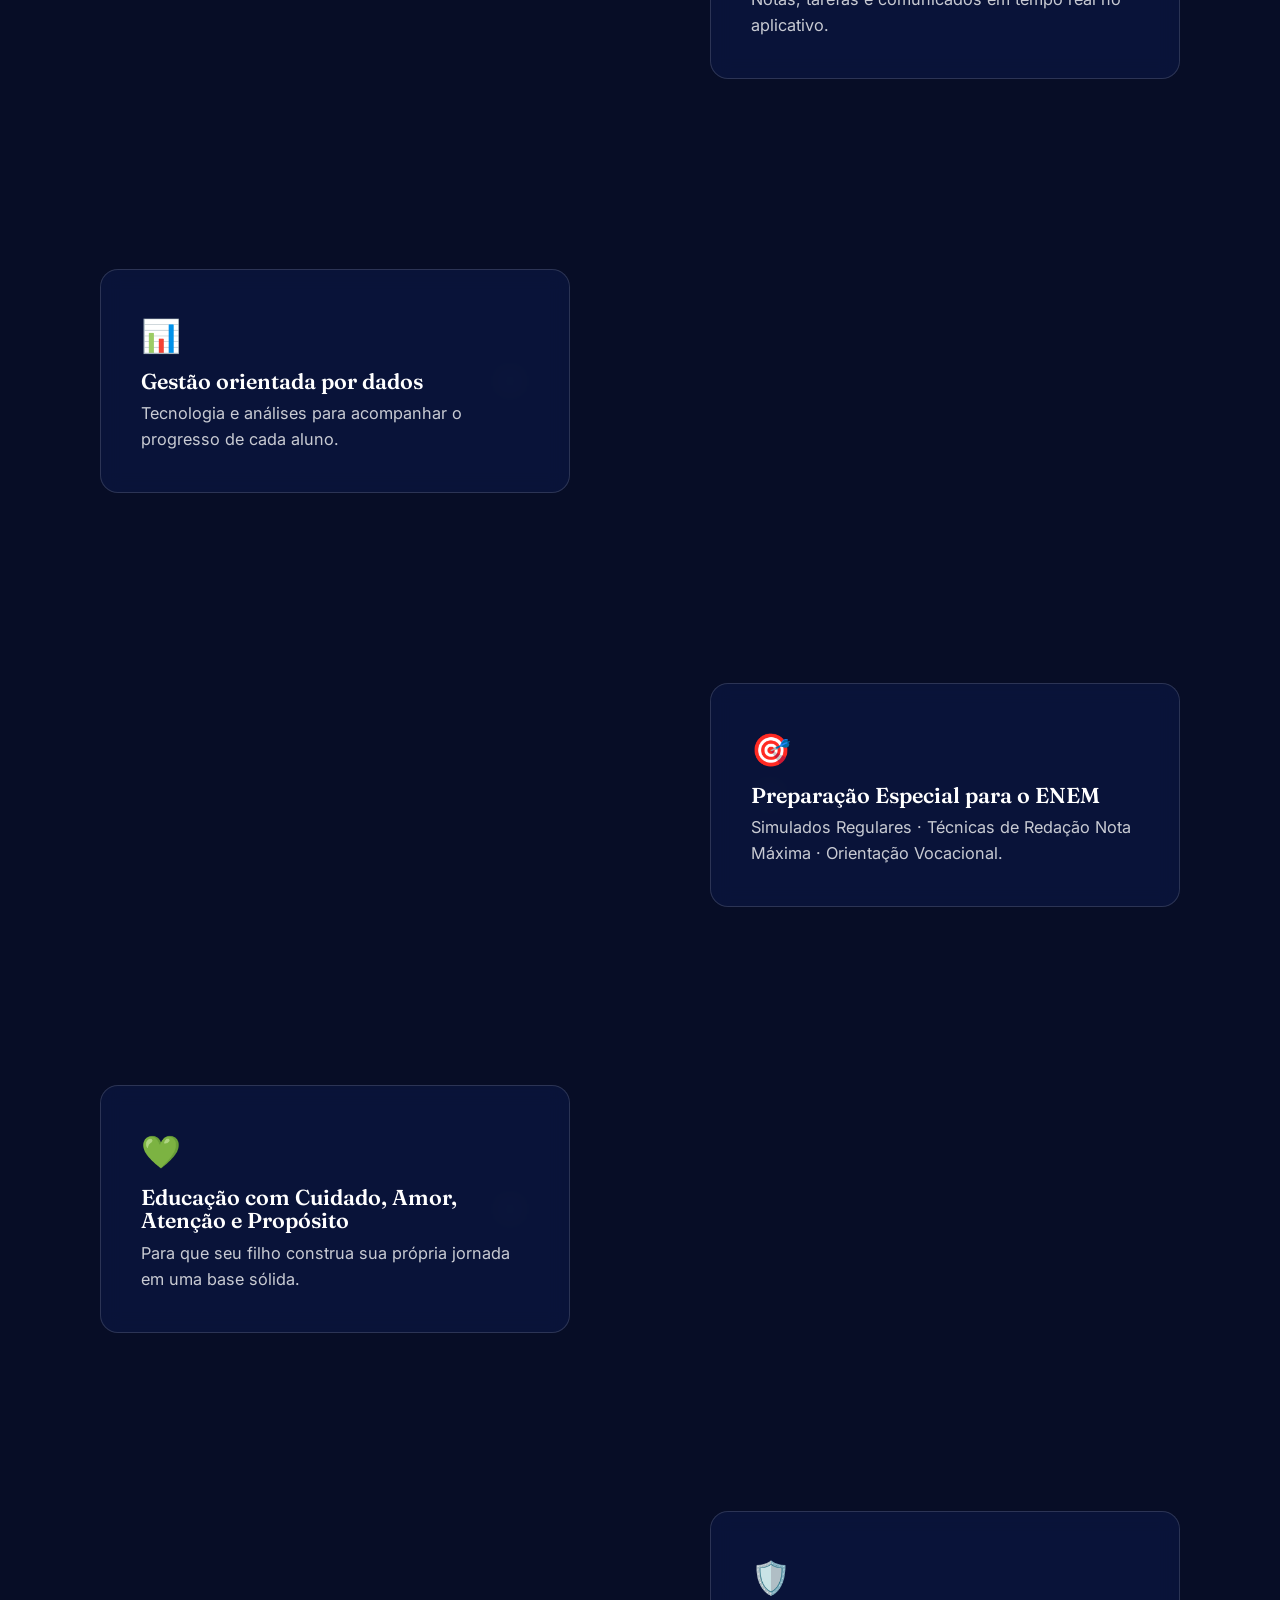
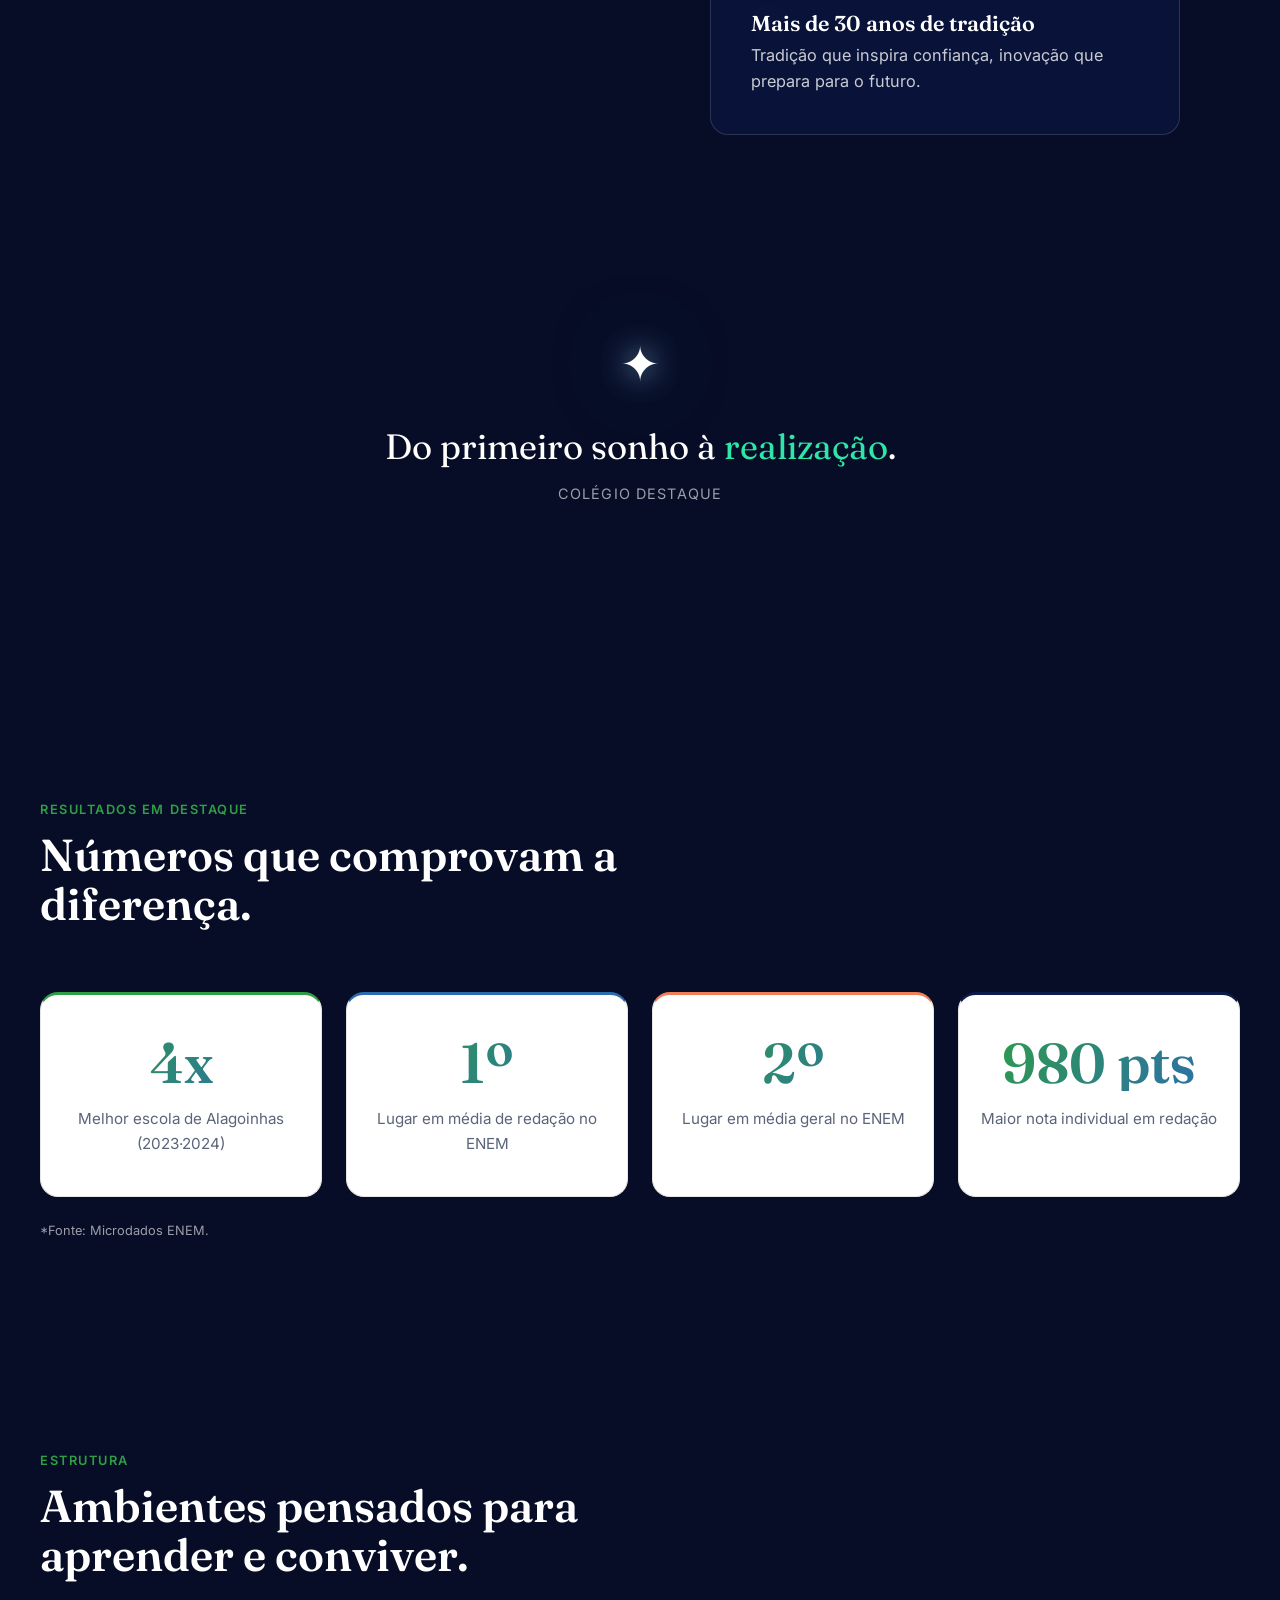
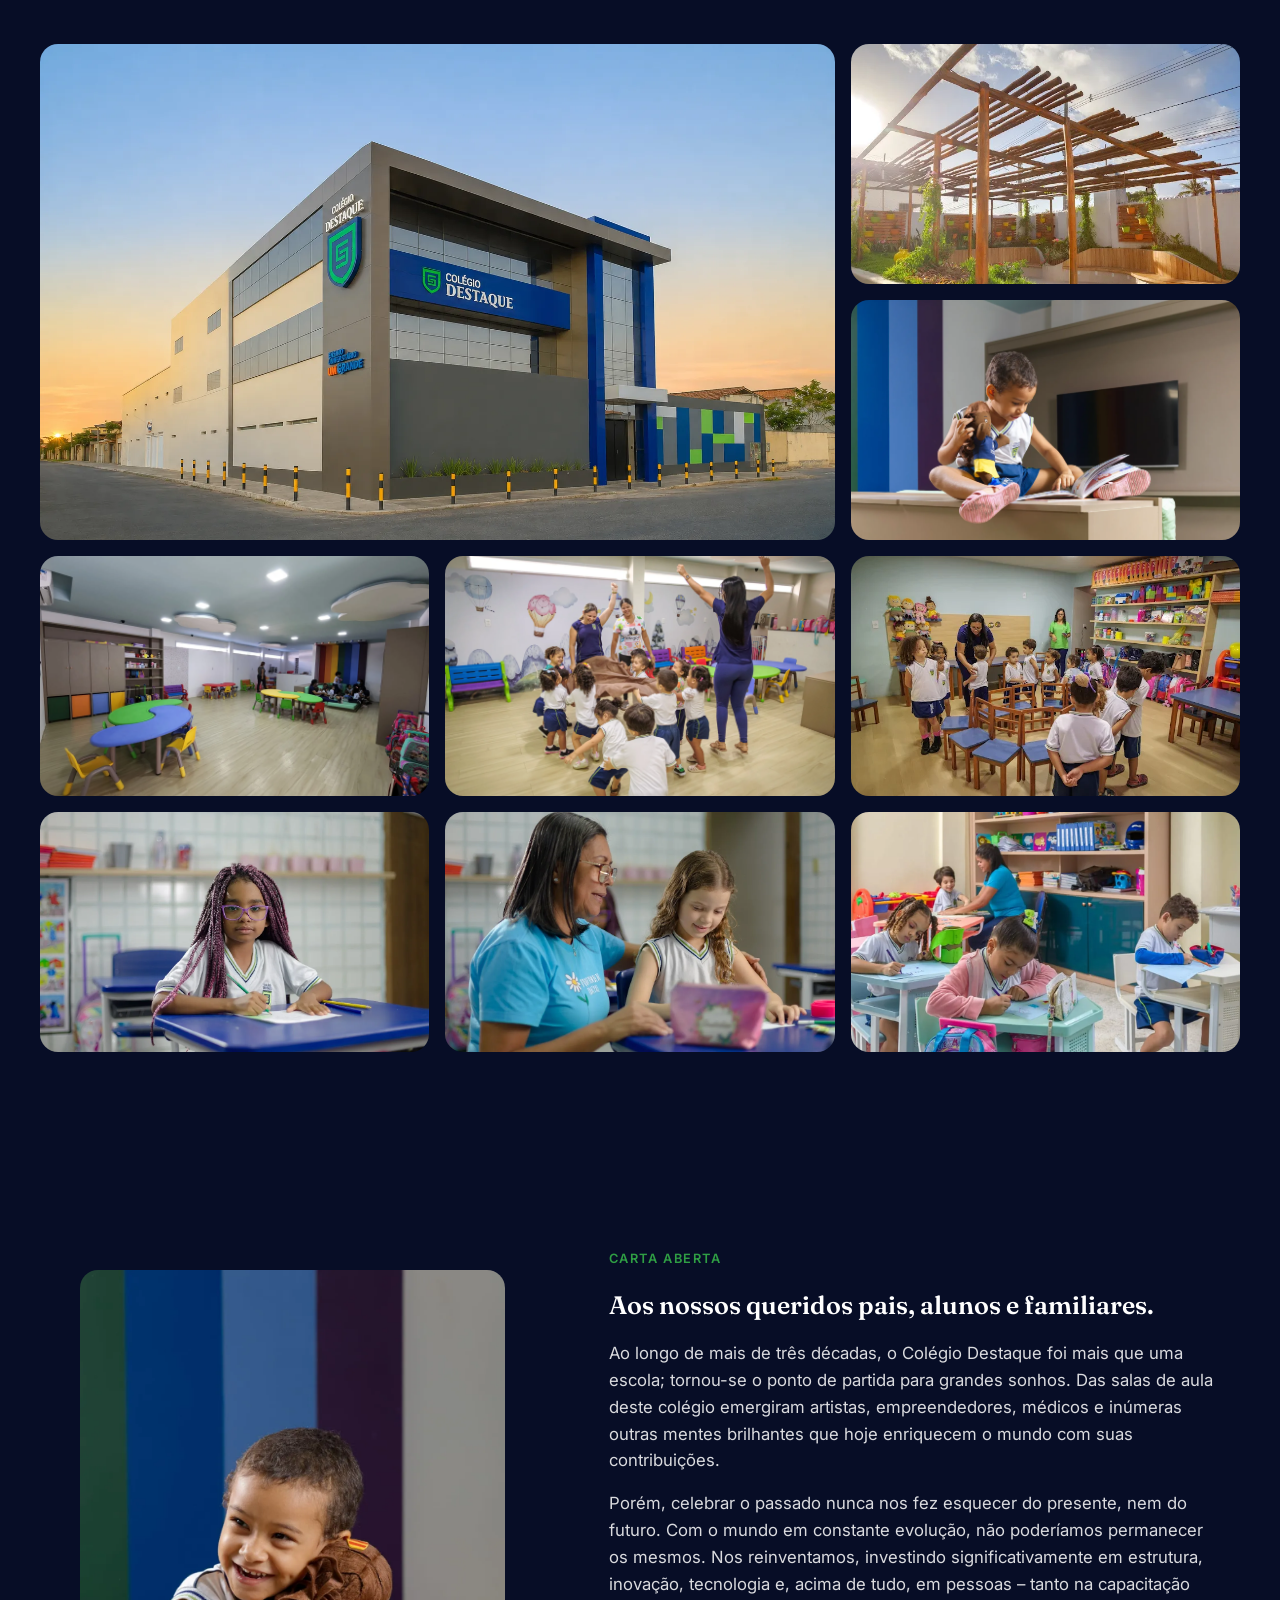
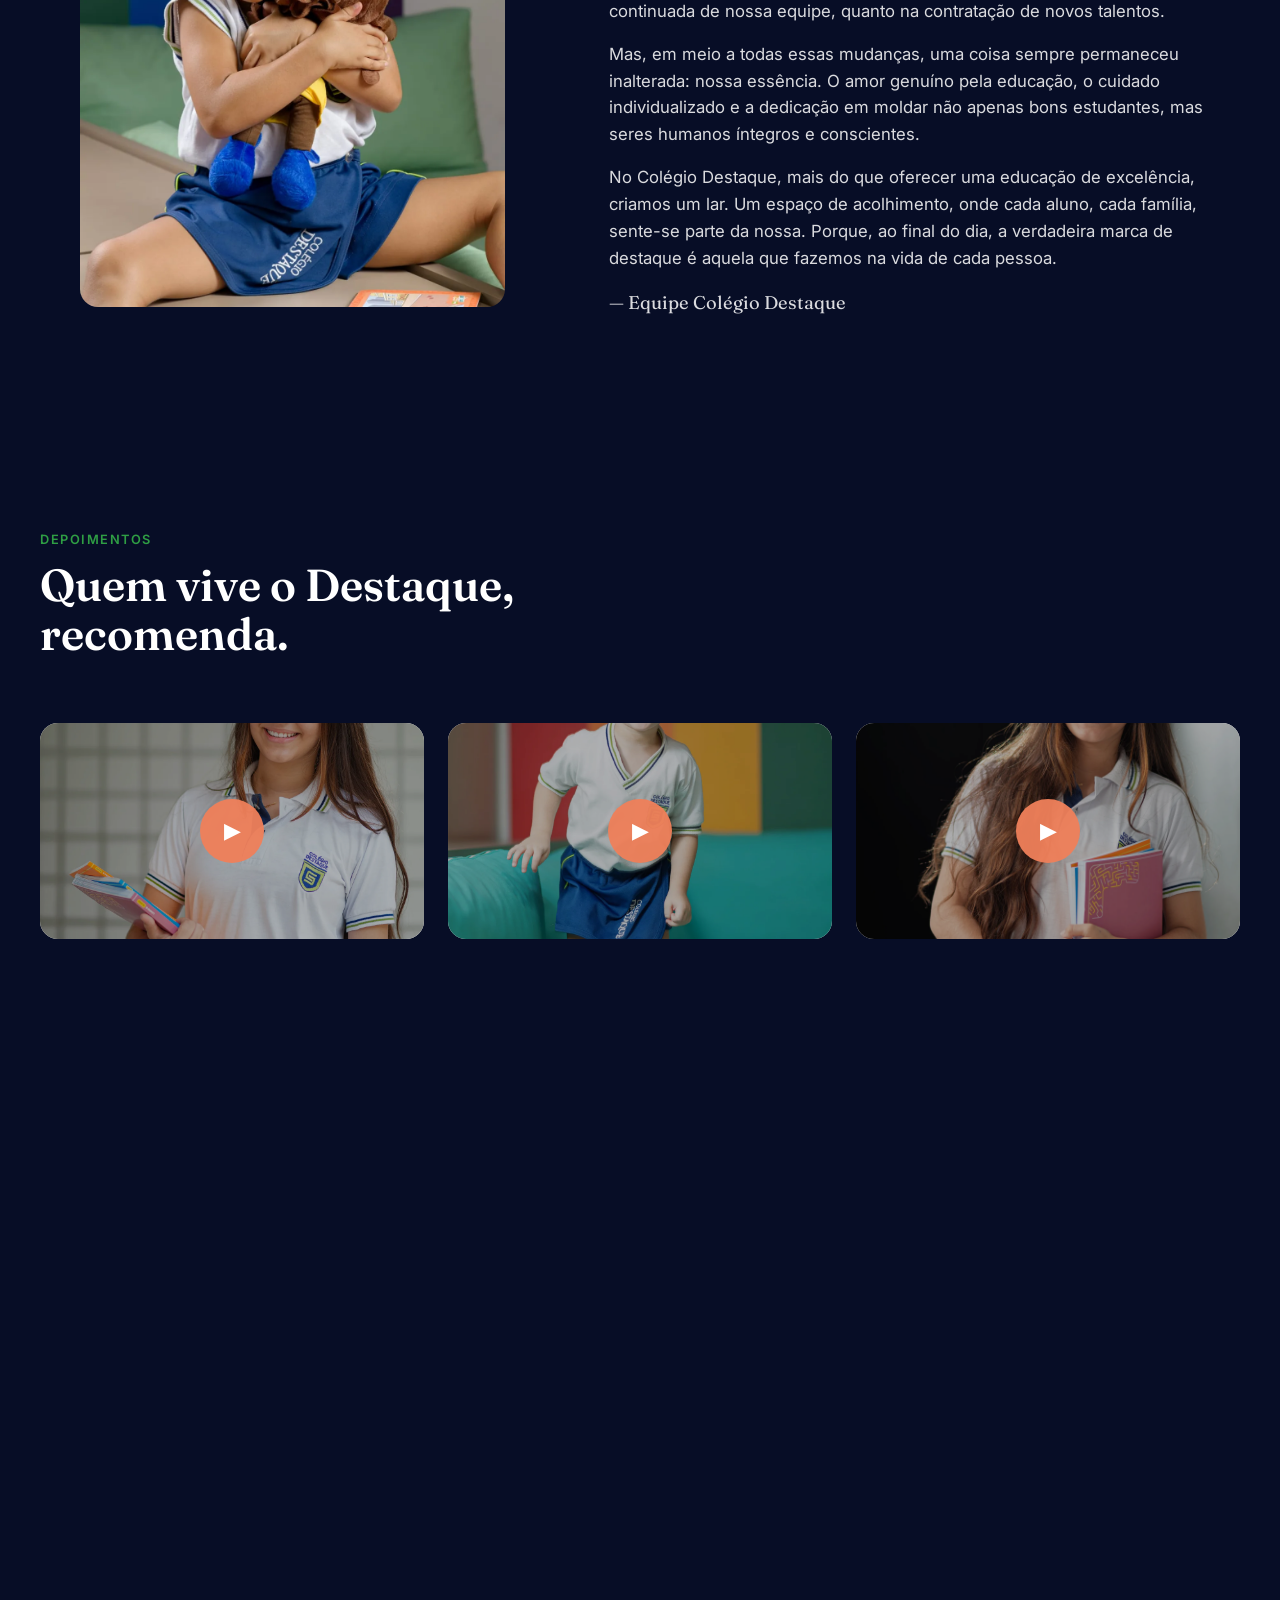
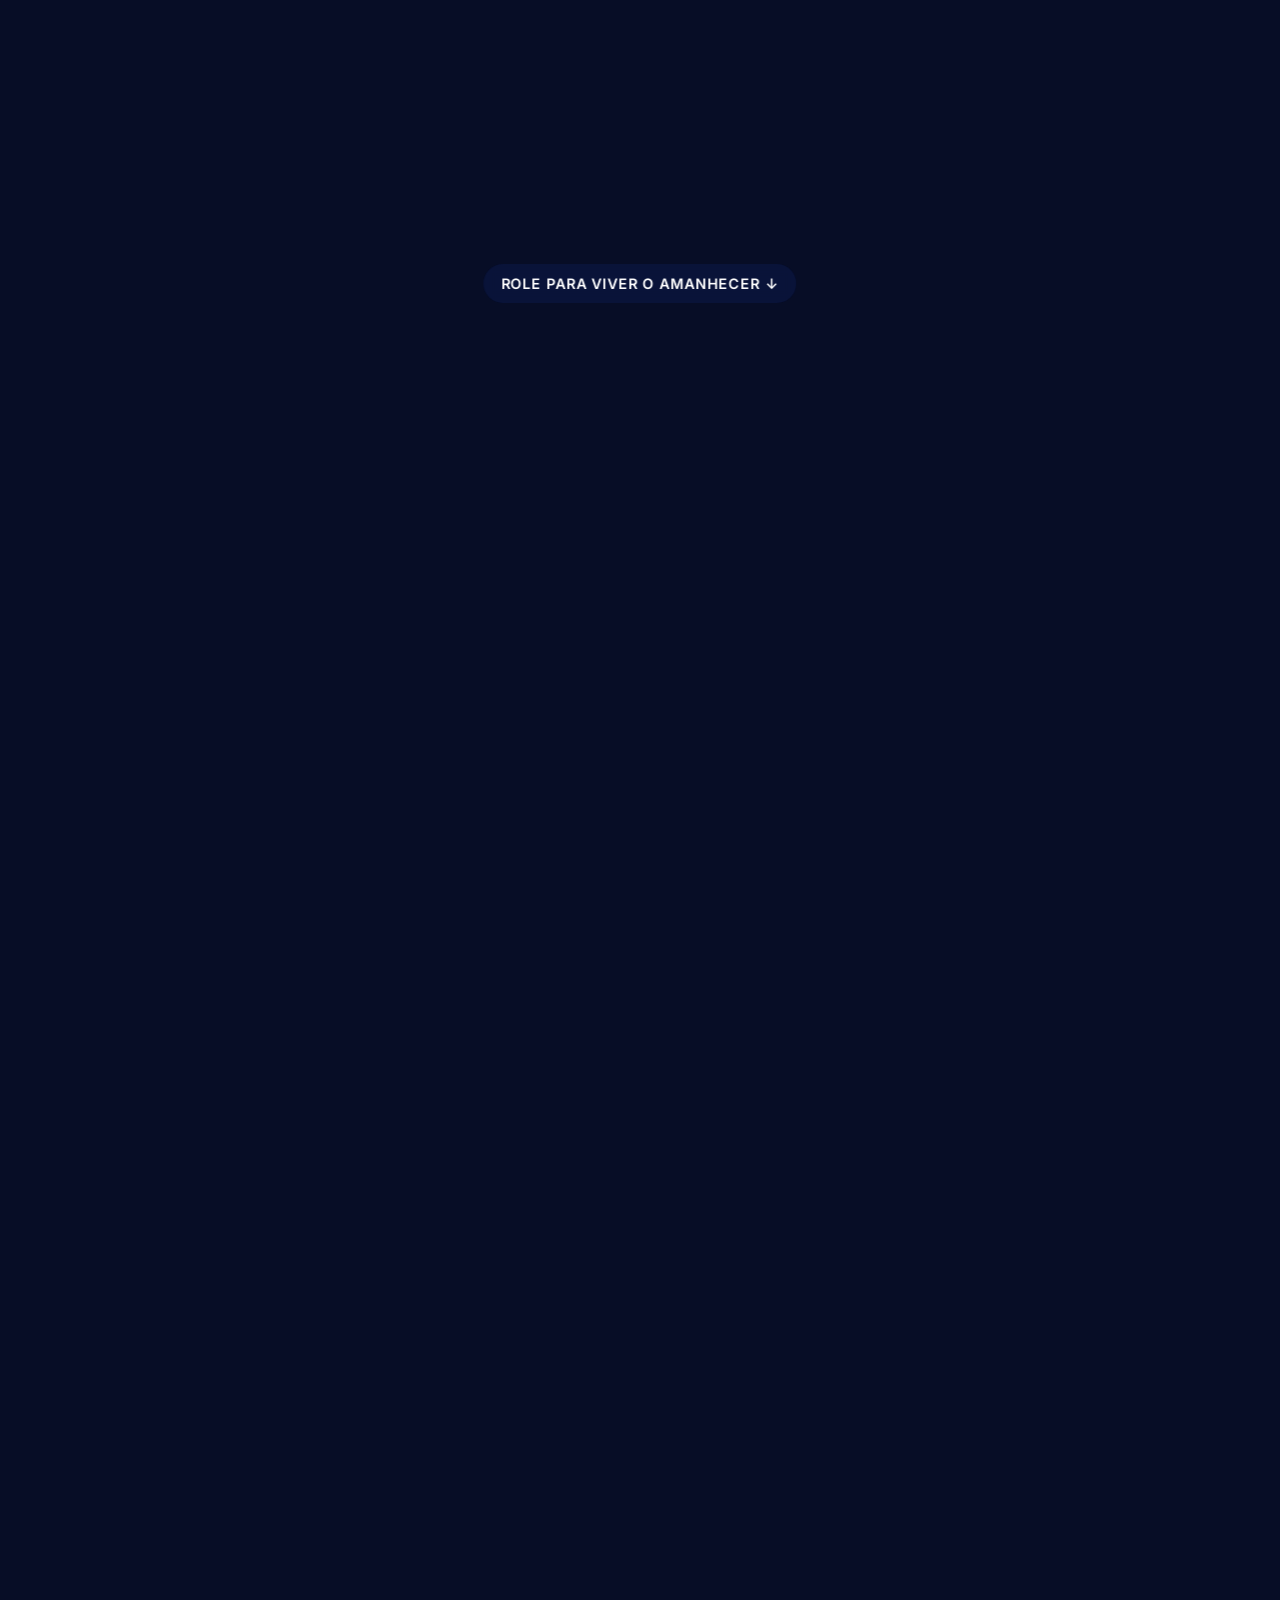
==== commit 1f130b40: "feat: remove pillars (duplicated in trajectory); #form anchor lands on the form (scrub end)" ====
--- a/index.html
+++ b/index.html
@@ -58,11 +58,6 @@
         <h2>Mais que uma escola, um lugar para crescer.</h2>
         <p class="lead">Reconhecido pelos moradores de Alagoinhas como a melhor escola particular da cidade, o Colégio Destaque une tradição de mais de três décadas com inovação pedagógica.</p>
       </div>
-      <div class="pillars">
-        <article class="pillar reveal"><div class="pillar-ic">🎓</div><h3>Ensino de excelência</h3><p>Metodologia sólida, professores dedicados e preparação de ponta para o ENEM.</p></article>
-        <article class="pillar reveal"><div class="pillar-ic">💛</div><h3>Cuidado individual</h3><p>Roteiros de aprendizagem personalizados e núcleo de psicologia dedicado a cada aluno.</p></article>
-        <article class="pillar reveal"><div class="pillar-ic">🌎</div><h3>Visão de futuro</h3><p>Programa bilíngue (PES), tempo integral e tecnologia no dia a dia.</p></article>
-      </div>
     </section>
     <section class="segmentos container" id="segmentos">
       <div class="section-head reveal">
--- a/css/styles.css
+++ b/css/styles.css
@@ -91,14 +91,6 @@
 .section-head { max-width: 720px; margin-bottom: var(--s-5); }
 .section-head h2 { font-size: var(--h2); margin: .5rem 0; }
 .lead { font-size: 1.2rem; color: var(--muted); }
-.pillars { display: grid; grid-template-columns: repeat(3, 1fr); gap: var(--s-3); }
-.pillar { background: #fff; border: 1px solid var(--line); border-radius: var(--radius);
-  padding: var(--s-4); transition: transform .25s ease, box-shadow .25s ease; }
-.pillar:hover { transform: translateY(-6px); box-shadow: 0 18px 50px rgba(13,27,76,.08); }
-.pillar-ic { font-size: 2rem; margin-bottom: var(--s-2); }
-.pillar h3 { font-size: var(--h3); margin: 0 0 .5rem; }
-.pillar p { color: var(--muted); margin: 0; }
-@media (max-width: 860px) { .pillars { grid-template-columns: 1fr; } }
 .stats { display: grid; grid-template-columns: repeat(4, 1fr); gap: var(--s-3); }
 .stat { text-align: center; padding: var(--s-4) var(--s-2); background: #fff;
   border: 1px solid var(--line); border-top: 3px solid var(--green); border-radius: var(--radius); }
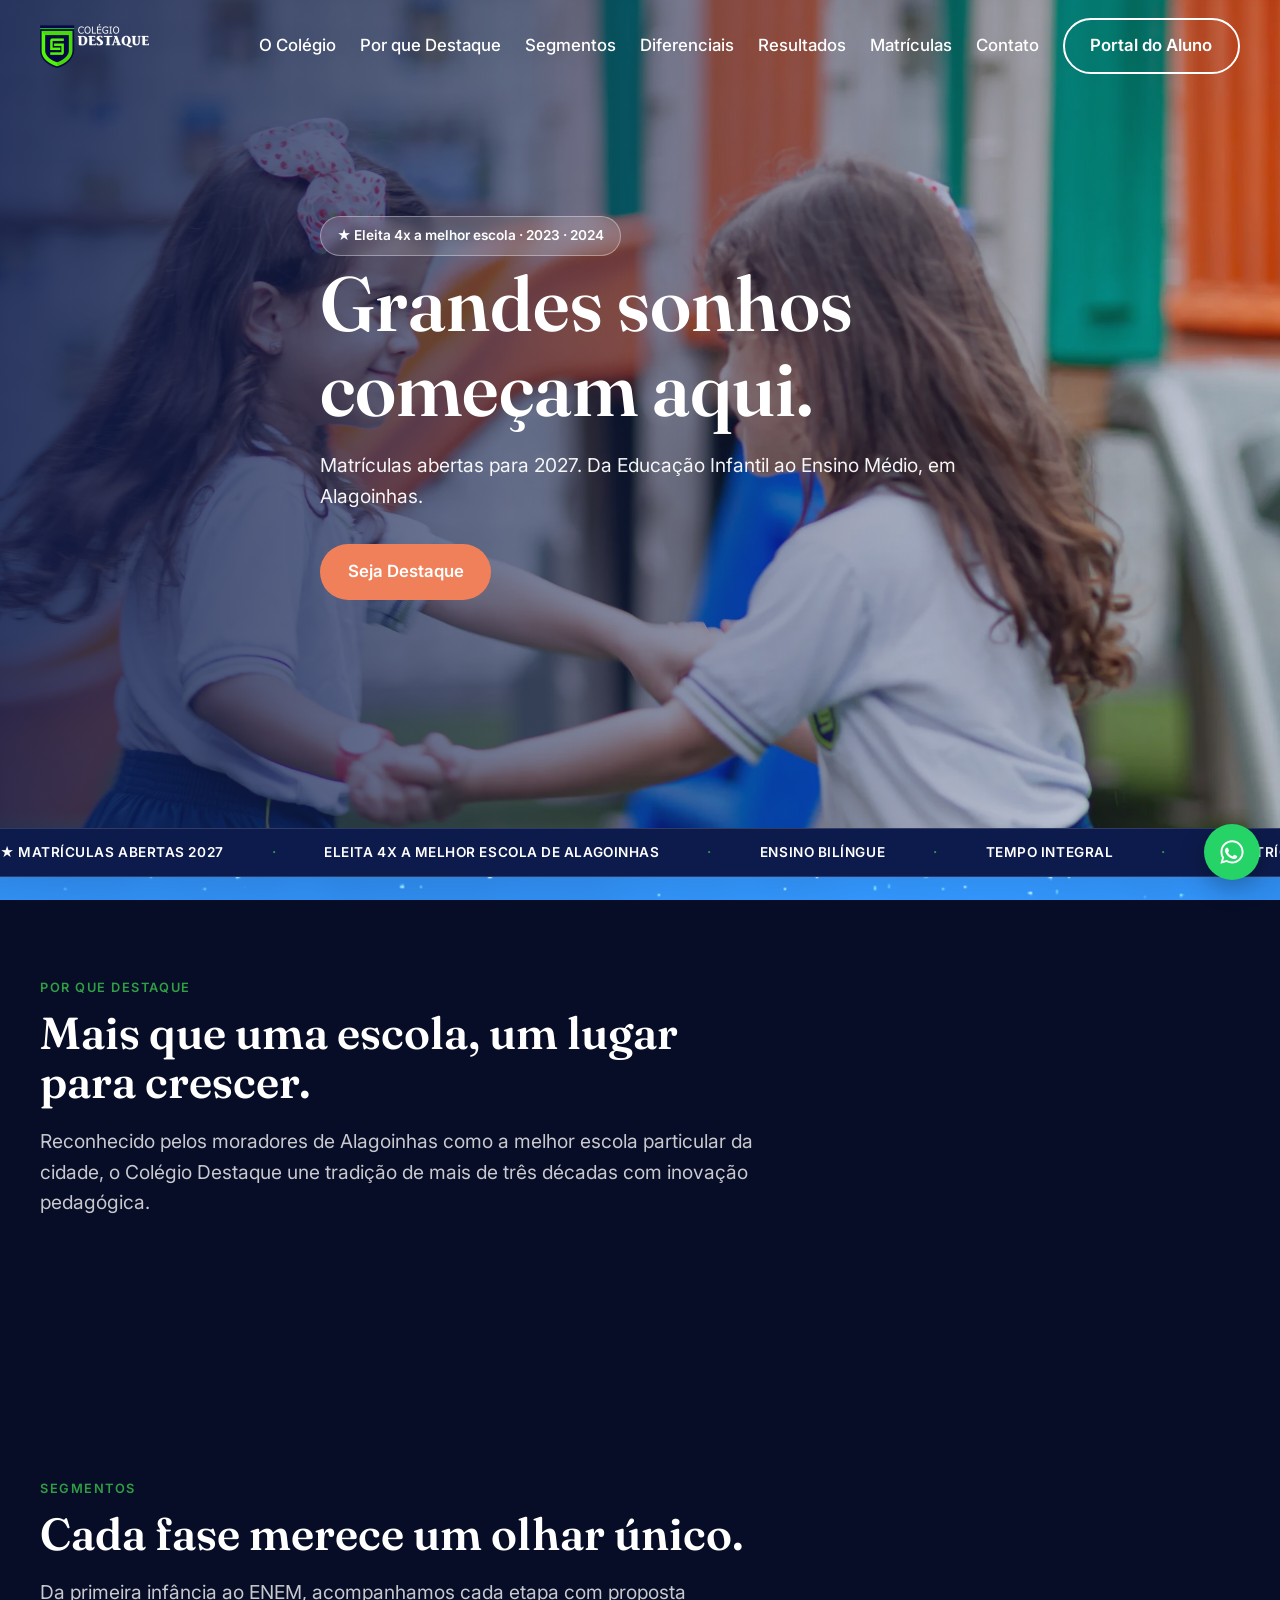
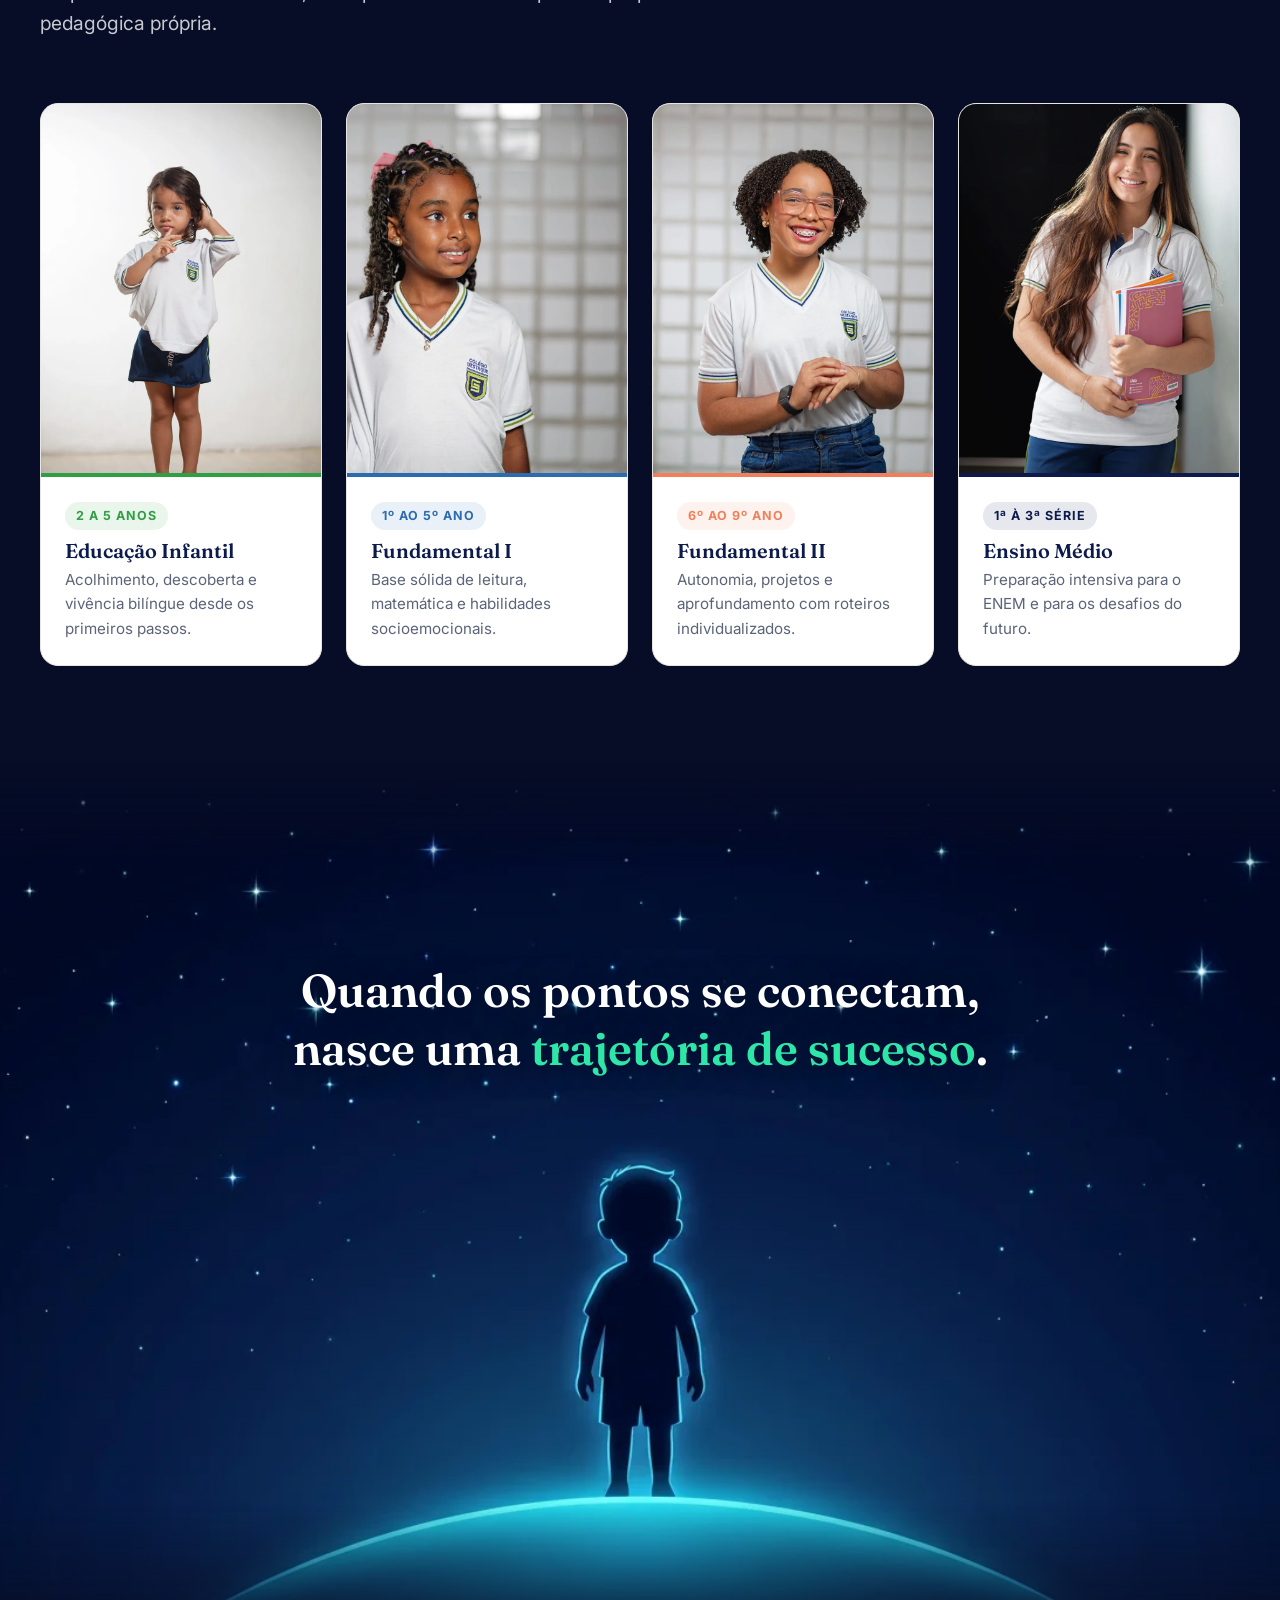
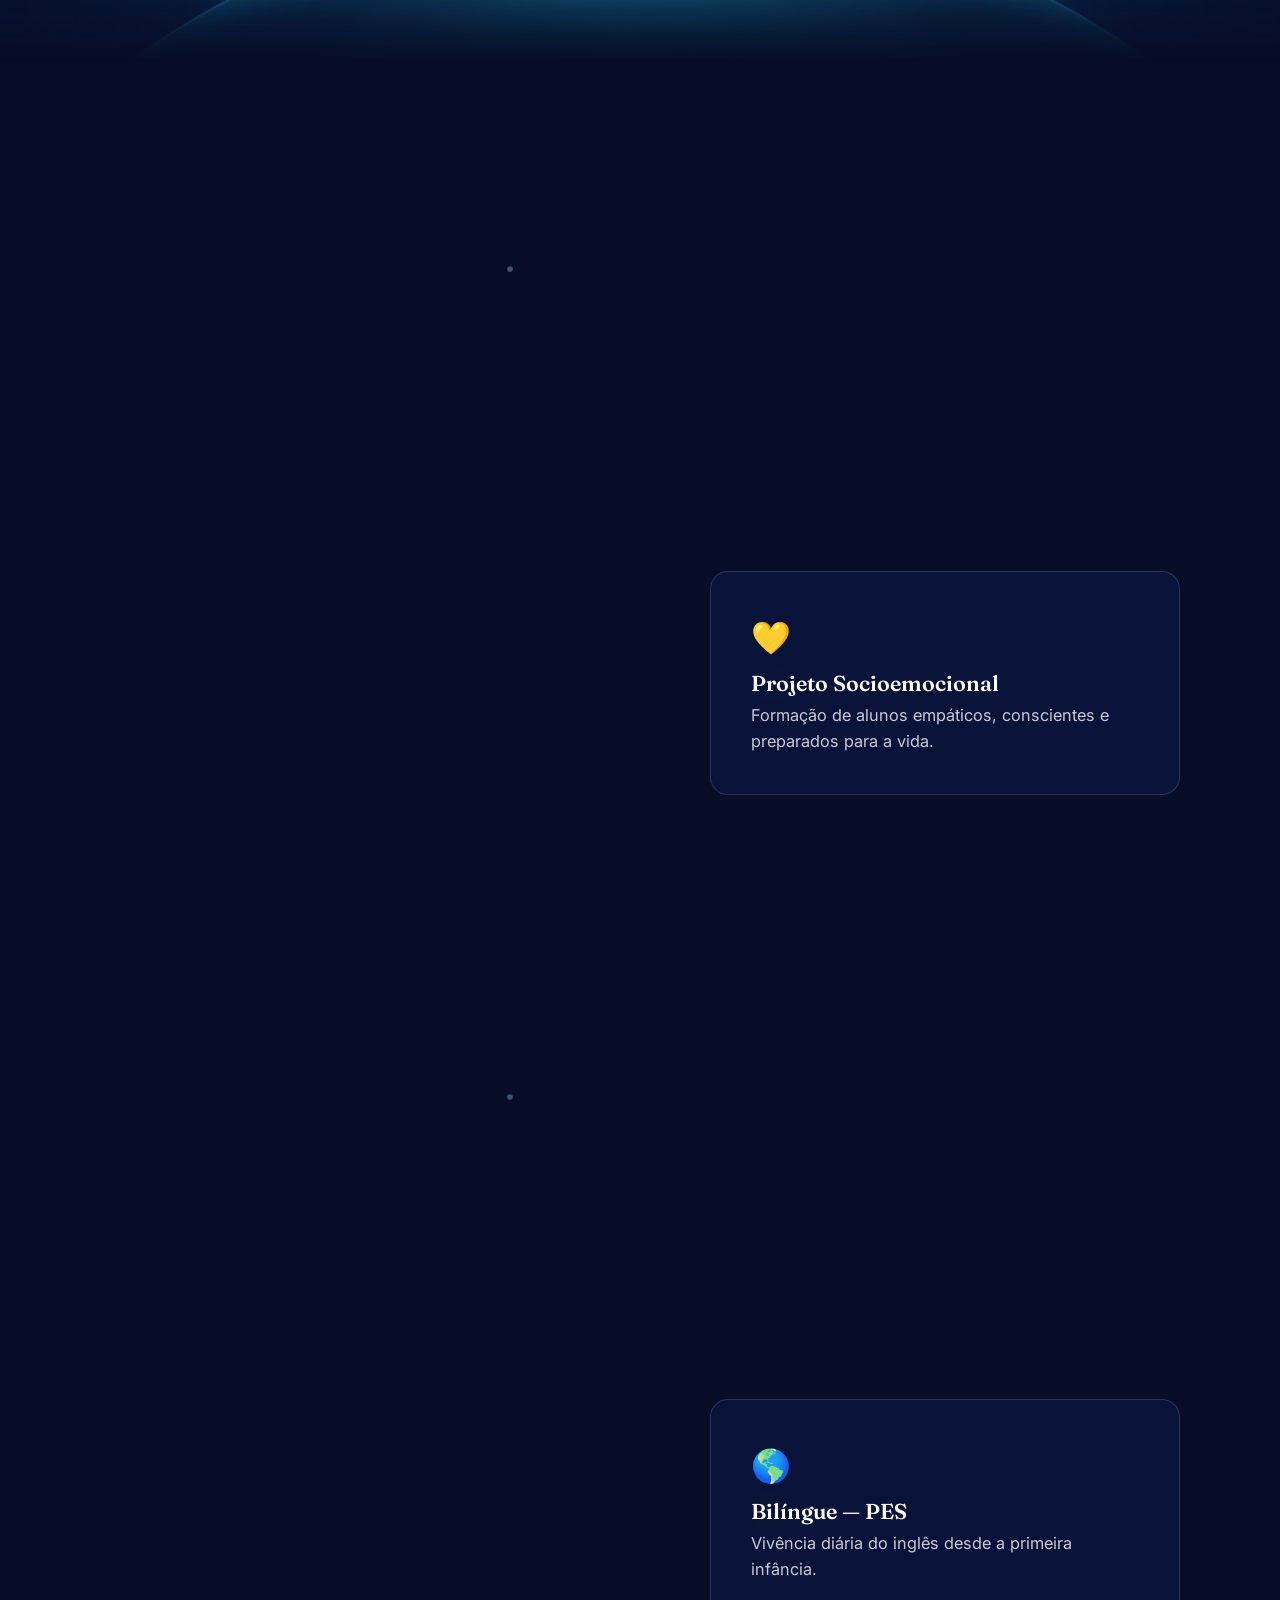
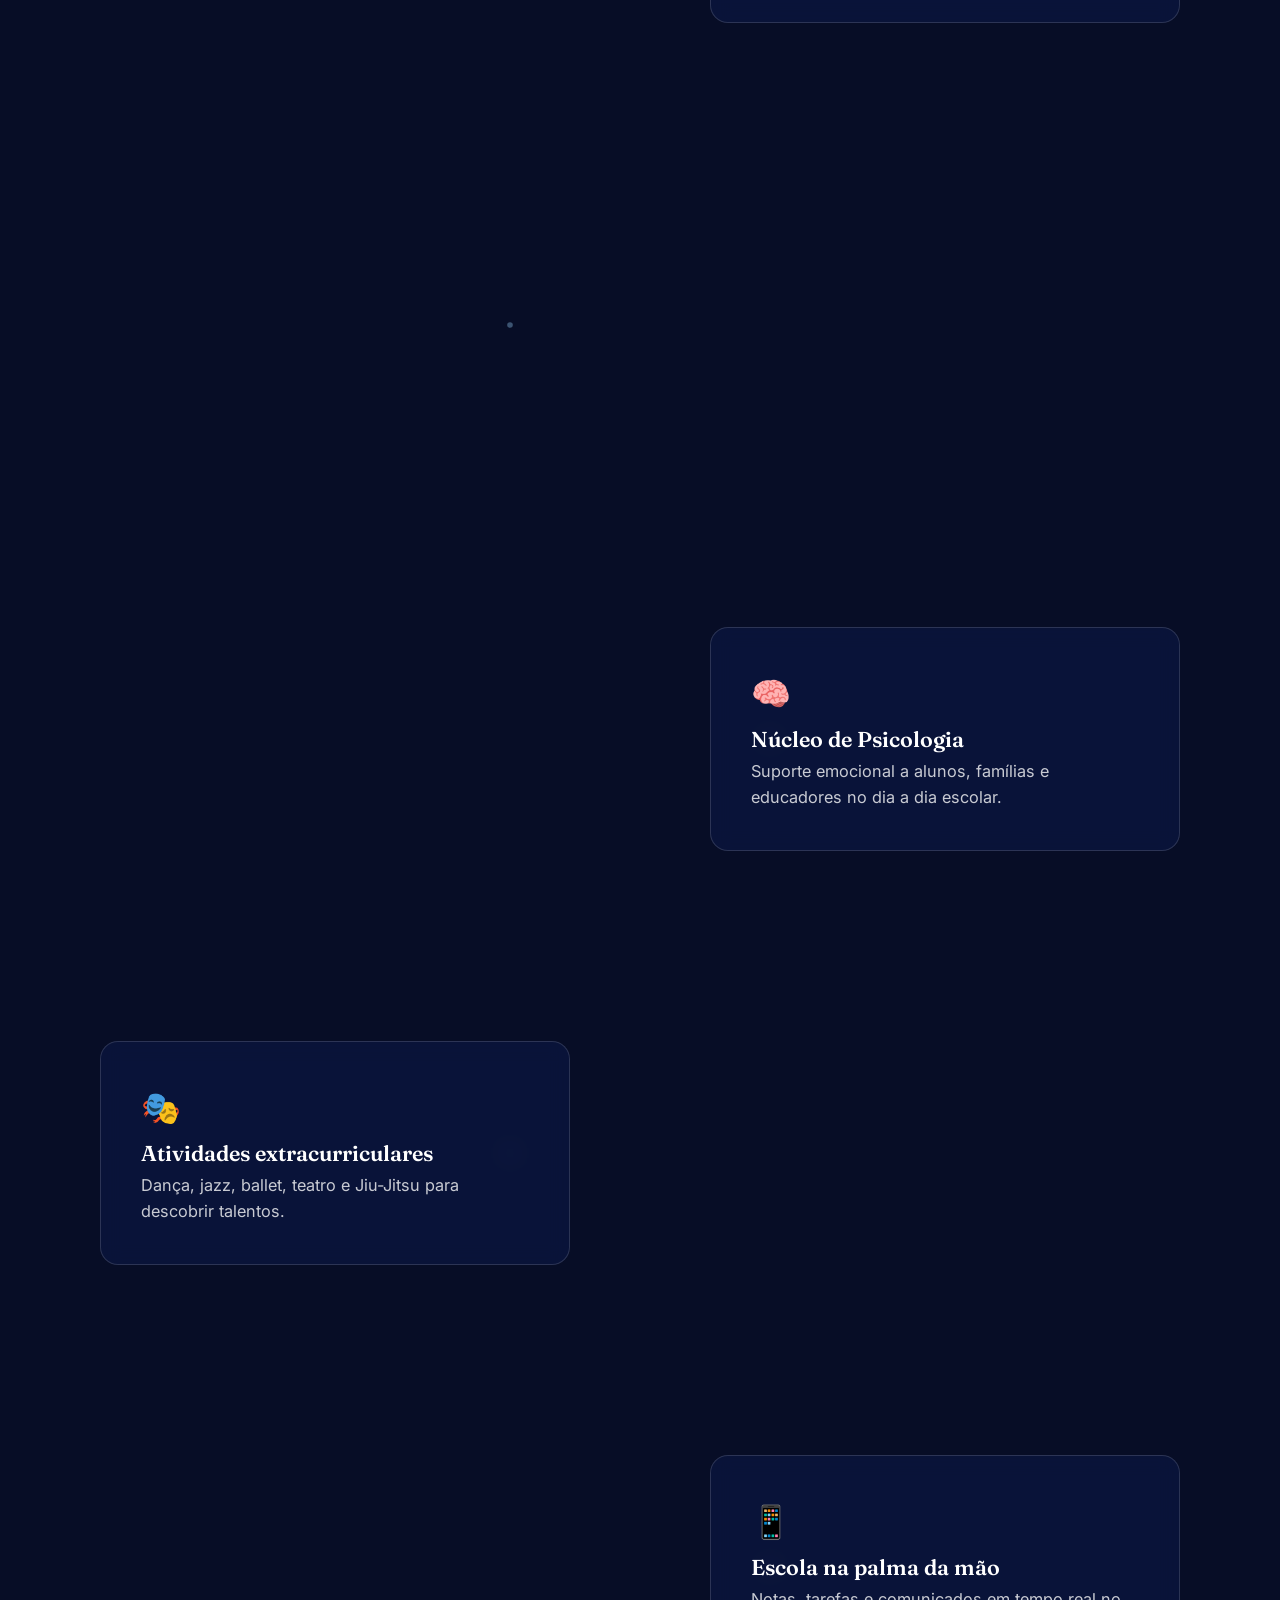
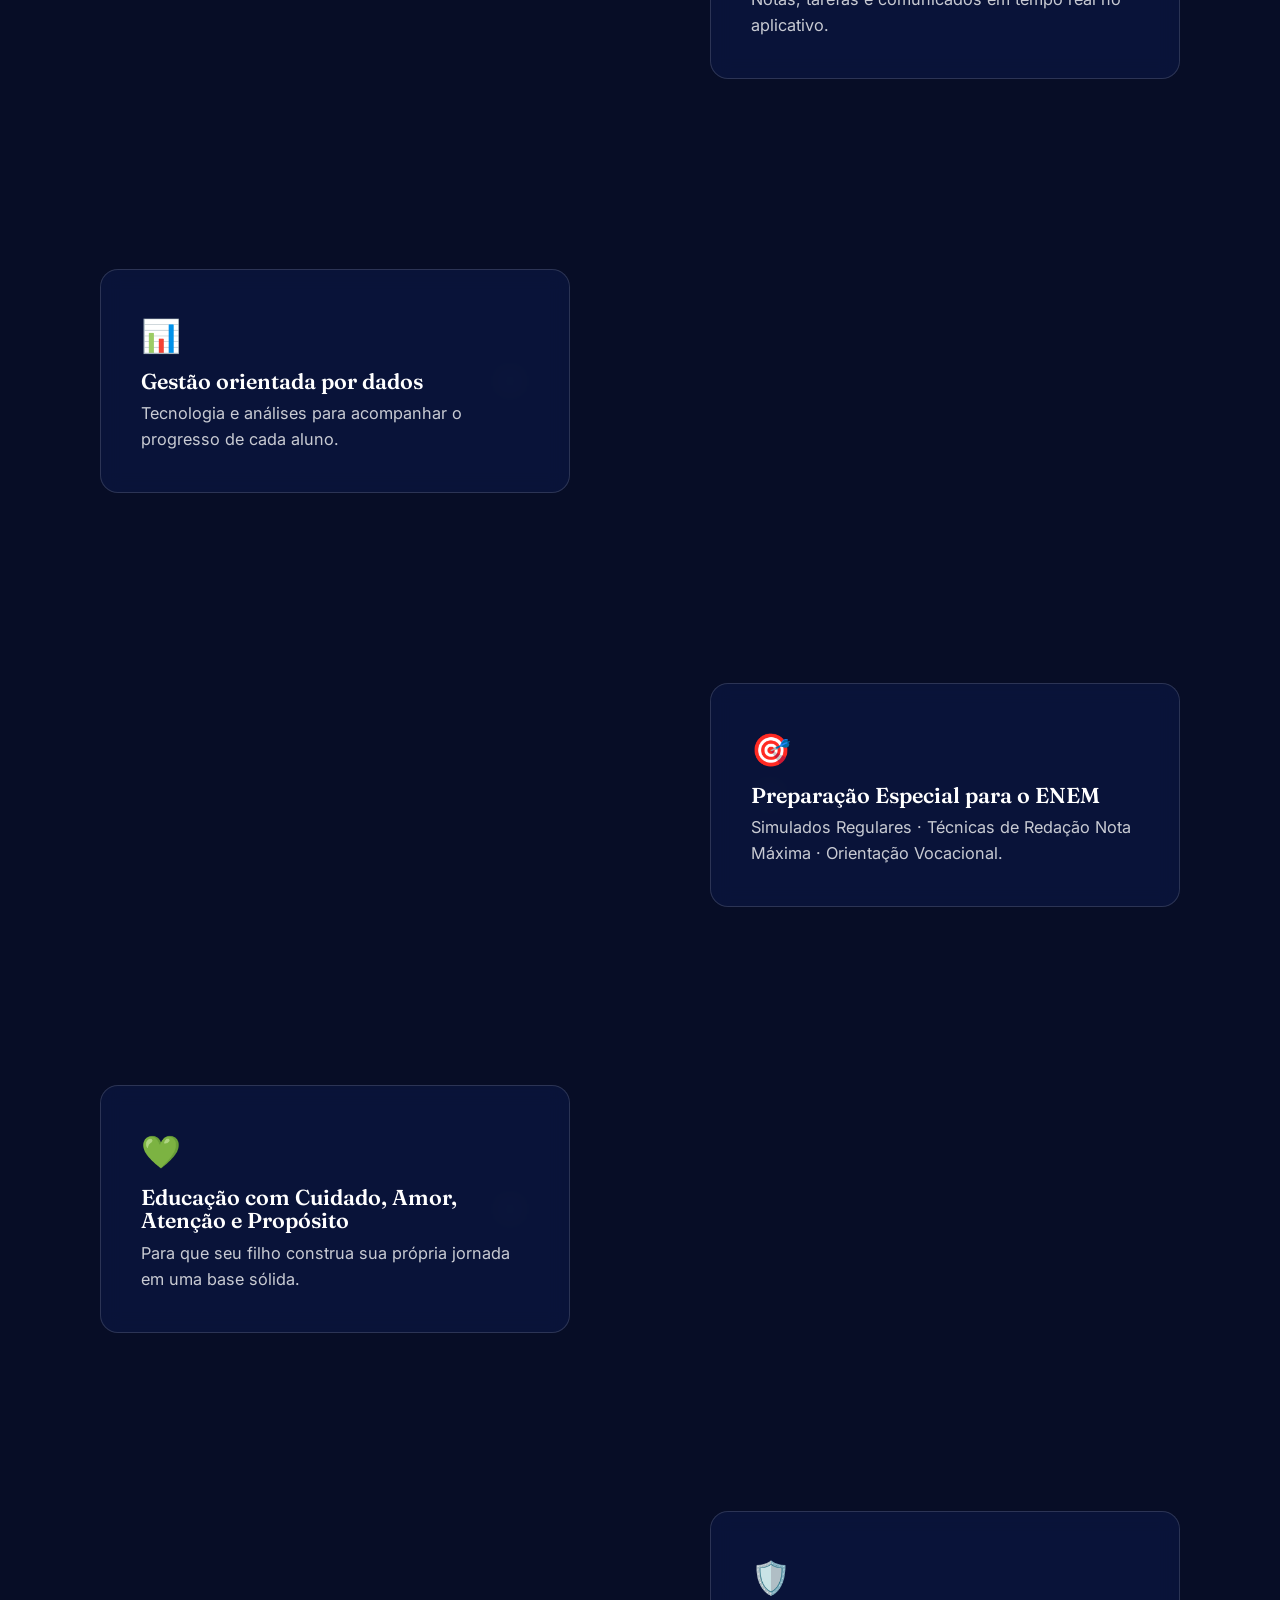
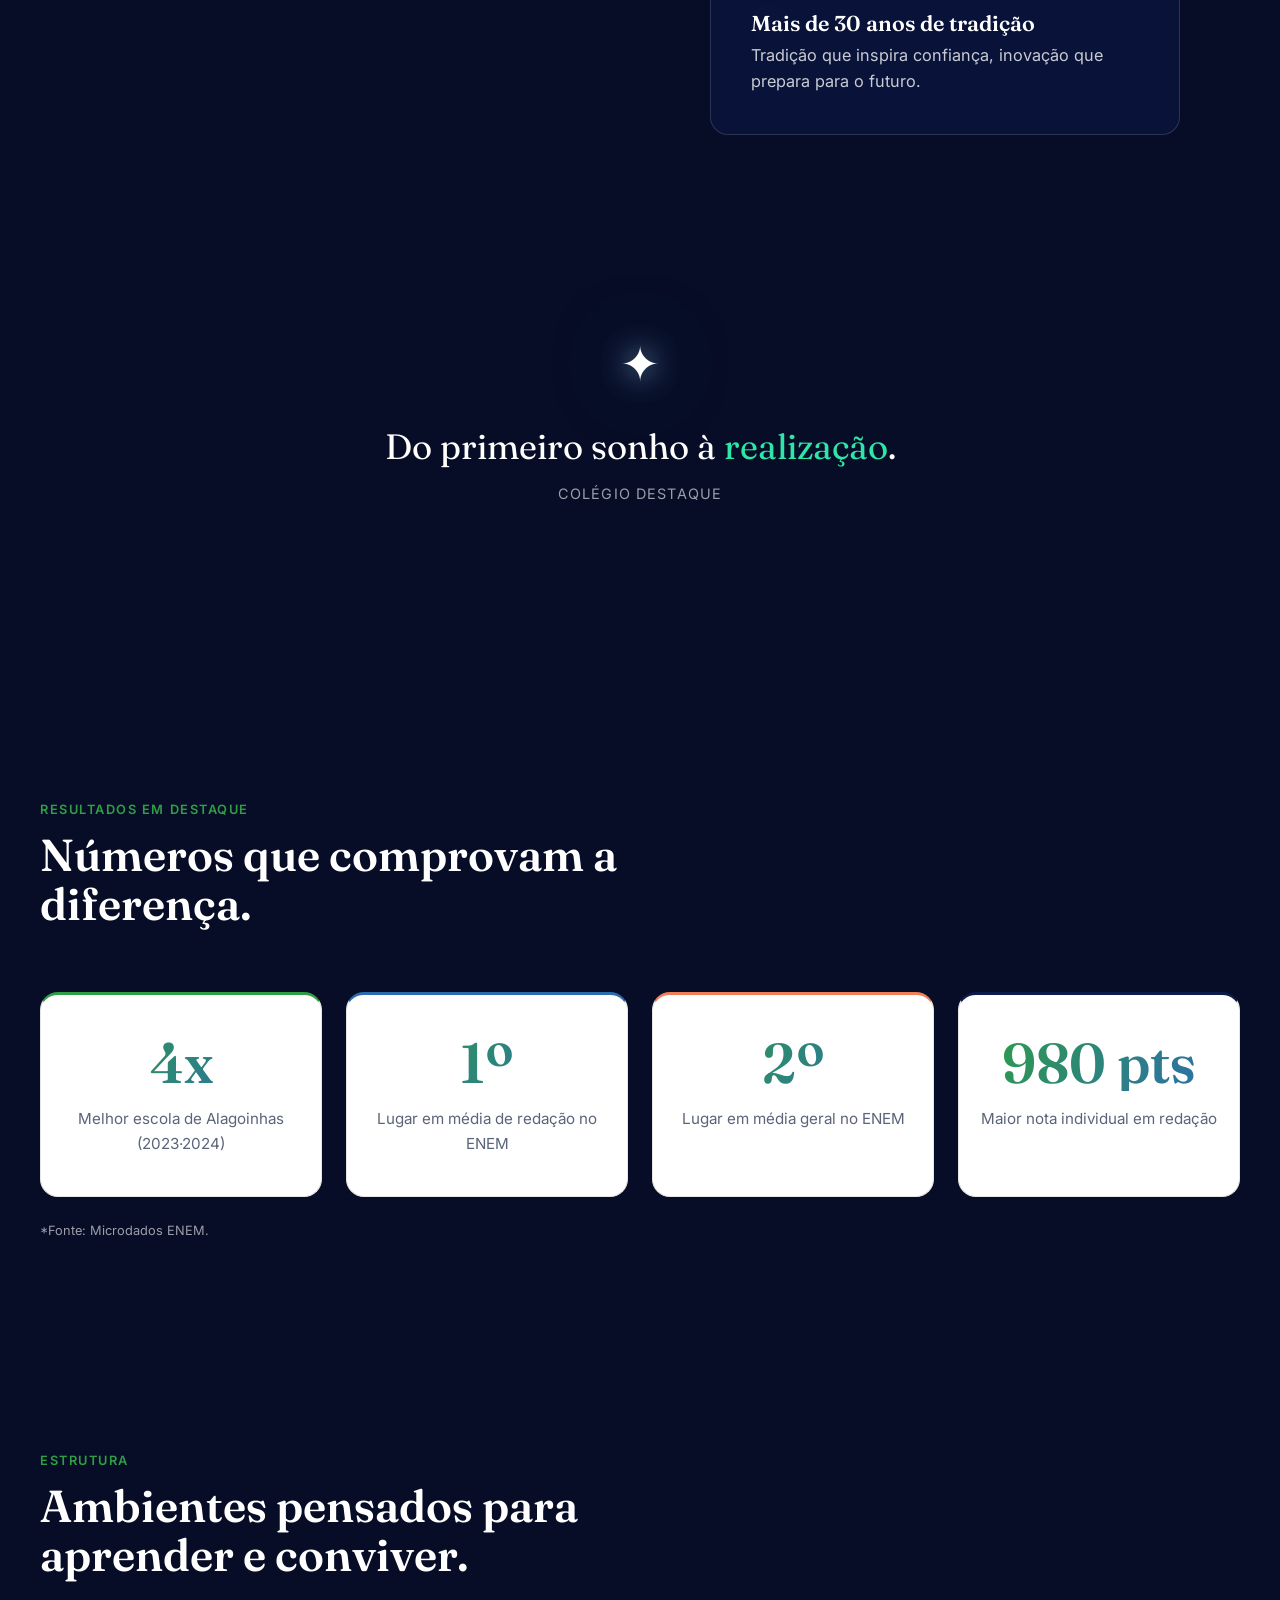
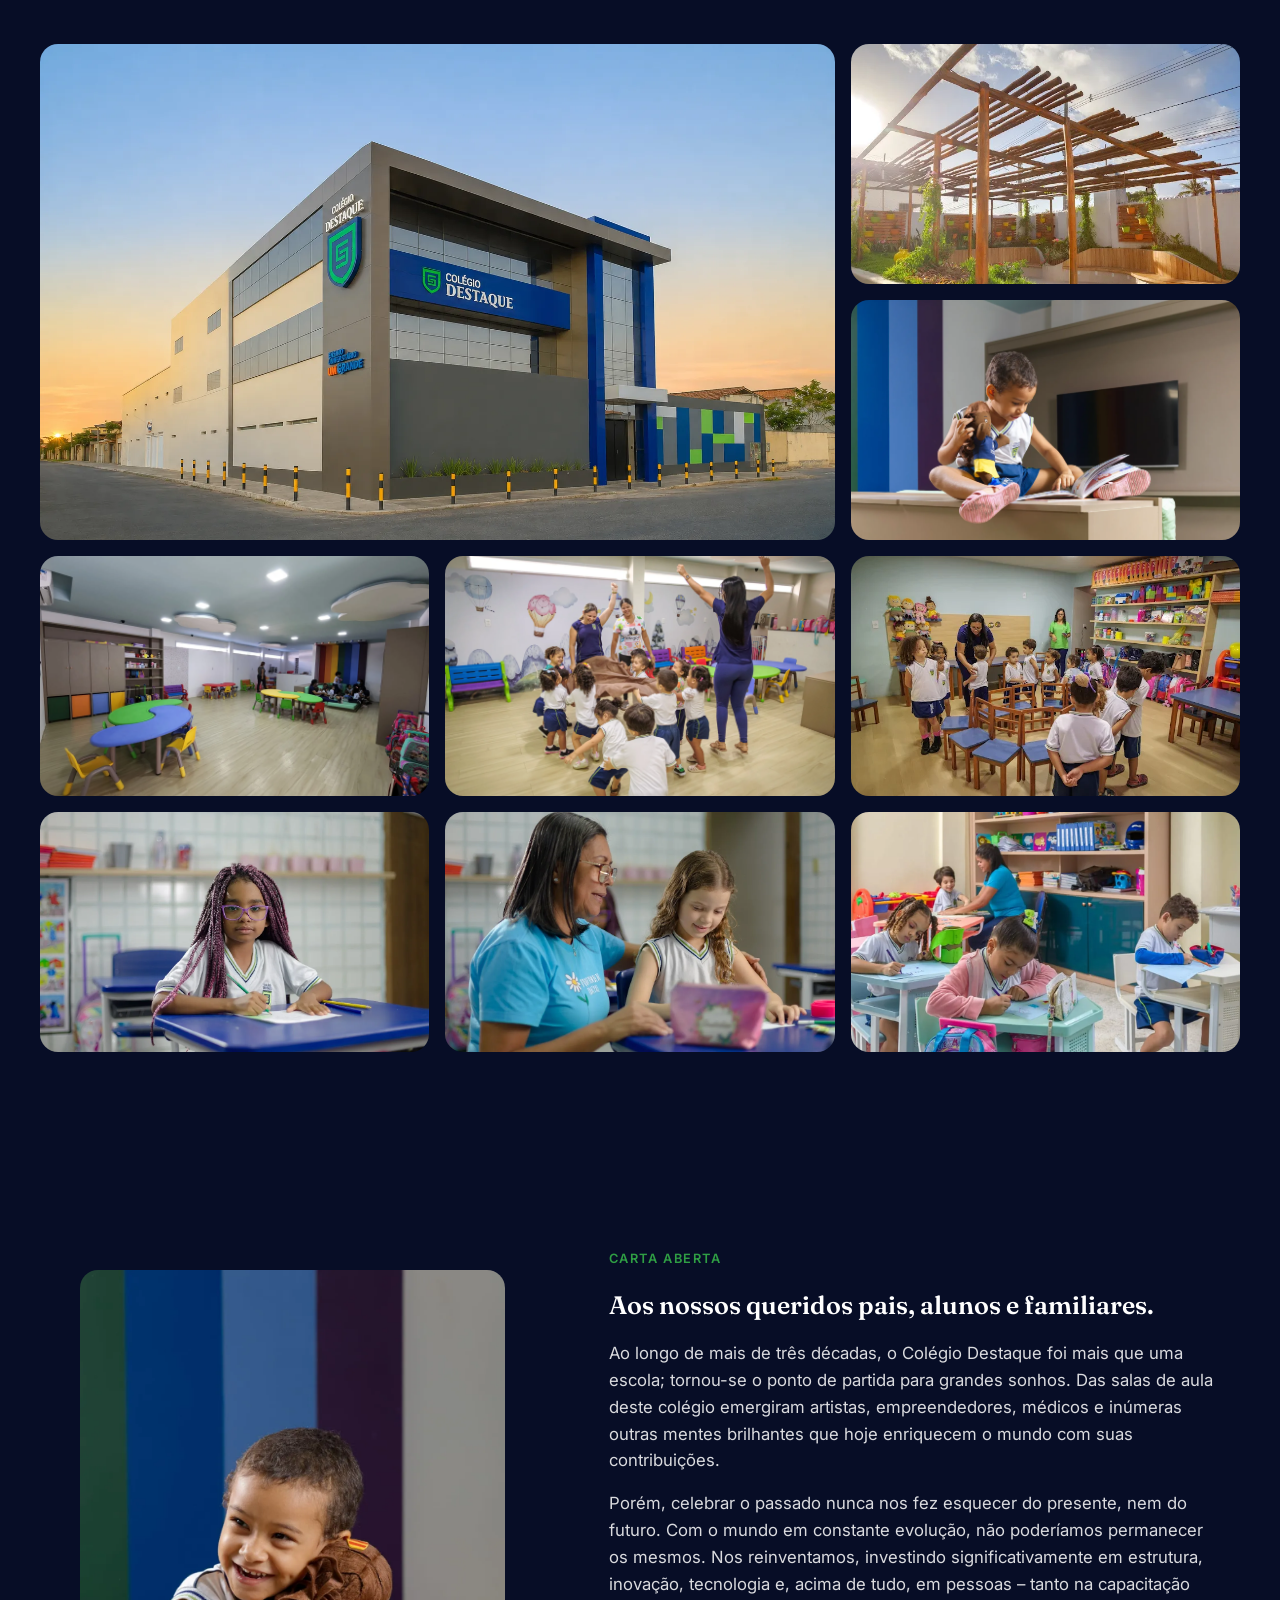
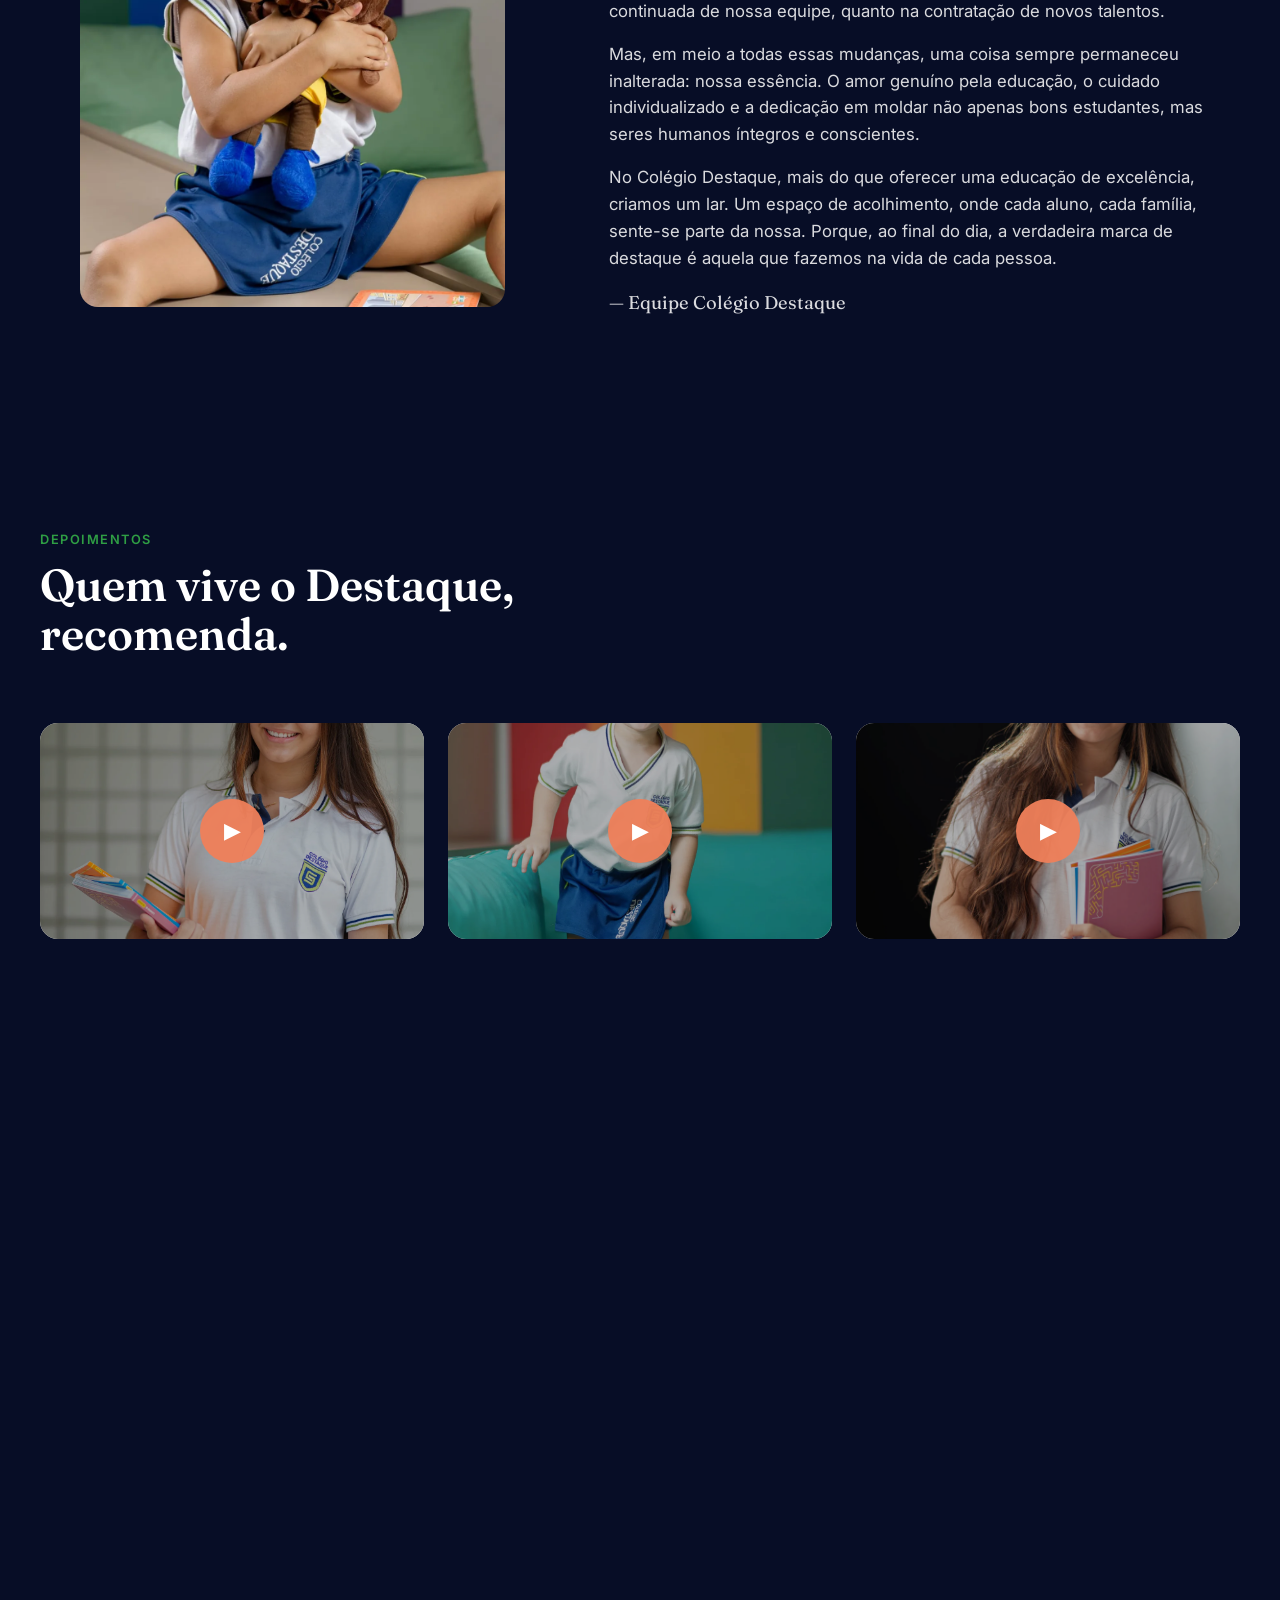
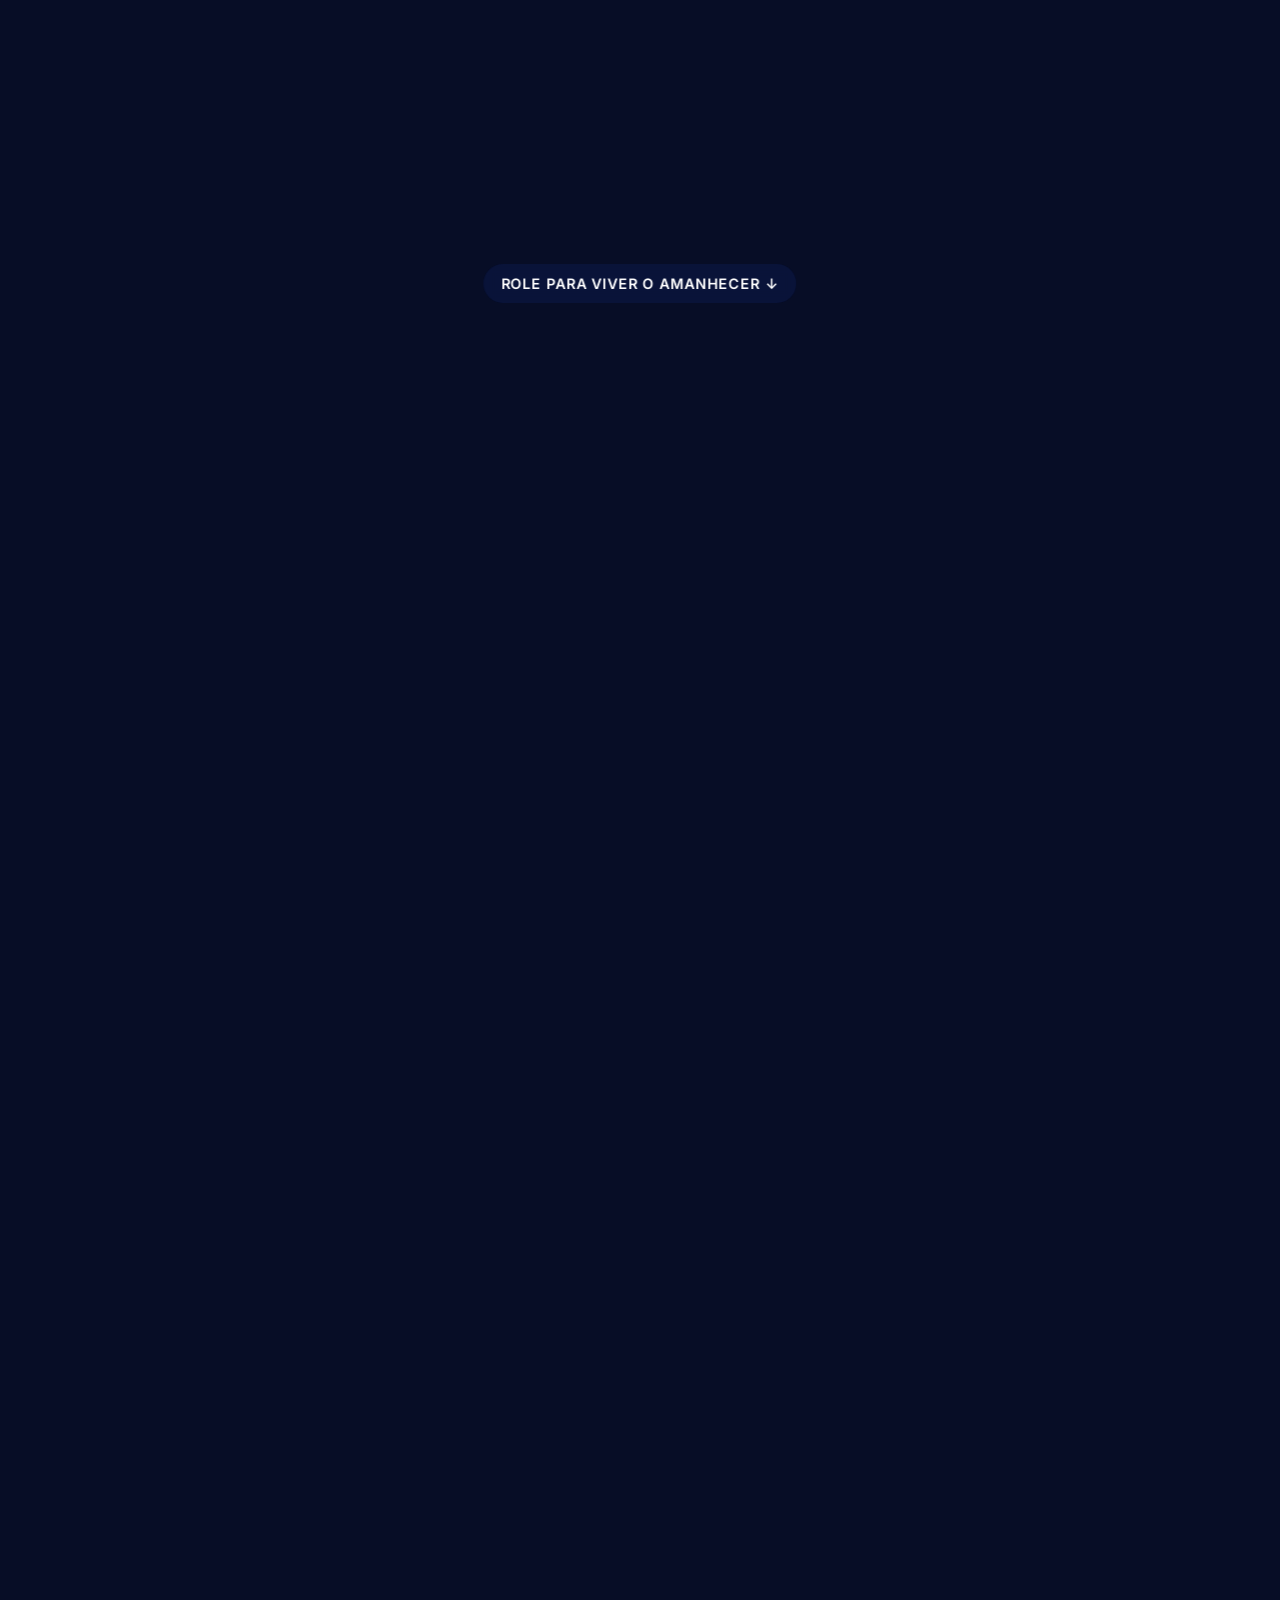
==== commit 458cfb44: "feat: real WhatsApp number (5575998007676) + frames preload deferred to section approach" ====
--- a/index.html
+++ b/index.html
@@ -238,7 +238,7 @@
     </div>
     <div class="container footer-bottom"><span>© 2026 Colégio Destaque. Todos os direitos reservados.</span><a href="#top">Voltar ao topo ↑</a></div>
   </footer>
-  <a class="wa-float" href="https://wa.me/5575000000000" target="_blank" rel="noopener" aria-label="WhatsApp">
+  <a class="wa-float" href="https://wa.me/5575998007676" target="_blank" rel="noopener" aria-label="WhatsApp">
     <svg viewBox="0 0 24 24" width="28" height="28" fill="#fff"><path d="M12.04 2C6.58 2 2.13 6.45 2.13 11.91c0 1.75.46 3.45 1.32 4.95L2.05 22l5.25-1.38a9.9 9.9 0 0 0 4.74 1.21h.005c5.46 0 9.9-4.45 9.9-9.91 0-2.65-1.03-5.14-2.9-7.01A9.87 9.87 0 0 0 12.04 2zm0 1.67c2.2 0 4.27.86 5.82 2.42a8.2 8.2 0 0 1 2.42 5.82c0 4.54-3.7 8.24-8.25 8.24a8.2 8.2 0 0 1-4.19-1.15l-.3-.18-3.12.82.83-3.04-.2-.31a8.18 8.18 0 0 1-1.26-4.38c0-4.55 3.7-8.24 8.25-8.24zm-4.55 4.7c-.17 0-.45.06-.68.32-.23.25-.9.87-.9 2.13 0 1.25.92 2.46 1.05 2.63.13.17 1.8 2.88 4.45 3.92.62.27 1.1.43 1.48.55.62.2 1.19.17 1.63.1.5-.07 1.53-.62 1.75-1.22.22-.6.22-1.11.15-1.22-.07-.1-.24-.17-.5-.3-.26-.13-1.53-.75-1.77-.84-.24-.09-.41-.13-.59.13-.17.26-.67.84-.82 1.02-.15.17-.3.19-.56.06-.26-.13-1.09-.4-2.07-1.28-.77-.68-1.28-1.53-1.44-1.79-.15-.26-.02-.4.11-.53.12-.12.26-.3.39-.45.13-.15.17-.26.26-.43.09-.17.04-.32-.02-.45-.06-.13-.59-1.44-.82-1.97-.21-.51-.43-.44-.59-.45-.15-.01-.32-.01-.49-.01z"/></svg>
   </a>
   <script src="assets/vendor/lenis.min.js"></script>
--- a/css/styles.css
+++ b/css/styles.css
@@ -79,6 +79,7 @@
   overflow: hidden; margin-top: -84px; padding-top: 84px; }
 .hero-bg { position: absolute; inset: 0; width: 100%; height: 120%; overflow: hidden; z-index: -2; }
 .hero-bg-img { width: 100%; height: 100%; object-fit: cover;
+  object-position: 50% 18%; transform-origin: 50% 25%;
   animation: kenburns 18s ease-in-out infinite alternate; }
 @keyframes kenburns { from { transform: scale(1); } to { transform: scale(1.08); } }
 .hero-overlay { position: absolute; inset: 0; z-index: -1;
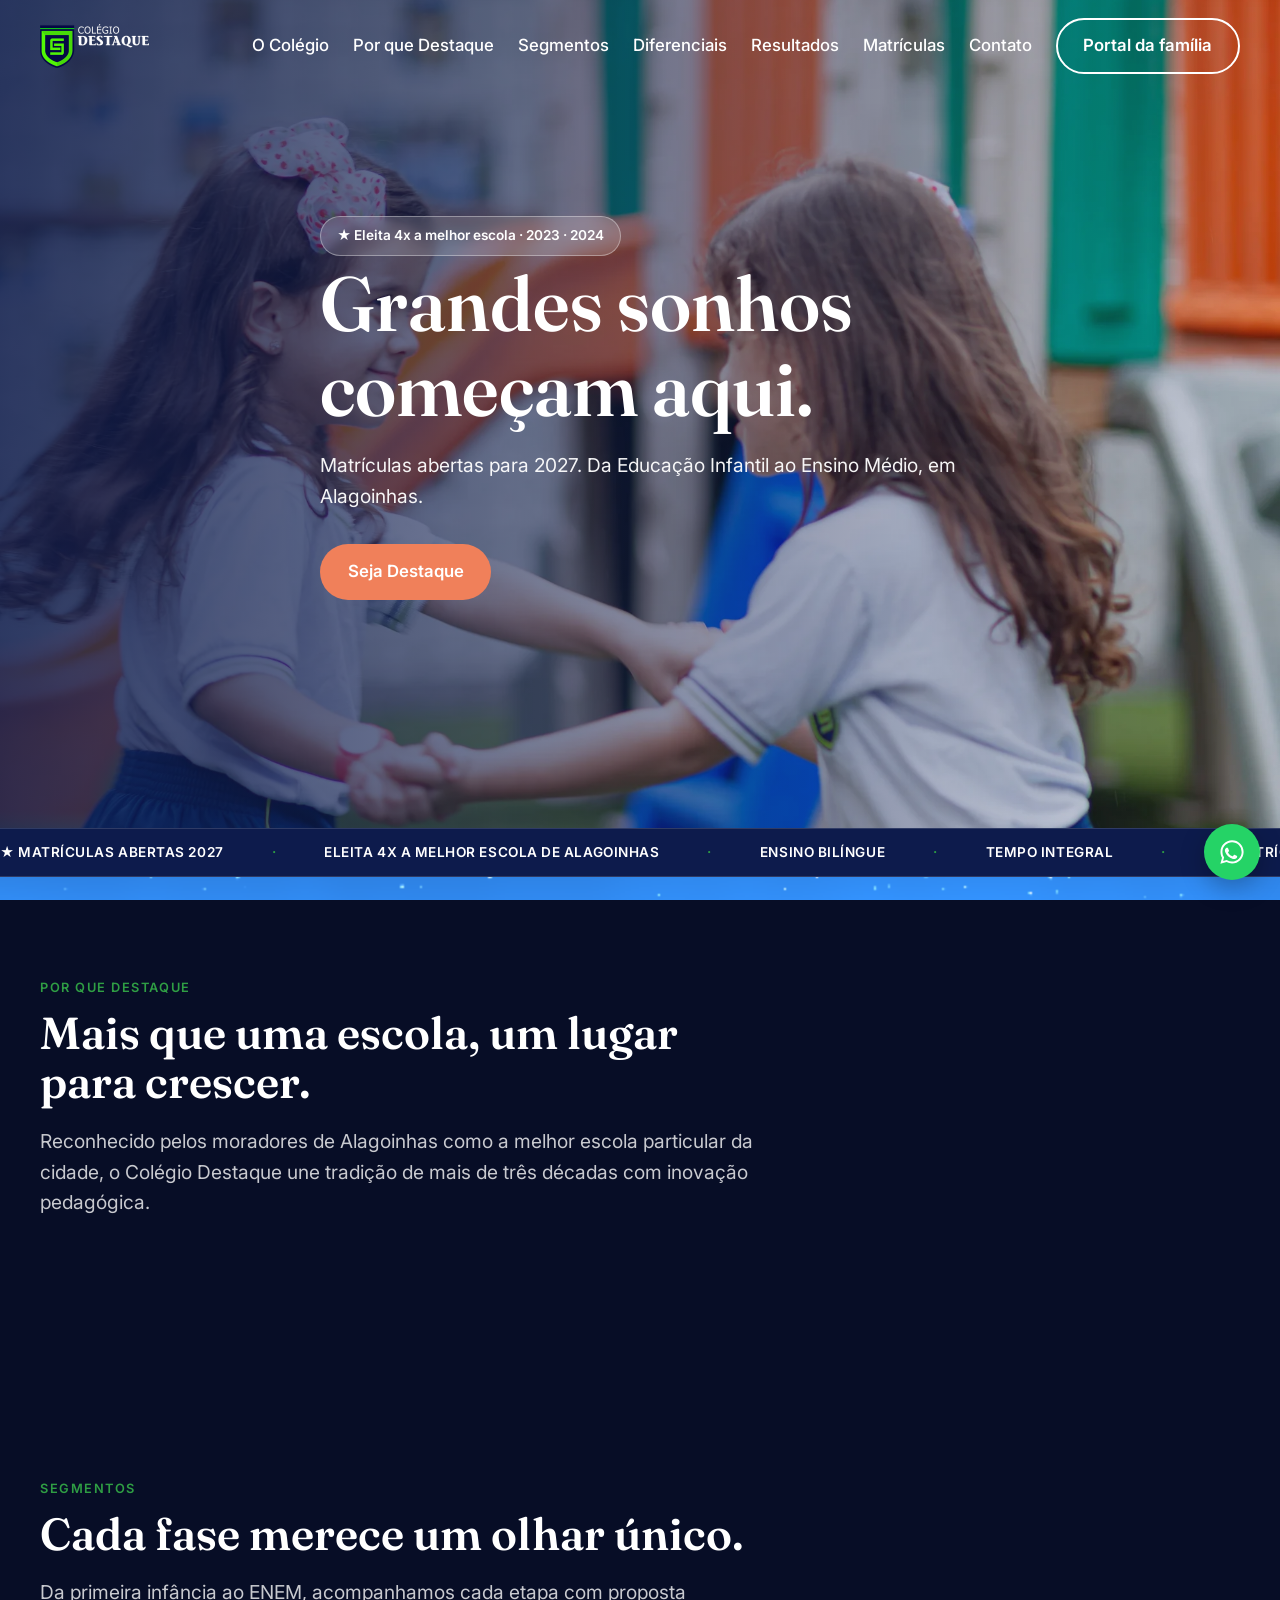
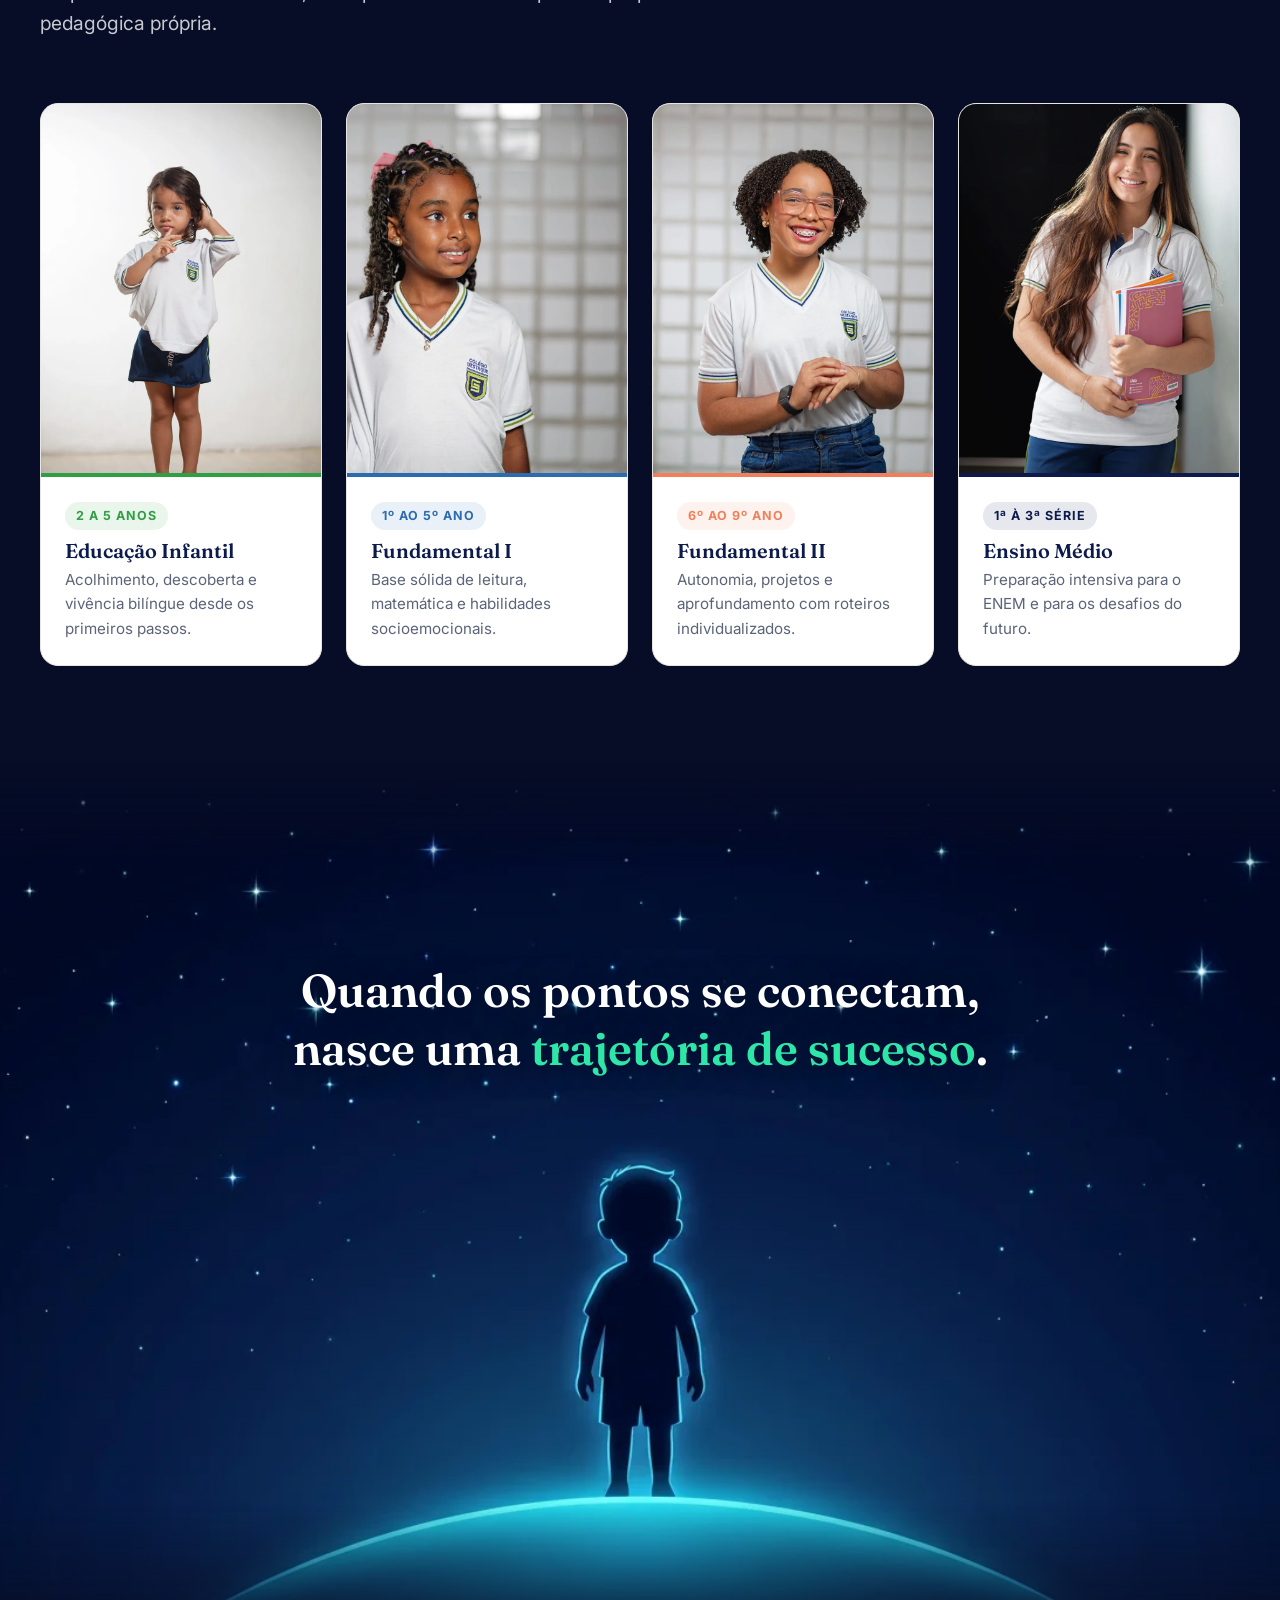
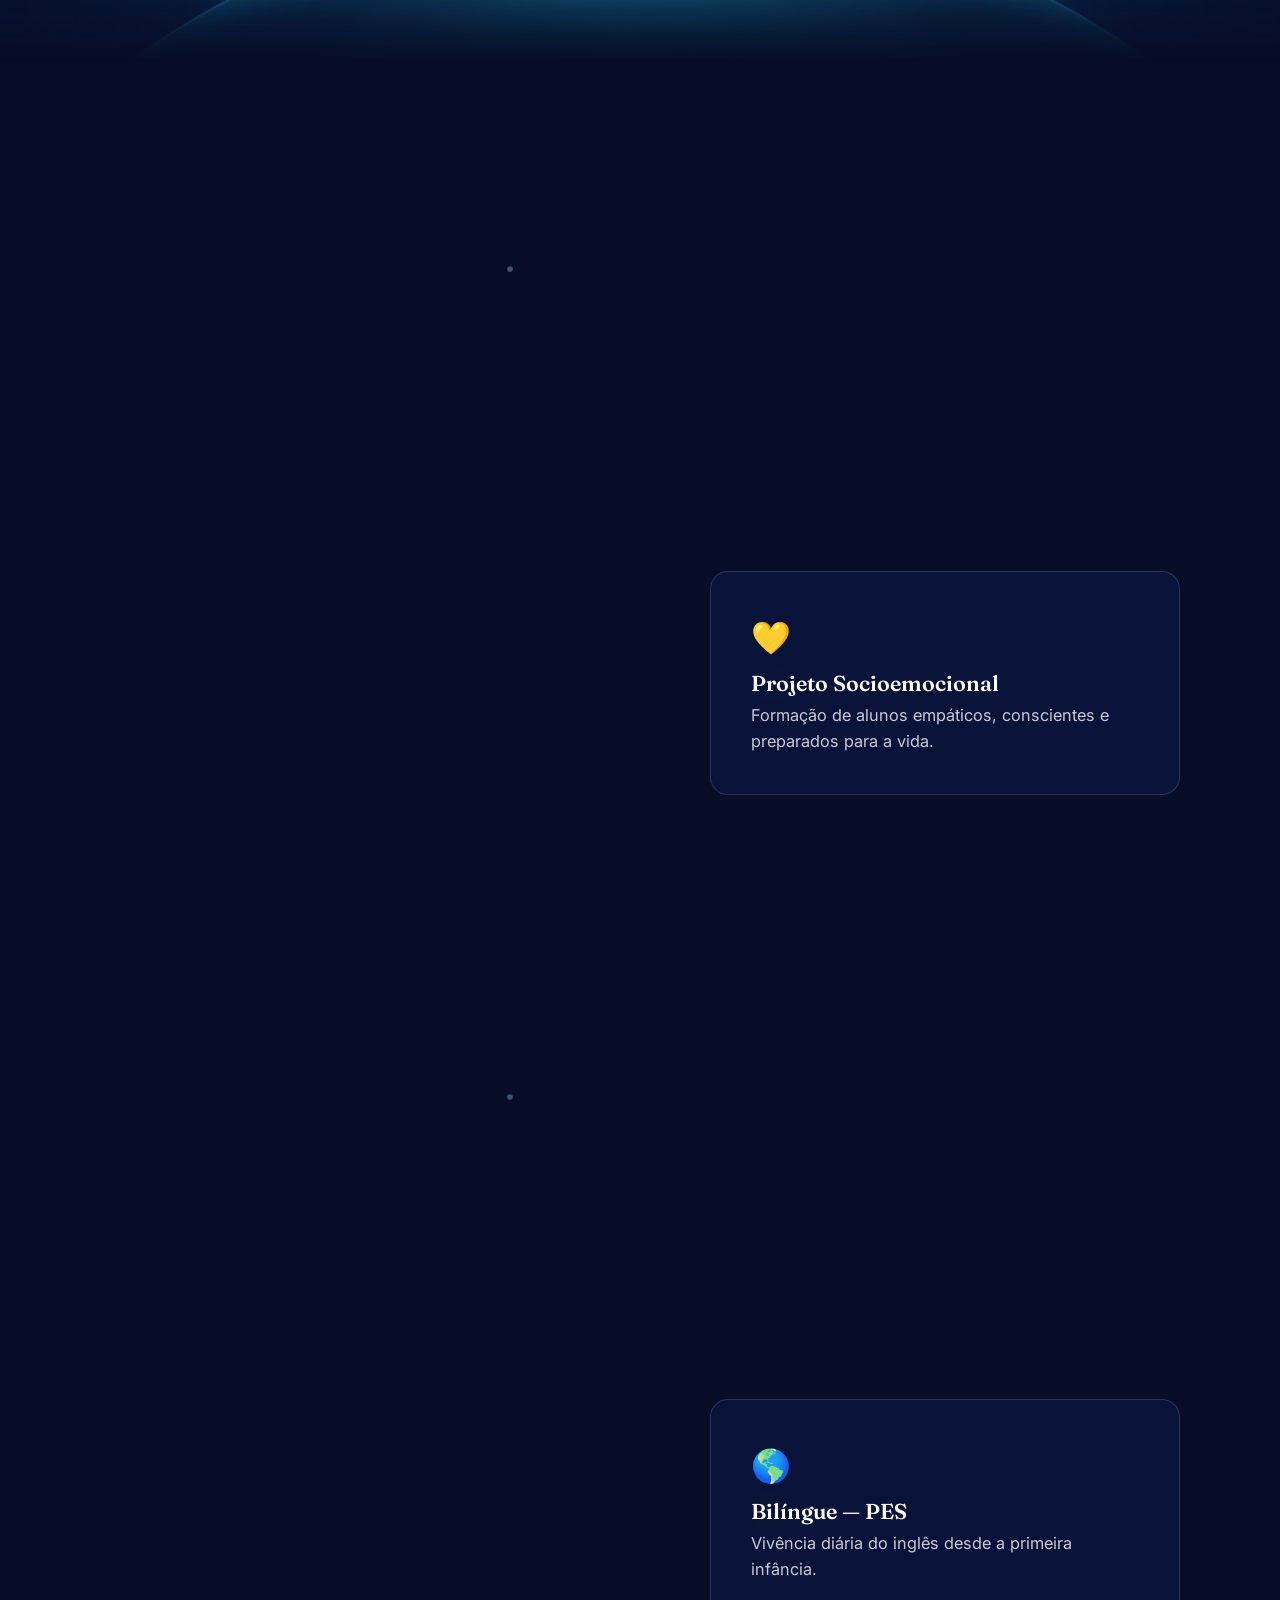
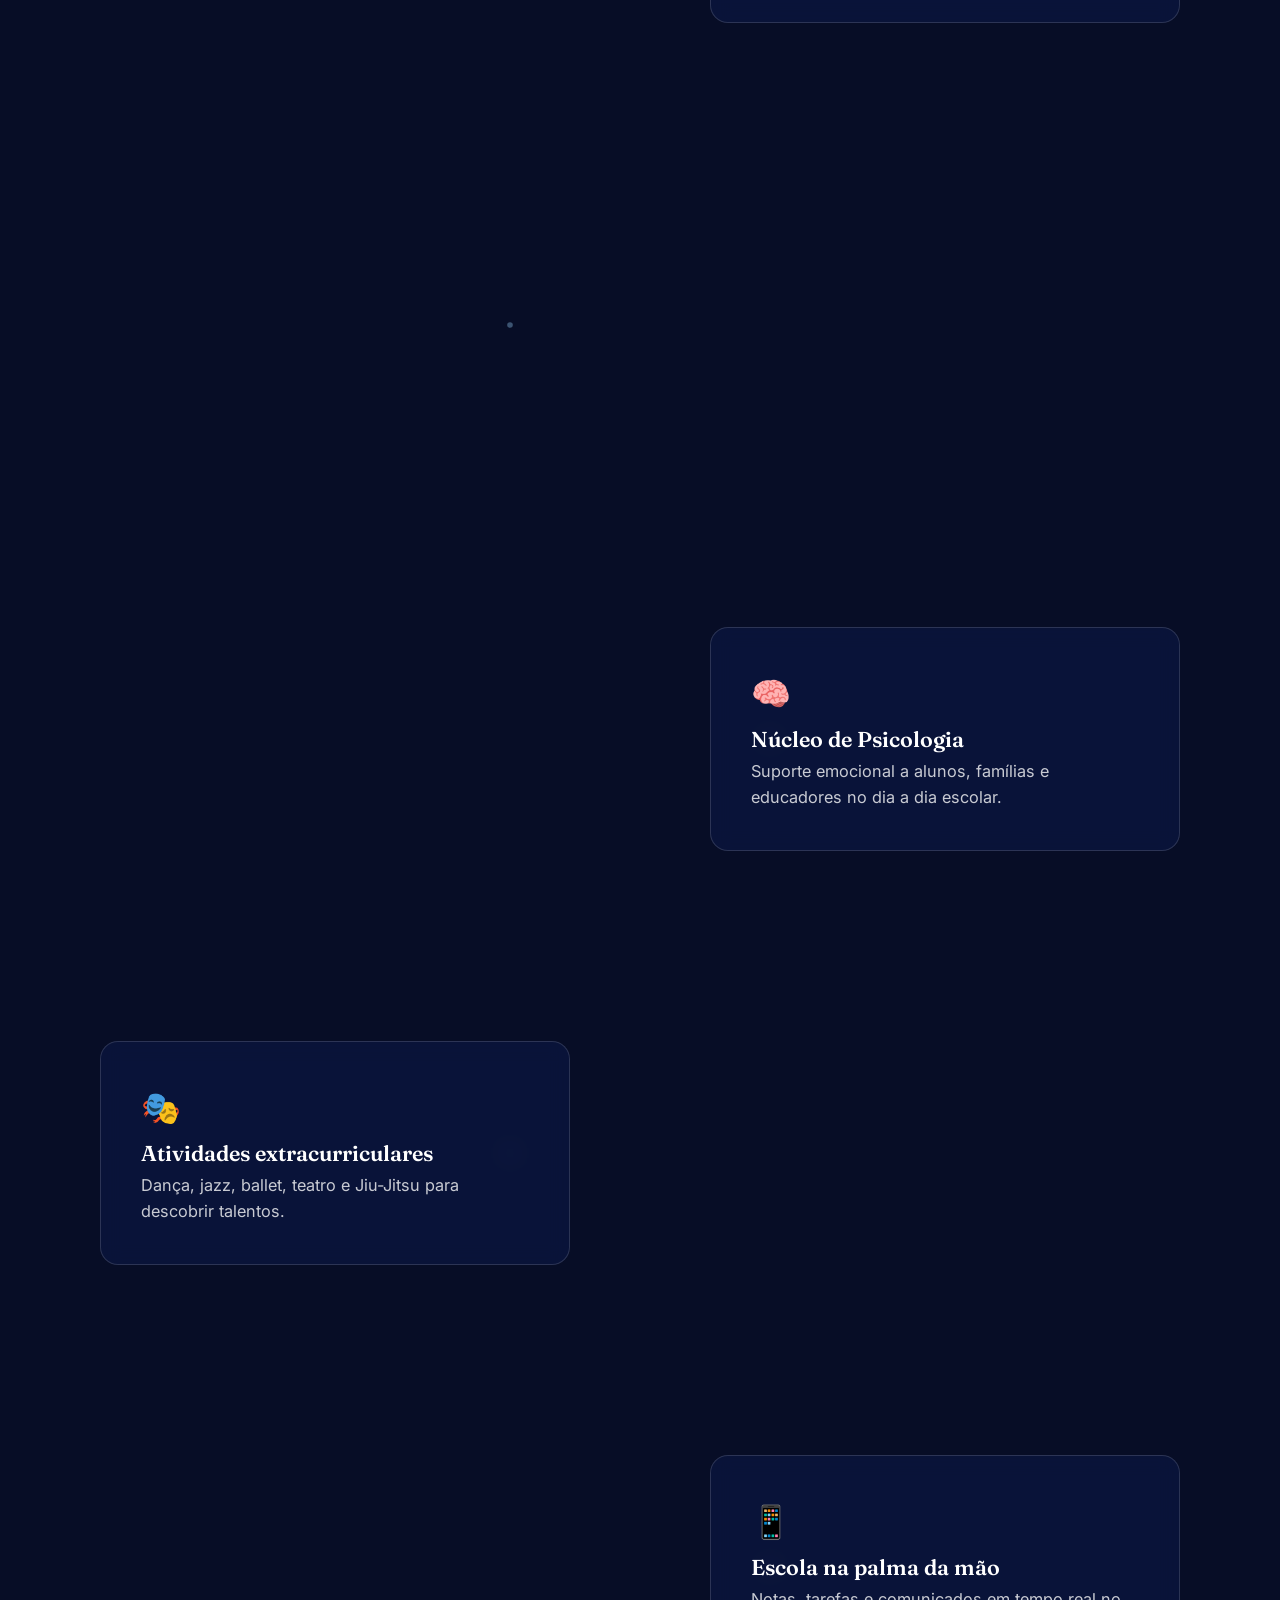
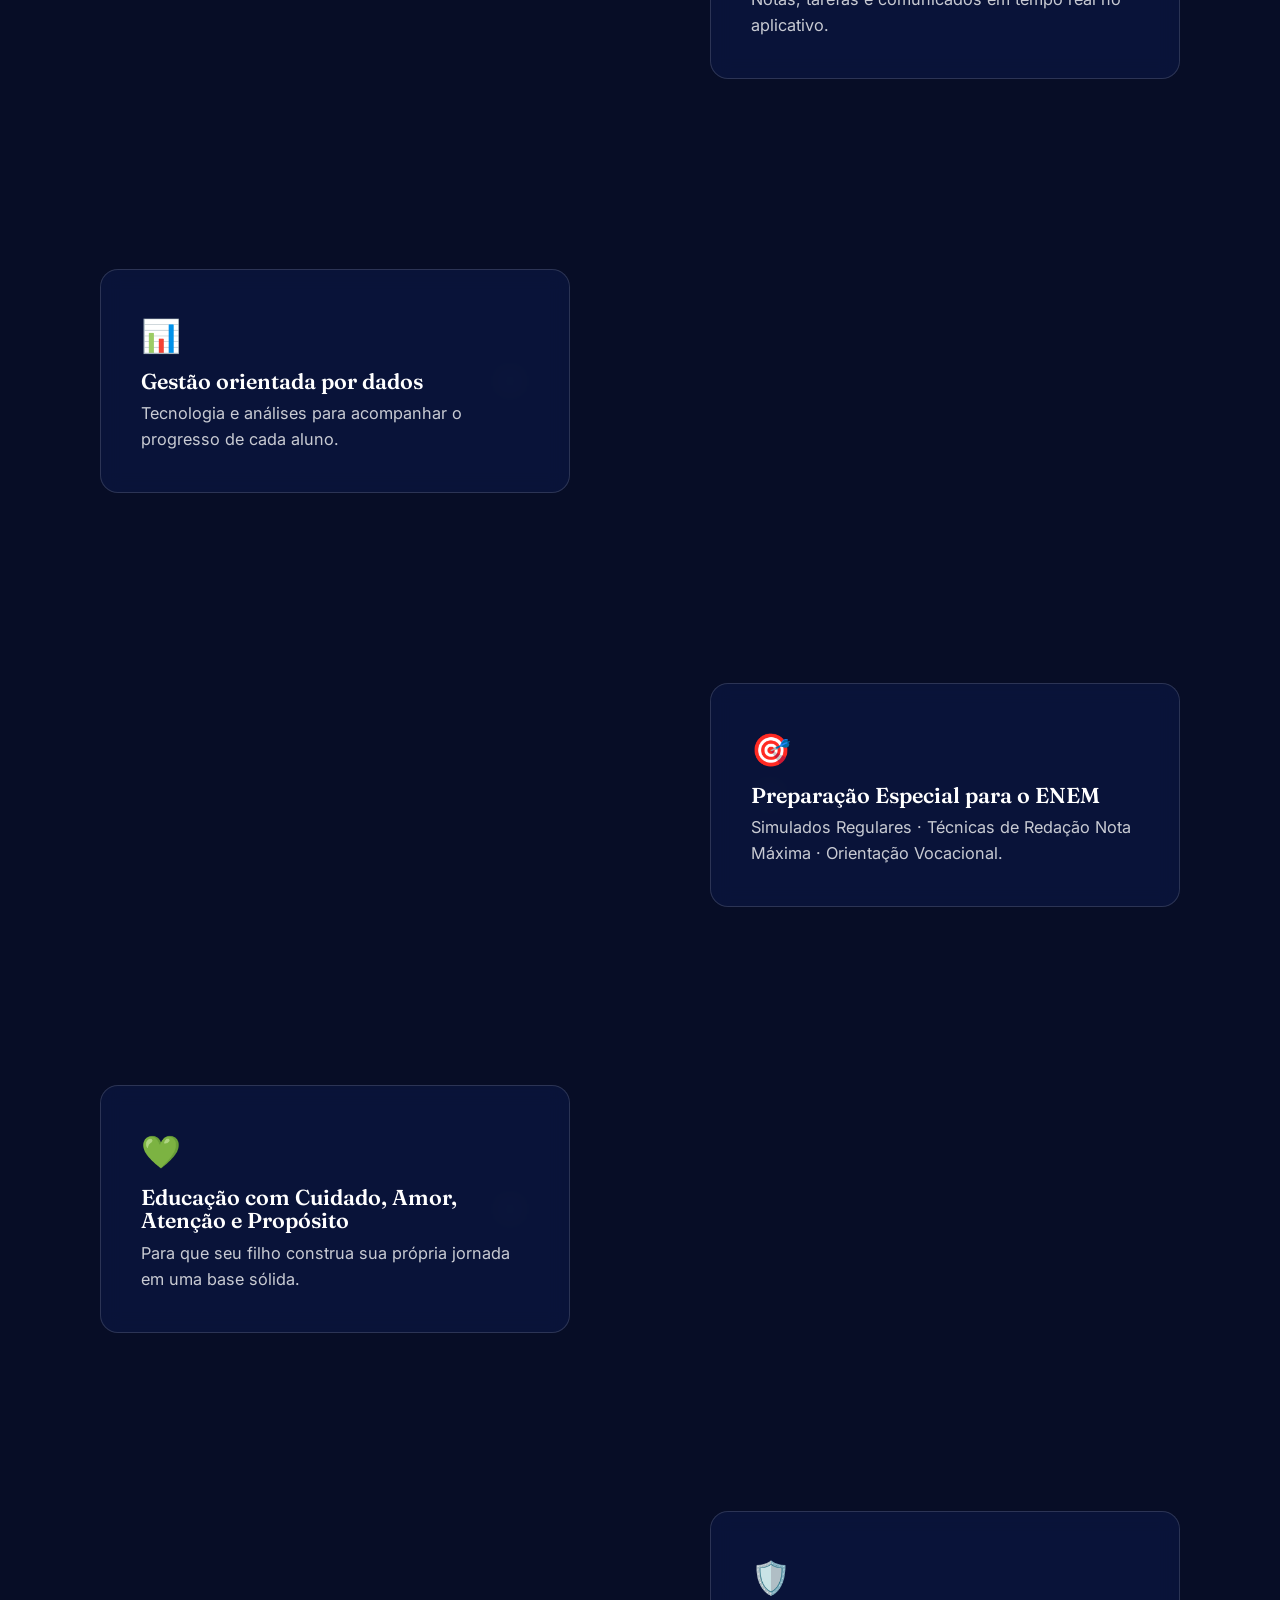
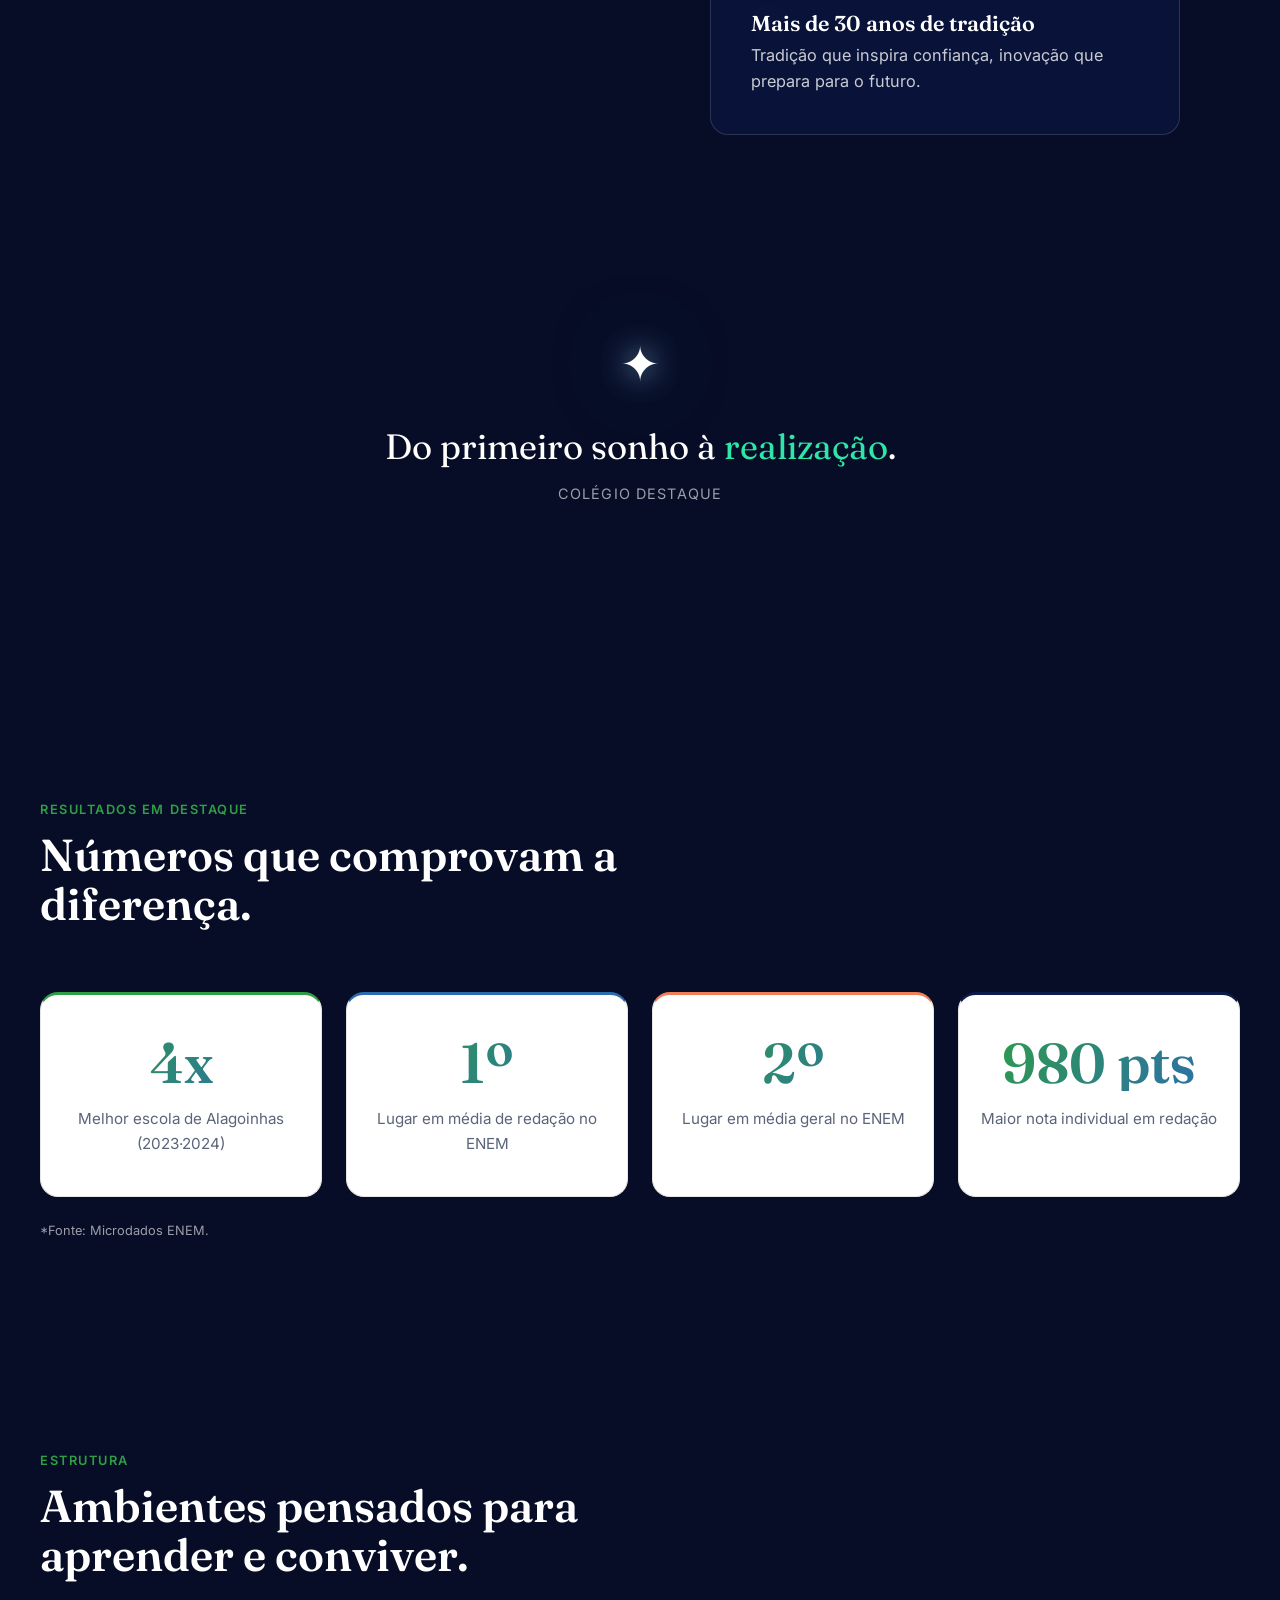
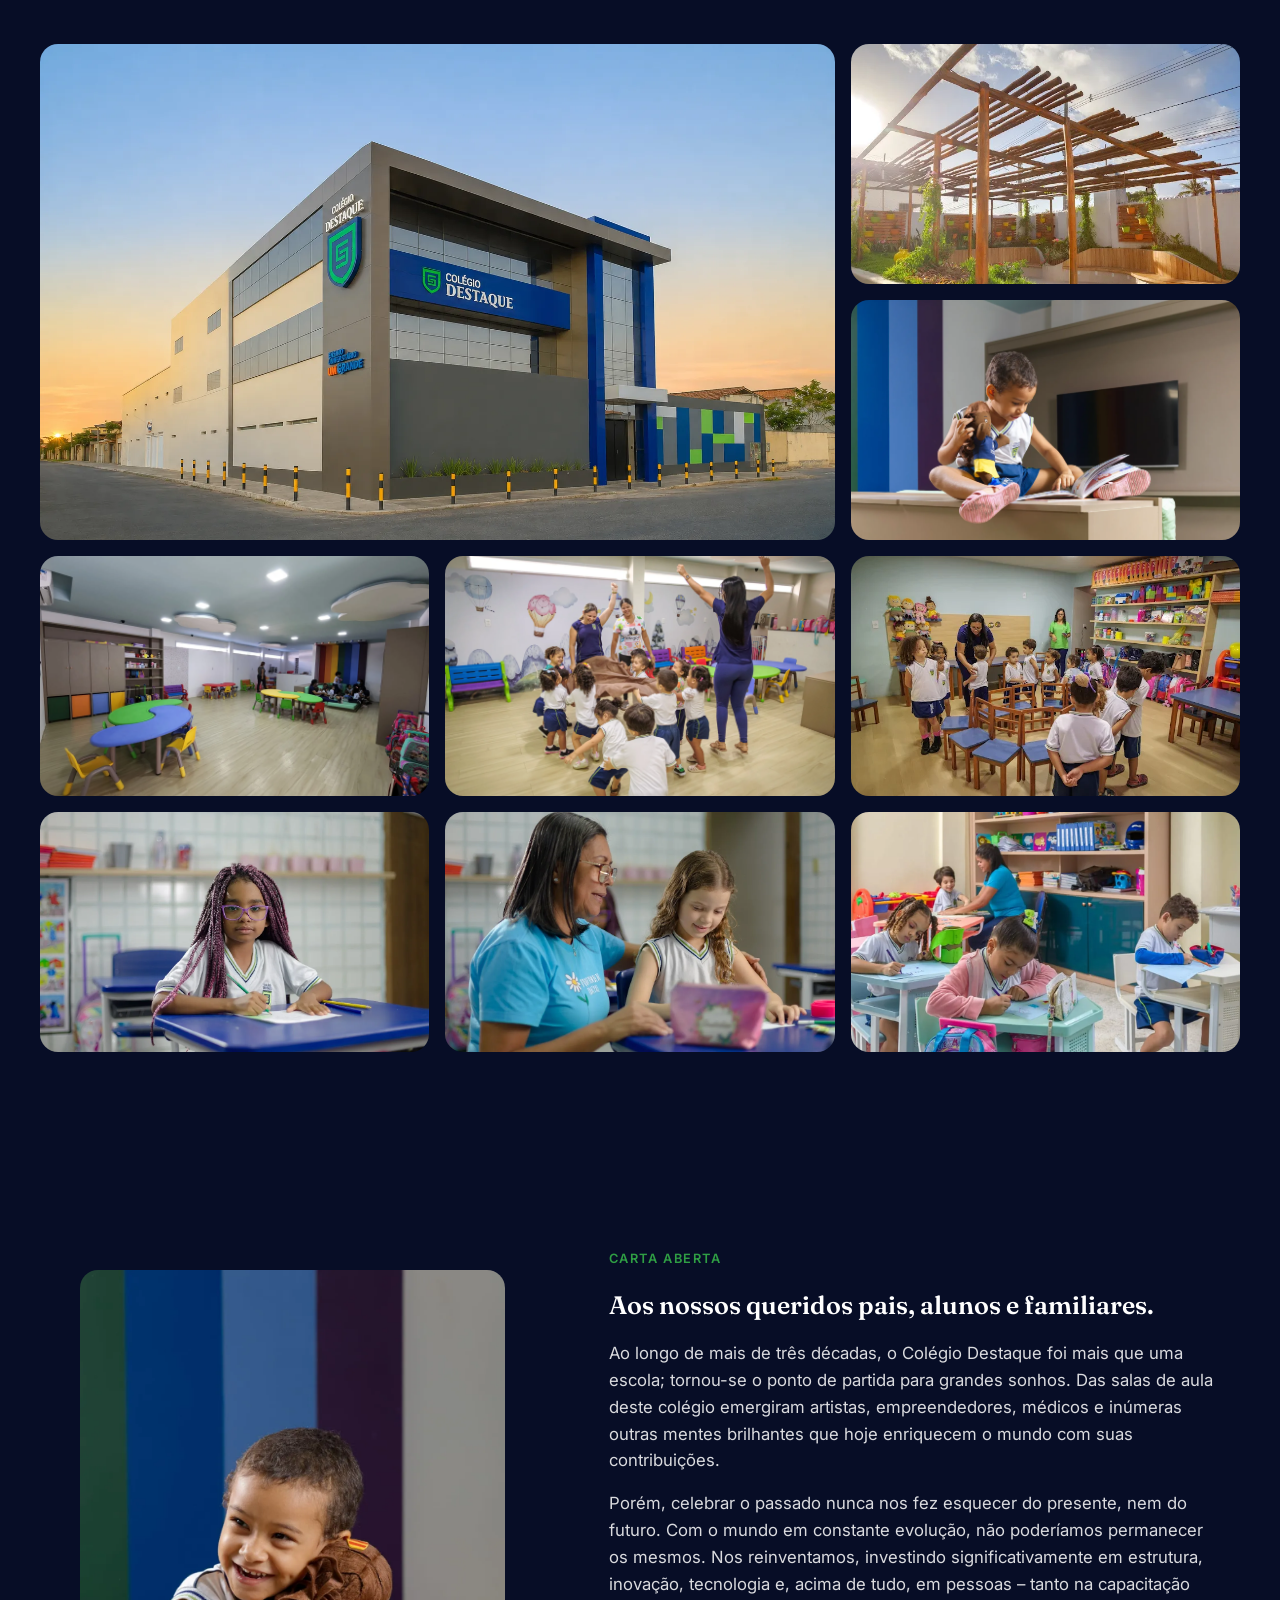
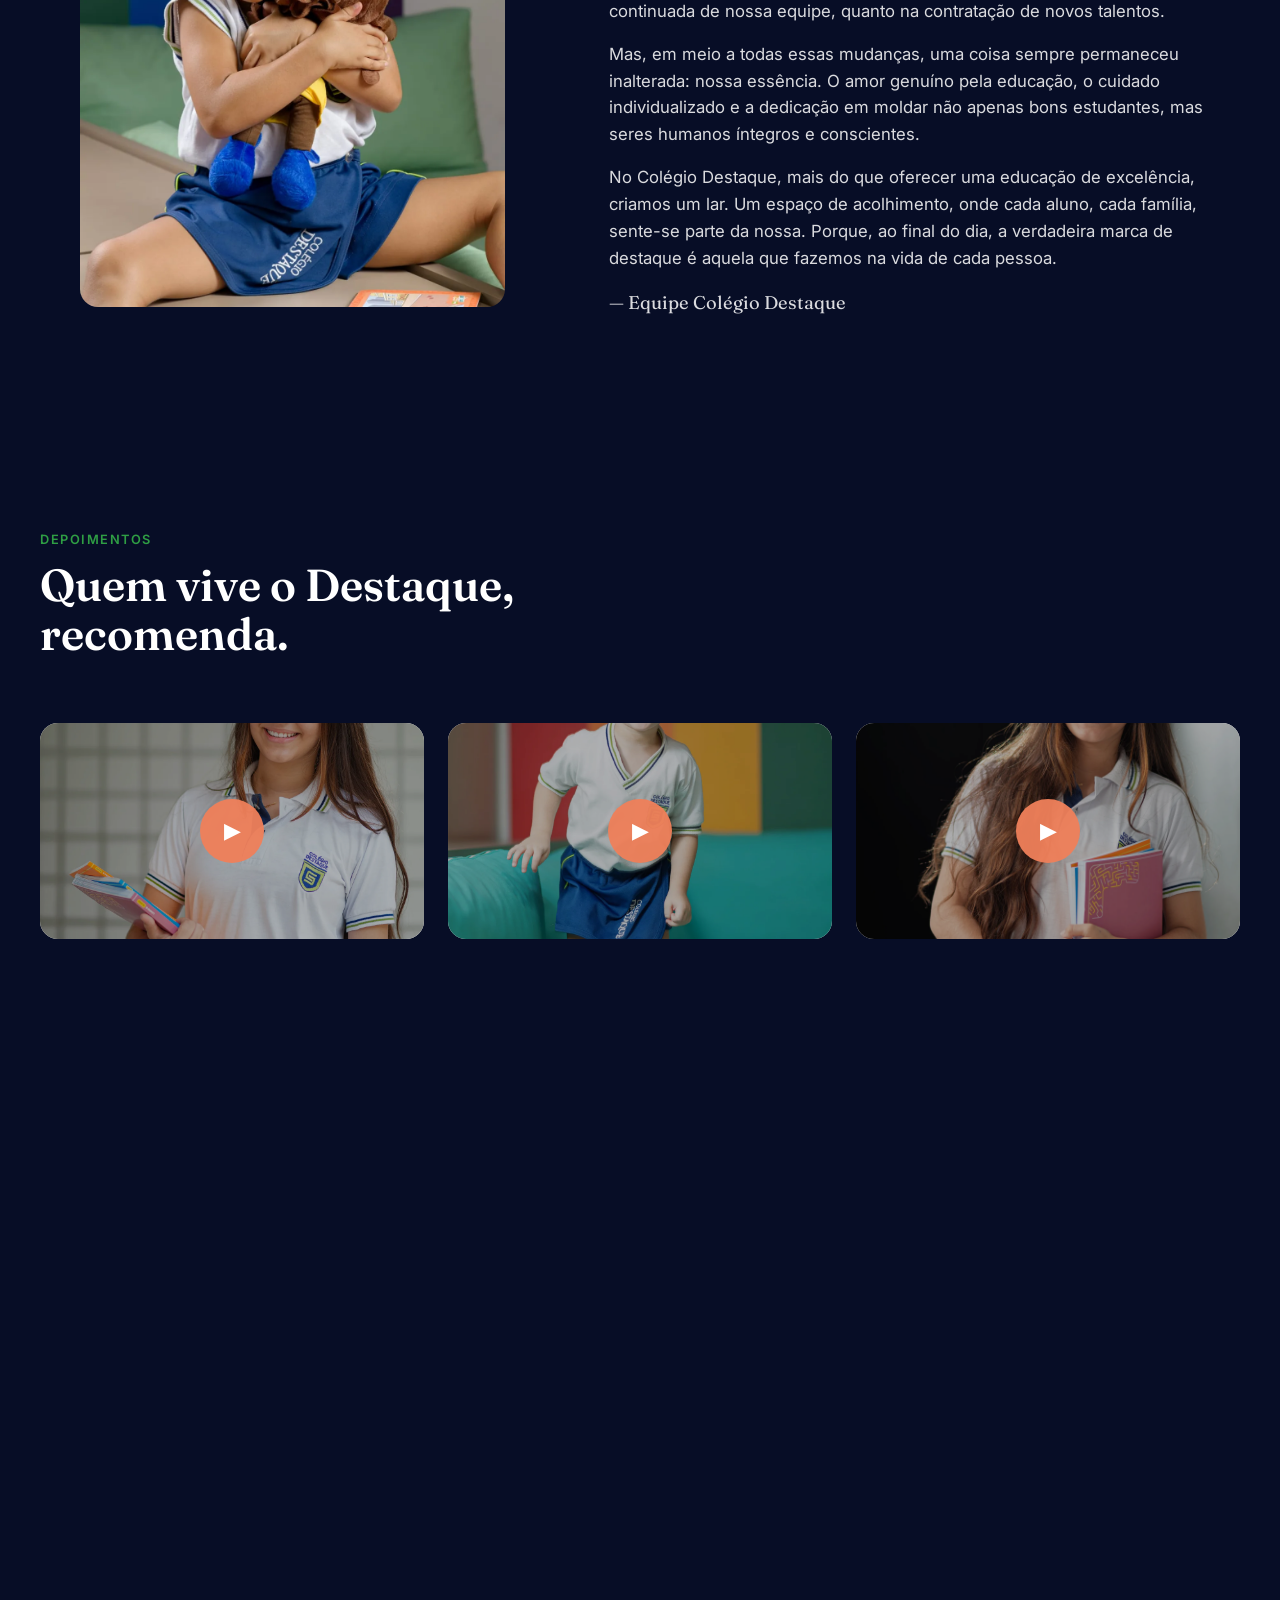
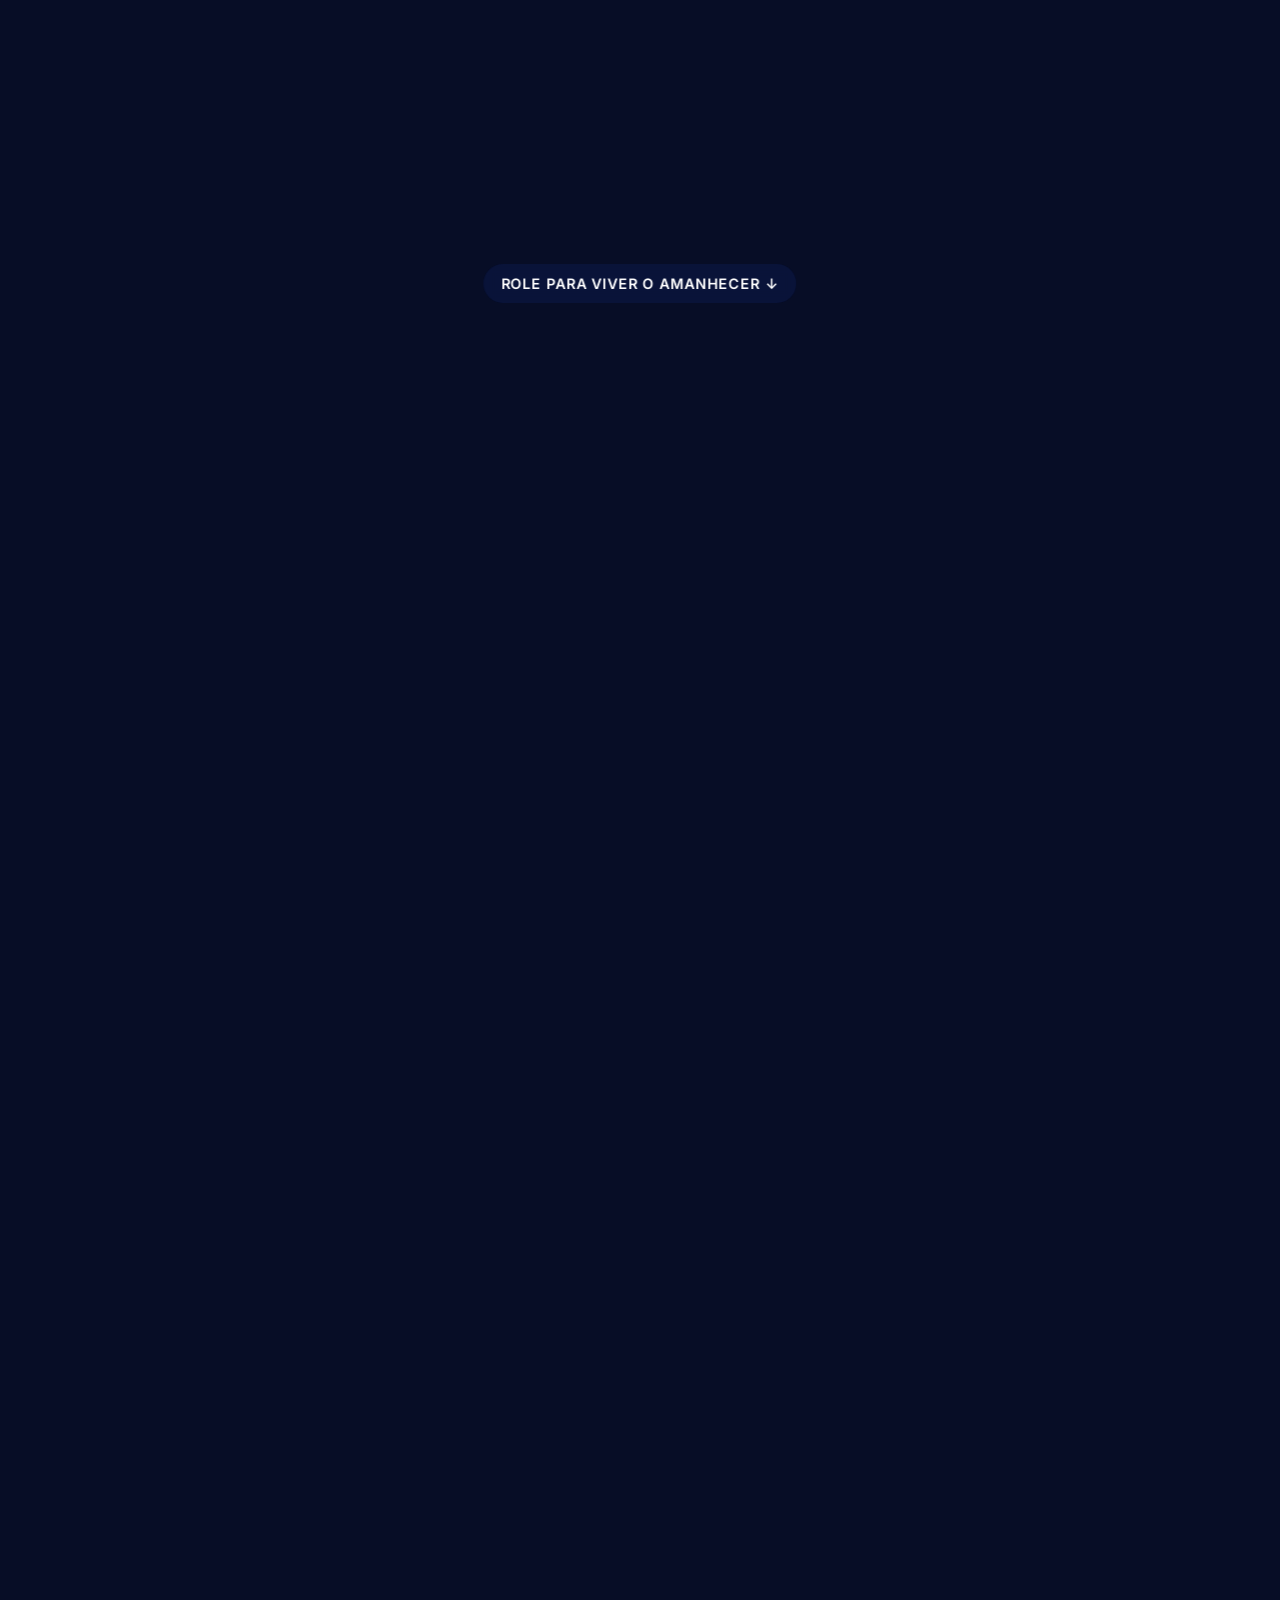
==== commit 8fd33970: "Add family portal shortcut and navigation access" ====
--- a/index.html
+++ b/index.html
@@ -9,7 +9,7 @@
   <link rel="preconnect" href="https://fonts.gstatic.com" crossorigin>
   <link href="https://fonts.googleapis.com/css2?family=Fraunces:opsz,wght@9..144,500;9..144,600&family=Inter:wght@400;500;600;700&display=swap" rel="stylesheet">
   <link rel="icon" type="image/svg+xml" href="data:image/svg+xml,%3Csvg xmlns='http://www.w3.org/2000/svg' viewBox='0 0 64 64'%3E%3Crect width='64' height='64' rx='16' fill='%230D1B4C'/%3E%3Ctext x='32' y='44' font-family='Georgia, serif' font-size='34' font-weight='700' fill='%232F9E44' text-anchor='middle'%3ED%3C/text%3E%3C/svg%3E">
-  <link rel="stylesheet" href="css/styles.css" />
+  <link rel="stylesheet" href="css/styles.css?v=portal-familia-20260918" />
   <noscript><style>.reveal{opacity:1;transform:none}</style></noscript>
 </head>
 <body>
@@ -28,8 +28,9 @@
         <a href="#resultados">Resultados</a>
         <a href="#form">Matrículas</a>
         <a href="#contatos">Contato</a>
+        <a class="portal-mobile" href="/rematricula/" target="_blank" rel="noopener" aria-label="Portal da família (abre em nova aba)">Portal da família</a>
       </nav>
-      <a class="btn btn-outline" href="#" rel="noopener">Portal do Aluno</a>
+      <a class="btn btn-outline" href="/rematricula/" target="_blank" rel="noopener" aria-label="Portal da família (abre em nova aba)">Portal da família</a>
       <button class="nav-toggle" aria-label="Abrir menu" aria-expanded="false">☰</button>
     </div>
   </header>
--- a/css/styles.css
+++ b/css/styles.css
@@ -52,6 +52,7 @@
 .header-inner { display: flex; align-items: center; gap: var(--s-3); }
 .main-nav { margin-left: auto; display: flex; gap: var(--s-3); font-weight: 500; }
 .main-nav a { text-decoration: none; color: var(--navy); position: relative; padding: .25rem 0; }
+.main-nav .portal-mobile { display: none; }
 .main-nav a::after { content: ''; position: absolute; left: 0; bottom: -2px; width: 0; height: 2px;
   background: var(--green); transition: width .25s ease; }
 .main-nav a:hover::after { width: 100%; }
@@ -68,12 +69,13 @@
 .site-header .main-nav a { color: var(--header-ink, var(--navy)); }
 .site-header .btn-outline { border-color: var(--header-ink, var(--navy)); color: var(--header-ink, var(--navy)); }
 .site-header .nav-toggle { color: var(--header-ink, var(--navy)); }
-.main-nav.open a { color: var(--navy); }
-@media (max-width: 860px) {
+@media (max-width: 1240px) {
+  .site-header .main-nav.open a { color: var(--navy); }
   .main-nav, .header-inner > .btn-outline { display: none; }
   .nav-toggle { display: block; margin-left: auto; }
   .main-nav.open { display: flex; flex-direction: column; position: absolute; top: 100%; right: 1.25rem;
     background: #fff; padding: var(--s-2); border-radius: var(--radius); box-shadow: 0 12px 40px rgba(0,0,0,.12); }
+  .main-nav.open .portal-mobile { display: block; border-top: 1px solid var(--line); padding-top: .75rem; font-weight: 600; }
 }
 .hero { position: relative; min-height: 92vh; display: flex; align-items: center;
   overflow: hidden; margin-top: -84px; padding-top: 84px; }
